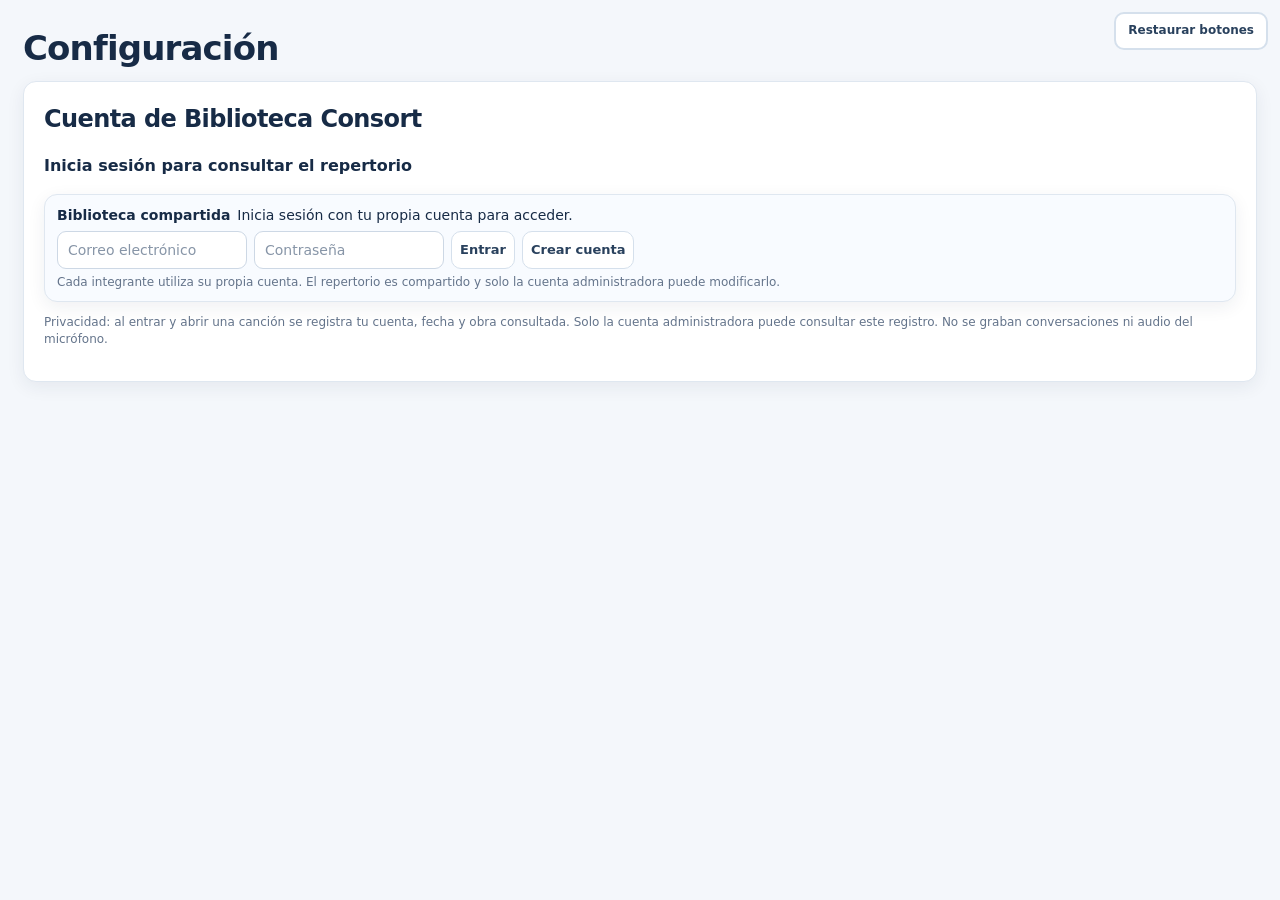
==== index.html @ ac72e490 "Simplify library search and menus, add navigation arrows and remove standalone player" ====
<!DOCTYPE html><html lang="es"><head><meta charset="utf-8"><meta name="viewport" content="width=device-width, initial-scale=1,viewport-fit=cover"><meta name="theme-color" content="#34251f"><title>Biblioteca Consort</title><link rel="manifest" href="./manifest.webmanifest"><link rel="icon" href="./consorte-icon.svg" type="image/svg+xml"><link rel="apple-touch-icon" href="./consorte-icon.svg">
<style>
:root{--dark:#32221e;--accent:#b86b46;--paper:#faf4e9;--bg:#f1e6d6;--ink:#352821;--muted:#78695c;--border:#decbb7;--shadow:0 8px 26px #402b1a13;font-family:system-ui,-apple-system,Segoe UI,Arial,sans-serif}*{box-sizing:border-box}body{background:var(--bg);color:var(--ink);margin:0}button,input,select,textarea{font:inherit}button{cursor:pointer;border:1px solid var(--border);background:var(--paper);color:var(--ink);border-radius:12px;padding:10px 13px;font-weight:650}button:hover{filter:brightness(.97)}button:focus-visible,input:focus-visible,select:focus-visible{outline:3px solid #bd9a61}button.primary{background:var(--accent);color:white;border-color:var(--accent)}button.danger{color:#982d2d}input,select,textarea{background:#fffaf5;color:var(--ink);border:1px solid var(--border);border-radius:10px;padding:10px;min-width:0}textarea{width:100%;min-height:110px}.app{display:grid;grid-template-columns:240px minmax(0,1fr);min-height:100dvh}.sidebar{background:var(--dark);color:#fff6e9;padding:20px 12px;display:flex;flex-direction:column;gap:9px}.logos{display:flex;align-items:center;justify-content:space-evenly;gap:7px;background:#fff8ef;border-radius:12px;padding:8px}.logos img{object-fit:contain;max-width:48%;height:62px}.nav{border:0;background:transparent;text-align:left;color:#fff3e3;padding:13px;border-radius:9px}.nav.active{background:#6d4638}.sidefoot{font-size:12px;opacity:.7;margin-top:auto;padding:12px}.main{min-width:0}.top{background:var(--dark);color:#fff6e9;padding:14px 24px;display:flex;align-items:center;justify-content:space-between;gap:10px}.top strong{font-size:19px}.top img{width:48px;height:48px;object-fit:contain;border-radius:9px;background:#fff7ea}.content{max-width:1250px;margin:auto;padding:23px}.page{display:none}.page.active{display:block}h1{font-family:Georgia,serif;font-size:clamp(25px,3vw,37px);margin:0 0 8px}h2{font-family:Georgia,serif;margin:0 0 12px}.sub{color:var(--muted);margin:0 0 22px}.card{background:var(--paper);border:1px solid var(--border);border-radius:17px;padding:18px;box-shadow:var(--shadow);margin:0 0 16px}.flex{display:flex;gap:9px;align-items:center;flex-wrap:wrap}.fill{flex:1;min-width:170px}.grid{display:grid;grid-template-columns:repeat(2,minmax(0,1fr));gap:16px}.tree{display:flex;flex-wrap:wrap;gap:9px;margin:12px 0}.crumb{padding:8px 12px;border-radius:30px}.items{display:grid;grid-template-columns:repeat(auto-fill,minmax(205px,1fr));gap:12px}.item{border:1px solid var(--border);background:#fffaf3;border-radius:14px;padding:13px;min-width:0}.itemtop{display:flex;align-items:center;gap:11px;cursor:pointer;min-height:66px}.art{width:53px;height:53px;flex-shrink:0;object-fit:contain;background:#fff;border-radius:11px;padding:5px}.folder-circle{width:53px;height:53px;flex-shrink:0;display:grid;place-items:center;border-radius:50%;background:#f7ecdd;border:1px solid var(--border);font-size:28px;box-shadow:inset 0 0 0 2px #fff7ee}.folder-circle::before{content:"";display:block;width:28px;height:24px;background-repeat:no-repeat;background-size:contain;background-position:center;background-image:url("data:image/svg+xml,%3Csvg xmlns='http://www.w3.org/2000/svg' width='28' height='24' viewBox='0 0 28 24'%3E%3Cpath d='M3 6V4.5Q3 3 4.5 3H11l3 3h9.5Q25 6 25 7.5v12Q25 21 23.5 21h-19Q3 21 3 19.5Z' fill='%23d9a66c' stroke='%2376472e' stroke-width='1.8' stroke-linejoin='round'/%3E%3C/svg%3E")}.item.folder-item .art{border-radius:50%;padding:4px;object-fit:cover;background:#fff7ef}.itemname{font-weight:750;word-break:break-word}.small{font-size:12px;color:var(--muted)}.itemactions{display:flex;gap:6px;flex-wrap:wrap;margin-top:12px}.itemactions button{font-size:12px;padding:7px 9px}.pill{border-radius:30px}.tags{font-size:12px;color:var(--accent);font-weight:750;margin:6px 0}.drop{border:2px dashed var(--accent);border-radius:14px;padding:19px;text-align:center;background:#fff9f2;cursor:pointer}.drop.drag{background:#f8dcc6}.status{font-size:13px;color:var(--muted);min-height:20px}.view{display:grid;grid-template-columns:minmax(0,1fr) 330px;gap:17px}.scorepane{min-width:0}.scoreview{height: min(69vh,730px);overflow:auto;background:#e4dacb;border-radius:13px;border:1px solid var(--border);padding:12px;text-align:center}.scoreview canvas,.scoreview img{max-width:100%;height:auto;display:block;margin:0 auto 12px;box-shadow:0 3px 16px #0002;background:white}.scoreview iframe{width:100%;height:100%;border:0;background:white}.scoreview .empty{margin:90px auto;color:#665748}.tools{display:flex;flex-direction:column;gap:12px}.tools audio{width:100%;min-height:48px}.tools label{font-size:13px;font-weight:700;display:block;margin:0 0 6px}.tools input[type=range]{width:100%}.time{font-variant-numeric:tabular-nums;font-size:13px;color:var(--muted)}.notes{max-height:155px;overflow:auto;font-size:13px}.hidden{display:none!important}.notice{background:#fff1d8;border:1px solid #e1c79e;border-radius:12px;padding:12px;font-size:13px;margin:10px 0}.bottomnav{display:none}dialog{border:1px solid var(--border);background:var(--paper);border-radius:18px;padding:22px;max-width:min(94vw,550px);width:100%;color:var(--ink);box-shadow:0 18px 70px #0005}dialog::backdrop{background:#0007}dialog menu{display:flex;justify-content:flex-end;gap:9px;padding:0;margin:18px 0 0}.question{font-size:14px;background:#fff8ee;padding:12px;border-radius:10px}.colorinput{width:65px;height:42px;padding:4px}.mini{font-size:12px;padding:7px 9px}.activeMark{background:var(--accent)!important;color:white!important}#meterLamp{display:inline-block;width:18px;height:18px;border-radius:50%;background:#ac9c8d;vertical-align:middle}#meterLamp.on{background:#d95b34;box-shadow:0 0 0 5px #d95b3444}@media(max-width:850px){.app{grid-template-columns:1fr}.sidebar{display:none}.top{padding:10px 14px}.top strong{font-size:15px}.top img{width:40px;height:40px}.content{padding:13px 12px 85px}.grid,.view{grid-template-columns:1fr}.scoreview{height:55dvh}.bottomnav{position:fixed;bottom:0;left:0;right:0;display:flex;justify-content:space-around;background:var(--dark);padding:7px 4px max(8px,env(safe-area-inset-bottom));z-index:10;box-shadow:0 -2px 15px #0003}.bottomnav button{border:0;border-radius:10px;background:transparent;color:#fff0df;font-size:11px;padding:8px 3px;flex:1}.bottomnav button.active{background:#6d4638}.stickyAudio{position:sticky;bottom:64px;z-index:4;background:var(--paper);border-radius:13px;padding:8px;box-shadow:0 -3px 12px #0002}.items{grid-template-columns:repeat(auto-fill,minmax(155px,1fr))}.itemactions button{font-size:11px}.tools{gap:8px}}@media(max-width:430px){.items{grid-template-columns:1fr 1fr}.art{width:43px;height:43px}.itemtop{gap:7px}.itemname{font-size:13px}.card{padding:13px}}

.tab-actions{margin-top:14px;display:flex;align-items:center;gap:10px;flex-wrap:wrap}.tabview{margin-top:12px;background:white;border:1px solid var(--border);border-radius:12px;padding:10px}.tabview iframe{width:100%;height:55vh;border:0}.tabview img{max-width:100%;height:auto}.editor-decor{position:fixed;z-index:45;touch-action:none;cursor:grab;max-width:min(40vw,330px);max-height:40vh;object-fit:contain}.editor-decor.is-editable{outline:2px dashed var(--accent);cursor:move}#menuOrder{display:grid;gap:5px;margin:10px 0}#menuOrder .flex{justify-content:space-between}#visualEditor{display:grid;gap:12px;margin-top:12px}#visualEditor[hidden],.tabview[hidden]{display:none!important}#visualEditor label{display:block}#visualEditor input,#visualEditor select{max-width:100%}button{border-radius:var(--button-radius,12px);padding:var(--button-pad-y,10px) var(--button-pad-x,13px)}.card{background:var(--paper)}@media(max-width:700px){.tabview iframe{height:55vh}.editor-decor{max-width:55vw}}

.itemactions{align-items:center;flex-wrap:nowrap;gap:8px}
.itemactions>.primary{font-weight:750}
.library-more-menu{position:relative;margin-left:auto;flex-shrink:0}
.library-more-menu>summary{list-style:none;display:grid;place-items:center;cursor:pointer;width:42px;min-height:38px;border:1px solid var(--border);border-radius:12px;background:#fff9f2;font-size:28px;line-height:1;font-weight:800}
.library-more-menu>summary::-webkit-details-marker{display:none}
.library-more-menu[open]>summary{background:#f4e4d2}
.library-more-options{position:absolute;right:0;bottom:calc(100% + 5px);z-index:80;min-width:200px;padding:8px;background:#fffaf3;border:1px solid var(--border);box-shadow:0 5px 22px #0002;border-radius:12px;display:grid;gap:5px}
.library-more-options button{width:100%;text-align:left;white-space:nowrap;padding:9px 12px;font-size:13px}
#items[data-view="list"] .library-more-options,#items[data-view="compact"] .library-more-options{bottom:auto;top:calc(100% + 4px)}

/* El botón de impresión debe ser visible en cuadrícula, lista y modo compacto. */
#items .itemactions{flex-wrap:wrap!important;overflow:visible}
#items .print-visible{display:inline-flex!important;visibility:visible!important;opacity:1!important;align-items:center;justify-content:center;background:#fff;border:2px solid #3e3e3e;color:#222;font-weight:800;white-space:normal;padding:9px 12px}
#printScore{display:inline-flex!important;visibility:visible!important;opacity:1!important;background:#fff;border:2px solid #3e3e3e;color:#222;font-weight:800}

/* Tamaño individual de carpetas en Biblioteca Consort. */
#folderSizeControls[hidden]{display:none!important}
.items>.consort-folder-size-small{padding:7px;align-self:start}
.items>.consort-folder-size-small .itemtop{min-height:42px;gap:7px}
.items>.consort-folder-size-small .folder-circle,.items>.consort-folder-size-small .art{width:35px;height:35px}
.items>.consort-folder-size-small .itemname{font-size:12px}
.items>.consort-folder-size-small .small{font-size:10px}
.items>.consort-folder-size-large{grid-column:span 2;padding:20px}
.items>.consort-folder-size-large .itemtop{min-height:90px;gap:17px}
.items>.consort-folder-size-large .folder-circle,.items>.consort-folder-size-large .art{width:78px;height:78px}
.items>.consort-folder-size-large .itemname{font-size:19px}
.items>.consort-folder-size-extra{grid-column:span 2;padding:26px}
.items>.consort-folder-size-extra .itemtop{min-height:135px;gap:20px}
.items>.consort-folder-size-extra .folder-circle,.items>.consort-folder-size-extra .art{width:110px;height:110px}
.items>.consort-folder-size-extra .itemname{font-size:23px}
@media(max-width:650px){.items>.consort-folder-size-large,.items>.consort-folder-size-extra{grid-column:span 1}}
</style><style>
.content{position:relative}
.editor-decor,.editor-floating{position:absolute!important;z-index:40;touch-action:none;max-width:min(60vw,420px);max-height:60vh;object-fit:contain}
.app.editor-mode [data-editor-id]{outline:1.5px dashed rgba(184,109,60,.28);outline-offset:2px;cursor:move}
.app.editor-mode [data-editor-id].editor-selected{outline:2.5px solid #b86d3c!important;box-shadow:0 0 0 3px rgba(184,109,60,.18)!important}
#visualEditor{display:grid;gap:12px;margin-top:12px;background:#fff9f1;padding:12px;border-radius:16px;border:1px solid var(--border)}
#visualEditor .editor-grid{display:grid;grid-template-columns:repeat(auto-fit,minmax(180px,1fr));gap:10px}
#visualEditor textarea,#visualEditor input,#visualEditor select{width:100%;max-width:100%}
#visualEditor .editor-toolbar{display:flex;flex-wrap:wrap;gap:8px}
#editorStatus{font-size:12px;color:#775746}
#resizeHandle{position:fixed;right:16px;bottom:85px;width:22px;height:22px;border-radius:50%;background:#b86d3c;border:2px solid #fff;box-shadow:0 4px 12px rgba(0,0,0,.2);z-index:9999;display:none;touch-action:none}
#visualEditor[hidden]{display:none!important}
.page-bg-has-image{background-size:cover;background-position:center;background-repeat:no-repeat}
</style><style>
.editor-copy{position:absolute!important;z-index:42;cursor:move;touch-action:none;min-width:36px;min-height:24px;padding:5px 9px;white-space:pre-wrap}
.app.editor-mode [data-editor-id][contenteditable="true"],.app.editor-mode .editor-copy[contenteditable="true"]{cursor:text;outline:2px solid #d58a45!important;user-select:text!important}
</style><style id="dockedEditorStyle">
#consorteEditDock {position:fixed;bottom:0;left:0;right:0;height:258px;z-index:12000;display:none;background:#fff8ef;border-top:2px solid #b66f45;box-shadow:0 -7px 24px #291b1b44;color:#422f26;font-family:Arial,sans-serif}
#consorteEditDock.active{display:flex;flex-direction:column}
#consorteEditDock .dockNav{display:flex;gap:4px;align-items:center;padding:6px 10px;background:#422e27;min-height:44px;overflow-x:auto;flex-shrink:0}
#consorteEditDock .dockNav button{flex:1;min-width:84px;white-space:nowrap;color:#fff4ea;background:#755342;border:1px solid #a17b65;border-radius:9px;padding:7px 7px;font-size:12px;cursor:pointer}
#consorteEditDock .dockNav button.active{background:#c0784c;color:white;border-color:#e6b38f}
#consorteEditDock .dockNav #dockExit{background:#2a1e1a;min-width:100px;flex:0 0 auto}
#consorteEditDock #visualEditor{display:flex!important;flex-direction:column;gap:6px!important;overflow-y:auto;overflow-x:hidden;background:#fff8ef!important;border:none!important;border-radius:0!important;margin:0!important;padding:7px 10px!important;flex:1;min-height:0}
#consorteEditDock #visualEditor .editor-toolbar{display:flex;gap:6px;flex-wrap:nowrap;overflow-x:auto;flex-shrink:0;padding-bottom:3px}
#consorteEditDock #visualEditor .editor-toolbar button{font-size:12px!important;white-space:nowrap;flex:0 0 auto;padding:7px 10px}
#consorteEditDock #visualEditor .editor-grid{display:flex!important;gap:8px!important;overflow-x:auto;overflow-y:hidden;min-height:82px;max-height:95px;flex-shrink:0;align-items:start}
#consorteEditDock #visualEditor .editor-grid label{min-width:118px;max-width:205px;flex:0 0 auto;font-size:11px!important;display:flex;flex-direction:column;gap:3px}
#consorteEditDock #visualEditor .editor-grid label:has(textarea){min-width:200px}
#consorteEditDock #visualEditor .editor-grid input,#consorteEditDock #visualEditor .editor-grid select{height:32px;padding:4px!important;font-size:13px!important;width:100%}
#consorteEditDock #visualEditor .editor-grid textarea{resize:none;height:40px}
#consorteEditDock #editorStatus{font-size:11px;white-space:nowrap;overflow:hidden;text-overflow:ellipsis;flex-shrink:0}
body:has(#consorteEditDock.active) .bottomnav{bottom:258px!important;z-index:100!important;display:none!important}
body:has(#consorteEditDock.active) .main{padding-bottom:300px!important}
body:has(#consorteEditDock.active) .content{padding-bottom:310px!important}
body:has(#consorteEditDock.active) #resizeHandle{z-index:11999!important;bottom:280px!important}
@media(max-width:700px){#consorteEditDock{height:298px}#consorteEditDock .dockNav{gap:3px;padding:5px}#consorteEditDock .dockNav button{min-width:68px;font-size:11px}body:has(#consorteEditDock.active) .main{padding-bottom:315px!important}body:has(#consorteEditDock.active) .content{padding-bottom:330px!important}}
</style><style>
.song-group-title{margin:18px 0 6px;border-bottom:2px solid #b9825e;padding:9px 2px;color:#6f412c;font-weight:700}
#songCategoryPanel[hidden]{display:none!important}
#songFilter,#categoryFilter{max-width:210px}
@media(max-width:700px){#songFilter,#categoryFilter{max-width:100%;flex:1}}
</style><style>
.library-view-toolbar{display:flex;align-items:center;justify-content:space-between;gap:10px;flex-wrap:wrap;margin:12px 0 14px}
.view-label{font-size:13px;font-weight:650;color:var(--muted)}
.view-switch{display:flex;align-items:center;gap:5px;background:#efe1cf;padding:4px;border:1px solid var(--border);border-radius:12px}
.view-switch button{display:flex;align-items:center;gap:5px;border:0;background:transparent;color:var(--ink);font-size:13px;border-radius:9px;padding:8px 12px;cursor:pointer}
.view-switch button[aria-pressed="true"]{background:var(--dark);color:#fff;box-shadow:0 1px 6px #0002}
#items>.song-group-title{grid-column:1/-1;margin:8px 0 2px}
#items[data-view="grid"] .item{display:flex;flex-direction:column;justify-content:space-between}
#items[data-view="list"],#items[data-view="compact"]{display:flex;flex-direction:column;gap:6px}
#items[data-view="list"] .item,#items[data-view="compact"] .item{display:grid;grid-template-columns:minmax(0,1fr) auto;align-items:center;gap:8px;min-height:55px}
#items[data-view="list"] .itemtop,#items[data-view="compact"] .itemtop{min-height:unset;min-width:0}
#items[data-view="list"] .itemactions,#items[data-view="compact"] .itemactions{margin:0;justify-content:flex-end}
#items[data-view="list"] .art{width:40px;height:40px}
#items[data-view="compact"] .item{padding:5px 10px;border-radius:7px;min-height:38px}
#items[data-view="compact"] .itemtop{gap:7px}
#items[data-view="compact"] .art{height:26px;width:26px;padding:2px;border-radius:5px}
#items[data-view="compact"] .itemname{font-size:13px}
#items[data-view="compact"] .itemtop>span{font-size:20px!important}
#items[data-view="compact"] .itemactions button{padding:4px 6px;font-size:11px}
@media(max-width:550px){.view-switch button{padding:8px}.view-switch span{font-size:11px}#items[data-view="list"] .item,#items[data-view="compact"] .item{grid-template-columns:minmax(0,1fr)}#items[data-view="list"] .itemactions,#items[data-view="compact"] .itemactions{justify-content:flex-start}}
</style><link rel="stylesheet" href="./consorte-modern-theme.css?v=3"><style id="mobileEditorDragFix">
@media (pointer:coarse){
 .app.editor-mode .main,.app.editor-mode .content,.app.editor-mode .page.active{overscroll-behavior:contain}
 .app.editor-mode .page.active [data-editor-id],.app.editor-mode .editor-copy,.app.editor-mode .editor-floating,.app.editor-mode .editor-decor,#resizeHandle{touch-action:none!important;-webkit-user-select:none;user-select:none;-webkit-touch-callout:none}
 .app.editor-mode [contenteditable="true"],.app.editor-mode input,.app.editor-mode textarea{touch-action:auto!important;-webkit-user-select:text;user-select:text}
}
</style><!-- El antiguo tema violeta fue sustituido por Paleta 1. --><style id="consort-deep-purple-folders">
.folder-circle{background:#eee6ff!important;border-color:#d5c4f6!important;box-shadow:inset 0 0 0 2px #f8f5ff!important}
.folder-circle::before{background-image:url("data:image/svg+xml,%3Csvg xmlns='http://www.w3.org/2000/svg' width='28' height='24' viewBox='0 0 28 24'%3E%3Cpath d='M3 6V4.5Q3 3 4.5 3H11l3 3h9.5Q25 6 25 7.5v12Q25 21 23.5 21h-19Q3 21 3 19.5Z' fill='%237a3ec2' stroke='%235b2da2' stroke-width='1.8' stroke-linejoin='round'/%3E%3C/svg%3E")!important}
</style>
<link rel="stylesheet" href="./consorte-audio-sincronizado.css?v=20261122c">
<style id="consort-unified-score-tab-viewer">
/* Mismo visor para partituras y tablaturas. */
#tabDisplay.scoreview{height:min(69vh,730px);margin:0;padding:12px;text-align:center}
#tabDisplay.scoreview canvas,#tabDisplay.scoreview img{max-width:100%;height:auto;display:block;margin:0 auto 12px;box-shadow:0 3px 16px #0002;background:white}
#tabDisplay.scoreview iframe{width:100%;height:100%;min-height:50vh;border:0;background:white}
#consort-score-fullscreen-area{min-width:0}
#tabView>.flex{flex-wrap:wrap;gap:8px;align-items:center}
#consort-score-fullscreen-area:fullscreen,
#tabView:fullscreen,
#consort-score-fullscreen-area.consort-fullscreen-fallback,
#tabView.consort-fullscreen-fallback{
 background:var(--paper,#fff);color:var(--ink,#24152e);box-sizing:border-box;
 display:flex;flex-direction:column;width:100vw;height:100vh;height:100dvh;
 padding:12px 16px;overflow:hidden;border:0;border-radius:0;
}
#consort-score-fullscreen-area.consort-fullscreen-fallback,
#tabView.consort-fullscreen-fallback{position:fixed;inset:0;z-index:2147483000;margin:0}
#consort-score-fullscreen-area:fullscreen>.scoreview,
#tabView:fullscreen>.scoreview,
#consort-score-fullscreen-area.consort-fullscreen-fallback>.scoreview,
#tabView.consort-fullscreen-fallback>.scoreview{
 flex:1 1 auto;height:auto!important;min-height:0;max-height:none;overflow:auto;
}
</style><style id="consort-continuous-pdf-score-20261121">
/* Lectura vertical: las páginas consecutivas tienen un espacio pequeño. */
#scoreview .consort-continuous-score-page{
 box-sizing:border-box;display:block;position:relative;
 margin:0 auto 14px;padding:0;
 background:#fff;color:#6b6075;
 text-align:center;font-size:13px;
 box-shadow:0 3px 16px #0002;
}
#scoreview .consort-continuous-score-page canvas{
 display:block;width:100%;max-width:100%;height:auto;margin:0;
 background:#fff;box-shadow:none;
}
#scoreview{overscroll-behavior-y:contain;scroll-behavior:auto}
</style><link rel="stylesheet" href="./consorte-studio-native.css?v=20261123native5">
<link rel="stylesheet" href="./consorte-studio-xml-composer.css?v=20261123xml3">
<link rel="stylesheet" href="./consorte-audio-editor.css?v=2">
<style id="consort-orchestra-access">
html:not([data-consort-role="admin"]) .consort-admin-only,
html:not([data-consort-role="admin"]) :is(#newFolder,#organizeSongs,#pickFiles,#drop,#undoLastLibraryAction,#consort-check-duplicate-folders,#selectLibraryFolders,#selectAllLibraryFolders,#clearSelectedLibraryFolders,#folderSizeControls,#moveSelectedFolders,#deleteSelectedFolders,#cancelFolderSelection,#consort-cloud-folder-info,#cgUpload,#consorteEditDock,#editor,#consort-recover-cloud-folders,#importFolder,#restoreBackup,#importConsorteZip,#export,#saveMixLibrary),
html:not([data-consort-role="admin"]) :is([data-page="consortstudio"],[data-dock-page="consortstudio"]){display:none!important}
html[data-consort-role="guest"] :is(.sidebar,.bottomnav,#consorteEditDock){display:none!important}
html[data-consort-role="guest"] .app{display:block!important}
html[data-consort-role="guest"] .main{margin:0!important;width:100%!important}
html[data-consort-role="guest"] .page:not(#backup){display:none!important}
html[data-consort-role="guest"] #backup{display:block!important}
html[data-consort-role="guest"] #cloud-sync-now{display:none!important}
html:not([data-consort-role="admin"]) :is(#launchEditorAnywhere,#toggleVisualEditor,#visualEditor,#editorApply,#editorOpen,#studioAudioSection){display:none!important}
#orchestraSyncNotice{font-size:13px;padding:7px 0;color:inherit}
#orchestraActivityTable{width:100%;border-collapse:collapse;font-size:13px}
#orchestraActivityTable th,#orchestraActivityTable td{padding:8px;text-align:left;border-bottom:1px solid #9994;overflow-wrap:anywhere}
#orchestraActivityTable td:first-child{white-space:nowrap}
#orchestraActivityPanel{overflow:hidden}
#orchestraAccountRole{font-weight:750}
#orchestraAccountSettings #consorte-cloud-panel{margin:0;max-width:100%;box-shadow:none}
</style>
<script>
const CONSORT_ADMIN_ID='610f8db5-8615-4980-9ba0-09022eb073c9';
function consortSavedAccount(){try{const x=JSON.parse(localStorage.getItem('consorte_cloud_session_v1')||'null');return x?.access_token&&x.user?.id?x:null}catch{return null}}
function consortAccessRole(){const a=consortSavedAccount();return !a?'guest':a.user.id===CONSORT_ADMIN_ID?'admin':'member'}
function consortCanEdit(){return consortAccessRole()==='admin'}
document.documentElement.dataset.consortRole=consortAccessRole();
</script></head><body><div class="app"><aside class="sidebar"><div class="logos"><img id="logA"><img id="logB"></div><button class="nav active" data-page="library">▦ Biblioteca</button><button class="nav" data-page="study">♫ Partitura + audio</button><button class="nav" data-page="consortstudio">♫ Consort Studio</button><button class="nav" data-page="calendar">▣ Calendario</button><button class="nav" data-page="backup">⚙ Configuración</button><div class="sidefoot">Fundación Consorte · Orquesta Juvenil de Guitarras<br>Almacenamiento local en este navegador</div></aside><main class="main"><header class="top"><div class="consort-header-navigation" role="navigation" aria-label="Navegación"><button id="consortNavBack" type="button" title="Carpeta anterior" aria-label="Atrás">←</button><button id="consortNavForward" type="button" title="Adelante" aria-label="Adelante">→</button></div><strong>Biblioteca Consorte · Orquesta Juvenil de Guitarras</strong><img id="headerLogo" alt="Logo Orquesta"></header><div class="content">
<section class="page active" id="library"><h1>Tu biblioteca musical</h1><p id="orchestraSyncNotice" role="status" aria-live="polite">Conectando con el repertorio compartido…</p><div style="display:flex;gap:10px;align-items:center;flex-wrap:wrap;margin:12px 0 16px"><button id="printLibraryScore" type="button" style="background:#fff;color:#202020;border:2px solid #333;font-size:16px;font-weight:800;padding:13px 20px;box-shadow:0 2px 8px #0002">🖨 IMPRIMIR PARTITURA</button><span class="small">Selecciona cualquier partitura PDF o imagen para imprimirla completa.</span></div><p class="sub">Organiza canciones, carpetas, partituras y audios. Toca un archivo para abrirlo.</p><div class="card"><div class="flex" id="consortSearchRow"><input class="fill" id="search" placeholder="Buscar canción o carpeta…" aria-label="Buscar canciones o carpetas"><details id="consortLibraryMenu"><summary aria-label="Opciones de biblioteca" title="Más opciones">⋯</summary><div id="consortLibraryMenuContent"></div></details><select id="instrumentFilter" aria-label="Filtrar guitarra"><option value="">Todas las guitarras</option><option>Soprano</option><option>Alto</option><option>Tenor</option><option>Bajo</option><option>Contrabajo</option><option>General</option></select><select id="typeFilter"><option value="">Todos los archivos</option><option value="audio">Audios</option><option value="score">Partituras</option></select><select id="songFilter" aria-label="Filtrar por canción"><option value="">Todas las canciones</option></select><select id="categoryFilter" aria-label="Filtrar por categoría"><option value="">Todas las categorías</option></select><label class="small" style="display:flex;align-items:center;gap:5px"><input type="checkbox" id="groupBySong"> Agrupar por canción</label></div><div id="folderLocation" role="status" style="font-weight:700;margin:8px 0"></div><div id="consort-folder-duplicate-report" hidden style="margin:8px 0;padding:12px;background:#f7f1ff;border:1px solid #bca4d9;border-radius:12px"></div><div id="consort-cloud-folder-info" style="margin:10px 0;padding:12px 14px;border:1px solid #b9a2db;background:#f7f3ff;color:#3b2862;border-radius:12px;font-size:14px"><strong>Carpetas de la nube</strong> · Se recuperan al iniciar sesión. <button type="button" id="consort-cloud-recovery-shortcut" style="margin-left:8px;background:#6745a1;color:white">Verificar y recuperar carpetas</button><span id="consort-cloud-folder-info-status" style="display:block;font-size:12px;margin-top:5px"></span></div><div class="flex" id="folderNavigation" hidden style="gap:10px;margin:12px 0;flex-wrap:wrap"><button class="primary" id="backToLibraryHome" type="button" style="background:#8b522e;color:white;font-weight:750;font-size:15px;padding:12px 18px">← Volver al inicio</button><button id="backToParentFolder" type="button" style="font-size:14px;padding:11px 16px">↑ Carpeta anterior</button></div><div class="tree" id="breadcrumbs"></div><div class="flex"><button id="undoLastLibraryAction" disabled type="button">↶ Deshacer última acción</button><button id="consort-check-duplicate-folders" type="button">Revisar carpetas duplicadas</button><button id="selectLibraryFolders" type="button">☑ Seleccionar archivos y carpetas</button><button id="selectAllLibraryFolders" type="button" hidden>☑ Seleccionar todos los visibles</button><button id="clearSelectedLibraryFolders" type="button" hidden>Deseleccionar todas</button><label id="folderSizeControls" hidden style="display:flex;align-items:center;gap:7px;flex-wrap:wrap;font-weight:700">Tamaño de carpetas <select id="folderSizeChoice" aria-label="Tamaño de carpetas"><option value="small">Pequeño</option><option value="normal" selected>Normal</option><option value="large">Grande</option><option value="extra">Muy grande</option></select><button id="sizeSelectedFolders" type="button">Aplicar a seleccionadas</button><button id="sizeAllFolders" type="button">Aplicar a todas</button></label><button id="moveSelectedFolders" type="button" class="primary" hidden>Mover seleccionados (0)</button><button id="deleteSelectedFolders" type="button" class="danger" hidden>Eliminar seleccionados (0)</button><button id="cancelFolderSelection" type="button" hidden>Cancelar selección</button><button class="primary" id="newFolder">＋ Nueva carpeta</button><button class="primary" id="organizeSongs" type="button" style="background:#8b522e;color:#fff;font-weight:750">↪ Organizar canciones en carpetas</button><button id="pickFiles">↑ Elegir archivos</button><span class="small">PDF, imágenes, MP3, WAV, MusicXML</span></div><div class="drop" id="drop"> Arrastra archivos aquí o toca para seleccionarlos</div><input class="hidden" type="file" multiple id="fileInput" accept=".pdf,.mp3,.wav,.ogg,.m4a,.aac,.musicxml,.xml,.png,.jpg,.jpeg,.webp,audio/*,image/*,application/pdf"><p id="uploadStatus" class="status" role="status"></p></div><div class="library-view-toolbar" aria-label="Forma de mostrar los archivos">
 <span class="view-label">Ver archivos como:</span>
 <div class="view-switch" role="group" aria-label="Vista de biblioteca">
  <button type="button" data-library-view="grid" aria-pressed="true" title="Cuadrícula con portadas">▦ <span>Cuadrícula</span></button>
  <button type="button" data-library-view="list" aria-pressed="false" title="Lista con información">☷ <span>Lista</span></button>
  <button type="button" data-library-view="compact" aria-pressed="false" title="Lista compacta">≡ <span>Compacta</span></button>
 </div>
</div><div class="items" id="items" data-view="grid"></div><p id="emptyLibrary" class="sub" style="display:none">Esta carpeta todavía está vacía. Crea una carpeta o sube un archivo.</p></section>
<section class="page" id="calendar">
<div class="flex" style="justify-content:space-between;align-items:center;gap:10px;flex-wrap:wrap;margin-bottom:10px">
<div><h1 style="margin:0 0 3px">Calendario Consorte</h1><p class="sub" style="margin:0">Calendario mensual con fondo blanco, feriados y recordatorios.</p></div>
<a href="https://calendario-consorte.onrender.com/?theme=white" target="_blank" rel="noopener noreferrer" class="primary" style="display:inline-block;text-decoration:none;border-radius:9px;padding:9px 14px">Pantalla completa ↗</a></div>
<iframe id="consorte-calendar-frame" title="Calendario Consorte con feriados y recordatorios" src="https://calendario-consorte.onrender.com/?theme=white" loading="eager" style="display:block;width:100%;height:calc(100dvh - 195px);min-height:670px;border:1px solid #dedede;border-radius:12px;background:#ffffff"></iframe>
</section>
<section class="page" id="consortstudio">
<div id="consortStudioMount" class="consort-studio-native-content" aria-label="Consort Studio integrado"><div class="studio-header"><div class="header-inner"><div class="brand-kicker">CONSORT STUDIO</div><div class="build-version">Versión 2026.11.23-14 · Studio integrado y tablaturas corregidas</div><h1>Tu música, a tu manera.</h1><p>Importa tu partitura, ajusta cada instrumento y crea el audio que necesitas.</p></div></div><div class="studio-native-main">
<section class="card project-library" id="cs-library">
<div class="library-head"><div><div class="eyebrow">TU ESPACIO DE TRABAJO</div><h2>Mis proyectos</h2>
<p class="small">Abre tus partituras guardadas para seguir editando instrumentos, volumen y tono.</p></div>
<span id="projectCounter" class="library-counter">0 proyectos</span></div>
<div id="projectsList" class="project-list"><p class="small">Buscando proyectos guardados…</p></div>
<p class="small">Se guardan automáticamente en este navegador, incluyendo el volumen, los instrumentos y los semitonos. En otros dispositivos no aparecerán y, al abrirlos, el audio se debe generar otra vez.</p>
</section>


<section class="card" id="pdfOmrSection" aria-labelledby="pdfOmrHeading" style="scroll-margin-top:14px">
 <div class="eyebrow">PDF A PARTITURA DIGITAL</div>
 <h2 id="pdfOmrHeading">Convertir PDF de partitura a MusicXML</h2>
 <p class="small">Esto es reconocimiento óptico de música (OMR): identifica pentagramas, notas, compases y voces a partir de un PDF o escaneo. No es lo mismo que crear una partitura escribiéndola manualmente.</p>
 <div class="actions" style="margin-top:12px">
  <a class="action primary" href="https://dsalex1.github.io/sheetscan/" target="_blank" rel="noopener noreferrer" style="background:#2563eb;color:white;border-color:#2563eb">Abrir conversor PDF → MusicXML (Sheetscan)</a>
  <button type="button" id="pdfOmrImport" class="primary">Importar MusicXML convertido en Studio</button>
 </div>
 <p class="small">1. Abre el conversor y selecciona allí tu PDF. 2. Revisa las notas y descarga el MusicXML. 3. Vuelve a Studio y pulsa «Importar MusicXML convertido» para generar audio o editar las voces.</p>
 <p class="small"><strong>Estado:</strong> el reconocimiento se ejecuta en el conversor externo, no dentro del motor de Biblioteca. Según su documentación, procesa la partitura en tu dispositivo y descarga aproximadamente 150 MB de modelos la primera vez. Puede confundir notas, silencios, claves y repeticiones; comprueba el resultado antes de usarlo.</p>
</section>

<section class="card" id="xmlComposerSection" aria-labelledby="xmlComposerHeading">
 <div class="eyebrow">COMPOSICIÓN MUSICAL</div>
 <h2 id="xmlComposerHeading">Crear partitura manualmente</h2>
 <p class="small">Escribe notas y silencios por instrumento, organiza compases y genera un documento musical que puedas abrir en MuseScore o convertir a audio aquí mismo.</p>
 <div class="xml-composer-fields">
  <label>Título de la obra<input id="xmlComposerTitle" type="text" maxlength="120" value="Nueva composición" placeholder="Nombre de la composición"></label>
  <label>Compositor o arreglista<input id="xmlComposerAuthor" type="text" maxlength="120" placeholder="Autor"></label>
  <label>Numerador del compás<select id="xmlComposerBeats"><option value="2">2 tiempos</option><option value="3">3 tiempos</option><option value="4" selected>4 tiempos</option><option value="5">5 tiempos</option><option value="6">6 tiempos</option><option value="7">7 tiempos</option><option value="9">9 tiempos</option><option value="12">12 tiempos</option></select></label>
  <label>Unidad de compás<select id="xmlComposerBeatType"><option value="4" selected>Negra (4)</option><option value="8">Corchea (8)</option><option value="2">Blanca (2)</option><option value="16">Semicorchea (16)</option></select></label>
  <label>Tempo (negras/minuto)<input id="xmlComposerTempo" type="number" min="30" max="240" value="100"></label>
 </div>
 <div class="xml-composer-voices">
  <label>Instrumento que estás escribiendo<select id="xmlComposerPart" aria-label="Instrumento a editar"></select></label>
  <button id="xmlComposerAddPart" type="button">+ Añadir instrumento</button>
  <button id="xmlComposerFiveGuitars" type="button">Plantilla de cinco guitarras</button>
  <button id="xmlComposerRemovePart" type="button">Quitar instrumento</button>
 </div>
 <label class="xml-composer-part-name">Nombre del instrumento<input id="xmlComposerPartName" type="text" maxlength="80" placeholder="Guitarra soprano"></label>
 <div class="xml-composer-entry">
  <label>Figura<select id="xmlComposerFigure">
   <option value="quarter" selected>Negra (1 tiempo)</option>
   <option value="half">Blanca (2 tiempos)</option>
   <option value="whole">Redonda (4 tiempos)</option>
   <option value="eighth">Corchea (1/2 tiempo)</option>
   <option value="16th">Semicorchea (1/4 tiempo)</option>
   <option value="32nd">Fusa (1/8 tiempo)</option>
  </select></label>
  <label>Tipo<select id="xmlComposerKind"><option value="note">Nota</option><option value="rest">Silencio</option><option value="chord">Añadir nota al acorde anterior</option></select></label>
  <label>Altura<input id="xmlComposerPitch" type="text" value="Mi4" placeholder="Mi4, Fa#4, Sib3" maxlength="12"></label>
  <label class="xml-composer-dot"><input type="checkbox" id="xmlComposerDot"> Puntillo</label>
  <button id="xmlComposerAddNote" class="primary" type="button">Añadir figura</button>
  <button id="xmlComposerFinishBar" type="button">Completar compás con silencio</button>
 </div>
 <p class="small">Las alturas admiten Do, Re, Mi, Fa, Sol, La, Si o C, D, E, F, G, A, B con octava (ej.: Do4, F#3). Las notas de acorde suenan a la vez y deben caber en el mismo instrumento.</p>
 <div class="xml-composer-preview">
  <div class="xml-composer-preview-head"><strong id="xmlComposerPartTitle">Guitarra soprano</strong><span id="xmlComposerCount" class="small">0 figuras</span></div>
  <div id="xmlComposerEvents" class="xml-composer-events"></div>
 </div>
 <p id="xmlComposerStatus" role="status" aria-live="polite" class="small"></p>
 <div class="xml-composer-footer">
  <label>Formato de archivo<select id="xmlComposerExtension"><option value="musicxml" selected>MusicXML (.musicxml)</option><option value="xml">MusicXML (.xml)</option></select></label>
  <label>Guardar en Biblioteca<select id="xmlComposerFolder"><option value="">Inicio de Biblioteca</option></select></label>
  <button id="xmlComposerSaveLibrary" type="button">Guardar MusicXML en Biblioteca</button>
  <button id="xmlComposerDownload" type="button">Descargar .musicxml</button>
  <button id="xmlComposerUseAudio" type="button" class="primary">Abrir en generador de audio</button>
 </div>
 <p class="small">Los compases se completan con silencios escritos al exportar. El borrador se guarda automáticamente en este navegador; no modifica ninguna partitura original.</p>
</section>

<section class="card"><div class="eyebrow">PROYECTO MUSICAL</div><h2>Importar partitura</h2><div class="drop" id="cs-drop">
<strong>Subir partitura MusicXML (.mxl incluido)</strong><p class="small">Admite .mxl, .musicxml y .xml. También puedes arrastrar el archivo aquí.</p>
<div class="actions" style="justify-content:center;margin-top:12px">
<button type="button" class="primary" id="chooseMxl">Elegir archivo .mxl / MusicXML</button>
<button type="button" id="chooseAny">Ver todos los archivos</button>
</div>
<input id="file" type="file" accept=".mxl,.musicxml,.xml,application/vnd.recordare.musicxml,application/vnd.recordare.musicxml+xml,application/xml,text/xml">
<input id="fileAny" type="file">
<p class="small" style="margin:14px 0 0">Si tu teléfono dice «Ningún archivo coincide», pulsa <strong>Ver todos los archivos</strong> y busca tu partitura en Descargas o Archivos.</p>
</div>
<div class="studio-library-score-import">
<label for="studioLibraryScores">Partitura guardada en Biblioteca Consort (.xml, .musicxml o .mxl)</label>
<div class="studio-library-score-actions">
<select id="studioLibraryScores" aria-label="Elegir partitura MusicXML de Biblioteca">
<option value="">Selecciona una partitura de Biblioteca...</option>
</select>
<button id="studioOpenLibraryScore" type="button" class="primary">Cargar desde Biblioteca</button>
<button id="studioRefreshLibraryScores" type="button">Actualizar lista</button>
</div>
<p id="studioScoreLibraryMessage" class="small" aria-live="polite"></p>
</div>
<p class="small">Admite partituras MusicXML (.xml, .musicxml y .mxl comprimido), tanto desde este dispositivo como desde Biblioteca. Los archivos XML genéricos que no sean partituras se rechazarán. Si tienes un proyecto MuseScore (.mscz o .mscx), expórtalo a MusicXML.</p><div id="info" hidden></div><div id="error" role="alert"></div></section>
<section id="settings" class="card studio-mixer" hidden><div class="mixer-top"><div><div class="eyebrow">MESA DE MEZCLAS</div><h2>Instrumentos y voces</h2><p class="small">Cada instrumento tiene un solo canal y todos siguen los mismos compases. Ajusta tono, volumen y sonido sin alterar tu partitura.</p></div><div class="mixer-summary" id="mixerSummary"></div></div><div id="voices"></div><div class="controls"><label>Velocidad (negras/minuto)<input id="tempo" type="number" value="100" min="30" max="240"></label><label><span class="small">Elige un instrumento diferente en cada voz. Los sonidos son sintetizados.</span></label></div><div class="actions"><button id="reset">Restablecer voces</button><button id="saveProject">Guardar proyecto</button><button id="render" class="primary">Generar audio</button></div><p class="small" id="saveStatus" aria-live="polite"></p><p id="status" aria-live="polite"></p></section>
<section id="result" class="card" hidden><div class="eyebrow">RESULTADO</div><h2>Escuchar y exportar</h2><div id="cs-player" class="multitrack-player" role="group" aria-label="Reproductor de mezcla por instrumentos">
<button type="button" id="playToggle" class="primary" aria-label="Reproducir o pausar la mezcla">Reproducir</button>
<input type="range" id="seek" min="0" max="1000" value="0" step="1" aria-label="Posición de reproducción">
<span id="timeReadout">0:00 / 0:00</span>
</div>
<p class="small mix-instructions">Después de generar el audio, puedes mover los volúmenes mientras escuchas. La descarga WAV incluirá los niveles actuales.</p>
<div class="actions"><button id="download" class="primary">Descargar mezcla WAV actual</button><button id="editCurrentMix" class="primary">Editar audio generado</button><button id="stop">Detener</button></div>
<div class="studio-save-row"><label>Carpeta de Biblioteca <select id="studioSaveFolder"><option value="">Inicio de Biblioteca</option></select></label><button id="saveMixLibrary" class="primary" type="button">Guardar mezcla en Biblioteca</button></div>
<p id="studioSaveMessage" class="small" role="status" aria-live="polite"></p><p class="small">Audio instrumental sintetizado. Para partituras extensas se ajusta la calidad de exportación para proteger la memoria del dispositivo. No contiene los instrumentos reales de MuseScore ni todas las indicaciones de expresión.</p></section>
<section id="scoreTabSection" class="card" hidden>
<div class="eyebrow">PARTITURA Y TABLATURA</div><h2>Crear tablatura</h2>
<p class="small">La tablatura usa las notas escritas en el MusicXML original, una octava más grave (−12 semitonos). No utiliza la transposición del archivo ni los cambios de tono del mezclador. Puedes verla sola o debajo de la partitura.</p>
<div class="tab-toolbar"><label>Instrumento <select id="tabInstrument"></select></label><label>Presentación <select id="tabLayout"><option value="both">Partitura y tablatura debajo</option><option value="tab">Solo tablatura</option></select></label><label>Afinación <select id="tabTuning"><option value="original">Afinación del MusicXML original (preferida)</option><option value="guitar">Guitarra de 6 cuerdas (E A D G B E)</option><option value="bass">Bajo de 4 cuerdas (E A D G)</option><option value="custom">Afinación personalizada</option></select></label><label id="tabCustomLabel" hidden>Notas de las cuerdas, de grave a aguda <input id="tabCustomTuning" type="text" placeholder="E2 A2 D3 G3 B3 E4" aria-label="Afinación manual de cuerdas"></label></div>
<div class="tab-toolbar"><button id="cs-tabPrev" type="button">Página anterior</button><span id="cs-tabPageLabel" class="small">Página 1</span><button id="cs-tabNext" type="button">Página siguiente</button><button id="tabPrint" type="button">Imprimir tablatura</button></div>
<div id="tabScore" class="tab-score" role="region" aria-label="Partitura y tablatura generada"></div>
<p class="small">La vista muestra alturas y trastes básicos. No representa todavía todas las articulaciones ni el grabado musical de MuseScore. No se modifica el MusicXML original.</p>
</section>
<section class="card studio-audio-edit-host" id="studioAudioSection">
<div class="eyebrow">EDITOR DE AUDIO</div><h2>Editar grabación o WAV</h2>
<p class="small">Importa audio del dispositivo, abre un archivo de Biblioteca o edita la mezcla creada. Solo se edita aquí, no en Biblioteca.</p>
<div class="studio-audio-import"><button id="studioChooseAudio" type="button">Importar audio del dispositivo</button><input id="studioAudioFile" type="file" accept="audio/*,.wav,.mp3,.m4a,.ogg" hidden><label>Audio guardado en Biblioteca <select id="studioLibraryAudios"><option value="">Elegir un audio...</option></select></label><button id="studioOpenLibraryAudio" type="button">Abrir audio</button></div>
<p id="studioAudioMessage" class="small" role="status"></p><audio id="studioAudioPlayer" controls preload="metadata"></audio>
</section>
<p class="foot"><a href="./">Volver a Biblioteca Consort</a> · Los originales se conservan hasta confirmar un reemplazo.</p></div></div>
</section>
<section class="page" id="planner">
<h1>Mis notas</h1><p class="sub">Escribe, dibuja y organiza tus canciones, partituras y fotografías.</p>
<div class="card agenda-calendar-card">
<div class="agenda-toolbar"><div class="agenda-toolbar-primary"><button id="agenda-today" type="button">Hoy</button><button id="agenda-prev" type="button" aria-label="Periodo anterior">‹</button><button id="agenda-next" type="button" aria-label="Periodo siguiente">›</button><h2 id="agenda-month"></h2></div><div class="agenda-toolbar-secondary"><label for="agenda-view">Vista</label><select id="agenda-view"><option value="month">Mes</option><option value="week">Semana</option><option value="day">Día</option></select><button id="agenda-new-event" type="button" class="primary">+ Crear evento</button></div></div>
<div class="agenda-week" aria-hidden="true"><span>Lunes</span><span>Martes</span><span>Miércoles</span><span>Jueves</span><span>Viernes</span><span>Sábado</span><span>Domingo</span></div>
<div class="agenda-days" id="agenda-days" aria-label="Calendario de actividades"></div>
<div class="agenda-legend"><span><i class="agenda-dot ensayo"></i> Ensayo</span><span><i class="agenda-dot presentacion"></i> Presentación</span><span><i class="agenda-dot reunion"></i> Reunión</span><span><i class="agenda-dot recordatorio"></i> Recordatorio</span><span><i class="agenda-dot otro"></i> Otro</span></div>
</div>
<dialog id="agenda-event-dialog" aria-hidden="true" aria-labelledby="agenda-event-heading"><div class="agenda-dialog-head"><h2 id="agenda-event-heading">Crear evento</h2><button id="agenda-dialog-close" type="button" aria-label="Cerrar ventana">×</button></div><form id="agenda-event-form" class="agenda-form">
<label>Fecha<input type="date" id="agenda-date" required></label><label>Tipo<select id="agenda-type"><option>Ensayo</option><option>Presentación</option><option>Reunión</option><option>Recordatorio</option><option>Otro</option></select></label><label>Hora<input type="time" id="agenda-time"></label>
<label>Nombre<input id="agenda-name" placeholder="Concierto de Navidad" required maxlength="150"></label><label>Lugar<input id="agenda-place" placeholder="Lugar (opcional)" maxlength="200"></label><label>Obras, partituras y detalles<textarea id="agenda-detail" rows="4" placeholder="Partituras que vamos a tocar, indicaciones del profesor…"></textarea></label>
<div class="flex"><button class="primary" type="submit">Guardar evento</button><button id="agenda-event-cancel" type="button">Cancelar</button></div></form></dialog>
<div class="card" id="legacy-agenda-activities" hidden aria-hidden="true"><div class="flex" style="justify-content:space-between"><h2>Actividades</h2><select id="agenda-filter"><option value="upcoming">Próximas</option><option value="all">Todas</option><option value="day">Día seleccionado</option></select></div><div id="agenda-events" class="agenda-list"></div></div>
<div class="card note-home">
<div class="flex" style="justify-content:space-between"><div><h2>Mis notas</h2><p class="small">Como un cuaderno: texto, listas, fotos, dibujos y canciones.</p></div><button id="agenda-note-new" type="button" class="primary">+ Nueva nota</button></div>
<div class="flex" style="margin:12px 0"><input class="fill" id="agenda-note-search" placeholder="Buscar notas…" aria-label="Buscar notas"><select id="agenda-note-sort"><option value="new">Más recientes</option><option value="old">Más antiguas</option><option value="title">Por título</option></select></div><div id="agenda-notes" class="consorte-note-grid"></div></div>
<dialog id="consorte-note-dialog" aria-label="Editor de notas"><div class="note-editor-top"><span>Mi cuaderno</span><button id="consorte-note-close" type="button">Cerrar</button></div>
<input id="agenda-note-title" class="note-title" placeholder="Título" maxlength="150" aria-label="Título">
<div class="note-tools" role="toolbar" aria-label="Formato de nota"><button type="button" data-note-cmd="bold"><b>B</b></button><button type="button" data-note-cmd="italic"><i>I</i></button><button type="button" data-note-cmd="underline"><u>U</u></button><button type="button" data-note-cmd="insertUnorderedList">• Lista</button><button type="button" data-note-cmd="insertOrderedList">1. Lista</button><button type="button" id="note-checklist">☑ Tareas</button><button type="button" id="note-add-photo">+ Foto</button><button type="button" id="note-draw">Dibujar</button><button type="button" id="note-add-song">+ Canciones</button></div>
<div id="agenda-note-editor" contenteditable="true" role="textbox" aria-multiline="true" aria-label="Contenido de la nota" data-placeholder="Escribe lo que quieras…" class="note-rich-editor"></div>
<input type="file" id="note-photo-file" accept="image/*" multiple hidden><div id="note-song-links" class="note-song-links"></div>
<div class="note-editor-bottom"><span class="small" id="note-status">Se guarda en este dispositivo.</span><button id="agenda-note-save" type="button" class="primary">Guardar nota</button></div></dialog>
<dialog id="note-drawing-dialog" aria-label="Dibujo"><div class="note-editor-top"><strong>Dibujar</strong><button id="note-draw-close" type="button">Cerrar</button></div><div class="flex"><label>Color <input id="note-ink-color" type="color" value="#242424"></label><label>Grosor <input id="note-ink-width" type="range" min="1" max="24" value="4"></label><button type="button" id="note-ink-erase">Borrar trazos</button><button type="button" id="note-ink-clear">Limpiar todo</button></div><canvas id="note-drawing-canvas" width="900" height="450" aria-label="Dibuja con el dedo o mouse"></canvas><button class="primary" id="note-drawing-insert" type="button">Insertar dibujo en nota</button></dialog>
<dialog id="note-song-dialog" aria-label="Elegir canciones"><div class="note-editor-top"><strong>Agregar canciones</strong><button type="button" id="note-song-close">Cerrar</button></div><input id="note-song-search" placeholder="Buscar canción o partitura…" style="width:100%"><div id="note-song-results" class="note-song-results"></div></dialog>
<div class="card"><div class="flex"><button id="agenda-export" type="button">Descargar respaldo de agenda</button><label>Importar respaldo <input id="agenda-import" type="file" accept=".json,application/json"></label></div><p class="small">La agenda y las notas se sincronizan con tu cuenta; si recibes cambios en otro dispositivo, pulsa «Aplicar ajustes» en Documentos sincronizados.</p></div>
</section><section class="page" id="tablaturas">
<h1>Convertir partitura a tablatura</h1>
<p class="sub">Elige un MusicXML guardado en tu biblioteca, incluso dentro de carpetas o subcarpetas, sin salir de Biblioteca Consorte.</p>
<iframe id="consorte-tablature-frame" src="./tablaturas.html?embedded=1" title="Conversor de tablaturas de Biblioteca Consorte" loading="eager" style="width:100%;height:calc(100dvh - 190px);min-height:760px;border:0;border-radius:16px;background:#f1e6d6"></iframe>
</section><section class="page" id="study"><h1>Partitura + audio</h1><h2 id="studyPieceName" aria-live="polite" style="margin:6px 0"></h2><p class="sub">Escucha mientras lees, abre la tablatura asociada y utiliza el metrónomo sin salir de Estudio.</p><div class="view"><div class="card scorepane"><div class="flex" style="justify-content:space-between"><h2>Partitura</h2><span id="scoreName" class="small">Sin seleccionar</span></div><div id="consort-score-fullscreen-area"><div class="flex" style="margin-bottom:12px"><button id="chooseScore"> Seleccionar partitura</button><button id="printScore" type="button" title="Imprimir el PDF completo o la imagen de esta partitura">🖨 Imprimir partitura</button><button id="scorePrev">◀ Página</button><span id="pageLabel" class="time">0 / 0</span><button id="scoreNext">Página ▶</button><button id="scoreFullscreen" type="button" aria-label="Pantalla completa de partitura">⛶ Pantalla completa</button></div><div id="scoreview" class="scoreview"><p class="empty">Selecciona una partitura PDF o imagen.</p></div></div><div class="notice" id="pdfNotice" hidden>Si el PDF no aparece, usa Chrome actualizado y conexión a internet para cargar el visor. </div>
<button id="openPDF" type="button" hidden style="display:none!important">Abrir partitura aparte</button><div class="tab-actions"><button class="primary" id="showTab"> Tablatura</button><span class="small" id="tabName">Sin tablatura asociada</span></div>
<div id="tabView" class="tabview" hidden><div class="flex" style="margin-bottom:12px"><strong>Tablatura de esta pieza</strong><button id="tabBack" type="button">Volver a partitura</button><button id="tabPrev" type="button">◀ Página</button><span id="tabPageLabel" class="time">0 / 0</span><button id="tabNext" type="button">Página ▶</button><button id="tabFullscreen" type="button" aria-label="Pantalla completa de tablatura">⛶ Pantalla completa</button><button id="tabOpen" type="button">Abrir en otra pestaña ↗</button></div><div id="tabDisplay" class="scoreview" aria-label="Visor de tablatura"></div></div></div><div class="tools"><div class="card"><h2>Metrónomo</h2><div class="flex"><label>BPM <input id="bpm" type="number" min="30" max="260" value="100" style="width:90px"></label><label>Compás <select id="beats"><option value="2">2/4</option><option value="3">3/4</option><option value="4" selected>4/4</option><option value="6">6/8</option></select></label><span id="meterLamp"></span><button id="metronome" class="primary">▶ Iniciar</button></div><p class="small">El primer pulso lleva un acento.</p></div><div class="card stickyAudio"><h2>Audio</h2><div class="flex"><button id="chooseAudio"> Seleccionar audio</button><span id="audioName" class="small">Sin seleccionar</span></div><audio id="player" controls preload="metadata"></audio><div class="flex"><label for="speed">Velocidad</label><input class="fill" id="speed" type="range" min="50" max="150" value="100" step="5"><span id="speedText">100%</span></div><div class="small">El tono puede cambiar según el navegador y el formato del audio.</div></div><div class="card"><h2>Seguimiento por página</h2><p class="small">Pulsa «Marcar esta página» mientras suena el audio. La próxima vez la página cambiará automáticamente al llegar a ese segundo.</p><div class="flex"><button class="primary" id="addMark"> Marcar esta página</button><button id="clearMarks">Borrar marcas</button></div><div id="marks" class="notes"></div><p class="small">No es detección automática de notas; es sincronización manual por páginas.</p></div><div class="card"><h2>Archivos de la biblioteca</h2><p class="small">Puedes elegir archivos que ya subiste o seleccionar otros directamente del dispositivo.</p><input id="directScore" type="file" accept=".pdf,image/*" style="width:100%;margin-bottom:8px"><input id="directAudio" type="file" accept="audio/*,.mp3,.wav,.m4a,.ogg" style="width:100%"></div></div></div></section>
<section class="page" id="generalplayer">
 <div class="cg-shell">
  <div class="cg-head"><div><p class="cg-kicker">BIBLIOTECA CONSORT</p><h1>Reproductor de estudio</h1><p>Repertorio general · cinco guitarras</p></div><div class="cg-art" aria-hidden="true">♫</div></div>
  <div class="cg-now"><div id="cgCover" class="cg-cover" aria-hidden="true">♪</div><div class="cg-current"><small>REPRODUCIENDO</small><h2 id="cgTitle">Selecciona una canción</h2><p id="cgStatus" role="status" aria-live="polite">Agrega los audios generales que quieras estudiar.</p></div></div>
  <div class="cg-controls"><button id="cgShuffle" type="button" aria-pressed="false" title="Aleatorio">⤨</button><button id="cgPrev" type="button" title="Anterior" aria-label="Canción anterior">⏮</button><button id="cgPlay" type="button" class="cg-play" aria-label="Reproducir">▶</button><button id="cgNext" type="button" title="Siguiente" aria-label="Canción siguiente">⏭</button><button id="cgRepeat" type="button" aria-pressed="false" title="Repetir canción">↻</button></div>
  <div class="cg-progress"><span id="cgElapsed">0:00</span><input type="range" id="cgSeek" min="0" max="1000" value="0" aria-label="Posición de reproducción"><span id="cgDuration">0:00</span></div>
  <div class="cg-options"><label>Velocidad <select id="cgSpeed"><option value=".5">0,5×</option><option value=".75">0,75×</option><option value="1" selected>1×</option><option value="1.25">1,25×</option></select></label><label>Volumen <input id="cgVolume" type="range" min="0" max="1" step=".05" value="1"></label><button id="cgStudy" type="button" disabled>Ver partitura</button></div>
  <audio id="consortGeneralAudio" controls playsinline preload="metadata" style="display:block;width:100%;margin:12px 0;color-scheme:dark" aria-label="Controles de audio"></audio>
  <div class="cg-listhead"><h2>Tu biblioteca musical</h2><span id="cgCount"></span></div>
<div class="cg-collectionbar"><button id="cgHome" type="button" aria-pressed="true">♫ Canciones</button><button id="cgFavorites" type="button" aria-pressed="false">♡ Favoritas</button><button id="cgQueue" type="button" aria-pressed="false">☰ Cola</button><button id="cgNewPlaylist" type="button">＋ Crear playlist</button></div>
<div id="cgPlaylists" class="cg-playlists" aria-label="Tus playlists"></div>
<div class="cg-viewhead"><h2 id="cgViewTitle">Mi lista de estudio</h2><div class="cg-viewactions"><button id="cgPlayAll" type="button">▶ Reproducir lista</button><button id="cgRenamePlaylist" type="button" hidden>Renombrar</button><button id="cgDeletePlaylist" type="button" hidden>Eliminar playlist</button></div></div>
<dialog id="cgTrackMenu"><h2 id="cgMenuTitle">Opciones de canción</h2><div id="cgMenuActions" class="cg-menu-actions"></div><button id="cgMenuClose" type="button">Cerrar</button></dialog>
<dialog id="cgPlaylistDialog"><h2 id="cgPlaylistDialogTitle">Crear playlist</h2><label>Nombre <input id="cgPlaylistName" maxlength="100" placeholder="Ej.: Ensayo de Navidad"></label><div class="cg-add"><button id="cgPlaylistCancel" type="button">Cancelar</button><button id="cgPlaylistSave" type="button">Guardar</button></div></dialog><div class="cg-add"><button id="cgAddLibrary" type="button">＋ Elegir de biblioteca</button><button id="cgUpload" type="button">＋ Subir audios</button><button id="cgClear" type="button">Vaciar lista</button><input id="cgFiles" type="file" accept="audio/*,.mp3,.wav,.m4a,.ogg,.aac,.flac,.opus" multiple hidden></div><dialog id="cgPicker"><h2>Elegir audios</h2><p>Selecciona solo las mezclas que quieras escuchar.</p><input id="cgPickerSearch" type="search" placeholder="Buscar audio…" aria-label="Buscar audio de biblioteca"><div id="cgPickerList"></div><div class="cg-add"><button id="cgPickerCancel" type="button">Cancelar</button><button id="cgPickerApply" type="button">Agregar seleccionados</button></div></dialog><input id="cgSearch" type="search" placeholder="Buscar en el repertorio…" aria-label="Buscar canción"><div id="cgList" class="cg-list"></div>
  <p class="cg-help">Crea tus propias playlists y guarda tus favoritas. Quitar canciones de una lista no borra los archivos originales.</p>
 </div>
</section>
<section class="page" id="custom"><h1>Personalizar diseño</h1><p class="sub">Tus cambios se guardan en este navegador.</p><div class="grid"><div class="card"><h2>Colores</h2><div class="flex"><label>Fondo<br><input id="bgColor" class="colorinput" type="color" value="#f1e6d6"></label><label>Principal<br><input id="darkColor" class="colorinput" type="color" value="#32221e"></label><label>Botones<br><input id="accentColor" class="colorinput" type="color" value="#b86b46"></label></div><button id="resetTheme" style="margin-top:12px">Restaurar colores originales</button></div><div class="card"><h2>Logos</h2><p class="small">Puedes sustituir los logos para tu versión personal.</p><label>Logo de la orquesta <input type="file" accept="image/*" id="replaceLogo" style="width:100%;margin:9px 0"></label><button id="resetLogo">Restaurar logo original</button></div>
<div class="card"><h2>Editor visual</h2><p class="small">Cambia la forma y el tamaño de los botones, reordena el menú y coloca imágenes libremente. Cerrar el editor guarda el diseño.</p>
<button class="primary" id="toggleVisualEditor">✎ Abrir editor</button><div id="visualEditor" hidden>
<label>Tamaño de botones <input id="buttonSize" type="range" min="7" max="25" value="11"></label>
<label>Forma <select id="buttonShape"><option value="6">Cuadrada</option><option value="12">Redondeada</option><option value="25">Muy redondeada</option><option value="999">Píldora</option></select></label>
<label>Color de las carpetas <input type="color" id="folderColor" value="#7e3fb5"></label>
<label>Color del texto <input type="color" id="textColor" value="#352821"></label>
<label>Color de paneles <input type="color" id="panelColor" value="#faf4e9"></label>
<label>Color de bordes <input type="color" id="borderColor" value="#decbb7"></label>
<div><h3>Orden del menú</h3><div id="menuOrder"></div></div>
<label>Subir imagen decorativa <input type="file" accept="image/*" id="editorImage"></label>
<p class="small">Arrastra la imagen para moverla por la pantalla (también puedes hacerlo con el dedo). Toca dos veces para eliminarla.</p>
<div class="flex"><button id="removeDecorations">Eliminar imágenes añadidas</button><button class="primary" id="closeVisualEditor">Guardar y cerrar editor</button></div>
</div></div></div></section>
<section class="page" id="backup"><h1>Configuración</h1>
<div class="card" id="orchestraAccountSettings"><h2>Cuenta de Biblioteca Consort</h2><p id="orchestraAccountRole" aria-live="polite">Inicia sesión para consultar el repertorio de la orquesta.</p><div id="orchestraAccountMount"></div><p class="small">Privacidad: al entrar y abrir una canción se registra tu cuenta, fecha y obra consultada. Solo la cuenta administradora puede consultar este registro. No se graban conversaciones ni audio del micrófono.</p></div>
<div class="card consort-admin-only" id="orchestraActivityPanel"><h2>Actividad de la orquesta</h2><p class="small">Últimos 90 días de accesos y consultas desde esta versión. No equivale a tiempo de práctica.</p><div class="flex"><button id="orchestraActivityRefresh" type="button">Actualizar actividad</button><input id="orchestraActivitySearch" placeholder="Buscar correo o canción" aria-label="Buscar actividad"></div><p id="orchestraActivityStatus" role="status"></p><div style="overflow:auto;max-height:480px"><table id="orchestraActivityTable"><thead><tr><th>Fecha</th><th>Cuenta</th><th>Acción</th><th>Canción</th></tr></thead><tbody id="orchestraActivityRows"></tbody></table></div></div>
<details class="card consort-admin-only" id="orchestraBackupDetails"><summary style="font-weight:750;cursor:pointer">Respaldo y datos</summary><h2>Protege tu repertorio</h2><p>Los archivos se guardan en este dispositivo y se sincronizan con tu cuenta de Biblioteca Consort al iniciar sesión. Exporta un ZIP para conservar una copia independiente. No borres los datos del navegador si quedan cambios pendientes de subir.</p><button class="primary" id="export" type="button">↓ Exportar biblioteca (ZIP)</button><p id="consorte-export-status" class="small" role="status" aria-live="polite">El ZIP incluye los archivos y carpetas del repertorio; las copias de la nube se descargarán si es necesario.</p><progress id="consorte-export-progress" max="100" value="0" hidden style="width:100%;height:13px;margin:5px 0"></progress><button id="importFolder">Subir carpeta del computador</button><button id="restoreBackup">↥ Restaurar respaldo ZIP</button><button class="primary" id="importConsorteZip" type="button">Importar ZIP de partituras y audios (organizar por canción)</button><input type="file" id="consorteZipFile" class="hidden" accept=".zip,application/zip"><p id="consorteZipStatus" class="small" role="status"></p><input id="backupFile" class="hidden" type="file" accept=".zip,application/zip"><input type="file" id="folderInput" class="hidden" webkitdirectory directory multiple></details></section>
</div></main></div><nav class="bottomnav"><button data-page="library" class="active">▦<br>Biblioteca</button><button data-page="study">♫<br>Estudio</button><button data-page="consortstudio">♫<br>Studio</button><button data-page="calendar">▣<br>Calendario</button><button data-page="backup">⚙<br>Configuración</button></nav>
<div id="consorteEditDock" aria-label="Editor de diseño global">
<div class="dockNav" role="navigation" aria-label="Cambiar sección mientras editas">
<button type="button" data-dock-page="library">▦ Biblioteca</button>
<button type="button" data-dock-page="study">♫ Partitura + audio</button>
<button type="button" data-dock-page="consortstudio">♫ Consort Studio</button>
<button type="button" data-dock-page="calendar">▣ Calendario</button><button type="button" data-dock-page="backup">⚙ Configuración</button>
<label style="display:flex;align-items:center;gap:9px;padding:8px 12px;color:#fff;font-size:13px;white-space:nowrap">Color de carpetas <input id="dockFolderColor" type="color" value="#7e3fb5" style="width:42px;height:34px;border:1px solid #fff8;border-radius:8px;padding:2px;background:#fff"></label><button type="button" id="dockExit">✓ Guardar y cerrar</button>
</div></div>
<dialog id="editor"><h2 id="editorTitle">Editar archivo</h2><label>Nombre<br><input id="editName" style="width:100%"></label><label style="display:block;margin-top:12px">Guitarra<br><select id="editInstrument"><option value="">Sin clasificar</option><option>Soprano</option><option>Alto</option><option>Tenor</option><option>Bajo</option><option>Contrabajo</option><option>General</option></select></label><div id="songCategoryPanel" style="margin-top:12px;display:grid;gap:10px"><label>Canción<br><input id="editSong" list="songSuggestions" placeholder="Ej.: Feliz Navidad" style="width:100%"><datalist id="songSuggestions"></datalist></label><label>Categoría<br><select id="editCategory" style="width:100%"><option value="">Sin categoría</option></select></label><button id="addNewCategory" type="button">＋ Agregar nueva categoría</button></div><label style="display:block;margin-top:12px">Portada personalizada<br><input id="editCover" accept="image/*" type="file"></label><div id="linksEditor" style="margin-top:14px"><p class="small">Vincula los tres documentos para abrirlos directamente desde Estudio.</p><label>Partitura <select id="editScore" style="width:100%"></select></label><label>Tablatura <select id="editTab" style="width:100%"></select></label><label>Audio <select id="editAudio" style="width:100%"></select></label></div><menu><button id="editCancel">Cancelar</button><button class="primary" id="editSave">Guardar</button></menu></dialog>

<script>
'use strict';
const ORIGINAL_A='[data-uri]', ORIGINAL_B='[data-uri]';
const $=id=>document.getElementById(id), q=(s)=>document.querySelector(s);
const state={folder:null,records:[],score:null,audio:null,scoreUrl:null,audioUrl:null,pdf:null,page:1,marks:[],editing:null,help:null};
// Carpeta virtual para contenidos cuyo directorio original ya no está en la nube.
// No se guarda, mueve ni borra ningún registro por mostrarla.
const CONSORT_UNLINKED_FOLDER_ID='__consorte_unlinked_items_virtual__';
const safeName=s=>String(s||'Sin nombre').replace(/[\\/\x00-\x1f]/g,'_');
function notify(t){$('uploadStatus').textContent=t;}
let consorteRestoringHistory=false;
function consorteCurrentPage(){return document.querySelector('.page.active')?.id||'library'}
function consorteSnapshot(page=consorteCurrentPage()){return {consorteNavigation:true,page,folder:state?.folder??null}}
function consortePushNavigation(page=consorteCurrentPage(),folder=state?.folder??null){
 if(consorteRestoringHistory)return;
 const current=history.state;
 if(!current?.consorteNavigation)history.replaceState({...consorteSnapshot(),consorteDepth:0},'',location.href);
 if(current?.consorteNavigation&&current.page===page&&(current.folder??null)===(folder??null))return;
 history.pushState({consorteNavigation:true,page,folder:folder??null,consorteDepth:(history.state?.consorteDepth||0)+1},'',location.href);
}
window.addEventListener('popstate',event=>{
 const target=event.state?.consorteNavigation?event.state:{page:'library',folder:null};
 consorteRestoringHistory=true;
 try{
  if(typeof state!=='undefined'&&state){state.folder=target.folder&&(target.folder===CONSORT_UNLINKED_FOLDER_ID||rec(target.folder))?target.folder:null;renderLibrary()}
  nav(target.page||'library');
 }finally{consorteRestoringHistory=false}
});
window.addEventListener('message',event=>{
 if(event.origin!==location.origin||event.data?.type!=='consorte-studio-library-updated')return;
 refresh().catch(error=>console.warn('No se pudieron actualizar los audios desde Studio',error));
 window.consorteStudioSyncPending?.();
});
function nav(page){
 if(page==='generalplayer')page='study';
 if(consortAccessRole()==='guest')page='backup';
 if(page==='custom'||page==='planner'||page==='tablaturas')page='consortstudio';
 if(page==='consortstudio'&&!consortCanEdit())page='library';
 const before=consorteCurrentPage();
 if(before!==page)consortePushNavigation(page);
 document.querySelectorAll('.page').forEach(e=>e.classList.toggle('active',e.id===page));document.querySelectorAll('[data-page]').forEach(e=>e.classList.toggle('active',e.dataset.page===page));if(page==='tablaturas'){try{$('consorte-tablature-frame')?.contentWindow?.refreshTabLibraryFiles?.()}catch(error){console.warn(error)}}if(page==='generalplayer')window.consortRefreshGeneralPlayer?.();window.scrollTo({top:0,behavior:'instant'});}
document.querySelectorAll('[data-page]').forEach(b=>b.addEventListener('click',()=>nav(b.dataset.page)));
function openDB(){return new Promise((resolve,reject)=>{let r=indexedDB.open(consortCanEdit()?'consorte_library_v2':'consorte_library_readonly_v1_'+(consortSavedAccount()?.user.id||'guest'),1);r.onupgradeneeded=()=>{const db=r.result;const st=db.createObjectStore('files',{keyPath:'id'});st.createIndex('parent','parent')};r.onsuccess=()=>resolve(r.result);r.onerror=()=>reject(r.error)})}
let db;
function tx(mode='readonly'){return db.transaction('files',mode).objectStore('files')}
function allRecords(){return new Promise((resolve,reject)=>{let r=tx().getAll();r.onsuccess=()=>resolve(r.result);r.onerror=()=>reject(r.error)})}
function putRecord(v){return new Promise((resolve,reject)=>{const t=db.transaction('files','readwrite');t.oncomplete=()=>resolve();t.onabort=()=>reject(t.error||Error('No se pudo guardar'));t.onerror=()=>reject(t.error);t.objectStore('files').put(v)})}
function delRecord(id){return new Promise((resolve,reject)=>{const t=db.transaction('files','readwrite');t.oncomplete=()=>resolve();t.onabort=()=>reject(t.error||Error('No se pudo eliminar'));t.onerror=()=>reject(t.error);t.objectStore('files').delete(id)})}
function rec(id){return state.records.find(r=>r.id===id)}
window.consorteFindRecord=rec;
window.consorteAllLibraryRecords=()=>state.records;
window.consorteStudyRecord=r=>openLinkedPiece(r);
async function refresh(){state.records=await allRecords();if(state.folder&&state.folder!==CONSORT_UNLINKED_FOLDER_ID&&!state.records.some(r=>r.id===state.folder&&r.type==='folder'))state.folder=null;rebuildFilters();renderLibrary();window.consortRefreshGeneralPlayer?.();try{$('consorte-tablature-frame')?.contentWindow?.refreshTabLibraryFiles?.()}catch(error){console.warn(error)}}
const uid=()=>crypto.randomUUID?crypto.randomUUID():Date.now()+'_'+Math.random();
function getKind(f){if(f.type?.startsWith('audio/')||/\.(mp3|wav|ogg|m4a|aac)$/i.test(f.name))return 'audio';if(f.type?.startsWith('image/')||/\.(png|jpg|jpeg|webp)$/i.test(f.name))return 'image';if(/\.pdf$/i.test(f.name)||f.type==='application/pdf')return 'pdf';return 'other'}
function inferInstrument(name){const x=name.toLowerCase();return ['Contrabajo','Soprano','Tenor','Alto','Bajo','General'].find(n=>x.includes(n.toLowerCase()))||''}
async function upload(files,parent=state.folder){if(!files.length)return;notify('Guardando '+files.length+' archivo(s)…');let n=0;let failures=[];for(const file of files){try{await putRecord({id:uid(),parent,type:'file',kind:getKind(file),name:safeName(file.name),instrument:inferInstrument(file.name),blob:file,created:Date.now()});n++}catch(e){failures.push(file.name+': '+e.message)}}await refresh();notify(n+' guardado(s). '+(failures.length?'Errores: '+failures.join('; '):''));}
async function chooseSharedDestination(count){
 return new Promise(resolve=>{
  const dlg=document.createElement('dialog');
  dlg.style.cssText='width:min(94vw,520px);max-height:85vh;overflow:auto;border-radius:16px;padding:22px';
  const heading=document.createElement('h2');heading.textContent='¿Dónde quieres guardar '+(count===1?'el archivo?':'los '+count+' archivos?');
  const info=document.createElement('p');info.textContent='Elige Biblioteca o una carpeta. También puedes crear una carpeta nueva.';
  const select=document.createElement('select');select.style.cssText='width:100%;padding:12px;margin:10px 0';
  select.setAttribute('aria-label','Destino de los archivos compartidos');
  select.add(new Option('📚 Biblioteca (inicio)','__root__'));
  const labelFor=folder=>{
   const parts=[folder.name],seen=new Set([folder.id]);let parent=folder.parent;
   while(parent&&!seen.has(parent)){seen.add(parent);const p=rec(parent);if(!p)break;parts.unshift(p.name);parent=p.parent}
   return 'Biblioteca / '+parts.join(' / ');
  };
  state.records.filter(x=>x.type==='folder').sort((a,b)=>labelFor(a).localeCompare(labelFor(b),'es')).forEach(folder=>select.add(new Option(labelFor(folder),folder.id)));
  const newFolder=createButton('＋ Crear carpeta',async()=>{
   const name=prompt('Nombre de la nueva carpeta:');if(!name?.trim())return;
   const parent=select.value==='__root__'?null:select.value;
   const folder={id:uid(),parent,type:'folder',name:safeName(name.trim()),created:Date.now()};
   try{await putRecord(folder);state.records.push(folder);select.add(new Option(labelFor(folder),folder.id));select.value=folder.id}
   catch(error){alert('No se pudo crear la carpeta: '+error.message)}
  });
  const controls=document.createElement('div');controls.className='flex';controls.style.marginTop='16px';
  const cancel=createButton('Ahora no',()=>dlg.close());
  const save=createButton('Guardar aquí',()=>{const value=select.value;dlg.close();resolve(value==='__root__'?null:value)},'primary');
  controls.append(cancel,save);dlg.append(heading,info,select,newFolder,controls);
  document.body.append(dlg);
  dlg.addEventListener('close',()=>{dlg.remove();resolve(undefined)},{once:true});
  dlg.showModal();
 });
}
window.consorteReceiveNativeShare=async function(items){
 if(!Array.isArray(items)||!items.length)return;
 try{
  if(!db){setTimeout(()=>window.consorteReceiveNativeShare(items),500);return}
  const destination=await chooseSharedDestination(items.length);
  if(destination===undefined)return;
  let count=0;
  for(const item of items){
   const response=await fetch(item.url);
   if(!response.ok)throw new Error('No se pudo leer '+item.name);
   const blob=await response.blob();
   const name=safeName(item.name||'Archivo compartido');
   await putRecord({id:uid(),parent:destination,type:'file',kind:getKind({name,type:blob.type}),name,instrument:inferInstrument(name),blob,created:Date.now()});
   count++;
  }
  state.folder=destination;await refresh();
  notify(count+' archivo(s) guardado(s) en '+(destination?rec(destination)?.name||'carpeta':'Biblioteca')+'.');
 }catch(error){console.error('Error al recibir archivo de Android',error);alert('No se pudo guardar el archivo: '+error.message)}
};
async function importSharedFiles(){
 if(!new URLSearchParams(location.search).has('consorte_share'))return;
 try{
  const sharedDb=await new Promise((resolve,reject)=>{const request=indexedDB.open('consorte-share-inbox-v1',1);request.onupgradeneeded=()=>request.result.createObjectStore('files',{keyPath:'id',autoIncrement:true});request.onsuccess=()=>resolve(request.result);request.onerror=()=>reject(request.error)});
  const entries=await new Promise((resolve,reject)=>{const request=sharedDb.transaction('files').objectStore('files').getAll();request.onsuccess=()=>resolve(request.result);request.onerror=()=>reject(request.error)});
  if(!entries.length){sharedDb.close();history.replaceState(null,'',location.pathname);return}
  const destination=await chooseSharedDestination(entries.length);
  if(destination===undefined){sharedDb.close();history.replaceState(null,'',location.pathname);notify('Archivos pendientes. Vuelve a compartirlos para elegir dónde guardarlos.');return}
  let count=0;
  for(const entry of entries){
   const file=entry.file;
   if(!(file instanceof Blob))continue;
   await putRecord({id:uid(),parent:destination,type:'file',kind:getKind(file),name:safeName(file.name||'Archivo compartido'),instrument:inferInstrument(file.name||''),blob:file,created:Date.now()});
   await new Promise((resolve,reject)=>{const request=sharedDb.transaction('files','readwrite').objectStore('files').delete(entry.id);request.onsuccess=resolve;request.onerror=()=>reject(request.error)});
   count++;
  }
  sharedDb.close();state.folder=destination;await refresh();
  notify(count+' archivo(s) guardado(s) en '+(destination?rec(destination)?.name||'carpeta':'Biblioteca')+'.');
 }catch(error){console.error('Error importando archivos compartidos',error);alert('No se pudo importar el archivo compartido: '+error.message)}
 history.replaceState(null,'',location.pathname);
}
if('serviceWorker' in navigator)navigator.serviceWorker.register('/share-worker.js',{scope:'/'}).catch(error=>console.warn('No se pudo registrar Compartir',error));
$('fileInput').addEventListener('change',e=>{upload([...e.target.files]);e.target.value=''});$('pickFiles').onclick=()=>$('fileInput').click();$('drop').onclick=()=>$('fileInput').click();['dragenter','dragover'].forEach(type=>$('drop').addEventListener(type,e=>{e.preventDefault();$('drop').classList.add('drag')}));['dragleave','drop'].forEach(type=>$('drop').addEventListener(type,e=>{e.preventDefault();$('drop').classList.remove('drag')}));$('drop').addEventListener('drop',e=>upload([...e.dataTransfer.files]));
$('newFolder').onclick=async()=>{const name=prompt('Nombre de la nueva carpeta:');if(!name?.trim())return;const clean=safeName(name.trim());const existing=state.records.find(x=>x.type==='folder'&&(x.parent??null)===(state.folder??null)&&x.name.normalize('NFD').toLowerCase()===clean.normalize('NFD').toLowerCase());if(existing){alert('Ya existe una carpeta con ese nombre aquí. Se abrirá la carpeta existente.');state.folder=existing.id;renderLibrary();return}await putRecord({id:uid(),parent:state.folder,type:'folder',name:clean,created:Date.now()});await refresh()};
function iconFor(r){if(r.type==='folder')return r.cover||'';if(r.type==='file'&&(r.kind==='audio'||/\.(mp3|wav|ogg|m4a|aac|pdf|xml|musicxml|mxl)$/i.test(r.name||'')))return '/consorte-icon.svg?v=20261127blue';return r.cover||(localStorage.getItem('consorte_logo')||ORIGINAL_B)}
function createButton(label,handler,cls=''){const b=document.createElement('button');b.textContent=label;if(cls)b.className=cls;b.onclick=handler;return b}
const categoryStorageKey='consorte_custom_categories_v1';
let customCategories=[];try{let raw=JSON.parse(localStorage.getItem(categoryStorageKey)||'[]');if(Array.isArray(raw))customCategories=raw.filter(x=>typeof x==='string'&&x.trim()).slice(0,100)}catch{}
function songs(){return [...new Set(state.records.filter(r=>r.type==='file'&&r.song?.trim()).map(r=>r.song.trim()))].sort((a,b)=>a.localeCompare(b,'es'))}
function categories(){return [...new Set([...customCategories,...state.records.filter(r=>r.category).map(r=>r.category)])].sort((a,b)=>a.localeCompare(b,'es'))}
function rebuildFilters(){const song=$('songFilter'),category=$('categoryFilter');const a=song.value,b=category.value;song.replaceChildren(new Option('Todas las canciones',''));song.replaceChildren(new Option('Todas las canciones',''),...songs().map(x=>new Option(x,x)));category.replaceChildren(new Option('Todas las categorías',''),...categories().map(x=>new Option(x,x)));song.value=a;category.value=b;const sugg=$('songSuggestions');sugg.replaceChildren(...songs().map(x=>new Option(x)))}
function categorySelect(current){const el=$('editCategory');el.replaceChildren(new Option('Sin categoría',''),...categories().map(x=>new Option(x,x)));el.value=current||'';}
$('addNewCategory').onclick=()=>{const name=prompt('Nombre de la nueva categoría (por ejemplo: Conciertos, Navidad o Ensayos):');if(name===null)return;const c=name.trim().slice(0,80);if(!c)return alert('Escribe un nombre');if(!customCategories.some(x=>x.toLocaleLowerCase()===c.toLocaleLowerCase())){customCategories.push(c);localStorage.setItem(categoryStorageKey,JSON.stringify(customCategories))}categorySelect(c);rebuildFilters();$('editCategory').value=c;};
$('songFilter').onchange=renderLibrary;$('categoryFilter').onchange=renderLibrary;$('groupBySong').onchange=renderLibrary;
/* Organización de archivos por carpetas: conserva identificadores y vínculos de estudio. */
async function moveRecordToFolder(r){
  const folders=state.records.filter(x=>x.type==='folder');
  const forbidden=new Set([r.id]);
  if(r.type==='folder'){
    let changed=true;
    while(changed){changed=false;for(const child of state.records){
      if(forbidden.has(child.parent)&&!forbidden.has(child.id)){forbidden.add(child.id);changed=true}
    }}
  }
  const destinations=[{id:null,name:'Inicio (sin carpeta)'},...folders.filter(x=>!forbidden.has(x.id))];
  const labelFor=f=>{
    if(!f.id)return f.name;
    const names=[f.name];let p=f.parent,seen=new Set([f.id]);
    while(p&&!seen.has(p)){seen.add(p);const x=rec(p);if(!x)break;names.unshift(x.name);p=x.parent}
    return 'Inicio / '+names.join(' / ');
  };
  const dlg=document.createElement('dialog');
  dlg.style.cssText='width:min(95vw,520px);max-height:85vh;overflow:auto;border-radius:16px;padding:22px';
  const heading=document.createElement('h2');heading.textContent='Mover a carpeta';
  const info=document.createElement('p');info.textContent='Selecciona la carpeta de destino para «'+r.name+'».';
  const select=document.createElement('select');select.style.cssText='width:100%;padding:11px;margin:10px 0';
  destinations.sort((a,b)=>labelFor(a).localeCompare(labelFor(b),'es')).forEach(f=>select.add(new Option(labelFor(f),f.id||'__root__')));
  select.value=r.parent||'__root__';
  const newFolder=createButton('＋ Crear carpeta nueva',async()=>{
    const name=prompt('Nombre de la carpeta nueva:');
    if(!name?.trim())return;
    const parent=select.value==='__root__'?null:select.value;
    const folder={id:uid(),parent,type:'folder',name:safeName(name.trim()),created:Date.now()};
    if(!folder.name)return;
    try{await putRecord(folder);state.records.push(folder);const opt=new Option(labelFor(folder),folder.id);select.add(opt);select.value=folder.id}
    catch(e){alert('No se pudo crear la carpeta: '+e.message)}
  });
  const moveSong=document.createElement('label');moveSong.style.cssText='display:flex;gap:8px;align-items:center;margin:12px 0';
  const checkbox=document.createElement('input');checkbox.type='checkbox';
  const related=state.records.filter(x=>x.type==='file'&&r.type==='file'&&r.song&&x.song===r.song&&x.parent===r.parent);
  if(related.length>1){moveSong.append(checkbox,document.createTextNode('Mover todos los '+related.length+' archivos de esta canción'));} 
  const controls=document.createElement('div');controls.className='flex';controls.style.marginTop='16px';
  const cancel=createButton('Cancelar',()=>dlg.close());
  const submit=createButton('Mover aquí',async()=>{
    const target=select.value==='__root__'?null:select.value;
    const records=checkbox.checked&&related.length>1?related:[r];
    if(records.every(x=>x.parent===target)){dlg.close();return}
    submit.disabled=true;
    try{beginUndoBatch('Mover archivos');for(const x of records){if(x.parent===target)continue;await putRecord({...x,parent:target})}
      dlg.close();await refresh();
    }catch(e){alert('No se pudieron mover todos los archivos: '+e.message);await refresh()}
    finally{endUndoBatch();submit.disabled=false}
  },'primary');
  controls.append(cancel,submit);
  dlg.append(heading,info,select,newFolder);
  if(related.length>1)dlg.append(moveSong);
  dlg.append(controls);document.body.append(dlg);
  dlg.addEventListener('close',()=>dlg.remove(),{once:true});dlg.showModal();
}
$('organizeSongs').onclick=async()=>{
 const items=state.records.filter(r=>r.type==='file').sort((a,b)=>a.name.localeCompare(b.name,'es'));
 if(!items.length){alert('Primero sube una canción o partitura a la biblioteca.');return}
 const chosen=await selectRecordDialog(items,'Elige el archivo que quieres mover');
 if(chosen)await moveRecordToFolder(chosen);
};
$('backToLibraryHome').onclick=()=>{consortePushNavigation(consorteCurrentPage(),null);state.folder=null;$('search').value='';renderLibrary();};
$('backToParentFolder').onclick=()=>{consortePushNavigation(consorteCurrentPage(),rec(state.folder)?.parent||null);state.folder=rec(state.folder)?.parent||null;renderLibrary();};
// Conteo de archivos por carpeta, incluyendo sus subcarpetas.
function countFolderFiles(folderId, records=state.records){
 const children=new Map();
 for(const item of records){
   const parent=item.parent??null;
   if(!children.has(parent))children.set(parent,[]);
   children.get(parent).push(item);
 }
 let count=0;
 const visited=new Set([folderId]),stack=[folderId];
 while(stack.length){
   const id=stack.pop();
   for(const item of children.get(id)||[]){
     if(item.type==='file')count++;
     else if(item.type==='folder'&&!visited.has(item.id)){
       visited.add(item.id);stack.push(item.id);
     }
   }
 }
 return count;
}
let folderSelectMode=false;
const selectedFolderIds=new Set(); // Carpetas, partituras, audios y otros archivos.
// Los tamaños modifican únicamente la apariencia, no los archivos ni la estructura.
const CONSORT_FOLDER_SIZES_KEY='consort-folder-sizes-v1';
let folderSizeSettings={};
try{
 const saved=JSON.parse(localStorage.getItem(CONSORT_FOLDER_SIZES_KEY)||'{}');
 if(saved&&typeof saved==='object'&&!Array.isArray(saved))folderSizeSettings=saved;
}catch(_){}
const validFolderSizes=new Set(['small','normal','large','extra']);
function folderSizeOf(id){const value=folderSizeSettings[id];return validFolderSizes.has(value)?value:'normal'}
function saveFolderSizes(){try{localStorage.setItem(CONSORT_FOLDER_SIZES_KEY,JSON.stringify(folderSizeSettings))}catch(error){console.warn('No se pudo guardar tamaño de carpetas',error)}}
function applyFolderSizeTo(ids){
 const size=$('folderSizeChoice').value;
 if(!validFolderSizes.has(size))return;
 for(const id of ids){if(size==='normal')delete folderSizeSettings[id];else folderSizeSettings[id]=size}
 saveFolderSizes();renderLibrary();
}
$('sizeSelectedFolders').onclick=()=>{
 const ids=[...selectedFolderIds].filter(id=>state.records.some(r=>r.id===id&&r.type==='folder'));
 if(!ids.length){alert('Selecciona una o varias carpetas para cambiar su tamaño.');return}
 applyFolderSizeTo(ids);
};
$('sizeAllFolders').onclick=()=>{
 const ids=state.records.filter(r=>r.type==='folder').map(r=>r.id);
 if(!ids.length){alert('Todavía no hay carpetas.');return}
 applyFolderSizeTo(ids);
};

function updateFolderSelectButtons(){
 $('selectLibraryFolders').hidden=folderSelectMode;
 $('selectAllLibraryFolders').hidden=!folderSelectMode;
 $('clearSelectedLibraryFolders').hidden=!folderSelectMode;
 $('moveSelectedFolders').hidden=!folderSelectMode;
 $('deleteSelectedFolders').hidden=!folderSelectMode;
 $('cancelFolderSelection').hidden=!folderSelectMode;
 $('folderSizeControls').hidden=!folderSelectMode;
 $('sizeSelectedFolders').disabled=![...selectedFolderIds].some(id=>state.records.some(r=>r.id===id&&r.type==='folder'));
 $('sizeSelectedFolders').textContent='Aplicar a seleccionadas ('+[...selectedFolderIds].filter(id=>state.records.some(r=>r.id===id&&r.type==='folder')).length+')';
 $('moveSelectedFolders').disabled=!selectedFolderIds.size;
 $('moveSelectedFolders').textContent='Mover seleccionados ('+selectedFolderIds.size+')';
 $('deleteSelectedFolders').disabled=!selectedFolderIds.size;
 $('deleteSelectedFolders').textContent='Eliminar seleccionados ('+selectedFolderIds.size+')';
}
$('selectLibraryFolders').onclick=()=>{folderSelectMode=true;selectedFolderIds.clear();updateFolderSelectButtons();renderLibrary()};
$('cancelFolderSelection').onclick=()=>{folderSelectMode=false;selectedFolderIds.clear();updateFolderSelectButtons();renderLibrary()};
function currentlyVisibleLibraryIds(){
 return [...$('items').querySelectorAll('[data-library-record-id]')].map(el=>el.dataset.libraryRecordId).filter(Boolean);
}
$('selectAllLibraryFolders').onclick=()=>{
 for(const id of currentlyVisibleLibraryIds())selectedFolderIds.add(id);
 updateFolderSelectButtons();renderLibrary();
};
$('clearSelectedLibraryFolders').onclick=()=>{selectedFolderIds.clear();updateFolderSelectButtons();renderLibrary()};
/* Mover en bloque carpetas y archivos seleccionados, conservando sus subcarpetas y archivos. */
$('moveSelectedFolders').onclick=async()=>{
 const byId=new Map(state.records.map(x=>[x.id,x]));
 const selected=[...selectedFolderIds].map(id=>byId.get(id)).filter(Boolean);
 if(!selected.length){alert('Selecciona al menos una carpeta o archivo.');return}
 // Si un ancestro también está seleccionado, se mueve únicamente el ancestro.
 const selectedSet=new Set(selected.map(x=>x.id));
 const roots=selected.filter(item=>{
  let parent=item.parent,seen=new Set([item.id]);
  while(parent&&!seen.has(parent)){
   if(selectedSet.has(parent))return false;
   seen.add(parent);
   parent=byId.get(parent)?.parent||null;
  }
  return true;
 });
 const originParent=roots[0]?.parent??null;
 if(roots.some(item=>(item.parent??null)!==originParent)){
  alert('Selecciona elementos que estén dentro de la misma carpeta para moverlos juntos.');
  return;
 }
 const forbidden=new Set();
 const children=new Map();
 for(const item of state.records){
  const parent=item.parent??null;
  if(!children.has(parent))children.set(parent,[]);
  children.get(parent).push(item);
 }
 const stack=roots.filter(x=>x.type==='folder').map(x=>x.id);
 while(stack.length){
  const id=stack.pop();
  if(forbidden.has(id))continue;
  forbidden.add(id);
  for(const child of children.get(id)||[])if(child.type==='folder')stack.push(child.id);
 }
 const labelFor=folder=>{
  if(!folder.id)return 'Inicio (sin carpeta)';
  const names=[folder.name],seen=new Set([folder.id]);
  let parent=folder.parent;
  while(parent&&!seen.has(parent)){
   seen.add(parent);const node=byId.get(parent);
   if(!node)break;
   names.unshift(node.name);parent=node.parent;
  }
  return 'Inicio / '+names.join(' / ');
 };
 // Permitir mover a cualquier carpeta válida de la biblioteca, sin crear ciclos.
 const destinations=state.records.filter(x=>x.type==='folder'&&!forbidden.has(x.id)&&x.id!==originParent);
 if(!destinations.length){
  alert('No hay otra carpeta de destino disponible. Crea una carpeta primero.');
  return;
 }
 destinations.sort((a,b)=>labelFor(a).localeCompare(labelFor(b),'es'));
 const dlg=document.createElement('dialog');
 dlg.style.cssText='width:min(95vw,540px);max-height:85vh;overflow:auto;border-radius:16px;padding:22px';
 const heading=document.createElement('h2');
 heading.textContent='Mover '+roots.length+' elemento(s) a una carpeta';
 const info=document.createElement('p');
 info.textContent='Elige cualquier carpeta de destino. Los archivos y las subcarpetas se conservarán.';
 const select=document.createElement('select');
 select.setAttribute('aria-label','Carpeta de destino');
 select.style.cssText='width:100%;padding:11px;margin:10px 0';
 for(const folder of destinations)select.add(new Option(labelFor(folder),folder.id));
 select.value=destinations[0].id;
 const controls=document.createElement('div');
 controls.className='flex';controls.style.marginTop='16px';
 const cancel=createButton('Cancelar',()=>dlg.close());
 const submit=createButton('Mover aquí',async()=>{
  const target=select.value;
  if(!destinations.some(folder=>folder.id===target)){
   alert('Elige una carpeta de destino.');return;
  }
  if(target&&forbidden.has(target)){
   alert('No puedes mover una carpeta dentro de sí misma ni dentro de una de sus subcarpetas.');return;
  }
  const todo=roots.filter(item=>(item.parent??null)!==target);
  if(!todo.length){dlg.close();return}
  submit.disabled=true;
  beginUndoBatch('Mover '+todo.length+' archivo(s) y carpeta(s)');
  try{
   for(const item of todo)await putRecord({...item,parent:target});
   dlg.close();
   folderSelectMode=false;selectedFolderIds.clear();updateFolderSelectButtons();
   await refresh();
   notify('Movidos '+todo.length+' elemento(s). Puedes deshacer la última acción.');
  }catch(error){
   alert('No se pudieron mover todos los elementos: '+error.message+'. Puedes deshacer la última acción.');
   await refresh();
  }finally{endUndoBatch();submit.disabled=false}
 },'primary');
 controls.append(cancel,submit);
 dlg.append(heading,info,select,controls);
 document.body.append(dlg);
 dlg.addEventListener('close',()=>dlg.remove(),{once:true});
 dlg.showModal();
};
$('deleteSelectedFolders').onclick=async()=>{
 // La selección incluye partituras PDF, imágenes, audios y carpetas.
 const current=await allRecords(),byId=new Map(current.map(x=>[x.id,x]));
 const roots=[...selectedFolderIds].filter(id=>byId.has(id));
 if(!roots.length){alert('Selecciona al menos un archivo o carpeta.');return}
 const children=new Map();
 for(const x of current){const parent=x.parent??null;if(!children.has(parent))children.set(parent,[]);children.get(parent).push(x)}
 const all=new Set(),stack=[...roots];
 while(stack.length){
  const id=stack.pop();if(all.has(id))continue;
  const item=byId.get(id);if(!item)continue;
  all.add(id);
  if(item.type==='folder')for(const child of children.get(id)||[])stack.push(child.id);
 }
 const folderCount=[...all].filter(id=>byId.get(id)?.type==='folder').length;
 const fileCount=all.size-folderCount;
 const label=folderCount+' carpeta(s) y '+fileCount+' archivo(s) (incluye partituras seleccionadas)';
 if(!confirm('¿Eliminar '+label+'? Solo se borrará lo seleccionado y el contenido de las carpetas elegidas. Puedes deshacer la última operación mientras no cierres esta página.'))return;
 const button=$('deleteSelectedFolders');button.disabled=true;
 beginUndoBatch('Eliminar '+label);
 try{
  for(const id of all)await delRecord(id);
  if(all.has(state.folder))state.folder=null;
  folderSelectMode=false;selectedFolderIds.clear();
  await refresh();notify('Eliminados: '+label+'. Puedes usar Deshacer última acción.');
 }catch(e){
  alert('No se completó la eliminación: '+e.message+'. Puedes usar Deshacer última acción.');await refresh();
 }finally{endUndoBatch();updateFolderSelectButtons()}
};
// Diagnóstico de solo lectura. No elimina ni combina carpetas.
$('consort-check-duplicate-folders').onclick=()=>{
 const panel=$('consort-folder-duplicate-report');
 panel.hidden=!panel.hidden;
 if(panel.hidden)return;
 panel.replaceChildren();
 const title=document.createElement('strong');
 title.textContent='Posibles carpetas duplicadas en este dispositivo';
 panel.append(title);
 const folders=state.records.filter(r=>r.type==='folder');
 const byId=new Map(folders.map(r=>[r.id,r]));
 const groups=new Map();
 for(const folder of folders){
  const key=String(folder.parent??'__root__')+'\u0000'+folder.name.normalize('NFD').replace(/[\u0300-\u036f]/g,'').trim().toLocaleLowerCase('es');
  if(!groups.has(key))groups.set(key,[]);
  groups.get(key).push(folder);
 }
 const duplicates=[...groups.values()].filter(g=>g.length>1);
 const count=document.createElement('p');
 count.textContent=duplicates.length
  ?duplicates.length+' grupos con el mismo nombre y la misma carpeta principal. Se mantienen todos sin borrar ninguno.'
  :'No hay carpetas duplicadas por nombre dentro del mismo nivel en este dispositivo.';
 panel.append(count);
 for(const group of duplicates){
  const first=group[0], line=document.createElement('p');
  const parent=first.parent?byId.get(first.parent)?.name||'Carpeta principal no encontrada':'Inicio de Biblioteca';
  line.textContent=first.name+' — ubicación: '+parent+' — '+group.length+' carpetas distintas';
  panel.append(line);
 }
};
function renderLibrary(){
 let term=$('search').value.toLowerCase().trim(),
 instr=$('instrumentFilter').value,kind=$('typeFilter').value,
 song=$('songFilter').value,category=$('categoryFilter').value,
 bySong=$('groupBySong').checked;
 // Mostrar juntos los archivos de subcarpetas duplicadas con el mismo nombre,
 // sin borrar, mover ni alterar los registros almacenados.
 // Mostrar únicamente el contenido de la carpeta actual; las carpetas homónimas
 // de otros lugares no deben mezclarse ni duplicar archivos en pantalla.
 const knownFolders=new Set(state.records.filter(r=>r.type==='folder').map(r=>r.id));
 const orphaned=state.records.filter(r=>r.parent!=null&&!knownFolders.has(r.parent));
 const orphanIds=new Set(orphaned.map(r=>r.id));
 const recoveryView=state.folder===CONSORT_UNLINKED_FOLDER_ID;
 const visibleParents=new Set([state.folder??null]);
 let records=state.records.filter(r=>{
   if(recoveryView){if(!orphanIds.has(r.id))return false}
   else if(!visibleParents.has(r.parent??null))return false;
   if(r.type==='folder'&&visibleParents.has(r.id))return false;
   if(r.type==='folder')return !term||r.name.toLowerCase().includes(term);
   if(term)return false;
   if(song&&r.song!==song)return false;
   if(category&&r.category!==category)return false;
   if(term&&!r.name.toLowerCase().includes(term))return false;
   if(instr&&r.instrument!==instr)return false;
   if(kind&&!(kind==='audio'&&r.kind==='audio'||kind==='score'&&['pdf','image','other'].includes(r.kind)))return false;
   return true;
 });
 if(state.folder==null&&orphaned.length&&(!term||'archivos sin carpeta original'.includes(term))){
   records.push({id:CONSORT_UNLINKED_FOLDER_ID,name:'Archivos sin carpeta original',type:'folder',parent:null,virtual:true});
 }
 records.sort((a,b)=>(Number(Boolean(b.pinned))-Number(Boolean(a.pinned)))||(bySong?(String(a.song||'Sin canción').localeCompare(String(b.song||'Sin canción'),'es')||a.name.localeCompare(b.name,'es')):(a.type!==b.type?a.type==='folder'?-1:1:a.name.localeCompare(b.name,'es'))));$('folderNavigation').hidden=!state.folder;$('folderLocation').textContent=state.folder==='__consorte_unlinked_items_virtual__'?'Archivos recuperables: carpeta original no encontrada':state.folder?'Estás dentro de: '+(rec(state.folder)?.name||'Carpeta'):'Estás en: Inicio de Biblioteca';let crumb=$('breadcrumbs');crumb.replaceChildren();let path=[],id=state.folder,guard=0;if(recoveryView)path=[{id:CONSORT_UNLINKED_FOLDER_ID,name:'Archivos sin carpeta original'}];else while(id&&guard++<100){let r=rec(id);if(!r)break;path.unshift(r);id=r.parent};[null,...path].forEach((r,i)=>{crumb.append(createButton(i===0?'⌂ Inicio':' '+r.name,()=>{state.folder=r?.id||null;renderLibrary()},'crumb'))});const list=$('items');list.replaceChildren();$('emptyLibrary').style.display=records.length?'none':'block';let previousSong=null;for(const r of records){if(bySong){const g=r.song||'Sin canción';if(g!==previousSong){let title=document.createElement('h3');title.className='song-group-title';title.textContent=' '+g;list.append(title);previousSong=g;}}let item=document.createElement('div');item.className='item'+(r.type==='folder'?' folder-item consort-folder-size-'+folderSizeOf(r.id):'');if(r.type==='folder')item.dataset.libraryFolderId=r.id;item.dataset.libraryRecordId=r.id;
 if(folderSelectMode){
  const picker=document.createElement('label');picker.style.cssText='display:flex;gap:8px;align-items:center;font-weight:700;padding-bottom:6px';
  const checkbox=document.createElement('input');checkbox.type='checkbox';checkbox.checked=selectedFolderIds.has(r.id);
  checkbox.onchange=()=>{if(checkbox.checked)selectedFolderIds.add(r.id);else selectedFolderIds.delete(r.id);updateFolderSelectButtons()};
  picker.append(checkbox,document.createTextNode(r.type==='folder'?'Seleccionar carpeta':'Seleccionar archivo'));item.append(picker);
 }let top=document.createElement('div');top.className='itemtop';let art=document.createElement('img');art.className='art';art.alt='';if(r.cover)art.dataset.custom='1';art.src=iconFor(r)||ORIGINAL_B;if(r.type==='folder'&&!r.cover){let symbol=document.createElement('img');symbol.className='art consorte-music-folder-icon';symbol.src='./consorte-folder-music.svg?v=20261127song';symbol.alt='Canción';top.append(symbol)}else top.append(art);let text=document.createElement('div');text.style.minWidth='0';let n=document.createElement('div');n.className='itemname';n.textContent=r.name;let sub=document.createElement('div');sub.className='small';sub.textContent=r.virtual?orphaned.length+' elementos recuperables; no se ha modificado su ubicación':r.type==='folder'?(()=>{const total=countFolderFiles(r.id);return total+' '+(total===1?'archivo':'archivos')+' (incluye subcarpetas)'})():[(r.song?' '+r.song:''),r.instrument||'',r.category||'',r.kind].filter(Boolean).join(' · '); text.append(n,sub);top.append(text);top.onclick=e=>{if(r.type==='folder')return;if(e.target.closest('button,input,label,select,summary,details'))return;
 if(folderSelectMode){if(selectedFolderIds.has(r.id))selectedFolderIds.delete(r.id);else selectedFolderIds.add(r.id);updateFolderSelectButtons();renderLibrary();return}
 openRecord(r)};item.append(top);
 if(r.type==='folder'){
  item.tabIndex=0;item.setAttribute('role','button');item.setAttribute('aria-label','Abrir carpeta '+r.name);
  item.onclick=e=>{
   if(e.target.closest('button,input,label,select,textarea,details,summary,.itemactions'))return;
   if(folderSelectMode){if(selectedFolderIds.has(r.id))selectedFolderIds.delete(r.id);else selectedFolderIds.add(r.id);renderLibrary();return}
   openRecord(r);
  };
  item.onkeydown=e=>{
   if(e.target!==item||(e.key!=='Enter'&&e.key!==' '))return;
   e.preventDefault();item.click();
  };
 }
 if(r.virtual){list.append(item);continue}
 let actions=document.createElement('div');actions.className='itemactions';
 if(r.type==='file')actions.append(createButton('♫ Estudiar',async()=>{try{await openLinkedPiece(r)}catch(error){console.error('No se pudo abrir Estudio',error);nav('study');alert('No se pudo cargar el archivo: '+(error?.message||error))}},'primary'));
 if(consortCanEdit()&&r.type==='file'&&r.kind==='audio')actions.append(createButton('Editar en Studio',async()=>{
  try{
   const selected=await window.consorteEnsureCloudFile?.(r)||r;
   if(!(selected.blob instanceof Blob))throw Error('El audio todavía no está disponible en este dispositivo.');
   nav('consortstudio');
   if(!window.consorteStudioLibrary?.openFromLibrary)throw Error('El editor de audio aún no está disponible.');
   await window.consorteStudioLibrary.openFromLibrary(selected.id);
  }catch(error){alert('No se pudo abrir el audio en Studio: '+(error.message||error))}
 },'primary'));
 if(consortCanEdit()&&r.type==='file'&&/\.(xml|musicxml|mxl)$/i.test(r.name||''))actions.append(createButton('Generar audio en Studio',async()=>{
  try{
   const selected=await window.consorteEnsureCloudFile?.(r)||r;
   if(!(selected.blob instanceof Blob))throw Error('La partitura aún no está descargada en este dispositivo.');
   nav('consortstudio');
   if(!window.consorteStudioOpenScore)throw Error('El generador de audio aún no está disponible.');
   await window.consorteStudioOpenScore(selected.id);
  }catch(error){alert('No se pudo cargar la partitura en Studio: '+(error.message||error))}
 },'primary'));
 if(r.type==='file'&&(['pdf','image'].includes(r.kind)||r.scoreId))actions.append(createButton('🖨 Imprimir partitura',()=>printScoreRecord(r),'print-visible'));
 const menu=document.createElement('details');menu.className='library-more-menu';
 const summary=document.createElement('summary');summary.textContent='⋯';summary.title='Más opciones';summary.setAttribute('aria-label','Más opciones de '+r.name);menu.append(summary);
 const options=document.createElement('div');options.className='library-more-options';
 for(const action of [...actions.children]){action.classList.remove('print-visible');if(!action.textContent.includes('Imprimir')){action.addEventListener('click',()=>{menu.open=false});options.append(action)}else action.remove()}

 function option(label,action,isDanger=false){
   const button=createButton(label,()=>{menu.open=false;action()},isDanger?'danger':'');
   button.type='button';options.append(button);
 }
 if(consortCanEdit()){
 option(r.pinned?'Desfijar':'Fijar al principio',async()=>{try{await putRecord({...r,pinned:!r.pinned});await refresh()}catch(error){alert('No se pudo cambiar la fijación: '+error.message)}});
 option('✎ Editar',()=>editRecord(r));
 option('↪ Mover a carpeta',()=>moveRecordToFolder(r));
 if(r.type==='file'&&r.parent!=null)option('↑ Sacar de carpeta',()=>takeFileOutOfFolder(r));
 }
 if(r.type==='file'&&(['pdf','image'].includes(r.kind)||r.scoreId))option('🖨 Imprimir partitura',()=>printScoreRecord(r));
 if(r.type==='file')option('↓ Descargar',()=>downloadRecord(r));
 if(consortCanEdit())option('Eliminar',()=>removeRecord(r),true);
 menu.append(options);
 let closeFloating=()=>{};
 menu.addEventListener('toggle',()=>{
  if(!menu.open){closeFloating();return}
  document.querySelectorAll('.library-more-menu[open]').forEach(other=>{if(other!==menu)other.open=false});
  document.body.append(options);
  options.style.position='fixed';options.style.zIndex='99999';options.style.bottom='auto';options.style.right='auto';options.style.top='0px';options.style.left='0px';
  options.style.maxHeight='min(75vh, 440px)';options.style.overflowY='auto';
  options.style.width='max-content';options.style.maxWidth='calc(100vw - 16px)';
  const position=()=>{
   if(!menu.open)return;
   const rect=summary.getBoundingClientRect();
   const width=options.offsetWidth,height=options.offsetHeight;
   const left=Math.max(8,Math.min(rect.right-width,innerWidth-width-8));
   const below=innerHeight-rect.bottom-8,above=rect.top-8;
   const top=below>=height||below>=above?Math.min(rect.bottom+5,innerHeight-height-8):Math.max(8,rect.top-height-5);
   options.style.left=left+'px';options.style.top=Math.max(8,top)+'px';
  };
  position();
  const outside=e=>{if(!menu.contains(e.target)&&!options.contains(e.target))menu.open=false};
  const escape=e=>{if(e.key==='Escape')menu.open=false};
  const reposition=()=>position();
  document.addEventListener('pointerdown',outside,true);
  document.addEventListener('keydown',escape,true);
  window.addEventListener('resize',reposition);
  window.addEventListener('scroll',reposition,true);
  closeFloating=()=>{
   document.removeEventListener('pointerdown',outside,true);
   document.removeEventListener('keydown',escape,true);
   window.removeEventListener('resize',reposition);
   window.removeEventListener('scroll',reposition,true);
   options.removeAttribute('style');menu.append(options);
  };
 });
 actions.append(menu);
 item.append(actions);list.append(item)}}
$('search').oninput=renderLibrary;$('instrumentFilter').onchange=renderLibrary;$('typeFilter').onchange=renderLibrary;
async function openRecord(r){if(r?.virtual){consortePushNavigation(consorteCurrentPage(),CONSORT_UNLINKED_FOLDER_ID);state.folder=CONSORT_UNLINKED_FOLDER_ID;$('search').value='';renderLibrary();return}if(r.type==='folder'){consortePushNavigation(consorteCurrentPage(),r.id);state.folder=r.id;$('search').value='';$('instrumentFilter').value='';$('typeFilter').value='';$('songFilter').value='';$('categoryFilter').value='';renderLibrary();return}if(r.scoreId||r.audioId||r.tabId){await openLinkedPiece(r)}else if(r.kind==='audio'||['pdf','image','other'].includes(r.kind)){await openLinkedPiece(r)}else downloadRecord(r)}
function downloadBlob(blob,name){let url=URL.createObjectURL(blob),a=document.createElement('a');a.href=url;a.download=name;document.body.append(a);a.click();a.remove();setTimeout(()=>URL.revokeObjectURL(url),120000)}
async function downloadRecord(r){if(r.type==='folder'){alert('Para descargar carpetas, utiliza «Respaldo» → Exportar biblioteca ZIP.');return}try{const ready=await window.consorteEnsureCloudFile?.(r)||r;if(!(ready.blob instanceof Blob))throw Error('Archivo no disponible');downloadBlob(ready.blob,ready.name)}catch(e){alert('No se pudo descargar el archivo: '+e.message)}}
// Imprimir el archivo original: todas las páginas del PDF, no solo la hoja mostrada en Estudio.
// Abre inmediatamente una ventana propia y llama a la vista previa nativa de impresión.
// Conservar los enlaces Blob originales mientras esté abierta la biblioteca.
const scorePrintObjectUrls=[];
window.addEventListener('pagehide',()=>{for(const u of scorePrintObjectUrls)URL.revokeObjectURL(u)});
async function printScoreRecord(record){
 if(record?.scoreId){
  const linked=rec(record.scoreId);
  if(linked?.type==='file')record=linked;
 }
 const openedWindow=!(record?.blob instanceof Blob)||record?.cloudNeedsDownload
  ?window.open('','_blank'):null;
 try{record=await window.consorteEnsureCloudFile?.(record)||record}
 catch(error){if(openedWindow)openedWindow.close();alert('No se pudo cargar para imprimir: '+error.message);return}
 if(!record||!(record.blob instanceof Blob)){
  if(openedWindow)openedWindow.close();
  alert('No hay una partitura PDF o imagen seleccionada para imprimir.');return;
 }
 const name=String(record.name||'Partitura');
 const mime=record.blob.type||'';
 const kind=/\.pdf$/i.test(name)||mime==='application/pdf'?'pdf':/\.(png|jpe?g|webp|gif)$/i.test(name)||mime.startsWith('image/')?'image':record.kind;
 if(kind!=='pdf'&&kind!=='image'){
  alert('Este archivo no es un PDF o imagen. Selecciona la partitura original.');return;
 }
 // Nunca convertir la partitura a canvas ni a HTML: el original conserva páginas,
 // márgenes, orientación, notas y calidad vectorial tal como se subió.
 const printBlob=kind==='pdf'&&mime!=='application/pdf'
   ?new Blob([record.blob],{type:'application/pdf'})
   :record.blob;
 const url=URL.createObjectURL(printBlob);
 scorePrintObjectUrls.push(url);
 let printWindow=openedWindow;
 try{if(printWindow)printWindow.location.href=url;else printWindow=window.open(url,'_blank')}catch(error){console.error('Impresión bloqueada:',error)}
 if(!printWindow){
  alert('Chrome bloqueó la pestaña con la partitura. Permite las ventanas emergentes y vuelve a pulsar Imprimir.');
  return;
 }
 // El visor PDF integrado en Chrome tiene el icono de impresora, páginas, copias
 // y selección de impresora. Ctrl+P permite abrir ese mismo diálogo nativo.
 try{printWindow.focus()}catch{}
}
$('printLibraryScore').onclick=()=>{
 const options=state.records.filter(r=>r.type==='file'&&(r.blob instanceof Blob||r.cloudObjectPath)&&(
 ['pdf','image'].includes(r.kind)||/\.(pdf|png|jpe?g|webp)$/i.test(r.name||'')
 )).sort((a,b)=>a.name.localeCompare(b.name,'es'));
 if(!options.length){alert('Todavía no hay partituras PDF ni imágenes en tu biblioteca. Primero sube una partitura.');return}
 const input=prompt('¿Qué partitura quieres imprimir? Escribe su número:\\n'+options.slice(0,80).map((r,i)=>(i+1)+'. '+r.name).join('\\n')+(options.length>80?'\\n(Se muestran las primeras 80)':''));
 if(input===null)return;
 const n=Number(input);
 if(!Number.isInteger(n)||n<1||n>Math.min(80,options.length)){alert('Escribe un número de la lista.');return}
 printScoreRecord(options[n-1]);
};
$('printScore').onclick=()=>{
 const record=state.score;
 if(!record){alert('Primero selecciona una partitura en Estudio.');return}
 printScoreRecord(record);
};

async function takeFileOutOfFolder(r){
 if(r.type!=='file'||r.parent==null)return;
 try{
  const parentFolder=rec(r.parent);
  const destination=parentFolder?.parent??null;
  await putRecord({...r,parent:destination});
  await refresh();
  notify('«'+r.name+'» se movió a '+(destination?(rec(destination)?.name||'la carpeta anterior'):'Biblioteca')+'.');
 }catch(e){alert('No se pudo sacar el archivo de la carpeta: '+e.message)}
}
async function removeRecord(r){if(!confirm('¿Eliminar «'+r.name+'»? Los archivos no se podrán recuperar sin respaldo.'))return;let ids=new Set([r.id]);if(r.type==='folder'){let changed=true;while(changed){changed=false;for(const child of state.records){if(ids.has(child.parent)&&!ids.has(child.id)){ids.add(child.id);changed=true}}}}beginUndoBatch('Eliminar archivo o carpeta');try{for(const id of ids)await delRecord(id)}finally{endUndoBatch()}if(ids.has(state.folder))state.folder=null;await refresh()}
// Ordenar documentos vinculables por guitarra/voz: primero la de la pieza.
const LINK_VOICES=['Soprano','Alto','Tenor','Bajo','Contrabajo','General'];
function normalizedVoice(s){return String(s||'').trim().toLocaleLowerCase('es');}
function linkVoice(r){const explicit=LINK_VOICES.find(v=>normalizedVoice(v)===normalizedVoice(r.instrument));if(explicit)return explicit;return inferInstrument(r.name||'')||'Sin clasificar';}
function fillLinkSelector(id,current,accept){
 const el=$(id),voice=$('editInstrument').value||'Sin clasificar';
 const all=state.records.filter(x=>x.type==='file'&&accept(x)).sort((a,b)=>a.name.localeCompare(b.name,'es'));
 el.replaceChildren(new Option('— Sin vincular —',''));
 const addGroup=(title,items)=>{
   if(!items.length)return;
   const group=document.createElement('optgroup');group.label=title;
   for(const x of items){const o=new Option(x.name,x.id);group.append(o)}
   el.append(group);
 };
 const same=all.filter(x=>normalizedVoice(linkVoice(x))===normalizedVoice(voice));
 const other=all.filter(x=>normalizedVoice(linkVoice(x))!==normalizedVoice(voice));
 addGroup('★ Misma guitarra: '+voice,same);
 const groups=[...LINK_VOICES.filter(v=>normalizedVoice(v)!==normalizedVoice(voice)),'Sin clasificar'];
 for(const v of groups){const files=other.filter(x=>normalizedVoice(linkVoice(x))===normalizedVoice(v));addGroup('Otras guitarras · '+v,files)}
 if(current&&all.some(x=>x.id===current))el.value=current;else el.value='';
}
function refreshLinkSelections(){
 const values={editScore:$('editScore').value,editTab:$('editTab').value,editAudio:$('editAudio').value};
 fillLinkSelector('editScore',values.editScore,x=>['pdf','image'].includes(x.kind));
 fillLinkSelector('editTab',values.editTab,x=>['pdf','image','other'].includes(x.kind));
 fillLinkSelector('editAudio',values.editAudio,x=>x.kind==='audio');
}
$('editInstrument').addEventListener('change',refreshLinkSelections);
function editRecord(r){
 state.editing=r;
 $('editorTitle').textContent='Editar '+(r.type==='folder'?'carpeta':'pieza');
 $('editName').value=r.name;
 $('editInstrument').value=r.instrument||'';
 $('editCover').value='';
 $('linksEditor').hidden=r.type==='folder';
 $('songCategoryPanel').hidden=r.type==='folder';
 $('editSong').value=r.song||'';
 categorySelect(r.category);
 // Llenar los tres selectores respetando las vinculaciones ya guardadas.
 fillLinkSelector('editScore',r.scoreId,x=>['pdf','image'].includes(x.kind));
 fillLinkSelector('editTab',r.tabId,x=>['pdf','image','other'].includes(x.kind));
 fillLinkSelector('editAudio',r.audioId,x=>x.kind==='audio');
 $('editor').showModal();
}
$('editCancel').onclick=()=>$('editor').close();$('editSave').onclick=async()=>{let r={...state.editing,name:safeName($('editName').value.trim()),instrument:$('editInstrument').value};if(!r.name)return alert('Indica un nombre');if(r.type==='file'){r.song=$('editSong').value.trim().slice(0,120);r.category=$('editCategory').value;r.scoreId=$('editScore').value||null;r.tabId=$('editTab').value||null;r.audioId=$('editAudio').value||null;}let f=$('editCover').files[0];if(f){if(f.size>1500000)return alert('La portada debe pesar menos de 1,5 MB');r.cover=await fileAsData(f)}await putRecord(r);$('editor').close();await refresh()};
function selectRecordDialog(records,title){return new Promise(resolve=>{let dlg=document.createElement('dialog');let heading=document.createElement('h2');heading.textContent=title;dlg.append(heading);for(const item of records){let b=createButton(item.name,()=>{dlg.close();dlg.remove();resolve(item)});b.style.cssText='display:block;width:100%;margin:6px 0;text-align:left';dlg.append(b)}dlg.append(createButton('Cancelar',()=>{dlg.close();dlg.remove();resolve(null)}));dlg.oncancel=()=>{dlg.remove();resolve(null)};document.body.append(dlg);dlg.showModal()})}
// Abre Estudio desde la propia tarjeta sin solicitar de nuevo los documentos.
let studySelection=0,studyAudioRequest=0,studyScoreRequest=0;
function consortStudyNormalize(value){return String(value||'').normalize('NFD').replace(/[\u0300-\u036f]/g,'').toLowerCase().replace(/[_-]+/g,' ').replace(/\s+/g,' ').trim()}
function consortRecordVoice(record,records=state.records){
 const role=value=>{const v=consortStudyNormalize(value);return /\b(contrabajo|soprano|alto|tenor|bajo)\b/.exec(v)?.[1]||(/\bgeneral\b/.test(v)?'general':'')};
 const own=role(record.name)||role(record.instrument);if(own)return own;
 const seen=new Set();let id=record.parent;
 while(id&&!seen.has(id)){seen.add(id);const folder=records.find(x=>x.id===id&&x.type==='folder');if(!folder)break;const v=role(folder.name);if(v)return v;id=folder.parent}
 return '';
}
function clearStudySelection(){
 ++studyAudioRequest;++studyScoreRequest;
 state.piece=null;state.audio=null;
 const player=$('player');player.pause();player.removeAttribute('src');player.load();
 if(state.audioUrl)URL.revokeObjectURL(state.audioUrl);state.audioUrl=null;
 $('audioName').textContent='Cargando selección…';
 resetScore();state.score=null;state.scoreUrl=null;state.marks=[];renderMarks();
 $('scoreview').hidden=false;$('tabView').hidden=true;
 $('scoreName').textContent='Cargando selección…';$('pageLabel').textContent='0 / 0';
 ++tabRenderGeneration;state.currentTab=null;tabPdfDocument=null;tabPdfLoad=null;
 if(tabObjectUrl)URL.revokeObjectURL(tabObjectUrl);tabObjectUrl=null;
 $('tabDisplay').replaceChildren();updateTabButton();
}
async function openLinkedPiece(r){
 if(!r||r.type!=='file')return;
 const selection=++studySelection;
 r=rec(r.id)||r;
 window.consorteLogSong?.(r);
 clearStudySelection();
 $('consortGeneralAudio')?.pause();
 nav('study');
 $('studyPieceName').textContent=r.song||r.name;
 const valid=x=>x&&x.type==='file'&&(x.blob instanceof Blob||!!x.cloudObjectPath);
 const normalize=consortStudyNormalize;
 const fileStem=x=>normalize(x).replace(/\.(pdf|png|jpe?g|webp|mp3|wav|m4a|aac|ogg|xml|musicxml)$/,'').replace(/\b(soprano|alto|tenor|bajo|contrabajo|partitura|tablatura|audio|guitarra|voz|score|tab)\b/g,'').replace(/[_\-]+/g,' ').replace(/\s+/g,' ').trim();
 const sameSong=x=>r.song&&x.song&&normalize(r.song)===normalize(x.song);
 const sameName=x=>fileStem(r.name)&&fileStem(r.name)===fileStem(x.name);
 const sameFolder=x=>(x.parent??null)===(r.parent??null);
 const own=state.records.filter(x=>x.type==='file'&&x.id!==r.id&&valid(x));
 const voice=x=>consortRecordVoice(x);
 const compatible=x=>voice(x)===voice(r);
 const related=own.filter(x=>compatible(x)&&(sameSong(x)||sameName(x)&&(sameFolder(x)||voice(r)!=='')));
 related.sort((a,b)=>Number(sameFolder(b))-Number(sameFolder(a)));
 // Resolver también vínculos guardados desde la otra tarjeta (partitura, audio o tablatura).
 const fields=['scoreId','audioId','tabId'];
 const linked=own.filter(x=>fields.some(k=>String(x[k]||'')===String(r.id)));
 const direct=fields.map(k=>rec(r[k])).filter(valid);
 const candidates=[...linked,...direct];
 const matches=(x,k)=>valid(x)&&(k==='audioId'?x.kind==='audio':k==='scoreId'?['pdf','image'].includes(x.kind):['pdf','image','other'].includes(x.kind));
 function reciprocal(k){
  const found=new Map();
  for(const x of candidates){
   const target=rec(x[k]);
   if(matches(target,k))found.set(target.id,target);
   const referencesR=fields.some(f=>String(x[f]||'')===String(r.id));
   if(referencesR&&matches(x,k)){
    const isTab=/tablatura|\btab\b/i.test(x.name);
    const isKnownTab=state.records.some(y=>String(y.tabId||'')===String(x.id));
    if(k==='audioId'||(k==='scoreId'&&!isTab&&!isKnownTab)||(k==='tabId'&&(isTab||isKnownTab)))found.set(x.id,x);
   }
  }
  const options=[...found.values()];
  const same=options.filter(x=>voice(x)===voice(r));
  return options.length===1?options[0]:same.length===1?same[0]:null;
 }
 const first=predicate=>related.find(predicate);
 let score=matches(rec(r.scoreId),'scoreId')?rec(r.scoreId):null;
 let audio=matches(rec(r.audioId),'audioId')?rec(r.audioId):null;
 let tablature=matches(rec(r.tabId),'tabId')?rec(r.tabId):null;
 const ownTab=/tablatura|\btab\b/i.test(r.name)||state.records.some(x=>String(x.tabId||'')===String(r.id));
 if(['pdf','image'].includes(r.kind)&&valid(r)&&!ownTab)score=r;
 if(ownTab&&valid(r))tablature=r;
 if(r.kind==='audio'&&valid(r))audio=r;
 if(!score)score=reciprocal('scoreId');
 if(!audio)audio=reciprocal('audioId');
 if(!tablature)tablature=reciprocal('tabId');
 if(!score)score=first(x=>['pdf','image'].includes(x.kind)&&!/tablatura|\btab\b/i.test(x.name))||null;
 if(!audio)audio=first(x=>x.kind==='audio')||null;
 if(!tablature)tablature=first(x=>['pdf','image','other'].includes(x.kind)&&/tablatura|\btab\b/i.test(x.name))||null;
 state.piece={...r,scoreId:score?.id||null,audioId:audio?.id||null,tabId:tablature?.id||null};
 updateTabButton();
 const current=()=>selection===studySelection;
 const audioTask=audio?chooseAudio(audio,selection).catch(error=>{if(current())$('audioName').textContent='No se pudo cargar '+audio.name+': '+error.message}):Promise.resolve().then(()=>{if(current())$('audioName').textContent='Sin audio asociado'});
 const scoreTask=score?chooseScore(score,selection).catch(error=>{if(current()){$('scoreName').textContent='No se pudo cargar '+score.name;$('pdfNotice').hidden=false;$('pdfNotice').textContent=error.message}}):Promise.resolve().then(()=>{if(current()){$('scoreName').textContent='Sin partitura asociada';$('scoreview').textContent='No hay partitura asociada. Puedes vincularla desde Editar.'}});
 await Promise.all([audioTask,scoreTask]);
}

let tabObjectUrl=null,tabPdfDocument=null,tabPdfLoad=null,tabPage=1,tabRenderGeneration=0;
function updateTabButton(){let tab=state.piece&&rec(state.piece.tabId);$('tabName').textContent=tab?tab.name:'Sin tablatura asociada';$('showTab').hidden=!tab;$('showTab').style.display=tab?'':'none';}
// El mismo PDF.js y la misma escala usados en la partitura principal.
async function showTabPage(requestedPage){
 const r=state.currentTab;
 if(!r||!tabObjectUrl)return;
 const view=$('tabDisplay'),generation=++tabRenderGeneration;
 view.replaceChildren();
 const kind=r.kind==='pdf'||r.blob?.type==='application/pdf'?'pdf':r.kind;
 if(kind==='image'){
  const img=document.createElement('img');img.src=tabObjectUrl;img.alt=r.name||'Tablatura';view.append(img);
  tabPage=1;$('tabPageLabel').textContent='1 / 1';return;
 }
 if(kind!=='pdf'){
  const link=document.createElement('a');link.href=tabObjectUrl;link.download=r.name;link.textContent='Descargar tablatura '+r.name;view.append(link);
  $('tabPageLabel').textContent='Archivo';return;
 }
 try{
  if(!tabPdfDocument){
   if(!tabPdfLoad){
    tabPdfLoad=(async()=>{
     const lib=await pdfLib();
     return await lib.getDocument({data:await r.blob.arrayBuffer()}).promise;
    })();
   }
   const loaded=await tabPdfLoad;
   if(generation!==tabRenderGeneration)return;
   tabPdfDocument=loaded;
  }
  const pdf=tabPdfDocument;
  const p=Math.max(1,Math.min(pdf.numPages,requestedPage));
  tabPage=p;
  $('tabPageLabel').textContent=p+' / '+pdf.numPages;
  const page=await pdf.getPage(p);
  if(generation!==tabRenderGeneration)return;
  const viewport=page.getViewport({scale:1.5});
  const canvas=document.createElement('canvas');
  canvas.width=Math.ceil(viewport.width);canvas.height=Math.ceil(viewport.height);
  view.append(canvas);
  await page.render({canvasContext:canvas.getContext('2d'),viewport}).promise;
  if(generation===tabRenderGeneration)view.scrollTop=0;
 }catch(error){
  if(generation!==tabRenderGeneration)return;
  console.warn('Visor de tablatura alternativo:',error);
  view.replaceChildren();
  const frame=document.createElement('iframe');
  frame.src=tabObjectUrl+'#page='+tabPage;
  frame.title='Tablatura PDF (visor alternativo)';
  view.append(frame);
  $('tabPageLabel').textContent='PDF · visor alternativo';
 }
}
async function showLinkedTab(r){
 const selection=studySelection;
 r=await window.consorteEnsureCloudFile?.(r)||r;
 if(selection!==studySelection)return;
 if(!(r.blob instanceof Blob)){alert('Este archivo no está descargado en el dispositivo. Sincroniza primero la biblioteca.');return}
 ++tabRenderGeneration;
 if(tabPdfDocument){try{await tabPdfDocument.destroy()}catch(e){}}
 tabPdfDocument=null;tabPdfLoad=null;tabPage=1;
 if(tabObjectUrl)URL.revokeObjectURL(tabObjectUrl);
 tabObjectUrl=URL.createObjectURL(r.blob);
 state.currentTab=r;
 $('tabView').hidden=false;
 $('scoreview').hidden=true;
 await showTabPage(1);
}
$('showTab').onclick=async()=>{
 let r=state.piece&&rec(state.piece.tabId);
 if(!r){
  let choices=state.records.filter(x=>x.type==='file'&&['pdf','image','other'].includes(x.kind));
  if(!choices.length){alert('Sube primero tu archivo de tablatura a la biblioteca.');return}
  r=await selectRecordDialog(choices,'Seleccionar tablatura');
  if(!r)return;
  if(state.piece?.type==='file'){state.piece.tabId=r.id;await putRecord(state.piece);await refresh()}
 }
 await showLinkedTab(r);
 updateTabButton();
};
$('tabPrev').onclick=()=>showTabPage(tabPage-1);
$('tabNext').onclick=()=>showTabPage(tabPage+1);
$('tabBack').onclick=()=>{
 $('tabView').hidden=true;$('scoreview').hidden=false;
 if(document.fullscreenElement===$('tabView'))document.exitFullscreen().catch(()=>{});
 if($('tabView').classList.contains('consort-fullscreen-fallback'))toggleConsortFullscreen($('tabView'));
};
$('tabOpen').onclick=()=>{if(tabObjectUrl)window.open(tabObjectUrl,'_blank')};

// Los dos visores incluyen controles accesibles al entrar en pantalla completa.
const consortScoreFullscreenArea=$('consort-score-fullscreen-area');
const consortTabFullscreenArea=$('tabView');
function isConsortFullscreen(el){
 return document.fullscreenElement===el||el.classList.contains('consort-fullscreen-fallback');
}
async function toggleConsortFullscreen(el){
 if(document.fullscreenElement===el){
  try{await document.exitFullscreen()}catch(error){console.warn(error)}
  return;
 }
 if(el.classList.contains('consort-fullscreen-fallback')){
  el.classList.remove('consort-fullscreen-fallback');
  document.body.style.overflow=el.dataset.oldBodyOverflow||'';
  delete el.dataset.oldBodyOverflow;
  return;
 }
 if(document.fullscreenElement){
  try{await document.exitFullscreen()}catch(error){console.warn(error)}
 }
 if(typeof el.requestFullscreen==='function'){
  try{await el.requestFullscreen();return}
  catch(error){console.warn('Pantalla completa nativa no disponible',error)}
 }
 // En algunos dispositivos Apple el modo pantalla completa no está disponible
 // para elementos HTML; presentar una vista a pantalla completa dentro de la app.
 el.dataset.oldBodyOverflow=document.body.style.overflow;
 el.classList.add('consort-fullscreen-fallback');
 document.body.style.overflow='hidden';
 updateConsortFullscreenButtons();
}
function updateConsortFullscreenButtons(){
 $('scoreFullscreen').textContent=isConsortFullscreen(consortScoreFullscreenArea)?'⤢ Salir de pantalla completa':'⛶ Pantalla completa';
 $('tabFullscreen').textContent=isConsortFullscreen(consortTabFullscreenArea)?'⤢ Salir de pantalla completa':'⛶ Pantalla completa';
}
$('scoreFullscreen').onclick=()=>toggleConsortFullscreen(consortScoreFullscreenArea);
$('tabFullscreen').onclick=()=>toggleConsortFullscreen(consortTabFullscreenArea);
document.addEventListener('fullscreenchange',updateConsortFullscreenButtons);
document.addEventListener('keydown',event=>{
 if(event.key!=='Escape')return;
 for(const el of [consortScoreFullscreenArea,consortTabFullscreenArea]){
  if(el.classList.contains('consort-fullscreen-fallback'))toggleConsortFullscreen(el);
 }
});
function fileAsData(file){return new Promise((res,rej)=>{const rd=new FileReader();rd.onload=()=>res(rd.result);rd.onerror=()=>rej(rd.error);rd.readAsDataURL(file)})}
let pdfjsPromise;
function loadJS(src){return new Promise((resolve,reject)=>{let s=document.createElement('script');s.src=src;s.onload=resolve;s.onerror=reject;document.head.append(s)})}
async function pdfLib(){if(!pdfjsPromise)pdfjsPromise=(async()=>{await loadJS('https://cdnjs.cloudflare.com/ajax/libs/pdf.js/3.11.174/pdf.min.js');pdfjsLib.GlobalWorkerOptions.workerSrc='https://cdnjs.cloudflare.com/ajax/libs/pdf.js/3.11.174/pdf.worker.min.js';return pdfjsLib})().catch(e=>{pdfjsPromise=null;throw e});return pdfjsPromise}
// Las páginas del PDF se muestran una debajo de la otra. Solo se dibujan
// las cercanas a la zona visible para limitar memoria y consumo en tabletas.
let scoreViewerGeneration=0,scorePageElements=[],scorePageObserver=null;
let scorePagesReady=null,scoreScrollFrame=0,scoreLastTimedMark=null;
function resetScore(){
 scoreViewerGeneration++;
 if(scorePageObserver){scorePageObserver.disconnect();scorePageObserver=null}
 if(scoreScrollFrame){cancelAnimationFrame(scoreScrollFrame);scoreScrollFrame=0}
 scorePageElements=[];scorePagesReady=null;scoreLastTimedMark=null;
 const view=$('scoreview');view.onscroll=null;view.replaceChildren();
 if(state.scoreUrl)URL.revokeObjectURL(state.scoreUrl);
 state.pdf=null;state.page=1;$('pdfNotice').hidden=true;
}
async function chooseScore(r,selection=studySelection){
 const request=++studyScoreRequest;
 r=await window.consorteEnsureCloudFile?.(r)||r;
 if(selection!==studySelection||request!==studyScoreRequest)return;
 window.consorteLogSong?.(r);
 if(!(r.blob instanceof Blob))throw Error('Partitura no disponible');
 $('tabView').hidden=true;$('scoreview').hidden=false;
 resetScore();state.score=r;state.scoreUrl=URL.createObjectURL(r.blob);
 $('scoreName').textContent=r.name;
 state.marks=JSON.parse(localStorage.getItem('consorte_marks_'+r.id)||'[]');
 renderMarks();await showPage(1);
}
function scorePageAtScroll(){
 const view=$('scoreview'),edge=view.getBoundingClientRect().top+Math.min(65,view.clientHeight*.2);
 let page=scorePageElements.length||1;
 for(let i=0;i<scorePageElements.length;i++){
  if(scorePageElements[i].getBoundingClientRect().bottom>edge){page=i+1;break}
 }
 if(page!==state.page)state.page=page;
 if(state.pdf)$('pageLabel').textContent=page+' / '+state.pdf.numPages;
}
async function renderScorePdfPage(number){
 const container=scorePageElements[number-1],pdf=state.pdf;
 if(!container||!pdf||container.dataset.renderState)return;
 const generation=scoreViewerGeneration;
 container.dataset.renderState='loading';
 try{
  const page=await pdf.getPage(number);
  if(generation!==scoreViewerGeneration)return;
  const viewport=page.getViewport({scale:1.5});
  container.style.width='min(100%, '+Math.ceil(viewport.width)+'px)';
  container.style.aspectRatio=viewport.width+' / '+viewport.height;
  const canvas=document.createElement('canvas');
  canvas.width=Math.ceil(viewport.width);canvas.height=Math.ceil(viewport.height);
  container.replaceChildren(canvas);
  await page.render({canvasContext:canvas.getContext('2d'),viewport}).promise;
  if(generation===scoreViewerGeneration)container.dataset.renderState='done';
 }catch(error){
  if(generation!==scoreViewerGeneration)return;
  console.error('Error al dibujar la página '+number,error);
  container.dataset.renderState='error';
  container.textContent='No se pudo mostrar la página '+number+'. Puedes abrir el PDF en otra pestaña.';
 }
}
function renderScorePagesNearView(){
 const view=$('scoreview'),rect=view.getBoundingClientRect();
 for(let i=0;i<scorePageElements.length;i++){
  const box=scorePageElements[i].getBoundingClientRect();
  if(box.bottom>rect.top-700&&box.top<rect.bottom+700)renderScorePdfPage(i+1);
 }
}
function scoreScrolled(){
 if(scoreScrollFrame)return;
 scoreScrollFrame=requestAnimationFrame(()=>{
  scoreScrollFrame=0;
  scorePageAtScroll();
  if(!scorePageObserver)renderScorePagesNearView();
 });
}
async function prepareScorePdfPages(){
 if(scorePageElements.length)return;
 if(scorePagesReady)return scorePagesReady;
 const generation=scoreViewerGeneration;
 scorePagesReady=(async()=>{
  const lib=await pdfLib();
  const pdf=await lib.getDocument({data:await state.score.blob.arrayBuffer()}).promise;
  if(generation!==scoreViewerGeneration)return;
  state.pdf=pdf;
  const first=await pdf.getPage(1);
  if(generation!==scoreViewerGeneration)return;
  const size=first.getViewport({scale:1.5});
  const view=$('scoreview'),fragment=document.createDocumentFragment();
  view.replaceChildren();
  for(let page=1;page<=pdf.numPages;page++){
   const el=document.createElement('section');
   el.className='consort-continuous-score-page';
   el.setAttribute('aria-label','Página '+page+' de '+pdf.numPages);
   el.style.width='min(100%, '+Math.ceil(size.width)+'px)';
   el.style.aspectRatio=size.width+' / '+size.height;
   el.textContent='Cargando página '+page+'…';
   scorePageElements.push(el);fragment.append(el);
  }
  view.append(fragment);
  view.onscroll=scoreScrolled;
  if('IntersectionObserver' in window){
   scorePageObserver=new IntersectionObserver(entries=>{
    for(const entry of entries){
     if(entry.isIntersecting)renderScorePdfPage(scorePageElements.indexOf(entry.target)+1);
    }
   },{root:view,rootMargin:'700px 0px',threshold:0});
   for(const el of scorePageElements)scorePageObserver.observe(el);
  }else renderScorePagesNearView();
  $('pageLabel').textContent='1 / '+pdf.numPages;
  renderScorePdfPage(1);
 })().catch(error=>{if(generation===scoreViewerGeneration)scorePagesReady=null;throw error});
 return scorePagesReady;
}
async function showPage(requested){
 if(!state.score)return;
 const view=$('scoreview'),kind=state.score.kind;
 if(kind==='image'){
  if(!view.querySelector('img')){
   view.replaceChildren();
   const img=document.createElement('img');img.src=state.scoreUrl;
   img.alt=state.score.name;view.append(img);
  }
  state.page=1;$('pageLabel').textContent='1 / 1';return;
 }
 if(kind!=='pdf')return;
 const generation=scoreViewerGeneration;
 try{
  await prepareScorePdfPages();
  if(generation!==scoreViewerGeneration||!state.pdf)return;
  const page=Math.max(1,Math.min(state.pdf.numPages,requested));
  const target=scorePageElements[page-1];
  state.page=page;$('pageLabel').textContent=page+' / '+state.pdf.numPages;
  if(target){
   const top=view.scrollTop+target.getBoundingClientRect().top-view.getBoundingClientRect().top;
   view.scrollTop=Math.max(0,top-8);
   renderScorePdfPage(page);
  }
 }catch(error){
  if(generation!==scoreViewerGeneration)return;
  $('pdfNotice').hidden=false;
  $('pdfNotice').textContent='No se pudo cargar la vista continua. Se abrirá el visor PDF alternativo.';
  console.error('Vista continua no disponible',error);
  view.replaceChildren();scorePageElements=[];
  const frame=document.createElement('iframe');
  frame.src=state.scoreUrl+'#page='+Math.max(1,requested);
  frame.title='Partitura PDF';view.append(frame);
  $('pageLabel').textContent='PDF · visor alternativo';
 }
}
$('scorePrev').onclick=()=>showPage(state.page-1);$('scoreNext').onclick=()=>showPage(state.page+1);$('openPDF').onclick=()=>{if(state.scoreUrl)window.open(state.scoreUrl,'_blank');else alert('Selecciona una partitura')};
async function chooseAudio(r,selection=studySelection){
 const request=++studyAudioRequest;
 r=await window.consorteEnsureCloudFile?.(r)||r;
 if(selection!==studySelection||request!==studyAudioRequest)return;
 window.consorteLogSong?.(r);
 if(!(r.blob instanceof Blob))throw Error('Audio no disponible');
 $('player').pause();if(state.audioUrl)URL.revokeObjectURL(state.audioUrl);
 state.audio=r;state.audioUrl=URL.createObjectURL(r.blob);$('player').src=state.audioUrl;$('audioName').textContent=r.name;$('player').load();
}

// Audio editor integration: expose only controlled library operations.
window.consorteAudioEditorBridge={
 current:()=>state.audio,
 async saveCopy(blob,name){
   const original=state.audio;
   const record={id:uid(),parent:original?.parent??state.folder??null,type:'file',kind:'audio',name:safeName(name),blob,created:Date.now(),song:original?.song||'',instrument:original?.instrument||'',category:original?.category||''};
   await putRecord(record);await refresh();return record;
 },
 async replace(blob,name){
   const original=state.audio;
   if(!original||String(original.id).startsWith('direct_'))throw new Error('El audio no está guardado en la biblioteca. Guarda una copia primero.');
   const record={...original,blob,name:safeName(name),kind:'audio',modified:Date.now()};
   await putRecord(record);await refresh();
   await chooseAudio(record);return record;
 },
 async load(record){await chooseAudio(record)}
};

$('chooseScore').onclick=()=>pickExisting('score');$('chooseAudio').onclick=()=>pickExisting('audio');
function pickExisting(kind){let rs=state.records.filter(r=>r.type==='file'&&(kind==='audio'?r.kind==='audio':['pdf','image'].includes(r.kind)));if(!rs.length){alert('No hay archivos de este tipo en la biblioteca. Usa el selector de abajo para elegir uno del dispositivo.');return}let names=rs.map((r,i)=>`${i+1}. ${r.name}`).join('\n');let v=prompt('Escribe el número del archivo:\n'+names);let n=Number(v);if(!Number.isInteger(n)||n<1||n>rs.length)return;kind==='audio'?chooseAudio(rs[n-1]):chooseScore(rs[n-1])}
$('directScore').onchange=e=>{let f=e.target.files[0];if(f)chooseScore({id:'direct_'+f.name,name:f.name,blob:f,kind:getKind(f)});e.target.value=''};$('directAudio').onchange=e=>{let f=e.target.files[0];if(f)chooseAudio({id:'direct_'+f.name,name:f.name,blob:f,kind:'audio'});e.target.value=''};
function renderMarks(){const el=$('marks');el.replaceChildren();state.marks.sort((a,b)=>a.time-b.time);state.marks.forEach((m,i)=>{const line=document.createElement('div');line.className='flex';line.style.marginTop='6px';line.append(createButton(`${formatTime(m.time)} → página ${m.page}`,()=>{$('player').currentTime=m.time;showPage(m.page)}),createButton('×',()=>{state.marks.splice(i,1);storeMarks()},'mini danger'));el.append(line)})}
const formatTime=n=>Math.floor(n/60)+':'+String(Math.floor(n%60)).padStart(2,'0');
function storeMarks(){if(!state.score)return;localStorage.setItem('consorte_marks_'+state.score.id,JSON.stringify(state.marks));renderMarks()}
$('addMark').onclick=()=>{if(!state.score||!state.audio)return alert('Selecciona una partitura y un audio.');state.marks=state.marks.filter(m=>m.page!==state.page);state.marks.push({time:$('player').currentTime,page:state.page});storeMarks()};$('clearMarks').onclick=()=>{if(confirm('¿Borrar todas las marcas de esta partitura?')){state.marks=[];storeMarks()}};
$('player').ontimeupdate=()=>{if(!state.marks.length||!state.score)return;const t=$('player').currentTime;let mark=state.marks.filter(m=>m.time<=t+.15).at(-1);if(!mark){scoreLastTimedMark=null;return}if(mark.time!==scoreLastTimedMark){scoreLastTimedMark=mark.time;if(mark.page!==state.page)showPage(mark.page)}};
$('speed').oninput=()=>{$('speedText').textContent=$('speed').value+'%';$('player').playbackRate=Number($('speed').value)/100;try{$('player').preservesPitch=true}catch{}};
let audioContext=null,meterTimer=null,meterCount=0;
function tick(){if(!audioContext)return;let beats=Math.max(2,Number($('beats').value)),first=meterCount%beats===0;meterCount++;let osc=audioContext.createOscillator(),gain=audioContext.createGain();osc.type='sine';osc.frequency.value=first?1100:760;gain.gain.setValueAtTime(.14,audioContext.currentTime);gain.gain.exponentialRampToValueAtTime(.001,audioContext.currentTime+.065);osc.connect(gain).connect(audioContext.destination);osc.start();osc.stop(audioContext.currentTime+.07);$('meterLamp').classList.toggle('on',first)}
$('metronome').onclick=async()=>{if(meterTimer){clearInterval(meterTimer);meterTimer=null;$('metronome').textContent='▶ Iniciar';$('meterLamp').classList.remove('on');return}let bpm=Math.min(260,Math.max(30,Number($('bpm').value)||100));$('bpm').value=bpm;audioContext=audioContext||new(window.AudioContext||window.webkitAudioContext)();await audioContext.resume();meterCount=0;tick();meterTimer=setInterval(tick,60000/bpm);$('metronome').textContent='■ Detener'};
function setLogo(s){$('logA').src=ORIGINAL_A;$('logB').src=s;$('headerLogo').src=s;document.querySelectorAll('.art').forEach(e=>{if(!e.dataset.custom)e.src=s})}function applyDesign(){const set=JSON.parse(localStorage.getItem('consorte_theme')||'{}');for(const [k,v] of Object.entries(set))document.documentElement.style.setProperty('--'+k,v);$('bgColor').value=set.bg||'#f1e6d6';$('darkColor').value=set.dark||'#32221e';$('accentColor').value=set.accent||'#b86b46';setLogo(localStorage.getItem('consorte_logo')||ORIGINAL_B)}[['bgColor','bg'],['darkColor','dark'],['accentColor','accent']].forEach(([id,key])=>{$(id).oninput=()=>{const d=JSON.parse(localStorage.getItem('consorte_theme')||'{}');d[key]=$(id).value;localStorage.setItem('consorte_theme',JSON.stringify(d));applyDesign()}});$('resetTheme').onclick=()=>{localStorage.removeItem('consorte_theme');['bg','dark','accent'].forEach(k=>document.documentElement.style.removeProperty('--'+k));applyDesign()};$('replaceLogo').onchange=async e=>{let f=e.target.files[0];if(!f)return;if(f.size>700000)return alert('El logo debe pesar menos de 700 KB.');localStorage.setItem('consorte_logo',await fileAsData(f));applyDesign();renderLibrary()};$('resetLogo').onclick=()=>{localStorage.removeItem('consorte_logo');applyDesign();renderLibrary()};

// Editor visual local y persistente
const designKey='consorte_visual_design_v2';let editorActive=false;
let designData={};try{designData=JSON.parse(localStorage.getItem(designKey)||'{}')}catch{};
function saveVisual(){localStorage.setItem(designKey,JSON.stringify(designData))}
function navButtons(){return [...document.querySelectorAll('.sidebar .nav')]}
function applyVisual(){const d=designData;document.documentElement.style.setProperty('--button-radius',(d.radius||12)+'px');document.documentElement.style.setProperty('--button-pad-y',(d.pad||10)+'px');document.documentElement.style.setProperty('--button-pad-x',Math.round((d.pad||10)*1.3)+'px');if(d.ink)document.documentElement.style.setProperty('--ink',d.ink);if(d.paper)document.documentElement.style.setProperty('--paper',d.paper);if(d.border)document.documentElement.style.setProperty('--border',d.border);if(d.navOrder){let nav=document.querySelector('.sidebar');d.navOrder.forEach(page=>{let b=nav.querySelector('.nav[data-page="'+page+'"]');if(b)nav.insertBefore(b,nav.querySelector('.sidefoot'))});let mobile=document.querySelector('.bottomnav');d.navOrder.forEach(page=>{let b=mobile.querySelector('[data-page="'+page+'"]');if(b)mobile.append(b)})}document.querySelectorAll('.editor-decor').forEach(x=>x.remove());(d.images||[]).forEach((im,i)=>{let el=document.createElement('img');el.className='editor-decor'+(editorActive?' is-editable':'');el.src=im.src;el.alt='Decoración';el.style.left=im.x+'%';el.style.top=im.y+'%';el.style.width=im.w+'px';el.dataset.index=i;el.addEventListener('dblclick',()=>{if(!editorActive)return;if(confirm('¿Eliminar esta imagen?')){designData.images.splice(i,1);saveVisual();applyVisual()}});let begin=null;el.addEventListener('pointerdown',e=>{if(!editorActive)return;begin={id:e.pointerId,x:e.clientX,y:e.clientY,origX:im.x,origY:im.y};el.setPointerCapture(e.pointerId)});el.addEventListener('pointermove',e=>{if(!begin||!editorActive)return;im.x=Math.max(0,Math.min(90,begin.origX+(e.clientX-begin.x)/innerWidth*100));im.y=Math.max(0,Math.min(92,begin.origY+(e.clientY-begin.y)/innerHeight*100));el.style.left=im.x+'%';el.style.top=im.y+'%'});el.addEventListener('pointerup',()=>{if(begin){begin=null;saveVisual()}});document.body.append(el)})}
function renderMenuOrder(){const el=$('menuOrder');el.replaceChildren();navButtons().forEach((b,i,arr)=>{let row=document.createElement('div');row.className='flex';let name=document.createElement('span');name.textContent=b.textContent.trim();row.append(name,createButton('↑',()=>moveNav(i,-1)),createButton('↓',()=>moveNav(i,1)));el.append(row)})}
function moveNav(i,diff){let a=navButtons().map(b=>b.dataset.page);let j=i+diff;if(j<0||j>=a.length)return;[a[i],a[j]]=[a[j],a[i]];designData.navOrder=a;saveVisual();applyVisual();renderMenuOrder()}
$('toggleVisualEditor').onclick=()=>{editorActive=!editorActive;$('visualEditor').hidden=!editorActive;$('toggleVisualEditor').textContent=editorActive?'✓ Guardar y cerrar':'✎ Abrir editor';renderMenuOrder();applyVisual();saveVisual()};$('closeVisualEditor').onclick=()=>{editorActive=false;$('visualEditor').hidden=true;$('toggleVisualEditor').textContent='✎ Abrir editor';applyVisual();saveVisual()};
$('buttonSize').value=designData.pad||10;$('buttonSize').oninput=()=>{designData.pad=Number($('buttonSize').value);saveVisual();applyVisual()};$('buttonShape').value=String(designData.radius||12);$('buttonShape').onchange=()=>{designData.radius=Number($('buttonShape').value);saveVisual();applyVisual()};
for(const [id,key,def] of [['textColor','ink','#352821'],['panelColor','paper','#faf4e9'],['borderColor','border','#decbb7']]){$(id).value=designData[key]||def;$(id).oninput=()=>{designData[key]=$(id).value;saveVisual();applyVisual()}}
$('editorImage').onchange=async e=>{let f=e.target.files[0];if(!f)return;if(f.size>1200000){alert('La imagen debe pesar menos de 1,2 MB');return}let src=await fileAsData(f);designData.images=designData.images||[];designData.images.push({src,x:35,y:35,w:Math.min(180,innerWidth*.4)});saveVisual();applyVisual();e.target.value=''};
$('removeDecorations').onclick=()=>{if(confirm('¿Eliminar todas las imágenes decorativas?')){designData.images=[];saveVisual();applyVisual()}};
applyVisual();
$('importFolder').onclick=()=>$('folderInput').click();$('folderInput').onchange=async e=>{let files=[...e.target.files];for(const f of files){let parts=(f.webkitRelativePath||f.name).split('/');let parent=null;for(const segment of parts.slice(0,-1)){let existing=state.records.find(r=>r.type==='folder'&&r.parent===parent&&r.name===segment);if(!existing){existing={id:uid(),type:'folder',parent,name:segment,created:Date.now()};await putRecord(existing);state.records.push(existing)}parent=existing.id}await upload([f],parent)}await refresh();e.target.value=''};
// El exportador ZIP completo se registra después de cargar JSZip (consorte-patches).
(async()=>{try{db=await openDB();applyDesign();await refresh();if(consortCanEdit())await importSharedFiles();notify(consortCanEdit()?'Listo para subir archivos.':'Biblioteca de consulta');if(consortSavedAccount())window.consorteOrchestraSync?.()}catch(e){notify('Error al iniciar el almacenamiento: '+e.message);alert('No se pudo iniciar la biblioteca en este navegador. Intenta abrirla desde un servidor HTTPS o Chrome actualizado.')}})();
</script><script>/*!

JSZip v3.10.1 - A JavaScript class for generating and reading zip files
<http://stuartk.com/jszip>

(c) 2009-2016 Stuart Knightley <stuart [at] stuartk.com>
Dual licenced under the MIT license or GPLv3. See https://raw.github.com/Stuk/jszip/main/LICENSE.markdown.

JSZip uses the library pako released under the MIT license :
https://github.com/nodeca/pako/blob/main/LICENSE
*/

!function(e){if("object"==typeof exports&&"undefined"!=typeof module)module.exports=e();else if("function"==typeof define&&define.amd)define([],e);else{("undefined"!=typeof window?window:"undefined"!=typeof global?global:"undefined"!=typeof self?self:this).JSZip=e()}}(function(){return function s(a,o,h){function u(r,e){if(!o[r]){if(!a[r]){var t="function"==typeof require&&require;if(!e&&t)return t(r,!0);if(l)return l(r,!0);var n=new Error("Cannot find module '"+r+"'");throw n.code="MODULE_NOT_FOUND",n}var i=o[r]={exports:{}};a[r][0].call(i.exports,function(e){var t=a[r][1][e];return u(t||e)},i,i.exports,s,a,o,h)}return o[r].exports}for(var l="function"==typeof require&&require,e=0;e<h.length;e++)u(h[e]);return u}({1:[function(e,t,r){"use strict";var d=e("./utils"),c=e("./support"),p="ABCDEFGHIJKLMNOPQRSTUVWXYZabcdefghijklmnopqrstuvwxyz0123456789+/=";r.encode=function(e){for(var t,r,n,i,s,a,o,h=[],u=0,l=e.length,f=l,c="string"!==d.getTypeOf(e);u<e.length;)f=l-u,n=c?(t=e[u++],r=u<l?e[u++]:0,u<l?e[u++]:0):(t=e.charCodeAt(u++),r=u<l?e.charCodeAt(u++):0,u<l?e.charCodeAt(u++):0),i=t>>2,s=(3&t)<<4|r>>4,a=1<f?(15&r)<<2|n>>6:64,o=2<f?63&n:64,h.push(p.charAt(i)+p.charAt(s)+p.charAt(a)+p.charAt(o));return h.join("")},r.decode=function(e){var t,r,n,i,s,a,o=0,h=0,u="data:";if(e.substr(0,u.length)===u)throw new Error("Invalid base64 input, it looks like a data url.");var l,f=3*(e=e.replace(/[^A-Za-z0-9+/=]/g,"")).length/4;if(e.charAt(e.length-1)===p.charAt(64)&&f--,e.charAt(e.length-2)===p.charAt(64)&&f--,f%1!=0)throw new Error("Invalid base64 input, bad content length.");for(l=c.uint8array?new Uint8Array(0|f):new Array(0|f);o<e.length;)t=p.indexOf(e.charAt(o++))<<2|(i=p.indexOf(e.charAt(o++)))>>4,r=(15&i)<<4|(s=p.indexOf(e.charAt(o++)))>>2,n=(3&s)<<6|(a=p.indexOf(e.charAt(o++))),l[h++]=t,64!==s&&(l[h++]=r),64!==a&&(l[h++]=n);return l}},{"./support":30,"./utils":32}],2:[function(e,t,r){"use strict";var n=e("./external"),i=e("./stream/DataWorker"),s=e("./stream/Crc32Probe"),a=e("./stream/DataLengthProbe");function o(e,t,r,n,i){this.compressedSize=e,this.uncompressedSize=t,this.crc32=r,this.compression=n,this.compressedContent=i}o.prototype={getContentWorker:function(){var e=new i(n.Promise.resolve(this.compressedContent)).pipe(this.compression.uncompressWorker()).pipe(new a("data_length")),t=this;return e.on("end",function(){if(this.streamInfo.data_length!==t.uncompressedSize)throw new Error("Bug : uncompressed data size mismatch")}),e},getCompressedWorker:function(){return new i(n.Promise.resolve(this.compressedContent)).withStreamInfo("compressedSize",this.compressedSize).withStreamInfo("uncompressedSize",this.uncompressedSize).withStreamInfo("crc32",this.crc32).withStreamInfo("compression",this.compression)}},o.createWorkerFrom=function(e,t,r){return e.pipe(new s).pipe(new a("uncompressedSize")).pipe(t.compressWorker(r)).pipe(new a("compressedSize")).withStreamInfo("compression",t)},t.exports=o},{"./external":6,"./stream/Crc32Probe":25,"./stream/DataLengthProbe":26,"./stream/DataWorker":27}],3:[function(e,t,r){"use strict";var n=e("./stream/GenericWorker");r.STORE={magic:"\0\0",compressWorker:function(){return new n("STORE compression")},uncompressWorker:function(){return new n("STORE decompression")}},r.DEFLATE=e("./flate")},{"./flate":7,"./stream/GenericWorker":28}],4:[function(e,t,r){"use strict";var n=e("./utils");var o=function(){for(var e,t=[],r=0;r<256;r++){e=r;for(var n=0;n<8;n++)e=1&e?3988292384^e>>>1:e>>>1;t[r]=e}return t}();t.exports=function(e,t){return void 0!==e&&e.length?"string"!==n.getTypeOf(e)?function(e,t,r,n){var i=o,s=n+r;e^=-1;for(var a=n;a<s;a++)e=e>>>8^i[255&(e^t[a])];return-1^e}(0|t,e,e.length,0):function(e,t,r,n){var i=o,s=n+r;e^=-1;for(var a=n;a<s;a++)e=e>>>8^i[255&(e^t.charCodeAt(a))];return-1^e}(0|t,e,e.length,0):0}},{"./utils":32}],5:[function(e,t,r){"use strict";r.base64=!1,r.binary=!1,r.dir=!1,r.createFolders=!0,r.date=null,r.compression=null,r.compressionOptions=null,r.comment=null,r.unixPermissions=null,r.dosPermissions=null},{}],6:[function(e,t,r){"use strict";var n=null;n="undefined"!=typeof Promise?Promise:e("lie"),t.exports={Promise:n}},{lie:37}],7:[function(e,t,r){"use strict";var n="undefined"!=typeof Uint8Array&&"undefined"!=typeof Uint16Array&&"undefined"!=typeof Uint32Array,i=e("pako"),s=e("./utils"),a=e("./stream/GenericWorker"),o=n?"uint8array":"array";function h(e,t){a.call(this,"FlateWorker/"+e),this._pako=null,this._pakoAction=e,this._pakoOptions=t,this.meta={}}r.magic="\b\0",s.inherits(h,a),h.prototype.processChunk=function(e){this.meta=e.meta,null===this._pako&&this._createPako(),this._pako.push(s.transformTo(o,e.data),!1)},h.prototype.flush=function(){a.prototype.flush.call(this),null===this._pako&&this._createPako(),this._pako.push([],!0)},h.prototype.cleanUp=function(){a.prototype.cleanUp.call(this),this._pako=null},h.prototype._createPako=function(){this._pako=new i[this._pakoAction]({raw:!0,level:this._pakoOptions.level||-1});var t=this;this._pako.onData=function(e){t.push({data:e,meta:t.meta})}},r.compressWorker=function(e){return new h("Deflate",e)},r.uncompressWorker=function(){return new h("Inflate",{})}},{"./stream/GenericWorker":28,"./utils":32,pako:38}],8:[function(e,t,r){"use strict";function A(e,t){var r,n="";for(r=0;r<t;r++)n+=String.fromCharCode(255&e),e>>>=8;return n}function n(e,t,r,n,i,s){var a,o,h=e.file,u=e.compression,l=s!==O.utf8encode,f=I.transformTo("string",s(h.name)),c=I.transformTo("string",O.utf8encode(h.name)),d=h.comment,p=I.transformTo("string",s(d)),m=I.transformTo("string",O.utf8encode(d)),_=c.length!==h.name.length,g=m.length!==d.length,b="",v="",y="",w=h.dir,k=h.date,x={crc32:0,compressedSize:0,uncompressedSize:0};t&&!r||(x.crc32=e.crc32,x.compressedSize=e.compressedSize,x.uncompressedSize=e.uncompressedSize);var S=0;t&&(S|=8),l||!_&&!g||(S|=2048);var z=0,C=0;w&&(z|=16),"UNIX"===i?(C=798,z|=function(e,t){var r=e;return e||(r=t?16893:33204),(65535&r)<<16}(h.unixPermissions,w)):(C=20,z|=function(e){return 63&(e||0)}(h.dosPermissions)),a=k.getUTCHours(),a<<=6,a|=k.getUTCMinutes(),a<<=5,a|=k.getUTCSeconds()/2,o=k.getUTCFullYear()-1980,o<<=4,o|=k.getUTCMonth()+1,o<<=5,o|=k.getUTCDate(),_&&(v=A(1,1)+A(B(f),4)+c,b+="up"+A(v.length,2)+v),g&&(y=A(1,1)+A(B(p),4)+m,b+="uc"+A(y.length,2)+y);var E="";return E+="\n\0",E+=A(S,2),E+=u.magic,E+=A(a,2),E+=A(o,2),E+=A(x.crc32,4),E+=A(x.compressedSize,4),E+=A(x.uncompressedSize,4),E+=A(f.length,2),E+=A(b.length,2),{fileRecord:R.LOCAL_FILE_HEADER+E+f+b,dirRecord:R.CENTRAL_FILE_HEADER+A(C,2)+E+A(p.length,2)+"\0\0\0\0"+A(z,4)+A(n,4)+f+b+p}}var I=e("../utils"),i=e("../stream/GenericWorker"),O=e("../utf8"),B=e("../crc32"),R=e("../signature");function s(e,t,r,n){i.call(this,"ZipFileWorker"),this.bytesWritten=0,this.zipComment=t,this.zipPlatform=r,this.encodeFileName=n,this.streamFiles=e,this.accumulate=!1,this.contentBuffer=[],this.dirRecords=[],this.currentSourceOffset=0,this.entriesCount=0,this.currentFile=null,this._sources=[]}I.inherits(s,i),s.prototype.push=function(e){var t=e.meta.percent||0,r=this.entriesCount,n=this._sources.length;this.accumulate?this.contentBuffer.push(e):(this.bytesWritten+=e.data.length,i.prototype.push.call(this,{data:e.data,meta:{currentFile:this.currentFile,percent:r?(t+100*(r-n-1))/r:100}}))},s.prototype.openedSource=function(e){this.currentSourceOffset=this.bytesWritten,this.currentFile=e.file.name;var t=this.streamFiles&&!e.file.dir;if(t){var r=n(e,t,!1,this.currentSourceOffset,this.zipPlatform,this.encodeFileName);this.push({data:r.fileRecord,meta:{percent:0}})}else this.accumulate=!0},s.prototype.closedSource=function(e){this.accumulate=!1;var t=this.streamFiles&&!e.file.dir,r=n(e,t,!0,this.currentSourceOffset,this.zipPlatform,this.encodeFileName);if(this.dirRecords.push(r.dirRecord),t)this.push({data:function(e){return R.DATA_DESCRIPTOR+A(e.crc32,4)+A(e.compressedSize,4)+A(e.uncompressedSize,4)}(e),meta:{percent:100}});else for(this.push({data:r.fileRecord,meta:{percent:0}});this.contentBuffer.length;)this.push(this.contentBuffer.shift());this.currentFile=null},s.prototype.flush=function(){for(var e=this.bytesWritten,t=0;t<this.dirRecords.length;t++)this.push({data:this.dirRecords[t],meta:{percent:100}});var r=this.bytesWritten-e,n=function(e,t,r,n,i){var s=I.transformTo("string",i(n));return R.CENTRAL_DIRECTORY_END+"\0\0\0\0"+A(e,2)+A(e,2)+A(t,4)+A(r,4)+A(s.length,2)+s}(this.dirRecords.length,r,e,this.zipComment,this.encodeFileName);this.push({data:n,meta:{percent:100}})},s.prototype.prepareNextSource=function(){this.previous=this._sources.shift(),this.openedSource(this.previous.streamInfo),this.isPaused?this.previous.pause():this.previous.resume()},s.prototype.registerPrevious=function(e){this._sources.push(e);var t=this;return e.on("data",function(e){t.processChunk(e)}),e.on("end",function(){t.closedSource(t.previous.streamInfo),t._sources.length?t.prepareNextSource():t.end()}),e.on("error",function(e){t.error(e)}),this},s.prototype.resume=function(){return!!i.prototype.resume.call(this)&&(!this.previous&&this._sources.length?(this.prepareNextSource(),!0):this.previous||this._sources.length||this.generatedError?void 0:(this.end(),!0))},s.prototype.error=function(e){var t=this._sources;if(!i.prototype.error.call(this,e))return!1;for(var r=0;r<t.length;r++)try{t[r].error(e)}catch(e){}return!0},s.prototype.lock=function(){i.prototype.lock.call(this);for(var e=this._sources,t=0;t<e.length;t++)e[t].lock()},t.exports=s},{"../crc32":4,"../signature":23,"../stream/GenericWorker":28,"../utf8":31,"../utils":32}],9:[function(e,t,r){"use strict";var u=e("../compressions"),n=e("./ZipFileWorker");r.generateWorker=function(e,a,t){var o=new n(a.streamFiles,t,a.platform,a.encodeFileName),h=0;try{e.forEach(function(e,t){h++;var r=function(e,t){var r=e||t,n=u[r];if(!n)throw new Error(r+" is not a valid compression method !");return n}(t.options.compression,a.compression),n=t.options.compressionOptions||a.compressionOptions||{},i=t.dir,s=t.date;t._compressWorker(r,n).withStreamInfo("file",{name:e,dir:i,date:s,comment:t.comment||"",unixPermissions:t.unixPermissions,dosPermissions:t.dosPermissions}).pipe(o)}),o.entriesCount=h}catch(e){o.error(e)}return o}},{"../compressions":3,"./ZipFileWorker":8}],10:[function(e,t,r){"use strict";function n(){if(!(this instanceof n))return new n;if(arguments.length)throw new Error("The constructor with parameters has been removed in JSZip 3.0, please check the upgrade guide.");this.files=Object.create(null),this.comment=null,this.root="",this.clone=function(){var e=new n;for(var t in this)"function"!=typeof this[t]&&(e[t]=this[t]);return e}}(n.prototype=e("./object")).loadAsync=e("./load"),n.support=e("./support"),n.defaults=e("./defaults"),n.version="3.10.1",n.loadAsync=function(e,t){return(new n).loadAsync(e,t)},n.external=e("./external"),t.exports=n},{"./defaults":5,"./external":6,"./load":11,"./object":15,"./support":30}],11:[function(e,t,r){"use strict";var u=e("./utils"),i=e("./external"),n=e("./utf8"),s=e("./zipEntries"),a=e("./stream/Crc32Probe"),l=e("./nodejsUtils");function f(n){return new i.Promise(function(e,t){var r=n.decompressed.getContentWorker().pipe(new a);r.on("error",function(e){t(e)}).on("end",function(){r.streamInfo.crc32!==n.decompressed.crc32?t(new Error("Corrupted zip : CRC32 mismatch")):e()}).resume()})}t.exports=function(e,o){var h=this;return o=u.extend(o||{},{base64:!1,checkCRC32:!1,optimizedBinaryString:!1,createFolders:!1,decodeFileName:n.utf8decode}),l.isNode&&l.isStream(e)?i.Promise.reject(new Error("JSZip can't accept a stream when loading a zip file.")):u.prepareContent("the loaded zip file",e,!0,o.optimizedBinaryString,o.base64).then(function(e){var t=new s(o);return t.load(e),t}).then(function(e){var t=[i.Promise.resolve(e)],r=e.files;if(o.checkCRC32)for(var n=0;n<r.length;n++)t.push(f(r[n]));return i.Promise.all(t)}).then(function(e){for(var t=e.shift(),r=t.files,n=0;n<r.length;n++){var i=r[n],s=i.fileNameStr,a=u.resolve(i.fileNameStr);h.file(a,i.decompressed,{binary:!0,optimizedBinaryString:!0,date:i.date,dir:i.dir,comment:i.fileCommentStr.length?i.fileCommentStr:null,unixPermissions:i.unixPermissions,dosPermissions:i.dosPermissions,createFolders:o.createFolders}),i.dir||(h.file(a).unsafeOriginalName=s)}return t.zipComment.length&&(h.comment=t.zipComment),h})}},{"./external":6,"./nodejsUtils":14,"./stream/Crc32Probe":25,"./utf8":31,"./utils":32,"./zipEntries":33}],12:[function(e,t,r){"use strict";var n=e("../utils"),i=e("../stream/GenericWorker");function s(e,t){i.call(this,"Nodejs stream input adapter for "+e),this._upstreamEnded=!1,this._bindStream(t)}n.inherits(s,i),s.prototype._bindStream=function(e){var t=this;(this._stream=e).pause(),e.on("data",function(e){t.push({data:e,meta:{percent:0}})}).on("error",function(e){t.isPaused?this.generatedError=e:t.error(e)}).on("end",function(){t.isPaused?t._upstreamEnded=!0:t.end()})},s.prototype.pause=function(){return!!i.prototype.pause.call(this)&&(this._stream.pause(),!0)},s.prototype.resume=function(){return!!i.prototype.resume.call(this)&&(this._upstreamEnded?this.end():this._stream.resume(),!0)},t.exports=s},{"../stream/GenericWorker":28,"../utils":32}],13:[function(e,t,r){"use strict";var i=e("readable-stream").Readable;function n(e,t,r){i.call(this,t),this._helper=e;var n=this;e.on("data",function(e,t){n.push(e)||n._helper.pause(),r&&r(t)}).on("error",function(e){n.emit("error",e)}).on("end",function(){n.push(null)})}e("../utils").inherits(n,i),n.prototype._read=function(){this._helper.resume()},t.exports=n},{"../utils":32,"readable-stream":16}],14:[function(e,t,r){"use strict";t.exports={isNode:"undefined"!=typeof Buffer,newBufferFrom:function(e,t){if(Buffer.from&&Buffer.from!==Uint8Array.from)return Buffer.from(e,t);if("number"==typeof e)throw new Error('The "data" argument must not be a number');return new Buffer(e,t)},allocBuffer:function(e){if(Buffer.alloc)return Buffer.alloc(e);var t=new Buffer(e);return t.fill(0),t},isBuffer:function(e){return Buffer.isBuffer(e)},isStream:function(e){return e&&"function"==typeof e.on&&"function"==typeof e.pause&&"function"==typeof e.resume}}},{}],15:[function(e,t,r){"use strict";function s(e,t,r){var n,i=u.getTypeOf(t),s=u.extend(r||{},f);s.date=s.date||new Date,null!==s.compression&&(s.compression=s.compression.toUpperCase()),"string"==typeof s.unixPermissions&&(s.unixPermissions=parseInt(s.unixPermissions,8)),s.unixPermissions&&16384&s.unixPermissions&&(s.dir=!0),s.dosPermissions&&16&s.dosPermissions&&(s.dir=!0),s.dir&&(e=g(e)),s.createFolders&&(n=_(e))&&b.call(this,n,!0);var a="string"===i&&!1===s.binary&&!1===s.base64;r&&void 0!==r.binary||(s.binary=!a),(t instanceof c&&0===t.uncompressedSize||s.dir||!t||0===t.length)&&(s.base64=!1,s.binary=!0,t="",s.compression="STORE",i="string");var o=null;o=t instanceof c||t instanceof l?t:p.isNode&&p.isStream(t)?new m(e,t):u.prepareContent(e,t,s.binary,s.optimizedBinaryString,s.base64);var h=new d(e,o,s);this.files[e]=h}var i=e("./utf8"),u=e("./utils"),l=e("./stream/GenericWorker"),a=e("./stream/StreamHelper"),f=e("./defaults"),c=e("./compressedObject"),d=e("./zipObject"),o=e("./generate"),p=e("./nodejsUtils"),m=e("./nodejs/NodejsStreamInputAdapter"),_=function(e){"/"===e.slice(-1)&&(e=e.substring(0,e.length-1));var t=e.lastIndexOf("/");return 0<t?e.substring(0,t):""},g=function(e){return"/"!==e.slice(-1)&&(e+="/"),e},b=function(e,t){return t=void 0!==t?t:f.createFolders,e=g(e),this.files[e]||s.call(this,e,null,{dir:!0,createFolders:t}),this.files[e]};function h(e){return"[object RegExp]"===Object.prototype.toString.call(e)}var n={load:function(){throw new Error("This method has been removed in JSZip 3.0, please check the upgrade guide.")},forEach:function(e){var t,r,n;for(t in this.files)n=this.files[t],(r=t.slice(this.root.length,t.length))&&t.slice(0,this.root.length)===this.root&&e(r,n)},filter:function(r){var n=[];return this.forEach(function(e,t){r(e,t)&&n.push(t)}),n},file:function(e,t,r){if(1!==arguments.length)return e=this.root+e,s.call(this,e,t,r),this;if(h(e)){var n=e;return this.filter(function(e,t){return!t.dir&&n.test(e)})}var i=this.files[this.root+e];return i&&!i.dir?i:null},folder:function(r){if(!r)return this;if(h(r))return this.filter(function(e,t){return t.dir&&r.test(e)});var e=this.root+r,t=b.call(this,e),n=this.clone();return n.root=t.name,n},remove:function(r){r=this.root+r;var e=this.files[r];if(e||("/"!==r.slice(-1)&&(r+="/"),e=this.files[r]),e&&!e.dir)delete this.files[r];else for(var t=this.filter(function(e,t){return t.name.slice(0,r.length)===r}),n=0;n<t.length;n++)delete this.files[t[n].name];return this},generate:function(){throw new Error("This method has been removed in JSZip 3.0, please check the upgrade guide.")},generateInternalStream:function(e){var t,r={};try{if((r=u.extend(e||{},{streamFiles:!1,compression:"STORE",compressionOptions:null,type:"",platform:"DOS",comment:null,mimeType:"application/zip",encodeFileName:i.utf8encode})).type=r.type.toLowerCase(),r.compression=r.compression.toUpperCase(),"binarystring"===r.type&&(r.type="string"),!r.type)throw new Error("No output type specified.");u.checkSupport(r.type),"darwin"!==r.platform&&"freebsd"!==r.platform&&"linux"!==r.platform&&"sunos"!==r.platform||(r.platform="UNIX"),"win32"===r.platform&&(r.platform="DOS");var n=r.comment||this.comment||"";t=o.generateWorker(this,r,n)}catch(e){(t=new l("error")).error(e)}return new a(t,r.type||"string",r.mimeType)},generateAsync:function(e,t){return this.generateInternalStream(e).accumulate(t)},generateNodeStream:function(e,t){return(e=e||{}).type||(e.type="nodebuffer"),this.generateInternalStream(e).toNodejsStream(t)}};t.exports=n},{"./compressedObject":2,"./defaults":5,"./generate":9,"./nodejs/NodejsStreamInputAdapter":12,"./nodejsUtils":14,"./stream/GenericWorker":28,"./stream/StreamHelper":29,"./utf8":31,"./utils":32,"./zipObject":35}],16:[function(e,t,r){"use strict";t.exports=e("stream")},{stream:void 0}],17:[function(e,t,r){"use strict";var n=e("./DataReader");function i(e){n.call(this,e);for(var t=0;t<this.data.length;t++)e[t]=255&e[t]}e("../utils").inherits(i,n),i.prototype.byteAt=function(e){return this.data[this.zero+e]},i.prototype.lastIndexOfSignature=function(e){for(var t=e.charCodeAt(0),r=e.charCodeAt(1),n=e.charCodeAt(2),i=e.charCodeAt(3),s=this.length-4;0<=s;--s)if(this.data[s]===t&&this.data[s+1]===r&&this.data[s+2]===n&&this.data[s+3]===i)return s-this.zero;return-1},i.prototype.readAndCheckSignature=function(e){var t=e.charCodeAt(0),r=e.charCodeAt(1),n=e.charCodeAt(2),i=e.charCodeAt(3),s=this.readData(4);return t===s[0]&&r===s[1]&&n===s[2]&&i===s[3]},i.prototype.readData=function(e){if(this.checkOffset(e),0===e)return[];var t=this.data.slice(this.zero+this.index,this.zero+this.index+e);return this.index+=e,t},t.exports=i},{"../utils":32,"./DataReader":18}],18:[function(e,t,r){"use strict";var n=e("../utils");function i(e){this.data=e,this.length=e.length,this.index=0,this.zero=0}i.prototype={checkOffset:function(e){this.checkIndex(this.index+e)},checkIndex:function(e){if(this.length<this.zero+e||e<0)throw new Error("End of data reached (data length = "+this.length+", asked index = "+e+"). Corrupted zip ?")},setIndex:function(e){this.checkIndex(e),this.index=e},skip:function(e){this.setIndex(this.index+e)},byteAt:function(){},readInt:function(e){var t,r=0;for(this.checkOffset(e),t=this.index+e-1;t>=this.index;t--)r=(r<<8)+this.byteAt(t);return this.index+=e,r},readString:function(e){return n.transformTo("string",this.readData(e))},readData:function(){},lastIndexOfSignature:function(){},readAndCheckSignature:function(){},readDate:function(){var e=this.readInt(4);return new Date(Date.UTC(1980+(e>>25&127),(e>>21&15)-1,e>>16&31,e>>11&31,e>>5&63,(31&e)<<1))}},t.exports=i},{"../utils":32}],19:[function(e,t,r){"use strict";var n=e("./Uint8ArrayReader");function i(e){n.call(this,e)}e("../utils").inherits(i,n),i.prototype.readData=function(e){this.checkOffset(e);var t=this.data.slice(this.zero+this.index,this.zero+this.index+e);return this.index+=e,t},t.exports=i},{"../utils":32,"./Uint8ArrayReader":21}],20:[function(e,t,r){"use strict";var n=e("./DataReader");function i(e){n.call(this,e)}e("../utils").inherits(i,n),i.prototype.byteAt=function(e){return this.data.charCodeAt(this.zero+e)},i.prototype.lastIndexOfSignature=function(e){return this.data.lastIndexOf(e)-this.zero},i.prototype.readAndCheckSignature=function(e){return e===this.readData(4)},i.prototype.readData=function(e){this.checkOffset(e);var t=this.data.slice(this.zero+this.index,this.zero+this.index+e);return this.index+=e,t},t.exports=i},{"../utils":32,"./DataReader":18}],21:[function(e,t,r){"use strict";var n=e("./ArrayReader");function i(e){n.call(this,e)}e("../utils").inherits(i,n),i.prototype.readData=function(e){if(this.checkOffset(e),0===e)return new Uint8Array(0);var t=this.data.subarray(this.zero+this.index,this.zero+this.index+e);return this.index+=e,t},t.exports=i},{"../utils":32,"./ArrayReader":17}],22:[function(e,t,r){"use strict";var n=e("../utils"),i=e("../support"),s=e("./ArrayReader"),a=e("./StringReader"),o=e("./NodeBufferReader"),h=e("./Uint8ArrayReader");t.exports=function(e){var t=n.getTypeOf(e);return n.checkSupport(t),"string"!==t||i.uint8array?"nodebuffer"===t?new o(e):i.uint8array?new h(n.transformTo("uint8array",e)):new s(n.transformTo("array",e)):new a(e)}},{"../support":30,"../utils":32,"./ArrayReader":17,"./NodeBufferReader":19,"./StringReader":20,"./Uint8ArrayReader":21}],23:[function(e,t,r){"use strict";r.LOCAL_FILE_HEADER="PK",r.CENTRAL_FILE_HEADER="PK",r.CENTRAL_DIRECTORY_END="PK",r.ZIP64_CENTRAL_DIRECTORY_LOCATOR="PK",r.ZIP64_CENTRAL_DIRECTORY_END="PK",r.DATA_DESCRIPTOR="PK\b"},{}],24:[function(e,t,r){"use strict";var n=e("./GenericWorker"),i=e("../utils");function s(e){n.call(this,"ConvertWorker to "+e),this.destType=e}i.inherits(s,n),s.prototype.processChunk=function(e){this.push({data:i.transformTo(this.destType,e.data),meta:e.meta})},t.exports=s},{"../utils":32,"./GenericWorker":28}],25:[function(e,t,r){"use strict";var n=e("./GenericWorker"),i=e("../crc32");function s(){n.call(this,"Crc32Probe"),this.withStreamInfo("crc32",0)}e("../utils").inherits(s,n),s.prototype.processChunk=function(e){this.streamInfo.crc32=i(e.data,this.streamInfo.crc32||0),this.push(e)},t.exports=s},{"../crc32":4,"../utils":32,"./GenericWorker":28}],26:[function(e,t,r){"use strict";var n=e("../utils"),i=e("./GenericWorker");function s(e){i.call(this,"DataLengthProbe for "+e),this.propName=e,this.withStreamInfo(e,0)}n.inherits(s,i),s.prototype.processChunk=function(e){if(e){var t=this.streamInfo[this.propName]||0;this.streamInfo[this.propName]=t+e.data.length}i.prototype.processChunk.call(this,e)},t.exports=s},{"../utils":32,"./GenericWorker":28}],27:[function(e,t,r){"use strict";var n=e("../utils"),i=e("./GenericWorker");function s(e){i.call(this,"DataWorker");var t=this;this.dataIsReady=!1,this.index=0,this.max=0,this.data=null,this.type="",this._tickScheduled=!1,e.then(function(e){t.dataIsReady=!0,t.data=e,t.max=e&&e.length||0,t.type=n.getTypeOf(e),t.isPaused||t._tickAndRepeat()},function(e){t.error(e)})}n.inherits(s,i),s.prototype.cleanUp=function(){i.prototype.cleanUp.call(this),this.data=null},s.prototype.resume=function(){return!!i.prototype.resume.call(this)&&(!this._tickScheduled&&this.dataIsReady&&(this._tickScheduled=!0,n.delay(this._tickAndRepeat,[],this)),!0)},s.prototype._tickAndRepeat=function(){this._tickScheduled=!1,this.isPaused||this.isFinished||(this._tick(),this.isFinished||(n.delay(this._tickAndRepeat,[],this),this._tickScheduled=!0))},s.prototype._tick=function(){if(this.isPaused||this.isFinished)return!1;var e=null,t=Math.min(this.max,this.index+16384);if(this.index>=this.max)return this.end();switch(this.type){case"string":e=this.data.substring(this.index,t);break;case"uint8array":e=this.data.subarray(this.index,t);break;case"array":case"nodebuffer":e=this.data.slice(this.index,t)}return this.index=t,this.push({data:e,meta:{percent:this.max?this.index/this.max*100:0}})},t.exports=s},{"../utils":32,"./GenericWorker":28}],28:[function(e,t,r){"use strict";function n(e){this.name=e||"default",this.streamInfo={},this.generatedError=null,this.extraStreamInfo={},this.isPaused=!0,this.isFinished=!1,this.isLocked=!1,this._listeners={data:[],end:[],error:[]},this.previous=null}n.prototype={push:function(e){this.emit("data",e)},end:function(){if(this.isFinished)return!1;this.flush();try{this.emit("end"),this.cleanUp(),this.isFinished=!0}catch(e){this.emit("error",e)}return!0},error:function(e){return!this.isFinished&&(this.isPaused?this.generatedError=e:(this.isFinished=!0,this.emit("error",e),this.previous&&this.previous.error(e),this.cleanUp()),!0)},on:function(e,t){return this._listeners[e].push(t),this},cleanUp:function(){this.streamInfo=this.generatedError=this.extraStreamInfo=null,this._listeners=[]},emit:function(e,t){if(this._listeners[e])for(var r=0;r<this._listeners[e].length;r++)this._listeners[e][r].call(this,t)},pipe:function(e){return e.registerPrevious(this)},registerPrevious:function(e){if(this.isLocked)throw new Error("The stream '"+this+"' has already been used.");this.streamInfo=e.streamInfo,this.mergeStreamInfo(),this.previous=e;var t=this;return e.on("data",function(e){t.processChunk(e)}),e.on("end",function(){t.end()}),e.on("error",function(e){t.error(e)}),this},pause:function(){return!this.isPaused&&!this.isFinished&&(this.isPaused=!0,this.previous&&this.previous.pause(),!0)},resume:function(){if(!this.isPaused||this.isFinished)return!1;var e=this.isPaused=!1;return this.generatedError&&(this.error(this.generatedError),e=!0),this.previous&&this.previous.resume(),!e},flush:function(){},processChunk:function(e){this.push(e)},withStreamInfo:function(e,t){return this.extraStreamInfo[e]=t,this.mergeStreamInfo(),this},mergeStreamInfo:function(){for(var e in this.extraStreamInfo)Object.prototype.hasOwnProperty.call(this.extraStreamInfo,e)&&(this.streamInfo[e]=this.extraStreamInfo[e])},lock:function(){if(this.isLocked)throw new Error("The stream '"+this+"' has already been used.");this.isLocked=!0,this.previous&&this.previous.lock()},toString:function(){var e="Worker "+this.name;return this.previous?this.previous+" -> "+e:e}},t.exports=n},{}],29:[function(e,t,r){"use strict";var h=e("../utils"),i=e("./ConvertWorker"),s=e("./GenericWorker"),u=e("../base64"),n=e("../support"),a=e("../external"),o=null;if(n.nodestream)try{o=e("../nodejs/NodejsStreamOutputAdapter")}catch(e){}function l(e,o){return new a.Promise(function(t,r){var n=[],i=e._internalType,s=e._outputType,a=e._mimeType;e.on("data",function(e,t){n.push(e),o&&o(t)}).on("error",function(e){n=[],r(e)}).on("end",function(){try{var e=function(e,t,r){switch(e){case"blob":return h.newBlob(h.transformTo("arraybuffer",t),r);case"base64":return u.encode(t);default:return h.transformTo(e,t)}}(s,function(e,t){var r,n=0,i=null,s=0;for(r=0;r<t.length;r++)s+=t[r].length;switch(e){case"string":return t.join("");case"array":return Array.prototype.concat.apply([],t);case"uint8array":for(i=new Uint8Array(s),r=0;r<t.length;r++)i.set(t[r],n),n+=t[r].length;return i;case"nodebuffer":return Buffer.concat(t);default:throw new Error("concat : unsupported type '"+e+"'")}}(i,n),a);t(e)}catch(e){r(e)}n=[]}).resume()})}function f(e,t,r){var n=t;switch(t){case"blob":case"arraybuffer":n="uint8array";break;case"base64":n="string"}try{this._internalType=n,this._outputType=t,this._mimeType=r,h.checkSupport(n),this._worker=e.pipe(new i(n)),e.lock()}catch(e){this._worker=new s("error"),this._worker.error(e)}}f.prototype={accumulate:function(e){return l(this,e)},on:function(e,t){var r=this;return"data"===e?this._worker.on(e,function(e){t.call(r,e.data,e.meta)}):this._worker.on(e,function(){h.delay(t,arguments,r)}),this},resume:function(){return h.delay(this._worker.resume,[],this._worker),this},pause:function(){return this._worker.pause(),this},toNodejsStream:function(e){if(h.checkSupport("nodestream"),"nodebuffer"!==this._outputType)throw new Error(this._outputType+" is not supported by this method");return new o(this,{objectMode:"nodebuffer"!==this._outputType},e)}},t.exports=f},{"../base64":1,"../external":6,"../nodejs/NodejsStreamOutputAdapter":13,"../support":30,"../utils":32,"./ConvertWorker":24,"./GenericWorker":28}],30:[function(e,t,r){"use strict";if(r.base64=!0,r.array=!0,r.string=!0,r.arraybuffer="undefined"!=typeof ArrayBuffer&&"undefined"!=typeof Uint8Array,r.nodebuffer="undefined"!=typeof Buffer,r.uint8array="undefined"!=typeof Uint8Array,"undefined"==typeof ArrayBuffer)r.blob=!1;else{var n=new ArrayBuffer(0);try{r.blob=0===new Blob([n],{type:"application/zip"}).size}catch(e){try{var i=new(self.BlobBuilder||self.WebKitBlobBuilder||self.MozBlobBuilder||self.MSBlobBuilder);i.append(n),r.blob=0===i.getBlob("application/zip").size}catch(e){r.blob=!1}}}try{r.nodestream=!!e("readable-stream").Readable}catch(e){r.nodestream=!1}},{"readable-stream":16}],31:[function(e,t,s){"use strict";for(var o=e("./utils"),h=e("./support"),r=e("./nodejsUtils"),n=e("./stream/GenericWorker"),u=new Array(256),i=0;i<256;i++)u[i]=252<=i?6:248<=i?5:240<=i?4:224<=i?3:192<=i?2:1;u[254]=u[254]=1;function a(){n.call(this,"utf-8 decode"),this.leftOver=null}function l(){n.call(this,"utf-8 encode")}s.utf8encode=function(e){return h.nodebuffer?r.newBufferFrom(e,"utf-8"):function(e){var t,r,n,i,s,a=e.length,o=0;for(i=0;i<a;i++)55296==(64512&(r=e.charCodeAt(i)))&&i+1<a&&56320==(64512&(n=e.charCodeAt(i+1)))&&(r=65536+(r-55296<<10)+(n-56320),i++),o+=r<128?1:r<2048?2:r<65536?3:4;for(t=h.uint8array?new Uint8Array(o):new Array(o),i=s=0;s<o;i++)55296==(64512&(r=e.charCodeAt(i)))&&i+1<a&&56320==(64512&(n=e.charCodeAt(i+1)))&&(r=65536+(r-55296<<10)+(n-56320),i++),r<128?t[s++]=r:(r<2048?t[s++]=192|r>>>6:(r<65536?t[s++]=224|r>>>12:(t[s++]=240|r>>>18,t[s++]=128|r>>>12&63),t[s++]=128|r>>>6&63),t[s++]=128|63&r);return t}(e)},s.utf8decode=function(e){return h.nodebuffer?o.transformTo("nodebuffer",e).toString("utf-8"):function(e){var t,r,n,i,s=e.length,a=new Array(2*s);for(t=r=0;t<s;)if((n=e[t++])<128)a[r++]=n;else if(4<(i=u[n]))a[r++]=65533,t+=i-1;else{for(n&=2===i?31:3===i?15:7;1<i&&t<s;)n=n<<6|63&e[t++],i--;1<i?a[r++]=65533:n<65536?a[r++]=n:(n-=65536,a[r++]=55296|n>>10&1023,a[r++]=56320|1023&n)}return a.length!==r&&(a.subarray?a=a.subarray(0,r):a.length=r),o.applyFromCharCode(a)}(e=o.transformTo(h.uint8array?"uint8array":"array",e))},o.inherits(a,n),a.prototype.processChunk=function(e){var t=o.transformTo(h.uint8array?"uint8array":"array",e.data);if(this.leftOver&&this.leftOver.length){if(h.uint8array){var r=t;(t=new Uint8Array(r.length+this.leftOver.length)).set(this.leftOver,0),t.set(r,this.leftOver.length)}else t=this.leftOver.concat(t);this.leftOver=null}var n=function(e,t){var r;for((t=t||e.length)>e.length&&(t=e.length),r=t-1;0<=r&&128==(192&e[r]);)r--;return r<0?t:0===r?t:r+u[e[r]]>t?r:t}(t),i=t;n!==t.length&&(h.uint8array?(i=t.subarray(0,n),this.leftOver=t.subarray(n,t.length)):(i=t.slice(0,n),this.leftOver=t.slice(n,t.length))),this.push({data:s.utf8decode(i),meta:e.meta})},a.prototype.flush=function(){this.leftOver&&this.leftOver.length&&(this.push({data:s.utf8decode(this.leftOver),meta:{}}),this.leftOver=null)},s.Utf8DecodeWorker=a,o.inherits(l,n),l.prototype.processChunk=function(e){this.push({data:s.utf8encode(e.data),meta:e.meta})},s.Utf8EncodeWorker=l},{"./nodejsUtils":14,"./stream/GenericWorker":28,"./support":30,"./utils":32}],32:[function(e,t,a){"use strict";var o=e("./support"),h=e("./base64"),r=e("./nodejsUtils"),u=e("./external");function n(e){return e}function l(e,t){for(var r=0;r<e.length;++r)t[r]=255&e.charCodeAt(r);return t}e("setimmediate"),a.newBlob=function(t,r){a.checkSupport("blob");try{return new Blob([t],{type:r})}catch(e){try{var n=new(self.BlobBuilder||self.WebKitBlobBuilder||self.MozBlobBuilder||self.MSBlobBuilder);return n.append(t),n.getBlob(r)}catch(e){throw new Error("Bug : can't construct the Blob.")}}};var i={stringifyByChunk:function(e,t,r){var n=[],i=0,s=e.length;if(s<=r)return String.fromCharCode.apply(null,e);for(;i<s;)"array"===t||"nodebuffer"===t?n.push(String.fromCharCode.apply(null,e.slice(i,Math.min(i+r,s)))):n.push(String.fromCharCode.apply(null,e.subarray(i,Math.min(i+r,s)))),i+=r;return n.join("")},stringifyByChar:function(e){for(var t="",r=0;r<e.length;r++)t+=String.fromCharCode(e[r]);return t},applyCanBeUsed:{uint8array:function(){try{return o.uint8array&&1===String.fromCharCode.apply(null,new Uint8Array(1)).length}catch(e){return!1}}(),nodebuffer:function(){try{return o.nodebuffer&&1===String.fromCharCode.apply(null,r.allocBuffer(1)).length}catch(e){return!1}}()}};function s(e){var t=65536,r=a.getTypeOf(e),n=!0;if("uint8array"===r?n=i.applyCanBeUsed.uint8array:"nodebuffer"===r&&(n=i.applyCanBeUsed.nodebuffer),n)for(;1<t;)try{return i.stringifyByChunk(e,r,t)}catch(e){t=Math.floor(t/2)}return i.stringifyByChar(e)}function f(e,t){for(var r=0;r<e.length;r++)t[r]=e[r];return t}a.applyFromCharCode=s;var c={};c.string={string:n,array:function(e){return l(e,new Array(e.length))},arraybuffer:function(e){return c.string.uint8array(e).buffer},uint8array:function(e){return l(e,new Uint8Array(e.length))},nodebuffer:function(e){return l(e,r.allocBuffer(e.length))}},c.array={string:s,array:n,arraybuffer:function(e){return new Uint8Array(e).buffer},uint8array:function(e){return new Uint8Array(e)},nodebuffer:function(e){return r.newBufferFrom(e)}},c.arraybuffer={string:function(e){return s(new Uint8Array(e))},array:function(e){return f(new Uint8Array(e),new Array(e.byteLength))},arraybuffer:n,uint8array:function(e){return new Uint8Array(e)},nodebuffer:function(e){return r.newBufferFrom(new Uint8Array(e))}},c.uint8array={string:s,array:function(e){return f(e,new Array(e.length))},arraybuffer:function(e){return e.buffer},uint8array:n,nodebuffer:function(e){return r.newBufferFrom(e)}},c.nodebuffer={string:s,array:function(e){return f(e,new Array(e.length))},arraybuffer:function(e){return c.nodebuffer.uint8array(e).buffer},uint8array:function(e){return f(e,new Uint8Array(e.length))},nodebuffer:n},a.transformTo=function(e,t){if(t=t||"",!e)return t;a.checkSupport(e);var r=a.getTypeOf(t);return c[r][e](t)},a.resolve=function(e){for(var t=e.split("/"),r=[],n=0;n<t.length;n++){var i=t[n];"."===i||""===i&&0!==n&&n!==t.length-1||(".."===i?r.pop():r.push(i))}return r.join("/")},a.getTypeOf=function(e){return"string"==typeof e?"string":"[object Array]"===Object.prototype.toString.call(e)?"array":o.nodebuffer&&r.isBuffer(e)?"nodebuffer":o.uint8array&&e instanceof Uint8Array?"uint8array":o.arraybuffer&&e instanceof ArrayBuffer?"arraybuffer":void 0},a.checkSupport=function(e){if(!o[e.toLowerCase()])throw new Error(e+" is not supported by this platform")},a.MAX_VALUE_16BITS=65535,a.MAX_VALUE_32BITS=-1,a.pretty=function(e){var t,r,n="";for(r=0;r<(e||"").length;r++)n+="\\x"+((t=e.charCodeAt(r))<16?"0":"")+t.toString(16).toUpperCase();return n},a.delay=function(e,t,r){setImmediate(function(){e.apply(r||null,t||[])})},a.inherits=function(e,t){function r(){}r.prototype=t.prototype,e.prototype=new r},a.extend=function(){var e,t,r={};for(e=0;e<arguments.length;e++)for(t in arguments[e])Object.prototype.hasOwnProperty.call(arguments[e],t)&&void 0===r[t]&&(r[t]=arguments[e][t]);return r},a.prepareContent=function(r,e,n,i,s){return u.Promise.resolve(e).then(function(n){return o.blob&&(n instanceof Blob||-1!==["[object File]","[object Blob]"].indexOf(Object.prototype.toString.call(n)))&&"undefined"!=typeof FileReader?new u.Promise(function(t,r){var e=new FileReader;e.onload=function(e){t(e.target.result)},e.onerror=function(e){r(e.target.error)},e.readAsArrayBuffer(n)}):n}).then(function(e){var t=a.getTypeOf(e);return t?("arraybuffer"===t?e=a.transformTo("uint8array",e):"string"===t&&(s?e=h.decode(e):n&&!0!==i&&(e=function(e){return l(e,o.uint8array?new Uint8Array(e.length):new Array(e.length))}(e))),e):u.Promise.reject(new Error("Can't read the data of '"+r+"'. Is it in a supported JavaScript type (String, Blob, ArrayBuffer, etc) ?"))})}},{"./base64":1,"./external":6,"./nodejsUtils":14,"./support":30,setimmediate:54}],33:[function(e,t,r){"use strict";var n=e("./reader/readerFor"),i=e("./utils"),s=e("./signature"),a=e("./zipEntry"),o=e("./support");function h(e){this.files=[],this.loadOptions=e}h.prototype={checkSignature:function(e){if(!this.reader.readAndCheckSignature(e)){this.reader.index-=4;var t=this.reader.readString(4);throw new Error("Corrupted zip or bug: unexpected signature ("+i.pretty(t)+", expected "+i.pretty(e)+")")}},isSignature:function(e,t){var r=this.reader.index;this.reader.setIndex(e);var n=this.reader.readString(4)===t;return this.reader.setIndex(r),n},readBlockEndOfCentral:function(){this.diskNumber=this.reader.readInt(2),this.diskWithCentralDirStart=this.reader.readInt(2),this.centralDirRecordsOnThisDisk=this.reader.readInt(2),this.centralDirRecords=this.reader.readInt(2),this.centralDirSize=this.reader.readInt(4),this.centralDirOffset=this.reader.readInt(4),this.zipCommentLength=this.reader.readInt(2);var e=this.reader.readData(this.zipCommentLength),t=o.uint8array?"uint8array":"array",r=i.transformTo(t,e);this.zipComment=this.loadOptions.decodeFileName(r)},readBlockZip64EndOfCentral:function(){this.zip64EndOfCentralSize=this.reader.readInt(8),this.reader.skip(4),this.diskNumber=this.reader.readInt(4),this.diskWithCentralDirStart=this.reader.readInt(4),this.centralDirRecordsOnThisDisk=this.reader.readInt(8),this.centralDirRecords=this.reader.readInt(8),this.centralDirSize=this.reader.readInt(8),this.centralDirOffset=this.reader.readInt(8),this.zip64ExtensibleData={};for(var e,t,r,n=this.zip64EndOfCentralSize-44;0<n;)e=this.reader.readInt(2),t=this.reader.readInt(4),r=this.reader.readData(t),this.zip64ExtensibleData[e]={id:e,length:t,value:r}},readBlockZip64EndOfCentralLocator:function(){if(this.diskWithZip64CentralDirStart=this.reader.readInt(4),this.relativeOffsetEndOfZip64CentralDir=this.reader.readInt(8),this.disksCount=this.reader.readInt(4),1<this.disksCount)throw new Error("Multi-volumes zip are not supported")},readLocalFiles:function(){var e,t;for(e=0;e<this.files.length;e++)t=this.files[e],this.reader.setIndex(t.localHeaderOffset),this.checkSignature(s.LOCAL_FILE_HEADER),t.readLocalPart(this.reader),t.handleUTF8(),t.processAttributes()},readCentralDir:function(){var e;for(this.reader.setIndex(this.centralDirOffset);this.reader.readAndCheckSignature(s.CENTRAL_FILE_HEADER);)(e=new a({zip64:this.zip64},this.loadOptions)).readCentralPart(this.reader),this.files.push(e);if(this.centralDirRecords!==this.files.length&&0!==this.centralDirRecords&&0===this.files.length)throw new Error("Corrupted zip or bug: expected "+this.centralDirRecords+" records in central dir, got "+this.files.length)},readEndOfCentral:function(){var e=this.reader.lastIndexOfSignature(s.CENTRAL_DIRECTORY_END);if(e<0)throw!this.isSignature(0,s.LOCAL_FILE_HEADER)?new Error("Can't find end of central directory : is this a zip file ? If it is, see https://stuk.github.io/jszip/documentation/howto/read_zip.html"):new Error("Corrupted zip: can't find end of central directory");this.reader.setIndex(e);var t=e;if(this.checkSignature(s.CENTRAL_DIRECTORY_END),this.readBlockEndOfCentral(),this.diskNumber===i.MAX_VALUE_16BITS||this.diskWithCentralDirStart===i.MAX_VALUE_16BITS||this.centralDirRecordsOnThisDisk===i.MAX_VALUE_16BITS||this.centralDirRecords===i.MAX_VALUE_16BITS||this.centralDirSize===i.MAX_VALUE_32BITS||this.centralDirOffset===i.MAX_VALUE_32BITS){if(this.zip64=!0,(e=this.reader.lastIndexOfSignature(s.ZIP64_CENTRAL_DIRECTORY_LOCATOR))<0)throw new Error("Corrupted zip: can't find the ZIP64 end of central directory locator");if(this.reader.setIndex(e),this.checkSignature(s.ZIP64_CENTRAL_DIRECTORY_LOCATOR),this.readBlockZip64EndOfCentralLocator(),!this.isSignature(this.relativeOffsetEndOfZip64CentralDir,s.ZIP64_CENTRAL_DIRECTORY_END)&&(this.relativeOffsetEndOfZip64CentralDir=this.reader.lastIndexOfSignature(s.ZIP64_CENTRAL_DIRECTORY_END),this.relativeOffsetEndOfZip64CentralDir<0))throw new Error("Corrupted zip: can't find the ZIP64 end of central directory");this.reader.setIndex(this.relativeOffsetEndOfZip64CentralDir),this.checkSignature(s.ZIP64_CENTRAL_DIRECTORY_END),this.readBlockZip64EndOfCentral()}var r=this.centralDirOffset+this.centralDirSize;this.zip64&&(r+=20,r+=12+this.zip64EndOfCentralSize);var n=t-r;if(0<n)this.isSignature(t,s.CENTRAL_FILE_HEADER)||(this.reader.zero=n);else if(n<0)throw new Error("Corrupted zip: missing "+Math.abs(n)+" bytes.")},prepareReader:function(e){this.reader=n(e)},load:function(e){this.prepareReader(e),this.readEndOfCentral(),this.readCentralDir(),this.readLocalFiles()}},t.exports=h},{"./reader/readerFor":22,"./signature":23,"./support":30,"./utils":32,"./zipEntry":34}],34:[function(e,t,r){"use strict";var n=e("./reader/readerFor"),s=e("./utils"),i=e("./compressedObject"),a=e("./crc32"),o=e("./utf8"),h=e("./compressions"),u=e("./support");function l(e,t){this.options=e,this.loadOptions=t}l.prototype={isEncrypted:function(){return 1==(1&this.bitFlag)},useUTF8:function(){return 2048==(2048&this.bitFlag)},readLocalPart:function(e){var t,r;if(e.skip(22),this.fileNameLength=e.readInt(2),r=e.readInt(2),this.fileName=e.readData(this.fileNameLength),e.skip(r),-1===this.compressedSize||-1===this.uncompressedSize)throw new Error("Bug or corrupted zip : didn't get enough information from the central directory (compressedSize === -1 || uncompressedSize === -1)");if(null===(t=function(e){for(var t in h)if(Object.prototype.hasOwnProperty.call(h,t)&&h[t].magic===e)return h[t];return null}(this.compressionMethod)))throw new Error("Corrupted zip : compression "+s.pretty(this.compressionMethod)+" unknown (inner file : "+s.transformTo("string",this.fileName)+")");this.decompressed=new i(this.compressedSize,this.uncompressedSize,this.crc32,t,e.readData(this.compressedSize))},readCentralPart:function(e){this.versionMadeBy=e.readInt(2),e.skip(2),this.bitFlag=e.readInt(2),this.compressionMethod=e.readString(2),this.date=e.readDate(),this.crc32=e.readInt(4),this.compressedSize=e.readInt(4),this.uncompressedSize=e.readInt(4);var t=e.readInt(2);if(this.extraFieldsLength=e.readInt(2),this.fileCommentLength=e.readInt(2),this.diskNumberStart=e.readInt(2),this.internalFileAttributes=e.readInt(2),this.externalFileAttributes=e.readInt(4),this.localHeaderOffset=e.readInt(4),this.isEncrypted())throw new Error("Encrypted zip are not supported");e.skip(t),this.readExtraFields(e),this.parseZIP64ExtraField(e),this.fileComment=e.readData(this.fileCommentLength)},processAttributes:function(){this.unixPermissions=null,this.dosPermissions=null;var e=this.versionMadeBy>>8;this.dir=!!(16&this.externalFileAttributes),0==e&&(this.dosPermissions=63&this.externalFileAttributes),3==e&&(this.unixPermissions=this.externalFileAttributes>>16&65535),this.dir||"/"!==this.fileNameStr.slice(-1)||(this.dir=!0)},parseZIP64ExtraField:function(){if(this.extraFields[1]){var e=n(this.extraFields[1].value);this.uncompressedSize===s.MAX_VALUE_32BITS&&(this.uncompressedSize=e.readInt(8)),this.compressedSize===s.MAX_VALUE_32BITS&&(this.compressedSize=e.readInt(8)),this.localHeaderOffset===s.MAX_VALUE_32BITS&&(this.localHeaderOffset=e.readInt(8)),this.diskNumberStart===s.MAX_VALUE_32BITS&&(this.diskNumberStart=e.readInt(4))}},readExtraFields:function(e){var t,r,n,i=e.index+this.extraFieldsLength;for(this.extraFields||(this.extraFields={});e.index+4<i;)t=e.readInt(2),r=e.readInt(2),n=e.readData(r),this.extraFields[t]={id:t,length:r,value:n};e.setIndex(i)},handleUTF8:function(){var e=u.uint8array?"uint8array":"array";if(this.useUTF8())this.fileNameStr=o.utf8decode(this.fileName),this.fileCommentStr=o.utf8decode(this.fileComment);else{var t=this.findExtraFieldUnicodePath();if(null!==t)this.fileNameStr=t;else{var r=s.transformTo(e,this.fileName);this.fileNameStr=this.loadOptions.decodeFileName(r)}var n=this.findExtraFieldUnicodeComment();if(null!==n)this.fileCommentStr=n;else{var i=s.transformTo(e,this.fileComment);this.fileCommentStr=this.loadOptions.decodeFileName(i)}}},findExtraFieldUnicodePath:function(){var e=this.extraFields[28789];if(e){var t=n(e.value);return 1!==t.readInt(1)?null:a(this.fileName)!==t.readInt(4)?null:o.utf8decode(t.readData(e.length-5))}return null},findExtraFieldUnicodeComment:function(){var e=this.extraFields[25461];if(e){var t=n(e.value);return 1!==t.readInt(1)?null:a(this.fileComment)!==t.readInt(4)?null:o.utf8decode(t.readData(e.length-5))}return null}},t.exports=l},{"./compressedObject":2,"./compressions":3,"./crc32":4,"./reader/readerFor":22,"./support":30,"./utf8":31,"./utils":32}],35:[function(e,t,r){"use strict";function n(e,t,r){this.name=e,this.dir=r.dir,this.date=r.date,this.comment=r.comment,this.unixPermissions=r.unixPermissions,this.dosPermissions=r.dosPermissions,this._data=t,this._dataBinary=r.binary,this.options={compression:r.compression,compressionOptions:r.compressionOptions}}var s=e("./stream/StreamHelper"),i=e("./stream/DataWorker"),a=e("./utf8"),o=e("./compressedObject"),h=e("./stream/GenericWorker");n.prototype={internalStream:function(e){var t=null,r="string";try{if(!e)throw new Error("No output type specified.");var n="string"===(r=e.toLowerCase())||"text"===r;"binarystring"!==r&&"text"!==r||(r="string"),t=this._decompressWorker();var i=!this._dataBinary;i&&!n&&(t=t.pipe(new a.Utf8EncodeWorker)),!i&&n&&(t=t.pipe(new a.Utf8DecodeWorker))}catch(e){(t=new h("error")).error(e)}return new s(t,r,"")},async:function(e,t){return this.internalStream(e).accumulate(t)},nodeStream:function(e,t){return this.internalStream(e||"nodebuffer").toNodejsStream(t)},_compressWorker:function(e,t){if(this._data instanceof o&&this._data.compression.magic===e.magic)return this._data.getCompressedWorker();var r=this._decompressWorker();return this._dataBinary||(r=r.pipe(new a.Utf8EncodeWorker)),o.createWorkerFrom(r,e,t)},_decompressWorker:function(){return this._data instanceof o?this._data.getContentWorker():this._data instanceof h?this._data:new i(this._data)}};for(var u=["asText","asBinary","asNodeBuffer","asUint8Array","asArrayBuffer"],l=function(){throw new Error("This method has been removed in JSZip 3.0, please check the upgrade guide.")},f=0;f<u.length;f++)n.prototype[u[f]]=l;t.exports=n},{"./compressedObject":2,"./stream/DataWorker":27,"./stream/GenericWorker":28,"./stream/StreamHelper":29,"./utf8":31}],36:[function(e,l,t){(function(t){"use strict";var r,n,e=t.MutationObserver||t.WebKitMutationObserver;if(e){var i=0,s=new e(u),a=t.document.createTextNode("");s.observe(a,{characterData:!0}),r=function(){a.data=i=++i%2}}else if(t.setImmediate||void 0===t.MessageChannel)r="document"in t&&"onreadystatechange"in t.document.createElement("script")?function(){var e=t.document.createElement("script");e.onreadystatechange=function(){u(),e.onreadystatechange=null,e.parentNode.removeChild(e),e=null},t.document.documentElement.appendChild(e)}:function(){setTimeout(u,0)};else{var o=new t.MessageChannel;o.port1.onmessage=u,r=function(){o.port2.postMessage(0)}}var h=[];function u(){var e,t;n=!0;for(var r=h.length;r;){for(t=h,h=[],e=-1;++e<r;)t[e]();r=h.length}n=!1}l.exports=function(e){1!==h.push(e)||n||r()}}).call(this,"undefined"!=typeof global?global:"undefined"!=typeof self?self:"undefined"!=typeof window?window:{})},{}],37:[function(e,t,r){"use strict";var i=e("immediate");function u(){}var l={},s=["REJECTED"],a=["FULFILLED"],n=["PENDING"];function o(e){if("function"!=typeof e)throw new TypeError("resolver must be a function");this.state=n,this.queue=[],this.outcome=void 0,e!==u&&d(this,e)}function h(e,t,r){this.promise=e,"function"==typeof t&&(this.onFulfilled=t,this.callFulfilled=this.otherCallFulfilled),"function"==typeof r&&(this.onRejected=r,this.callRejected=this.otherCallRejected)}function f(t,r,n){i(function(){var e;try{e=r(n)}catch(e){return l.reject(t,e)}e===t?l.reject(t,new TypeError("Cannot resolve promise with itself")):l.resolve(t,e)})}function c(e){var t=e&&e.then;if(e&&("object"==typeof e||"function"==typeof e)&&"function"==typeof t)return function(){t.apply(e,arguments)}}function d(t,e){var r=!1;function n(e){r||(r=!0,l.reject(t,e))}function i(e){r||(r=!0,l.resolve(t,e))}var s=p(function(){e(i,n)});"error"===s.status&&n(s.value)}function p(e,t){var r={};try{r.value=e(t),r.status="success"}catch(e){r.status="error",r.value=e}return r}(t.exports=o).prototype.finally=function(t){if("function"!=typeof t)return this;var r=this.constructor;return this.then(function(e){return r.resolve(t()).then(function(){return e})},function(e){return r.resolve(t()).then(function(){throw e})})},o.prototype.catch=function(e){return this.then(null,e)},o.prototype.then=function(e,t){if("function"!=typeof e&&this.state===a||"function"!=typeof t&&this.state===s)return this;var r=new this.constructor(u);this.state!==n?f(r,this.state===a?e:t,this.outcome):this.queue.push(new h(r,e,t));return r},h.prototype.callFulfilled=function(e){l.resolve(this.promise,e)},h.prototype.otherCallFulfilled=function(e){f(this.promise,this.onFulfilled,e)},h.prototype.callRejected=function(e){l.reject(this.promise,e)},h.prototype.otherCallRejected=function(e){f(this.promise,this.onRejected,e)},l.resolve=function(e,t){var r=p(c,t);if("error"===r.status)return l.reject(e,r.value);var n=r.value;if(n)d(e,n);else{e.state=a,e.outcome=t;for(var i=-1,s=e.queue.length;++i<s;)e.queue[i].callFulfilled(t)}return e},l.reject=function(e,t){e.state=s,e.outcome=t;for(var r=-1,n=e.queue.length;++r<n;)e.queue[r].callRejected(t);return e},o.resolve=function(e){if(e instanceof this)return e;return l.resolve(new this(u),e)},o.reject=function(e){var t=new this(u);return l.reject(t,e)},o.all=function(e){var r=this;if("[object Array]"!==Object.prototype.toString.call(e))return this.reject(new TypeError("must be an array"));var n=e.length,i=!1;if(!n)return this.resolve([]);var s=new Array(n),a=0,t=-1,o=new this(u);for(;++t<n;)h(e[t],t);return o;function h(e,t){r.resolve(e).then(function(e){s[t]=e,++a!==n||i||(i=!0,l.resolve(o,s))},function(e){i||(i=!0,l.reject(o,e))})}},o.race=function(e){var t=this;if("[object Array]"!==Object.prototype.toString.call(e))return this.reject(new TypeError("must be an array"));var r=e.length,n=!1;if(!r)return this.resolve([]);var i=-1,s=new this(u);for(;++i<r;)a=e[i],t.resolve(a).then(function(e){n||(n=!0,l.resolve(s,e))},function(e){n||(n=!0,l.reject(s,e))});var a;return s}},{immediate:36}],38:[function(e,t,r){"use strict";var n={};(0,e("./lib/utils/common").assign)(n,e("./lib/deflate"),e("./lib/inflate"),e("./lib/zlib/constants")),t.exports=n},{"./lib/deflate":39,"./lib/inflate":40,"./lib/utils/common":41,"./lib/zlib/constants":44}],39:[function(e,t,r){"use strict";var a=e("./zlib/deflate"),o=e("./utils/common"),h=e("./utils/strings"),i=e("./zlib/messages"),s=e("./zlib/zstream"),u=Object.prototype.toString,l=0,f=-1,c=0,d=8;function p(e){if(!(this instanceof p))return new p(e);this.options=o.assign({level:f,method:d,chunkSize:16384,windowBits:15,memLevel:8,strategy:c,to:""},e||{});var t=this.options;t.raw&&0<t.windowBits?t.windowBits=-t.windowBits:t.gzip&&0<t.windowBits&&t.windowBits<16&&(t.windowBits+=16),this.err=0,this.msg="",this.ended=!1,this.chunks=[],this.strm=new s,this.strm.avail_out=0;var r=a.deflateInit2(this.strm,t.level,t.method,t.windowBits,t.memLevel,t.strategy);if(r!==l)throw new Error(i[r]);if(t.header&&a.deflateSetHeader(this.strm,t.header),t.dictionary){var n;if(n="string"==typeof t.dictionary?h.string2buf(t.dictionary):"[object ArrayBuffer]"===u.call(t.dictionary)?new Uint8Array(t.dictionary):t.dictionary,(r=a.deflateSetDictionary(this.strm,n))!==l)throw new Error(i[r]);this._dict_set=!0}}function n(e,t){var r=new p(t);if(r.push(e,!0),r.err)throw r.msg||i[r.err];return r.result}p.prototype.push=function(e,t){var r,n,i=this.strm,s=this.options.chunkSize;if(this.ended)return!1;n=t===~~t?t:!0===t?4:0,"string"==typeof e?i.input=h.string2buf(e):"[object ArrayBuffer]"===u.call(e)?i.input=new Uint8Array(e):i.input=e,i.next_in=0,i.avail_in=i.input.length;do{if(0===i.avail_out&&(i.output=new o.Buf8(s),i.next_out=0,i.avail_out=s),1!==(r=a.deflate(i,n))&&r!==l)return this.onEnd(r),!(this.ended=!0);0!==i.avail_out&&(0!==i.avail_in||4!==n&&2!==n)||("string"===this.options.to?this.onData(h.buf2binstring(o.shrinkBuf(i.output,i.next_out))):this.onData(o.shrinkBuf(i.output,i.next_out)))}while((0<i.avail_in||0===i.avail_out)&&1!==r);return 4===n?(r=a.deflateEnd(this.strm),this.onEnd(r),this.ended=!0,r===l):2!==n||(this.onEnd(l),!(i.avail_out=0))},p.prototype.onData=function(e){this.chunks.push(e)},p.prototype.onEnd=function(e){e===l&&("string"===this.options.to?this.result=this.chunks.join(""):this.result=o.flattenChunks(this.chunks)),this.chunks=[],this.err=e,this.msg=this.strm.msg},r.Deflate=p,r.deflate=n,r.deflateRaw=function(e,t){return(t=t||{}).raw=!0,n(e,t)},r.gzip=function(e,t){return(t=t||{}).gzip=!0,n(e,t)}},{"./utils/common":41,"./utils/strings":42,"./zlib/deflate":46,"./zlib/messages":51,"./zlib/zstream":53}],40:[function(e,t,r){"use strict";var c=e("./zlib/inflate"),d=e("./utils/common"),p=e("./utils/strings"),m=e("./zlib/constants"),n=e("./zlib/messages"),i=e("./zlib/zstream"),s=e("./zlib/gzheader"),_=Object.prototype.toString;function a(e){if(!(this instanceof a))return new a(e);this.options=d.assign({chunkSize:16384,windowBits:0,to:""},e||{});var t=this.options;t.raw&&0<=t.windowBits&&t.windowBits<16&&(t.windowBits=-t.windowBits,0===t.windowBits&&(t.windowBits=-15)),!(0<=t.windowBits&&t.windowBits<16)||e&&e.windowBits||(t.windowBits+=32),15<t.windowBits&&t.windowBits<48&&0==(15&t.windowBits)&&(t.windowBits|=15),this.err=0,this.msg="",this.ended=!1,this.chunks=[],this.strm=new i,this.strm.avail_out=0;var r=c.inflateInit2(this.strm,t.windowBits);if(r!==m.Z_OK)throw new Error(n[r]);this.header=new s,c.inflateGetHeader(this.strm,this.header)}function o(e,t){var r=new a(t);if(r.push(e,!0),r.err)throw r.msg||n[r.err];return r.result}a.prototype.push=function(e,t){var r,n,i,s,a,o,h=this.strm,u=this.options.chunkSize,l=this.options.dictionary,f=!1;if(this.ended)return!1;n=t===~~t?t:!0===t?m.Z_FINISH:m.Z_NO_FLUSH,"string"==typeof e?h.input=p.binstring2buf(e):"[object ArrayBuffer]"===_.call(e)?h.input=new Uint8Array(e):h.input=e,h.next_in=0,h.avail_in=h.input.length;do{if(0===h.avail_out&&(h.output=new d.Buf8(u),h.next_out=0,h.avail_out=u),(r=c.inflate(h,m.Z_NO_FLUSH))===m.Z_NEED_DICT&&l&&(o="string"==typeof l?p.string2buf(l):"[object ArrayBuffer]"===_.call(l)?new Uint8Array(l):l,r=c.inflateSetDictionary(this.strm,o)),r===m.Z_BUF_ERROR&&!0===f&&(r=m.Z_OK,f=!1),r!==m.Z_STREAM_END&&r!==m.Z_OK)return this.onEnd(r),!(this.ended=!0);h.next_out&&(0!==h.avail_out&&r!==m.Z_STREAM_END&&(0!==h.avail_in||n!==m.Z_FINISH&&n!==m.Z_SYNC_FLUSH)||("string"===this.options.to?(i=p.utf8border(h.output,h.next_out),s=h.next_out-i,a=p.buf2string(h.output,i),h.next_out=s,h.avail_out=u-s,s&&d.arraySet(h.output,h.output,i,s,0),this.onData(a)):this.onData(d.shrinkBuf(h.output,h.next_out)))),0===h.avail_in&&0===h.avail_out&&(f=!0)}while((0<h.avail_in||0===h.avail_out)&&r!==m.Z_STREAM_END);return r===m.Z_STREAM_END&&(n=m.Z_FINISH),n===m.Z_FINISH?(r=c.inflateEnd(this.strm),this.onEnd(r),this.ended=!0,r===m.Z_OK):n!==m.Z_SYNC_FLUSH||(this.onEnd(m.Z_OK),!(h.avail_out=0))},a.prototype.onData=function(e){this.chunks.push(e)},a.prototype.onEnd=function(e){e===m.Z_OK&&("string"===this.options.to?this.result=this.chunks.join(""):this.result=d.flattenChunks(this.chunks)),this.chunks=[],this.err=e,this.msg=this.strm.msg},r.Inflate=a,r.inflate=o,r.inflateRaw=function(e,t){return(t=t||{}).raw=!0,o(e,t)},r.ungzip=o},{"./utils/common":41,"./utils/strings":42,"./zlib/constants":44,"./zlib/gzheader":47,"./zlib/inflate":49,"./zlib/messages":51,"./zlib/zstream":53}],41:[function(e,t,r){"use strict";var n="undefined"!=typeof Uint8Array&&"undefined"!=typeof Uint16Array&&"undefined"!=typeof Int32Array;r.assign=function(e){for(var t=Array.prototype.slice.call(arguments,1);t.length;){var r=t.shift();if(r){if("object"!=typeof r)throw new TypeError(r+"must be non-object");for(var n in r)r.hasOwnProperty(n)&&(e[n]=r[n])}}return e},r.shrinkBuf=function(e,t){return e.length===t?e:e.subarray?e.subarray(0,t):(e.length=t,e)};var i={arraySet:function(e,t,r,n,i){if(t.subarray&&e.subarray)e.set(t.subarray(r,r+n),i);else for(var s=0;s<n;s++)e[i+s]=t[r+s]},flattenChunks:function(e){var t,r,n,i,s,a;for(t=n=0,r=e.length;t<r;t++)n+=e[t].length;for(a=new Uint8Array(n),t=i=0,r=e.length;t<r;t++)s=e[t],a.set(s,i),i+=s.length;return a}},s={arraySet:function(e,t,r,n,i){for(var s=0;s<n;s++)e[i+s]=t[r+s]},flattenChunks:function(e){return[].concat.apply([],e)}};r.setTyped=function(e){e?(r.Buf8=Uint8Array,r.Buf16=Uint16Array,r.Buf32=Int32Array,r.assign(r,i)):(r.Buf8=Array,r.Buf16=Array,r.Buf32=Array,r.assign(r,s))},r.setTyped(n)},{}],42:[function(e,t,r){"use strict";var h=e("./common"),i=!0,s=!0;try{String.fromCharCode.apply(null,[0])}catch(e){i=!1}try{String.fromCharCode.apply(null,new Uint8Array(1))}catch(e){s=!1}for(var u=new h.Buf8(256),n=0;n<256;n++)u[n]=252<=n?6:248<=n?5:240<=n?4:224<=n?3:192<=n?2:1;function l(e,t){if(t<65537&&(e.subarray&&s||!e.subarray&&i))return String.fromCharCode.apply(null,h.shrinkBuf(e,t));for(var r="",n=0;n<t;n++)r+=String.fromCharCode(e[n]);return r}u[254]=u[254]=1,r.string2buf=function(e){var t,r,n,i,s,a=e.length,o=0;for(i=0;i<a;i++)55296==(64512&(r=e.charCodeAt(i)))&&i+1<a&&56320==(64512&(n=e.charCodeAt(i+1)))&&(r=65536+(r-55296<<10)+(n-56320),i++),o+=r<128?1:r<2048?2:r<65536?3:4;for(t=new h.Buf8(o),i=s=0;s<o;i++)55296==(64512&(r=e.charCodeAt(i)))&&i+1<a&&56320==(64512&(n=e.charCodeAt(i+1)))&&(r=65536+(r-55296<<10)+(n-56320),i++),r<128?t[s++]=r:(r<2048?t[s++]=192|r>>>6:(r<65536?t[s++]=224|r>>>12:(t[s++]=240|r>>>18,t[s++]=128|r>>>12&63),t[s++]=128|r>>>6&63),t[s++]=128|63&r);return t},r.buf2binstring=function(e){return l(e,e.length)},r.binstring2buf=function(e){for(var t=new h.Buf8(e.length),r=0,n=t.length;r<n;r++)t[r]=e.charCodeAt(r);return t},r.buf2string=function(e,t){var r,n,i,s,a=t||e.length,o=new Array(2*a);for(r=n=0;r<a;)if((i=e[r++])<128)o[n++]=i;else if(4<(s=u[i]))o[n++]=65533,r+=s-1;else{for(i&=2===s?31:3===s?15:7;1<s&&r<a;)i=i<<6|63&e[r++],s--;1<s?o[n++]=65533:i<65536?o[n++]=i:(i-=65536,o[n++]=55296|i>>10&1023,o[n++]=56320|1023&i)}return l(o,n)},r.utf8border=function(e,t){var r;for((t=t||e.length)>e.length&&(t=e.length),r=t-1;0<=r&&128==(192&e[r]);)r--;return r<0?t:0===r?t:r+u[e[r]]>t?r:t}},{"./common":41}],43:[function(e,t,r){"use strict";t.exports=function(e,t,r,n){for(var i=65535&e|0,s=e>>>16&65535|0,a=0;0!==r;){for(r-=a=2e3<r?2e3:r;s=s+(i=i+t[n++]|0)|0,--a;);i%=65521,s%=65521}return i|s<<16|0}},{}],44:[function(e,t,r){"use strict";t.exports={Z_NO_FLUSH:0,Z_PARTIAL_FLUSH:1,Z_SYNC_FLUSH:2,Z_FULL_FLUSH:3,Z_FINISH:4,Z_BLOCK:5,Z_TREES:6,Z_OK:0,Z_STREAM_END:1,Z_NEED_DICT:2,Z_ERRNO:-1,Z_STREAM_ERROR:-2,Z_DATA_ERROR:-3,Z_BUF_ERROR:-5,Z_NO_COMPRESSION:0,Z_BEST_SPEED:1,Z_BEST_COMPRESSION:9,Z_DEFAULT_COMPRESSION:-1,Z_FILTERED:1,Z_HUFFMAN_ONLY:2,Z_RLE:3,Z_FIXED:4,Z_DEFAULT_STRATEGY:0,Z_BINARY:0,Z_TEXT:1,Z_UNKNOWN:2,Z_DEFLATED:8}},{}],45:[function(e,t,r){"use strict";var o=function(){for(var e,t=[],r=0;r<256;r++){e=r;for(var n=0;n<8;n++)e=1&e?3988292384^e>>>1:e>>>1;t[r]=e}return t}();t.exports=function(e,t,r,n){var i=o,s=n+r;e^=-1;for(var a=n;a<s;a++)e=e>>>8^i[255&(e^t[a])];return-1^e}},{}],46:[function(e,t,r){"use strict";var h,c=e("../utils/common"),u=e("./trees"),d=e("./adler32"),p=e("./crc32"),n=e("./messages"),l=0,f=4,m=0,_=-2,g=-1,b=4,i=2,v=8,y=9,s=286,a=30,o=19,w=2*s+1,k=15,x=3,S=258,z=S+x+1,C=42,E=113,A=1,I=2,O=3,B=4;function R(e,t){return e.msg=n[t],t}function T(e){return(e<<1)-(4<e?9:0)}function D(e){for(var t=e.length;0<=--t;)e[t]=0}function F(e){var t=e.state,r=t.pending;r>e.avail_out&&(r=e.avail_out),0!==r&&(c.arraySet(e.output,t.pending_buf,t.pending_out,r,e.next_out),e.next_out+=r,t.pending_out+=r,e.total_out+=r,e.avail_out-=r,t.pending-=r,0===t.pending&&(t.pending_out=0))}function N(e,t){u._tr_flush_block(e,0<=e.block_start?e.block_start:-1,e.strstart-e.block_start,t),e.block_start=e.strstart,F(e.strm)}function U(e,t){e.pending_buf[e.pending++]=t}function P(e,t){e.pending_buf[e.pending++]=t>>>8&255,e.pending_buf[e.pending++]=255&t}function L(e,t){var r,n,i=e.max_chain_length,s=e.strstart,a=e.prev_length,o=e.nice_match,h=e.strstart>e.w_size-z?e.strstart-(e.w_size-z):0,u=e.window,l=e.w_mask,f=e.prev,c=e.strstart+S,d=u[s+a-1],p=u[s+a];e.prev_length>=e.good_match&&(i>>=2),o>e.lookahead&&(o=e.lookahead);do{if(u[(r=t)+a]===p&&u[r+a-1]===d&&u[r]===u[s]&&u[++r]===u[s+1]){s+=2,r++;do{}while(u[++s]===u[++r]&&u[++s]===u[++r]&&u[++s]===u[++r]&&u[++s]===u[++r]&&u[++s]===u[++r]&&u[++s]===u[++r]&&u[++s]===u[++r]&&u[++s]===u[++r]&&s<c);if(n=S-(c-s),s=c-S,a<n){if(e.match_start=t,o<=(a=n))break;d=u[s+a-1],p=u[s+a]}}}while((t=f[t&l])>h&&0!=--i);return a<=e.lookahead?a:e.lookahead}function j(e){var t,r,n,i,s,a,o,h,u,l,f=e.w_size;do{if(i=e.window_size-e.lookahead-e.strstart,e.strstart>=f+(f-z)){for(c.arraySet(e.window,e.window,f,f,0),e.match_start-=f,e.strstart-=f,e.block_start-=f,t=r=e.hash_size;n=e.head[--t],e.head[t]=f<=n?n-f:0,--r;);for(t=r=f;n=e.prev[--t],e.prev[t]=f<=n?n-f:0,--r;);i+=f}if(0===e.strm.avail_in)break;if(a=e.strm,o=e.window,h=e.strstart+e.lookahead,u=i,l=void 0,l=a.avail_in,u<l&&(l=u),r=0===l?0:(a.avail_in-=l,c.arraySet(o,a.input,a.next_in,l,h),1===a.state.wrap?a.adler=d(a.adler,o,l,h):2===a.state.wrap&&(a.adler=p(a.adler,o,l,h)),a.next_in+=l,a.total_in+=l,l),e.lookahead+=r,e.lookahead+e.insert>=x)for(s=e.strstart-e.insert,e.ins_h=e.window[s],e.ins_h=(e.ins_h<<e.hash_shift^e.window[s+1])&e.hash_mask;e.insert&&(e.ins_h=(e.ins_h<<e.hash_shift^e.window[s+x-1])&e.hash_mask,e.prev[s&e.w_mask]=e.head[e.ins_h],e.head[e.ins_h]=s,s++,e.insert--,!(e.lookahead+e.insert<x)););}while(e.lookahead<z&&0!==e.strm.avail_in)}function Z(e,t){for(var r,n;;){if(e.lookahead<z){if(j(e),e.lookahead<z&&t===l)return A;if(0===e.lookahead)break}if(r=0,e.lookahead>=x&&(e.ins_h=(e.ins_h<<e.hash_shift^e.window[e.strstart+x-1])&e.hash_mask,r=e.prev[e.strstart&e.w_mask]=e.head[e.ins_h],e.head[e.ins_h]=e.strstart),0!==r&&e.strstart-r<=e.w_size-z&&(e.match_length=L(e,r)),e.match_length>=x)if(n=u._tr_tally(e,e.strstart-e.match_start,e.match_length-x),e.lookahead-=e.match_length,e.match_length<=e.max_lazy_match&&e.lookahead>=x){for(e.match_length--;e.strstart++,e.ins_h=(e.ins_h<<e.hash_shift^e.window[e.strstart+x-1])&e.hash_mask,r=e.prev[e.strstart&e.w_mask]=e.head[e.ins_h],e.head[e.ins_h]=e.strstart,0!=--e.match_length;);e.strstart++}else e.strstart+=e.match_length,e.match_length=0,e.ins_h=e.window[e.strstart],e.ins_h=(e.ins_h<<e.hash_shift^e.window[e.strstart+1])&e.hash_mask;else n=u._tr_tally(e,0,e.window[e.strstart]),e.lookahead--,e.strstart++;if(n&&(N(e,!1),0===e.strm.avail_out))return A}return e.insert=e.strstart<x-1?e.strstart:x-1,t===f?(N(e,!0),0===e.strm.avail_out?O:B):e.last_lit&&(N(e,!1),0===e.strm.avail_out)?A:I}function W(e,t){for(var r,n,i;;){if(e.lookahead<z){if(j(e),e.lookahead<z&&t===l)return A;if(0===e.lookahead)break}if(r=0,e.lookahead>=x&&(e.ins_h=(e.ins_h<<e.hash_shift^e.window[e.strstart+x-1])&e.hash_mask,r=e.prev[e.strstart&e.w_mask]=e.head[e.ins_h],e.head[e.ins_h]=e.strstart),e.prev_length=e.match_length,e.prev_match=e.match_start,e.match_length=x-1,0!==r&&e.prev_length<e.max_lazy_match&&e.strstart-r<=e.w_size-z&&(e.match_length=L(e,r),e.match_length<=5&&(1===e.strategy||e.match_length===x&&4096<e.strstart-e.match_start)&&(e.match_length=x-1)),e.prev_length>=x&&e.match_length<=e.prev_length){for(i=e.strstart+e.lookahead-x,n=u._tr_tally(e,e.strstart-1-e.prev_match,e.prev_length-x),e.lookahead-=e.prev_length-1,e.prev_length-=2;++e.strstart<=i&&(e.ins_h=(e.ins_h<<e.hash_shift^e.window[e.strstart+x-1])&e.hash_mask,r=e.prev[e.strstart&e.w_mask]=e.head[e.ins_h],e.head[e.ins_h]=e.strstart),0!=--e.prev_length;);if(e.match_available=0,e.match_length=x-1,e.strstart++,n&&(N(e,!1),0===e.strm.avail_out))return A}else if(e.match_available){if((n=u._tr_tally(e,0,e.window[e.strstart-1]))&&N(e,!1),e.strstart++,e.lookahead--,0===e.strm.avail_out)return A}else e.match_available=1,e.strstart++,e.lookahead--}return e.match_available&&(n=u._tr_tally(e,0,e.window[e.strstart-1]),e.match_available=0),e.insert=e.strstart<x-1?e.strstart:x-1,t===f?(N(e,!0),0===e.strm.avail_out?O:B):e.last_lit&&(N(e,!1),0===e.strm.avail_out)?A:I}function M(e,t,r,n,i){this.good_length=e,this.max_lazy=t,this.nice_length=r,this.max_chain=n,this.func=i}function H(){this.strm=null,this.status=0,this.pending_buf=null,this.pending_buf_size=0,this.pending_out=0,this.pending=0,this.wrap=0,this.gzhead=null,this.gzindex=0,this.method=v,this.last_flush=-1,this.w_size=0,this.w_bits=0,this.w_mask=0,this.window=null,this.window_size=0,this.prev=null,this.head=null,this.ins_h=0,this.hash_size=0,this.hash_bits=0,this.hash_mask=0,this.hash_shift=0,this.block_start=0,this.match_length=0,this.prev_match=0,this.match_available=0,this.strstart=0,this.match_start=0,this.lookahead=0,this.prev_length=0,this.max_chain_length=0,this.max_lazy_match=0,this.level=0,this.strategy=0,this.good_match=0,this.nice_match=0,this.dyn_ltree=new c.Buf16(2*w),this.dyn_dtree=new c.Buf16(2*(2*a+1)),this.bl_tree=new c.Buf16(2*(2*o+1)),D(this.dyn_ltree),D(this.dyn_dtree),D(this.bl_tree),this.l_desc=null,this.d_desc=null,this.bl_desc=null,this.bl_count=new c.Buf16(k+1),this.heap=new c.Buf16(2*s+1),D(this.heap),this.heap_len=0,this.heap_max=0,this.depth=new c.Buf16(2*s+1),D(this.depth),this.l_buf=0,this.lit_bufsize=0,this.last_lit=0,this.d_buf=0,this.opt_len=0,this.static_len=0,this.matches=0,this.insert=0,this.bi_buf=0,this.bi_valid=0}function G(e){var t;return e&&e.state?(e.total_in=e.total_out=0,e.data_type=i,(t=e.state).pending=0,t.pending_out=0,t.wrap<0&&(t.wrap=-t.wrap),t.status=t.wrap?C:E,e.adler=2===t.wrap?0:1,t.last_flush=l,u._tr_init(t),m):R(e,_)}function K(e){var t=G(e);return t===m&&function(e){e.window_size=2*e.w_size,D(e.head),e.max_lazy_match=h[e.level].max_lazy,e.good_match=h[e.level].good_length,e.nice_match=h[e.level].nice_length,e.max_chain_length=h[e.level].max_chain,e.strstart=0,e.block_start=0,e.lookahead=0,e.insert=0,e.match_length=e.prev_length=x-1,e.match_available=0,e.ins_h=0}(e.state),t}function Y(e,t,r,n,i,s){if(!e)return _;var a=1;if(t===g&&(t=6),n<0?(a=0,n=-n):15<n&&(a=2,n-=16),i<1||y<i||r!==v||n<8||15<n||t<0||9<t||s<0||b<s)return R(e,_);8===n&&(n=9);var o=new H;return(e.state=o).strm=e,o.wrap=a,o.gzhead=null,o.w_bits=n,o.w_size=1<<o.w_bits,o.w_mask=o.w_size-1,o.hash_bits=i+7,o.hash_size=1<<o.hash_bits,o.hash_mask=o.hash_size-1,o.hash_shift=~~((o.hash_bits+x-1)/x),o.window=new c.Buf8(2*o.w_size),o.head=new c.Buf16(o.hash_size),o.prev=new c.Buf16(o.w_size),o.lit_bufsize=1<<i+6,o.pending_buf_size=4*o.lit_bufsize,o.pending_buf=new c.Buf8(o.pending_buf_size),o.d_buf=1*o.lit_bufsize,o.l_buf=3*o.lit_bufsize,o.level=t,o.strategy=s,o.method=r,K(e)}h=[new M(0,0,0,0,function(e,t){var r=65535;for(r>e.pending_buf_size-5&&(r=e.pending_buf_size-5);;){if(e.lookahead<=1){if(j(e),0===e.lookahead&&t===l)return A;if(0===e.lookahead)break}e.strstart+=e.lookahead,e.lookahead=0;var n=e.block_start+r;if((0===e.strstart||e.strstart>=n)&&(e.lookahead=e.strstart-n,e.strstart=n,N(e,!1),0===e.strm.avail_out))return A;if(e.strstart-e.block_start>=e.w_size-z&&(N(e,!1),0===e.strm.avail_out))return A}return e.insert=0,t===f?(N(e,!0),0===e.strm.avail_out?O:B):(e.strstart>e.block_start&&(N(e,!1),e.strm.avail_out),A)}),new M(4,4,8,4,Z),new M(4,5,16,8,Z),new M(4,6,32,32,Z),new M(4,4,16,16,W),new M(8,16,32,32,W),new M(8,16,128,128,W),new M(8,32,128,256,W),new M(32,128,258,1024,W),new M(32,258,258,4096,W)],r.deflateInit=function(e,t){return Y(e,t,v,15,8,0)},r.deflateInit2=Y,r.deflateReset=K,r.deflateResetKeep=G,r.deflateSetHeader=function(e,t){return e&&e.state?2!==e.state.wrap?_:(e.state.gzhead=t,m):_},r.deflate=function(e,t){var r,n,i,s;if(!e||!e.state||5<t||t<0)return e?R(e,_):_;if(n=e.state,!e.output||!e.input&&0!==e.avail_in||666===n.status&&t!==f)return R(e,0===e.avail_out?-5:_);if(n.strm=e,r=n.last_flush,n.last_flush=t,n.status===C)if(2===n.wrap)e.adler=0,U(n,31),U(n,139),U(n,8),n.gzhead?(U(n,(n.gzhead.text?1:0)+(n.gzhead.hcrc?2:0)+(n.gzhead.extra?4:0)+(n.gzhead.name?8:0)+(n.gzhead.comment?16:0)),U(n,255&n.gzhead.time),U(n,n.gzhead.time>>8&255),U(n,n.gzhead.time>>16&255),U(n,n.gzhead.time>>24&255),U(n,9===n.level?2:2<=n.strategy||n.level<2?4:0),U(n,255&n.gzhead.os),n.gzhead.extra&&n.gzhead.extra.length&&(U(n,255&n.gzhead.extra.length),U(n,n.gzhead.extra.length>>8&255)),n.gzhead.hcrc&&(e.adler=p(e.adler,n.pending_buf,n.pending,0)),n.gzindex=0,n.status=69):(U(n,0),U(n,0),U(n,0),U(n,0),U(n,0),U(n,9===n.level?2:2<=n.strategy||n.level<2?4:0),U(n,3),n.status=E);else{var a=v+(n.w_bits-8<<4)<<8;a|=(2<=n.strategy||n.level<2?0:n.level<6?1:6===n.level?2:3)<<6,0!==n.strstart&&(a|=32),a+=31-a%31,n.status=E,P(n,a),0!==n.strstart&&(P(n,e.adler>>>16),P(n,65535&e.adler)),e.adler=1}if(69===n.status)if(n.gzhead.extra){for(i=n.pending;n.gzindex<(65535&n.gzhead.extra.length)&&(n.pending!==n.pending_buf_size||(n.gzhead.hcrc&&n.pending>i&&(e.adler=p(e.adler,n.pending_buf,n.pending-i,i)),F(e),i=n.pending,n.pending!==n.pending_buf_size));)U(n,255&n.gzhead.extra[n.gzindex]),n.gzindex++;n.gzhead.hcrc&&n.pending>i&&(e.adler=p(e.adler,n.pending_buf,n.pending-i,i)),n.gzindex===n.gzhead.extra.length&&(n.gzindex=0,n.status=73)}else n.status=73;if(73===n.status)if(n.gzhead.name){i=n.pending;do{if(n.pending===n.pending_buf_size&&(n.gzhead.hcrc&&n.pending>i&&(e.adler=p(e.adler,n.pending_buf,n.pending-i,i)),F(e),i=n.pending,n.pending===n.pending_buf_size)){s=1;break}s=n.gzindex<n.gzhead.name.length?255&n.gzhead.name.charCodeAt(n.gzindex++):0,U(n,s)}while(0!==s);n.gzhead.hcrc&&n.pending>i&&(e.adler=p(e.adler,n.pending_buf,n.pending-i,i)),0===s&&(n.gzindex=0,n.status=91)}else n.status=91;if(91===n.status)if(n.gzhead.comment){i=n.pending;do{if(n.pending===n.pending_buf_size&&(n.gzhead.hcrc&&n.pending>i&&(e.adler=p(e.adler,n.pending_buf,n.pending-i,i)),F(e),i=n.pending,n.pending===n.pending_buf_size)){s=1;break}s=n.gzindex<n.gzhead.comment.length?255&n.gzhead.comment.charCodeAt(n.gzindex++):0,U(n,s)}while(0!==s);n.gzhead.hcrc&&n.pending>i&&(e.adler=p(e.adler,n.pending_buf,n.pending-i,i)),0===s&&(n.status=103)}else n.status=103;if(103===n.status&&(n.gzhead.hcrc?(n.pending+2>n.pending_buf_size&&F(e),n.pending+2<=n.pending_buf_size&&(U(n,255&e.adler),U(n,e.adler>>8&255),e.adler=0,n.status=E)):n.status=E),0!==n.pending){if(F(e),0===e.avail_out)return n.last_flush=-1,m}else if(0===e.avail_in&&T(t)<=T(r)&&t!==f)return R(e,-5);if(666===n.status&&0!==e.avail_in)return R(e,-5);if(0!==e.avail_in||0!==n.lookahead||t!==l&&666!==n.status){var o=2===n.strategy?function(e,t){for(var r;;){if(0===e.lookahead&&(j(e),0===e.lookahead)){if(t===l)return A;break}if(e.match_length=0,r=u._tr_tally(e,0,e.window[e.strstart]),e.lookahead--,e.strstart++,r&&(N(e,!1),0===e.strm.avail_out))return A}return e.insert=0,t===f?(N(e,!0),0===e.strm.avail_out?O:B):e.last_lit&&(N(e,!1),0===e.strm.avail_out)?A:I}(n,t):3===n.strategy?function(e,t){for(var r,n,i,s,a=e.window;;){if(e.lookahead<=S){if(j(e),e.lookahead<=S&&t===l)return A;if(0===e.lookahead)break}if(e.match_length=0,e.lookahead>=x&&0<e.strstart&&(n=a[i=e.strstart-1])===a[++i]&&n===a[++i]&&n===a[++i]){s=e.strstart+S;do{}while(n===a[++i]&&n===a[++i]&&n===a[++i]&&n===a[++i]&&n===a[++i]&&n===a[++i]&&n===a[++i]&&n===a[++i]&&i<s);e.match_length=S-(s-i),e.match_length>e.lookahead&&(e.match_length=e.lookahead)}if(e.match_length>=x?(r=u._tr_tally(e,1,e.match_length-x),e.lookahead-=e.match_length,e.strstart+=e.match_length,e.match_length=0):(r=u._tr_tally(e,0,e.window[e.strstart]),e.lookahead--,e.strstart++),r&&(N(e,!1),0===e.strm.avail_out))return A}return e.insert=0,t===f?(N(e,!0),0===e.strm.avail_out?O:B):e.last_lit&&(N(e,!1),0===e.strm.avail_out)?A:I}(n,t):h[n.level].func(n,t);if(o!==O&&o!==B||(n.status=666),o===A||o===O)return 0===e.avail_out&&(n.last_flush=-1),m;if(o===I&&(1===t?u._tr_align(n):5!==t&&(u._tr_stored_block(n,0,0,!1),3===t&&(D(n.head),0===n.lookahead&&(n.strstart=0,n.block_start=0,n.insert=0))),F(e),0===e.avail_out))return n.last_flush=-1,m}return t!==f?m:n.wrap<=0?1:(2===n.wrap?(U(n,255&e.adler),U(n,e.adler>>8&255),U(n,e.adler>>16&255),U(n,e.adler>>24&255),U(n,255&e.total_in),U(n,e.total_in>>8&255),U(n,e.total_in>>16&255),U(n,e.total_in>>24&255)):(P(n,e.adler>>>16),P(n,65535&e.adler)),F(e),0<n.wrap&&(n.wrap=-n.wrap),0!==n.pending?m:1)},r.deflateEnd=function(e){var t;return e&&e.state?(t=e.state.status)!==C&&69!==t&&73!==t&&91!==t&&103!==t&&t!==E&&666!==t?R(e,_):(e.state=null,t===E?R(e,-3):m):_},r.deflateSetDictionary=function(e,t){var r,n,i,s,a,o,h,u,l=t.length;if(!e||!e.state)return _;if(2===(s=(r=e.state).wrap)||1===s&&r.status!==C||r.lookahead)return _;for(1===s&&(e.adler=d(e.adler,t,l,0)),r.wrap=0,l>=r.w_size&&(0===s&&(D(r.head),r.strstart=0,r.block_start=0,r.insert=0),u=new c.Buf8(r.w_size),c.arraySet(u,t,l-r.w_size,r.w_size,0),t=u,l=r.w_size),a=e.avail_in,o=e.next_in,h=e.input,e.avail_in=l,e.next_in=0,e.input=t,j(r);r.lookahead>=x;){for(n=r.strstart,i=r.lookahead-(x-1);r.ins_h=(r.ins_h<<r.hash_shift^r.window[n+x-1])&r.hash_mask,r.prev[n&r.w_mask]=r.head[r.ins_h],r.head[r.ins_h]=n,n++,--i;);r.strstart=n,r.lookahead=x-1,j(r)}return r.strstart+=r.lookahead,r.block_start=r.strstart,r.insert=r.lookahead,r.lookahead=0,r.match_length=r.prev_length=x-1,r.match_available=0,e.next_in=o,e.input=h,e.avail_in=a,r.wrap=s,m},r.deflateInfo="pako deflate (from Nodeca project)"},{"../utils/common":41,"./adler32":43,"./crc32":45,"./messages":51,"./trees":52}],47:[function(e,t,r){"use strict";t.exports=function(){this.text=0,this.time=0,this.xflags=0,this.os=0,this.extra=null,this.extra_len=0,this.name="",this.comment="",this.hcrc=0,this.done=!1}},{}],48:[function(e,t,r){"use strict";t.exports=function(e,t){var r,n,i,s,a,o,h,u,l,f,c,d,p,m,_,g,b,v,y,w,k,x,S,z,C;r=e.state,n=e.next_in,z=e.input,i=n+(e.avail_in-5),s=e.next_out,C=e.output,a=s-(t-e.avail_out),o=s+(e.avail_out-257),h=r.dmax,u=r.wsize,l=r.whave,f=r.wnext,c=r.window,d=r.hold,p=r.bits,m=r.lencode,_=r.distcode,g=(1<<r.lenbits)-1,b=(1<<r.distbits)-1;e:do{p<15&&(d+=z[n++]<<p,p+=8,d+=z[n++]<<p,p+=8),v=m[d&g];t:for(;;){if(d>>>=y=v>>>24,p-=y,0===(y=v>>>16&255))C[s++]=65535&v;else{if(!(16&y)){if(0==(64&y)){v=m[(65535&v)+(d&(1<<y)-1)];continue t}if(32&y){r.mode=12;break e}e.msg="invalid literal/length code",r.mode=30;break e}w=65535&v,(y&=15)&&(p<y&&(d+=z[n++]<<p,p+=8),w+=d&(1<<y)-1,d>>>=y,p-=y),p<15&&(d+=z[n++]<<p,p+=8,d+=z[n++]<<p,p+=8),v=_[d&b];r:for(;;){if(d>>>=y=v>>>24,p-=y,!(16&(y=v>>>16&255))){if(0==(64&y)){v=_[(65535&v)+(d&(1<<y)-1)];continue r}e.msg="invalid distance code",r.mode=30;break e}if(k=65535&v,p<(y&=15)&&(d+=z[n++]<<p,(p+=8)<y&&(d+=z[n++]<<p,p+=8)),h<(k+=d&(1<<y)-1)){e.msg="invalid distance too far back",r.mode=30;break e}if(d>>>=y,p-=y,(y=s-a)<k){if(l<(y=k-y)&&r.sane){e.msg="invalid distance too far back",r.mode=30;break e}if(S=c,(x=0)===f){if(x+=u-y,y<w){for(w-=y;C[s++]=c[x++],--y;);x=s-k,S=C}}else if(f<y){if(x+=u+f-y,(y-=f)<w){for(w-=y;C[s++]=c[x++],--y;);if(x=0,f<w){for(w-=y=f;C[s++]=c[x++],--y;);x=s-k,S=C}}}else if(x+=f-y,y<w){for(w-=y;C[s++]=c[x++],--y;);x=s-k,S=C}for(;2<w;)C[s++]=S[x++],C[s++]=S[x++],C[s++]=S[x++],w-=3;w&&(C[s++]=S[x++],1<w&&(C[s++]=S[x++]))}else{for(x=s-k;C[s++]=C[x++],C[s++]=C[x++],C[s++]=C[x++],2<(w-=3););w&&(C[s++]=C[x++],1<w&&(C[s++]=C[x++]))}break}}break}}while(n<i&&s<o);n-=w=p>>3,d&=(1<<(p-=w<<3))-1,e.next_in=n,e.next_out=s,e.avail_in=n<i?i-n+5:5-(n-i),e.avail_out=s<o?o-s+257:257-(s-o),r.hold=d,r.bits=p}},{}],49:[function(e,t,r){"use strict";var I=e("../utils/common"),O=e("./adler32"),B=e("./crc32"),R=e("./inffast"),T=e("./inftrees"),D=1,F=2,N=0,U=-2,P=1,n=852,i=592;function L(e){return(e>>>24&255)+(e>>>8&65280)+((65280&e)<<8)+((255&e)<<24)}function s(){this.mode=0,this.last=!1,this.wrap=0,this.havedict=!1,this.flags=0,this.dmax=0,this.check=0,this.total=0,this.head=null,this.wbits=0,this.wsize=0,this.whave=0,this.wnext=0,this.window=null,this.hold=0,this.bits=0,this.length=0,this.offset=0,this.extra=0,this.lencode=null,this.distcode=null,this.lenbits=0,this.distbits=0,this.ncode=0,this.nlen=0,this.ndist=0,this.have=0,this.next=null,this.lens=new I.Buf16(320),this.work=new I.Buf16(288),this.lendyn=null,this.distdyn=null,this.sane=0,this.back=0,this.was=0}function a(e){var t;return e&&e.state?(t=e.state,e.total_in=e.total_out=t.total=0,e.msg="",t.wrap&&(e.adler=1&t.wrap),t.mode=P,t.last=0,t.havedict=0,t.dmax=32768,t.head=null,t.hold=0,t.bits=0,t.lencode=t.lendyn=new I.Buf32(n),t.distcode=t.distdyn=new I.Buf32(i),t.sane=1,t.back=-1,N):U}function o(e){var t;return e&&e.state?((t=e.state).wsize=0,t.whave=0,t.wnext=0,a(e)):U}function h(e,t){var r,n;return e&&e.state?(n=e.state,t<0?(r=0,t=-t):(r=1+(t>>4),t<48&&(t&=15)),t&&(t<8||15<t)?U:(null!==n.window&&n.wbits!==t&&(n.window=null),n.wrap=r,n.wbits=t,o(e))):U}function u(e,t){var r,n;return e?(n=new s,(e.state=n).window=null,(r=h(e,t))!==N&&(e.state=null),r):U}var l,f,c=!0;function j(e){if(c){var t;for(l=new I.Buf32(512),f=new I.Buf32(32),t=0;t<144;)e.lens[t++]=8;for(;t<256;)e.lens[t++]=9;for(;t<280;)e.lens[t++]=7;for(;t<288;)e.lens[t++]=8;for(T(D,e.lens,0,288,l,0,e.work,{bits:9}),t=0;t<32;)e.lens[t++]=5;T(F,e.lens,0,32,f,0,e.work,{bits:5}),c=!1}e.lencode=l,e.lenbits=9,e.distcode=f,e.distbits=5}function Z(e,t,r,n){var i,s=e.state;return null===s.window&&(s.wsize=1<<s.wbits,s.wnext=0,s.whave=0,s.window=new I.Buf8(s.wsize)),n>=s.wsize?(I.arraySet(s.window,t,r-s.wsize,s.wsize,0),s.wnext=0,s.whave=s.wsize):(n<(i=s.wsize-s.wnext)&&(i=n),I.arraySet(s.window,t,r-n,i,s.wnext),(n-=i)?(I.arraySet(s.window,t,r-n,n,0),s.wnext=n,s.whave=s.wsize):(s.wnext+=i,s.wnext===s.wsize&&(s.wnext=0),s.whave<s.wsize&&(s.whave+=i))),0}r.inflateReset=o,r.inflateReset2=h,r.inflateResetKeep=a,r.inflateInit=function(e){return u(e,15)},r.inflateInit2=u,r.inflate=function(e,t){var r,n,i,s,a,o,h,u,l,f,c,d,p,m,_,g,b,v,y,w,k,x,S,z,C=0,E=new I.Buf8(4),A=[16,17,18,0,8,7,9,6,10,5,11,4,12,3,13,2,14,1,15];if(!e||!e.state||!e.output||!e.input&&0!==e.avail_in)return U;12===(r=e.state).mode&&(r.mode=13),a=e.next_out,i=e.output,h=e.avail_out,s=e.next_in,n=e.input,o=e.avail_in,u=r.hold,l=r.bits,f=o,c=h,x=N;e:for(;;)switch(r.mode){case P:if(0===r.wrap){r.mode=13;break}for(;l<16;){if(0===o)break e;o--,u+=n[s++]<<l,l+=8}if(2&r.wrap&&35615===u){E[r.check=0]=255&u,E[1]=u>>>8&255,r.check=B(r.check,E,2,0),l=u=0,r.mode=2;break}if(r.flags=0,r.head&&(r.head.done=!1),!(1&r.wrap)||(((255&u)<<8)+(u>>8))%31){e.msg="incorrect header check",r.mode=30;break}if(8!=(15&u)){e.msg="unknown compression method",r.mode=30;break}if(l-=4,k=8+(15&(u>>>=4)),0===r.wbits)r.wbits=k;else if(k>r.wbits){e.msg="invalid window size",r.mode=30;break}r.dmax=1<<k,e.adler=r.check=1,r.mode=512&u?10:12,l=u=0;break;case 2:for(;l<16;){if(0===o)break e;o--,u+=n[s++]<<l,l+=8}if(r.flags=u,8!=(255&r.flags)){e.msg="unknown compression method",r.mode=30;break}if(57344&r.flags){e.msg="unknown header flags set",r.mode=30;break}r.head&&(r.head.text=u>>8&1),512&r.flags&&(E[0]=255&u,E[1]=u>>>8&255,r.check=B(r.check,E,2,0)),l=u=0,r.mode=3;case 3:for(;l<32;){if(0===o)break e;o--,u+=n[s++]<<l,l+=8}r.head&&(r.head.time=u),512&r.flags&&(E[0]=255&u,E[1]=u>>>8&255,E[2]=u>>>16&255,E[3]=u>>>24&255,r.check=B(r.check,E,4,0)),l=u=0,r.mode=4;case 4:for(;l<16;){if(0===o)break e;o--,u+=n[s++]<<l,l+=8}r.head&&(r.head.xflags=255&u,r.head.os=u>>8),512&r.flags&&(E[0]=255&u,E[1]=u>>>8&255,r.check=B(r.check,E,2,0)),l=u=0,r.mode=5;case 5:if(1024&r.flags){for(;l<16;){if(0===o)break e;o--,u+=n[s++]<<l,l+=8}r.length=u,r.head&&(r.head.extra_len=u),512&r.flags&&(E[0]=255&u,E[1]=u>>>8&255,r.check=B(r.check,E,2,0)),l=u=0}else r.head&&(r.head.extra=null);r.mode=6;case 6:if(1024&r.flags&&(o<(d=r.length)&&(d=o),d&&(r.head&&(k=r.head.extra_len-r.length,r.head.extra||(r.head.extra=new Array(r.head.extra_len)),I.arraySet(r.head.extra,n,s,d,k)),512&r.flags&&(r.check=B(r.check,n,d,s)),o-=d,s+=d,r.length-=d),r.length))break e;r.length=0,r.mode=7;case 7:if(2048&r.flags){if(0===o)break e;for(d=0;k=n[s+d++],r.head&&k&&r.length<65536&&(r.head.name+=String.fromCharCode(k)),k&&d<o;);if(512&r.flags&&(r.check=B(r.check,n,d,s)),o-=d,s+=d,k)break e}else r.head&&(r.head.name=null);r.length=0,r.mode=8;case 8:if(4096&r.flags){if(0===o)break e;for(d=0;k=n[s+d++],r.head&&k&&r.length<65536&&(r.head.comment+=String.fromCharCode(k)),k&&d<o;);if(512&r.flags&&(r.check=B(r.check,n,d,s)),o-=d,s+=d,k)break e}else r.head&&(r.head.comment=null);r.mode=9;case 9:if(512&r.flags){for(;l<16;){if(0===o)break e;o--,u+=n[s++]<<l,l+=8}if(u!==(65535&r.check)){e.msg="header crc mismatch",r.mode=30;break}l=u=0}r.head&&(r.head.hcrc=r.flags>>9&1,r.head.done=!0),e.adler=r.check=0,r.mode=12;break;case 10:for(;l<32;){if(0===o)break e;o--,u+=n[s++]<<l,l+=8}e.adler=r.check=L(u),l=u=0,r.mode=11;case 11:if(0===r.havedict)return e.next_out=a,e.avail_out=h,e.next_in=s,e.avail_in=o,r.hold=u,r.bits=l,2;e.adler=r.check=1,r.mode=12;case 12:if(5===t||6===t)break e;case 13:if(r.last){u>>>=7&l,l-=7&l,r.mode=27;break}for(;l<3;){if(0===o)break e;o--,u+=n[s++]<<l,l+=8}switch(r.last=1&u,l-=1,3&(u>>>=1)){case 0:r.mode=14;break;case 1:if(j(r),r.mode=20,6!==t)break;u>>>=2,l-=2;break e;case 2:r.mode=17;break;case 3:e.msg="invalid block type",r.mode=30}u>>>=2,l-=2;break;case 14:for(u>>>=7&l,l-=7&l;l<32;){if(0===o)break e;o--,u+=n[s++]<<l,l+=8}if((65535&u)!=(u>>>16^65535)){e.msg="invalid stored block lengths",r.mode=30;break}if(r.length=65535&u,l=u=0,r.mode=15,6===t)break e;case 15:r.mode=16;case 16:if(d=r.length){if(o<d&&(d=o),h<d&&(d=h),0===d)break e;I.arraySet(i,n,s,d,a),o-=d,s+=d,h-=d,a+=d,r.length-=d;break}r.mode=12;break;case 17:for(;l<14;){if(0===o)break e;o--,u+=n[s++]<<l,l+=8}if(r.nlen=257+(31&u),u>>>=5,l-=5,r.ndist=1+(31&u),u>>>=5,l-=5,r.ncode=4+(15&u),u>>>=4,l-=4,286<r.nlen||30<r.ndist){e.msg="too many length or distance symbols",r.mode=30;break}r.have=0,r.mode=18;case 18:for(;r.have<r.ncode;){for(;l<3;){if(0===o)break e;o--,u+=n[s++]<<l,l+=8}r.lens[A[r.have++]]=7&u,u>>>=3,l-=3}for(;r.have<19;)r.lens[A[r.have++]]=0;if(r.lencode=r.lendyn,r.lenbits=7,S={bits:r.lenbits},x=T(0,r.lens,0,19,r.lencode,0,r.work,S),r.lenbits=S.bits,x){e.msg="invalid code lengths set",r.mode=30;break}r.have=0,r.mode=19;case 19:for(;r.have<r.nlen+r.ndist;){for(;g=(C=r.lencode[u&(1<<r.lenbits)-1])>>>16&255,b=65535&C,!((_=C>>>24)<=l);){if(0===o)break e;o--,u+=n[s++]<<l,l+=8}if(b<16)u>>>=_,l-=_,r.lens[r.have++]=b;else{if(16===b){for(z=_+2;l<z;){if(0===o)break e;o--,u+=n[s++]<<l,l+=8}if(u>>>=_,l-=_,0===r.have){e.msg="invalid bit length repeat",r.mode=30;break}k=r.lens[r.have-1],d=3+(3&u),u>>>=2,l-=2}else if(17===b){for(z=_+3;l<z;){if(0===o)break e;o--,u+=n[s++]<<l,l+=8}l-=_,k=0,d=3+(7&(u>>>=_)),u>>>=3,l-=3}else{for(z=_+7;l<z;){if(0===o)break e;o--,u+=n[s++]<<l,l+=8}l-=_,k=0,d=11+(127&(u>>>=_)),u>>>=7,l-=7}if(r.have+d>r.nlen+r.ndist){e.msg="invalid bit length repeat",r.mode=30;break}for(;d--;)r.lens[r.have++]=k}}if(30===r.mode)break;if(0===r.lens[256]){e.msg="invalid code -- missing end-of-block",r.mode=30;break}if(r.lenbits=9,S={bits:r.lenbits},x=T(D,r.lens,0,r.nlen,r.lencode,0,r.work,S),r.lenbits=S.bits,x){e.msg="invalid literal/lengths set",r.mode=30;break}if(r.distbits=6,r.distcode=r.distdyn,S={bits:r.distbits},x=T(F,r.lens,r.nlen,r.ndist,r.distcode,0,r.work,S),r.distbits=S.bits,x){e.msg="invalid distances set",r.mode=30;break}if(r.mode=20,6===t)break e;case 20:r.mode=21;case 21:if(6<=o&&258<=h){e.next_out=a,e.avail_out=h,e.next_in=s,e.avail_in=o,r.hold=u,r.bits=l,R(e,c),a=e.next_out,i=e.output,h=e.avail_out,s=e.next_in,n=e.input,o=e.avail_in,u=r.hold,l=r.bits,12===r.mode&&(r.back=-1);break}for(r.back=0;g=(C=r.lencode[u&(1<<r.lenbits)-1])>>>16&255,b=65535&C,!((_=C>>>24)<=l);){if(0===o)break e;o--,u+=n[s++]<<l,l+=8}if(g&&0==(240&g)){for(v=_,y=g,w=b;g=(C=r.lencode[w+((u&(1<<v+y)-1)>>v)])>>>16&255,b=65535&C,!(v+(_=C>>>24)<=l);){if(0===o)break e;o--,u+=n[s++]<<l,l+=8}u>>>=v,l-=v,r.back+=v}if(u>>>=_,l-=_,r.back+=_,r.length=b,0===g){r.mode=26;break}if(32&g){r.back=-1,r.mode=12;break}if(64&g){e.msg="invalid literal/length code",r.mode=30;break}r.extra=15&g,r.mode=22;case 22:if(r.extra){for(z=r.extra;l<z;){if(0===o)break e;o--,u+=n[s++]<<l,l+=8}r.length+=u&(1<<r.extra)-1,u>>>=r.extra,l-=r.extra,r.back+=r.extra}r.was=r.length,r.mode=23;case 23:for(;g=(C=r.distcode[u&(1<<r.distbits)-1])>>>16&255,b=65535&C,!((_=C>>>24)<=l);){if(0===o)break e;o--,u+=n[s++]<<l,l+=8}if(0==(240&g)){for(v=_,y=g,w=b;g=(C=r.distcode[w+((u&(1<<v+y)-1)>>v)])>>>16&255,b=65535&C,!(v+(_=C>>>24)<=l);){if(0===o)break e;o--,u+=n[s++]<<l,l+=8}u>>>=v,l-=v,r.back+=v}if(u>>>=_,l-=_,r.back+=_,64&g){e.msg="invalid distance code",r.mode=30;break}r.offset=b,r.extra=15&g,r.mode=24;case 24:if(r.extra){for(z=r.extra;l<z;){if(0===o)break e;o--,u+=n[s++]<<l,l+=8}r.offset+=u&(1<<r.extra)-1,u>>>=r.extra,l-=r.extra,r.back+=r.extra}if(r.offset>r.dmax){e.msg="invalid distance too far back",r.mode=30;break}r.mode=25;case 25:if(0===h)break e;if(d=c-h,r.offset>d){if((d=r.offset-d)>r.whave&&r.sane){e.msg="invalid distance too far back",r.mode=30;break}p=d>r.wnext?(d-=r.wnext,r.wsize-d):r.wnext-d,d>r.length&&(d=r.length),m=r.window}else m=i,p=a-r.offset,d=r.length;for(h<d&&(d=h),h-=d,r.length-=d;i[a++]=m[p++],--d;);0===r.length&&(r.mode=21);break;case 26:if(0===h)break e;i[a++]=r.length,h--,r.mode=21;break;case 27:if(r.wrap){for(;l<32;){if(0===o)break e;o--,u|=n[s++]<<l,l+=8}if(c-=h,e.total_out+=c,r.total+=c,c&&(e.adler=r.check=r.flags?B(r.check,i,c,a-c):O(r.check,i,c,a-c)),c=h,(r.flags?u:L(u))!==r.check){e.msg="incorrect data check",r.mode=30;break}l=u=0}r.mode=28;case 28:if(r.wrap&&r.flags){for(;l<32;){if(0===o)break e;o--,u+=n[s++]<<l,l+=8}if(u!==(4294967295&r.total)){e.msg="incorrect length check",r.mode=30;break}l=u=0}r.mode=29;case 29:x=1;break e;case 30:x=-3;break e;case 31:return-4;case 32:default:return U}return e.next_out=a,e.avail_out=h,e.next_in=s,e.avail_in=o,r.hold=u,r.bits=l,(r.wsize||c!==e.avail_out&&r.mode<30&&(r.mode<27||4!==t))&&Z(e,e.output,e.next_out,c-e.avail_out)?(r.mode=31,-4):(f-=e.avail_in,c-=e.avail_out,e.total_in+=f,e.total_out+=c,r.total+=c,r.wrap&&c&&(e.adler=r.check=r.flags?B(r.check,i,c,e.next_out-c):O(r.check,i,c,e.next_out-c)),e.data_type=r.bits+(r.last?64:0)+(12===r.mode?128:0)+(20===r.mode||15===r.mode?256:0),(0==f&&0===c||4===t)&&x===N&&(x=-5),x)},r.inflateEnd=function(e){if(!e||!e.state)return U;var t=e.state;return t.window&&(t.window=null),e.state=null,N},r.inflateGetHeader=function(e,t){var r;return e&&e.state?0==(2&(r=e.state).wrap)?U:((r.head=t).done=!1,N):U},r.inflateSetDictionary=function(e,t){var r,n=t.length;return e&&e.state?0!==(r=e.state).wrap&&11!==r.mode?U:11===r.mode&&O(1,t,n,0)!==r.check?-3:Z(e,t,n,n)?(r.mode=31,-4):(r.havedict=1,N):U},r.inflateInfo="pako inflate (from Nodeca project)"},{"../utils/common":41,"./adler32":43,"./crc32":45,"./inffast":48,"./inftrees":50}],50:[function(e,t,r){"use strict";var D=e("../utils/common"),F=[3,4,5,6,7,8,9,10,11,13,15,17,19,23,27,31,35,43,51,59,67,83,99,115,131,163,195,227,258,0,0],N=[16,16,16,16,16,16,16,16,17,17,17,17,18,18,18,18,19,19,19,19,20,20,20,20,21,21,21,21,16,72,78],U=[1,2,3,4,5,7,9,13,17,25,33,49,65,97,129,193,257,385,513,769,1025,1537,2049,3073,4097,6145,8193,12289,16385,24577,0,0],P=[16,16,16,16,17,17,18,18,19,19,20,20,21,21,22,22,23,23,24,24,25,25,26,26,27,27,28,28,29,29,64,64];t.exports=function(e,t,r,n,i,s,a,o){var h,u,l,f,c,d,p,m,_,g=o.bits,b=0,v=0,y=0,w=0,k=0,x=0,S=0,z=0,C=0,E=0,A=null,I=0,O=new D.Buf16(16),B=new D.Buf16(16),R=null,T=0;for(b=0;b<=15;b++)O[b]=0;for(v=0;v<n;v++)O[t[r+v]]++;for(k=g,w=15;1<=w&&0===O[w];w--);if(w<k&&(k=w),0===w)return i[s++]=20971520,i[s++]=20971520,o.bits=1,0;for(y=1;y<w&&0===O[y];y++);for(k<y&&(k=y),b=z=1;b<=15;b++)if(z<<=1,(z-=O[b])<0)return-1;if(0<z&&(0===e||1!==w))return-1;for(B[1]=0,b=1;b<15;b++)B[b+1]=B[b]+O[b];for(v=0;v<n;v++)0!==t[r+v]&&(a[B[t[r+v]]++]=v);if(d=0===e?(A=R=a,19):1===e?(A=F,I-=257,R=N,T-=257,256):(A=U,R=P,-1),b=y,c=s,S=v=E=0,l=-1,f=(C=1<<(x=k))-1,1===e&&852<C||2===e&&592<C)return 1;for(;;){for(p=b-S,_=a[v]<d?(m=0,a[v]):a[v]>d?(m=R[T+a[v]],A[I+a[v]]):(m=96,0),h=1<<b-S,y=u=1<<x;i[c+(E>>S)+(u-=h)]=p<<24|m<<16|_|0,0!==u;);for(h=1<<b-1;E&h;)h>>=1;if(0!==h?(E&=h-1,E+=h):E=0,v++,0==--O[b]){if(b===w)break;b=t[r+a[v]]}if(k<b&&(E&f)!==l){for(0===S&&(S=k),c+=y,z=1<<(x=b-S);x+S<w&&!((z-=O[x+S])<=0);)x++,z<<=1;if(C+=1<<x,1===e&&852<C||2===e&&592<C)return 1;i[l=E&f]=k<<24|x<<16|c-s|0}}return 0!==E&&(i[c+E]=b-S<<24|64<<16|0),o.bits=k,0}},{"../utils/common":41}],51:[function(e,t,r){"use strict";t.exports={2:"need dictionary",1:"stream end",0:"","-1":"file error","-2":"stream error","-3":"data error","-4":"insufficient memory","-5":"buffer error","-6":"incompatible version"}},{}],52:[function(e,t,r){"use strict";var i=e("../utils/common"),o=0,h=1;function n(e){for(var t=e.length;0<=--t;)e[t]=0}var s=0,a=29,u=256,l=u+1+a,f=30,c=19,_=2*l+1,g=15,d=16,p=7,m=256,b=16,v=17,y=18,w=[0,0,0,0,0,0,0,0,1,1,1,1,2,2,2,2,3,3,3,3,4,4,4,4,5,5,5,5,0],k=[0,0,0,0,1,1,2,2,3,3,4,4,5,5,6,6,7,7,8,8,9,9,10,10,11,11,12,12,13,13],x=[0,0,0,0,0,0,0,0,0,0,0,0,0,0,0,0,2,3,7],S=[16,17,18,0,8,7,9,6,10,5,11,4,12,3,13,2,14,1,15],z=new Array(2*(l+2));n(z);var C=new Array(2*f);n(C);var E=new Array(512);n(E);var A=new Array(256);n(A);var I=new Array(a);n(I);var O,B,R,T=new Array(f);function D(e,t,r,n,i){this.static_tree=e,this.extra_bits=t,this.extra_base=r,this.elems=n,this.max_length=i,this.has_stree=e&&e.length}function F(e,t){this.dyn_tree=e,this.max_code=0,this.stat_desc=t}function N(e){return e<256?E[e]:E[256+(e>>>7)]}function U(e,t){e.pending_buf[e.pending++]=255&t,e.pending_buf[e.pending++]=t>>>8&255}function P(e,t,r){e.bi_valid>d-r?(e.bi_buf|=t<<e.bi_valid&65535,U(e,e.bi_buf),e.bi_buf=t>>d-e.bi_valid,e.bi_valid+=r-d):(e.bi_buf|=t<<e.bi_valid&65535,e.bi_valid+=r)}function L(e,t,r){P(e,r[2*t],r[2*t+1])}function j(e,t){for(var r=0;r|=1&e,e>>>=1,r<<=1,0<--t;);return r>>>1}function Z(e,t,r){var n,i,s=new Array(g+1),a=0;for(n=1;n<=g;n++)s[n]=a=a+r[n-1]<<1;for(i=0;i<=t;i++){var o=e[2*i+1];0!==o&&(e[2*i]=j(s[o]++,o))}}function W(e){var t;for(t=0;t<l;t++)e.dyn_ltree[2*t]=0;for(t=0;t<f;t++)e.dyn_dtree[2*t]=0;for(t=0;t<c;t++)e.bl_tree[2*t]=0;e.dyn_ltree[2*m]=1,e.opt_len=e.static_len=0,e.last_lit=e.matches=0}function M(e){8<e.bi_valid?U(e,e.bi_buf):0<e.bi_valid&&(e.pending_buf[e.pending++]=e.bi_buf),e.bi_buf=0,e.bi_valid=0}function H(e,t,r,n){var i=2*t,s=2*r;return e[i]<e[s]||e[i]===e[s]&&n[t]<=n[r]}function G(e,t,r){for(var n=e.heap[r],i=r<<1;i<=e.heap_len&&(i<e.heap_len&&H(t,e.heap[i+1],e.heap[i],e.depth)&&i++,!H(t,n,e.heap[i],e.depth));)e.heap[r]=e.heap[i],r=i,i<<=1;e.heap[r]=n}function K(e,t,r){var n,i,s,a,o=0;if(0!==e.last_lit)for(;n=e.pending_buf[e.d_buf+2*o]<<8|e.pending_buf[e.d_buf+2*o+1],i=e.pending_buf[e.l_buf+o],o++,0===n?L(e,i,t):(L(e,(s=A[i])+u+1,t),0!==(a=w[s])&&P(e,i-=I[s],a),L(e,s=N(--n),r),0!==(a=k[s])&&P(e,n-=T[s],a)),o<e.last_lit;);L(e,m,t)}function Y(e,t){var r,n,i,s=t.dyn_tree,a=t.stat_desc.static_tree,o=t.stat_desc.has_stree,h=t.stat_desc.elems,u=-1;for(e.heap_len=0,e.heap_max=_,r=0;r<h;r++)0!==s[2*r]?(e.heap[++e.heap_len]=u=r,e.depth[r]=0):s[2*r+1]=0;for(;e.heap_len<2;)s[2*(i=e.heap[++e.heap_len]=u<2?++u:0)]=1,e.depth[i]=0,e.opt_len--,o&&(e.static_len-=a[2*i+1]);for(t.max_code=u,r=e.heap_len>>1;1<=r;r--)G(e,s,r);for(i=h;r=e.heap[1],e.heap[1]=e.heap[e.heap_len--],G(e,s,1),n=e.heap[1],e.heap[--e.heap_max]=r,e.heap[--e.heap_max]=n,s[2*i]=s[2*r]+s[2*n],e.depth[i]=(e.depth[r]>=e.depth[n]?e.depth[r]:e.depth[n])+1,s[2*r+1]=s[2*n+1]=i,e.heap[1]=i++,G(e,s,1),2<=e.heap_len;);e.heap[--e.heap_max]=e.heap[1],function(e,t){var r,n,i,s,a,o,h=t.dyn_tree,u=t.max_code,l=t.stat_desc.static_tree,f=t.stat_desc.has_stree,c=t.stat_desc.extra_bits,d=t.stat_desc.extra_base,p=t.stat_desc.max_length,m=0;for(s=0;s<=g;s++)e.bl_count[s]=0;for(h[2*e.heap[e.heap_max]+1]=0,r=e.heap_max+1;r<_;r++)p<(s=h[2*h[2*(n=e.heap[r])+1]+1]+1)&&(s=p,m++),h[2*n+1]=s,u<n||(e.bl_count[s]++,a=0,d<=n&&(a=c[n-d]),o=h[2*n],e.opt_len+=o*(s+a),f&&(e.static_len+=o*(l[2*n+1]+a)));if(0!==m){do{for(s=p-1;0===e.bl_count[s];)s--;e.bl_count[s]--,e.bl_count[s+1]+=2,e.bl_count[p]--,m-=2}while(0<m);for(s=p;0!==s;s--)for(n=e.bl_count[s];0!==n;)u<(i=e.heap[--r])||(h[2*i+1]!==s&&(e.opt_len+=(s-h[2*i+1])*h[2*i],h[2*i+1]=s),n--)}}(e,t),Z(s,u,e.bl_count)}function X(e,t,r){var n,i,s=-1,a=t[1],o=0,h=7,u=4;for(0===a&&(h=138,u=3),t[2*(r+1)+1]=65535,n=0;n<=r;n++)i=a,a=t[2*(n+1)+1],++o<h&&i===a||(o<u?e.bl_tree[2*i]+=o:0!==i?(i!==s&&e.bl_tree[2*i]++,e.bl_tree[2*b]++):o<=10?e.bl_tree[2*v]++:e.bl_tree[2*y]++,s=i,u=(o=0)===a?(h=138,3):i===a?(h=6,3):(h=7,4))}function V(e,t,r){var n,i,s=-1,a=t[1],o=0,h=7,u=4;for(0===a&&(h=138,u=3),n=0;n<=r;n++)if(i=a,a=t[2*(n+1)+1],!(++o<h&&i===a)){if(o<u)for(;L(e,i,e.bl_tree),0!=--o;);else 0!==i?(i!==s&&(L(e,i,e.bl_tree),o--),L(e,b,e.bl_tree),P(e,o-3,2)):o<=10?(L(e,v,e.bl_tree),P(e,o-3,3)):(L(e,y,e.bl_tree),P(e,o-11,7));s=i,u=(o=0)===a?(h=138,3):i===a?(h=6,3):(h=7,4)}}n(T);var q=!1;function J(e,t,r,n){P(e,(s<<1)+(n?1:0),3),function(e,t,r,n){M(e),n&&(U(e,r),U(e,~r)),i.arraySet(e.pending_buf,e.window,t,r,e.pending),e.pending+=r}(e,t,r,!0)}r._tr_init=function(e){q||(function(){var e,t,r,n,i,s=new Array(g+1);for(n=r=0;n<a-1;n++)for(I[n]=r,e=0;e<1<<w[n];e++)A[r++]=n;for(A[r-1]=n,n=i=0;n<16;n++)for(T[n]=i,e=0;e<1<<k[n];e++)E[i++]=n;for(i>>=7;n<f;n++)for(T[n]=i<<7,e=0;e<1<<k[n]-7;e++)E[256+i++]=n;for(t=0;t<=g;t++)s[t]=0;for(e=0;e<=143;)z[2*e+1]=8,e++,s[8]++;for(;e<=255;)z[2*e+1]=9,e++,s[9]++;for(;e<=279;)z[2*e+1]=7,e++,s[7]++;for(;e<=287;)z[2*e+1]=8,e++,s[8]++;for(Z(z,l+1,s),e=0;e<f;e++)C[2*e+1]=5,C[2*e]=j(e,5);O=new D(z,w,u+1,l,g),B=new D(C,k,0,f,g),R=new D(new Array(0),x,0,c,p)}(),q=!0),e.l_desc=new F(e.dyn_ltree,O),e.d_desc=new F(e.dyn_dtree,B),e.bl_desc=new F(e.bl_tree,R),e.bi_buf=0,e.bi_valid=0,W(e)},r._tr_stored_block=J,r._tr_flush_block=function(e,t,r,n){var i,s,a=0;0<e.level?(2===e.strm.data_type&&(e.strm.data_type=function(e){var t,r=4093624447;for(t=0;t<=31;t++,r>>>=1)if(1&r&&0!==e.dyn_ltree[2*t])return o;if(0!==e.dyn_ltree[18]||0!==e.dyn_ltree[20]||0!==e.dyn_ltree[26])return h;for(t=32;t<u;t++)if(0!==e.dyn_ltree[2*t])return h;return o}(e)),Y(e,e.l_desc),Y(e,e.d_desc),a=function(e){var t;for(X(e,e.dyn_ltree,e.l_desc.max_code),X(e,e.dyn_dtree,e.d_desc.max_code),Y(e,e.bl_desc),t=c-1;3<=t&&0===e.bl_tree[2*S[t]+1];t--);return e.opt_len+=3*(t+1)+5+5+4,t}(e),i=e.opt_len+3+7>>>3,(s=e.static_len+3+7>>>3)<=i&&(i=s)):i=s=r+5,r+4<=i&&-1!==t?J(e,t,r,n):4===e.strategy||s===i?(P(e,2+(n?1:0),3),K(e,z,C)):(P(e,4+(n?1:0),3),function(e,t,r,n){var i;for(P(e,t-257,5),P(e,r-1,5),P(e,n-4,4),i=0;i<n;i++)P(e,e.bl_tree[2*S[i]+1],3);V(e,e.dyn_ltree,t-1),V(e,e.dyn_dtree,r-1)}(e,e.l_desc.max_code+1,e.d_desc.max_code+1,a+1),K(e,e.dyn_ltree,e.dyn_dtree)),W(e),n&&M(e)},r._tr_tally=function(e,t,r){return e.pending_buf[e.d_buf+2*e.last_lit]=t>>>8&255,e.pending_buf[e.d_buf+2*e.last_lit+1]=255&t,e.pending_buf[e.l_buf+e.last_lit]=255&r,e.last_lit++,0===t?e.dyn_ltree[2*r]++:(e.matches++,t--,e.dyn_ltree[2*(A[r]+u+1)]++,e.dyn_dtree[2*N(t)]++),e.last_lit===e.lit_bufsize-1},r._tr_align=function(e){P(e,2,3),L(e,m,z),function(e){16===e.bi_valid?(U(e,e.bi_buf),e.bi_buf=0,e.bi_valid=0):8<=e.bi_valid&&(e.pending_buf[e.pending++]=255&e.bi_buf,e.bi_buf>>=8,e.bi_valid-=8)}(e)}},{"../utils/common":41}],53:[function(e,t,r){"use strict";t.exports=function(){this.input=null,this.next_in=0,this.avail_in=0,this.total_in=0,this.output=null,this.next_out=0,this.avail_out=0,this.total_out=0,this.msg="",this.state=null,this.data_type=2,this.adler=0}},{}],54:[function(e,t,r){(function(e){!function(r,n){"use strict";if(!r.setImmediate){var i,s,t,a,o=1,h={},u=!1,l=r.document,e=Object.getPrototypeOf&&Object.getPrototypeOf(r);e=e&&e.setTimeout?e:r,i="[object process]"==={}.toString.call(r.process)?function(e){process.nextTick(function(){c(e)})}:function(){if(r.postMessage&&!r.importScripts){var e=!0,t=r.onmessage;return r.onmessage=function(){e=!1},r.postMessage("","*"),r.onmessage=t,e}}()?(a="setImmediate$"+Math.random()+"$",r.addEventListener?r.addEventListener("message",d,!1):r.attachEvent("onmessage",d),function(e){r.postMessage(a+e,"*")}):r.MessageChannel?((t=new MessageChannel).port1.onmessage=function(e){c(e.data)},function(e){t.port2.postMessage(e)}):l&&"onreadystatechange"in l.createElement("script")?(s=l.documentElement,function(e){var t=l.createElement("script");t.onreadystatechange=function(){c(e),t.onreadystatechange=null,s.removeChild(t),t=null},s.appendChild(t)}):function(e){setTimeout(c,0,e)},e.setImmediate=function(e){"function"!=typeof e&&(e=new Function(""+e));for(var t=new Array(arguments.length-1),r=0;r<t.length;r++)t[r]=arguments[r+1];var n={callback:e,args:t};return h[o]=n,i(o),o++},e.clearImmediate=f}function f(e){delete h[e]}function c(e){if(u)setTimeout(c,0,e);else{var t=h[e];if(t){u=!0;try{!function(e){var t=e.callback,r=e.args;switch(r.length){case 0:t();break;case 1:t(r[0]);break;case 2:t(r[0],r[1]);break;case 3:t(r[0],r[1],r[2]);break;default:t.apply(n,r)}}(t)}finally{f(e),u=!1}}}}function d(e){e.source===r&&"string"==typeof e.data&&0===e.data.indexOf(a)&&c(+e.data.slice(a.length))}}("undefined"==typeof self?void 0===e?this:e:self)}).call(this,"undefined"!=typeof global?global:"undefined"!=typeof self?self:"undefined"!=typeof window?window:{})},{}]},{},[10])(10)});</script><dialog id="fileChooser" class="dialog"><div class="card" style="min-width:min(88vw,420px);max-height:75vh;overflow:auto"><h2 id="chooserTitle">Seleccionar archivo</h2><input id="chooserSearch" placeholder="Buscar archivo..." style="width:100%;margin:8px 0"/><div id="chooserList" style="display:grid;gap:8px;margin:12px 0"></div><div class="flex"><button id="chooserDevice">Elegir desde mi dispositivo</button><button id="chooserCancel">Cancelar</button></div></div></dialog><script id="consorte-patches">
// Mejoras de controles y selección: se activan al terminar de cargar el código principal.
(function(){
const $x=id=>document.getElementById(id);
const dialog=$x('fileChooser');
let targetType='score';
function chooserRender(){
  const text=$x('chooserSearch').value.trim().toLowerCase(),list=$x('chooserList');list.replaceChildren();
  const matches=state.records.filter(r=>r.type==='file'&&(targetType==='audio'?r.kind==='audio':['pdf','image'].includes(r.kind))&&r.name.toLowerCase().includes(text));
  for(const r of matches){
    const b=document.createElement('button');b.style.textAlign='left';b.style.padding='14px';b.textContent=(targetType==='audio'?'♫ ':'▤ ')+r.name+(r.instrument?' · '+r.instrument:'');
    b.onclick=async()=>{dialog.close();if(targetType==='audio')await chooseAudio(r);else await chooseScore(r)};
    list.appendChild(b);
  }
  if(!matches.length){const p=document.createElement('p');p.className='small';p.textContent='No hay archivos. Elige uno del dispositivo para empezar.';list.append(p)}
}
window.pickExisting=function(kind){targetType=kind;$x('chooserTitle').textContent=kind==='audio'?'Seleccionar audio':'Seleccionar partitura';$x('chooserSearch').value='';chooserRender();dialog.showModal()};
$x('chooserSearch').oninput=chooserRender;
$x('chooserCancel').onclick=()=>dialog.close();
$x('chooserDevice').onclick=()=>{dialog.close();$x(targetType==='audio'?'directAudio':'directScore').click()};
// Mostrar mensajes reales si una operación genera errores
window.addEventListener('error',e=>{const t=$x('uploadStatus');if(t)t.textContent='Ocurrió un error: '+e.message});
function selectedPath(r,lookup){let names=[r.name],cur=r,count=0;while(cur.parent&&count++<80){cur=lookup.get(cur.parent);if(!cur)break;names.unshift(cur.name)}return names.join('/')}
async function getZip(){if(window.JSZip)return window.JSZip;throw Error('El compresor ZIP no está disponible')}
window.downloadRecord=async function(r){
 if(r.type==='file'){
  try{
   const ready=await window.consorteEnsureCloudFile?.(r)||r;
   if(!(ready.blob instanceof Blob))throw Error('Archivo no disponible');
   downloadBlob(ready.blob,ready.name);
  }catch(error){alert('No se pudo descargar '+r.name+': '+error.message)}
  return;
 }
 try{
  let zip=new (await getZip())(),all=state.records,allowed=new Set([r.id]);let changed=true;
  while(changed){changed=false;for(const c of all)if(allowed.has(c.parent)&&!allowed.has(c.id)){allowed.add(c.id);changed=true}}
  const lookup=new Map(all.map(x=>[x.id,x]));
  for(const v of all.filter(v=>allowed.has(v.id))){
   const path=selectedPath(v,lookup);
   if(v.type==='folder'){zip.folder(path);continue}
   const ready=await window.consorteEnsureCloudFile?.(v)||v;
   if(!(ready.blob instanceof Blob))throw Error('No se encontró en la nube: '+v.name);
   zip.file(path,ready.blob);
  }
  const data=await zip.generateAsync({type:'blob',compression:'DEFLATE'});
  downloadBlob(data,r.name+'.zip');
 }catch(e){alert('No fue posible descargar la carpeta: '+e.message)}
};

let consorteBackupPlan=null;
const CONSORTE_EXPORT_LABEL='↓ Exportar biblioteca (ZIP)';
async function streamZipToSelectedFile(zip,handle,onProgress){
 const writable=await handle.createWritable();
 try{
  await new Promise((resolve,reject)=>{
   let failed=false;
   const stream=zip.generateInternalStream({type:'uint8array',compression:'STORE',streamFiles:true});
   const fail=e=>{if(failed)return;failed=true;reject(e)};
   stream.on('data',(chunk,meta)=>{
    if(failed)return;
    stream.pause();
    Promise.resolve(writable.write(chunk)).then(()=>{
     if(!failed){onProgress?.(meta.percent||0);stream.resume()}
    },fail);
   });
   stream.on('error',fail);
   stream.on('end',()=>{if(!failed)resolve()});
   stream.resume();
  });
  await writable.close();
 }catch(error){
  try{await writable.abort()}catch{}
  throw error;
 }
}
function consorteBackupMeta(r){
 const {id,parent,type,kind,name,instrument,cover,created,song,category,scoreId,tabId,audioId,pinned,size}=r;
 return {id,parent,type,kind,name,instrument,cover,created,song,category,scoreId,tabId,audioId,pinned,size};
}
function consorteBuildBackupPaths(all){
 const byId=new Map(all.map(r=>[r.id,r])),siblings=new Map();
 for(const item of all){
  const key=item.parent??'__raiz__';
  if(!siblings.has(key))siblings.set(key,[]);
  siblings.get(key).push(item);
 }
 const segments=new Map();
 const safeSegment=name=>String(name||'Sin nombre')
  .replace(/[/\\\u0000-\u001f\u007f]/g,'_').replace(/^\.+$/,'_').trim().slice(0,180)||'Sin nombre';
 const uniqueName=(name,n,folder)=>{
  const dot=!folder?name.lastIndexOf('.'):-1;
  return dot>0?name.slice(0,dot)+' ('+n+')'+name.slice(dot):name+' ('+n+')';
 };
 for(const group of siblings.values()){
  const used=new Set();
  group.sort((a,b)=>String(a.id).localeCompare(String(b.id)));
  for(const item of group){
   const base=safeSegment(item.name);let chosen=base,n=2;
   while(used.has(chosen.toLocaleLowerCase('es')))chosen=uniqueName(base,n++,item.type==='folder');
   used.add(chosen.toLocaleLowerCase('es'));segments.set(item.id,chosen);
  }
 }
 const cached=new Map(),usedPaths=new Set();
 const pathOf=(r,seen=new Set())=>{
  if(cached.has(r.id))return cached.get(r.id);
  const name=segments.get(r.id)||safeSegment(r.name);
  if(seen.has(r.id))return 'Archivos sin carpeta original/'+name;
  seen.add(r.id);
  const parent=r.parent&&byId.get(r.parent);
  const raw=parent?.type==='folder'?pathOf(parent,seen)+'/'+name:
   r.parent?'Archivos sin carpeta original/'+name:name;
  let unique=raw,n=2;
  while(usedPaths.has(unique.toLocaleLowerCase('es'))){
   const x=raw.lastIndexOf('/'),prefix=x<0?'':raw.slice(0,x+1),base=raw.slice(x+1);
   unique=prefix+uniqueName(base,n++,r.type==='folder');
  }
  usedPaths.add(unique.toLocaleLowerCase('es'));cached.set(r.id,unique);
  return unique;
 };
 // Generar primero todas las rutas de carpeta para que las de sus hijos sean estables.
 for(const folder of all.filter(x=>x.type==='folder'))pathOf(folder);
 for(const item of all.filter(x=>x.type==='file'))pathOf(item);
 return cached;
}
function consorteBackupParts(files,maxBytes){
 const parts=[];let current=[],size=0;
 for(const item of files){
  const known=Number(item.blob?.size||item.size||0),expected=known>0?known:2*1024*1024;
  if(current.length&&size+expected>maxBytes){parts.push(current);current=[];size=0}
  current.push(item);size+=expected;
 }
 if(current.length||!parts.length)parts.push(current);
 return parts;
}
$x('export').onclick=async()=>{
 const button=$x('export'),display=$x('consorte-export-status'),progress=$x('consorte-export-progress');
 if(button.disabled)return;
 const status=(message,value)=>{
  display.textContent=message;
  if(Number.isFinite(value)){progress.hidden=false;progress.value=Math.max(0,Math.min(100,value))}
 };
 // Abrir el selector antes de la primera espera asíncrona para preservar el gesto del usuario.
 // En Chrome de escritorio, una escritura en streaming permite exportar un ZIP grande.
 let pickerTask=null;
 if(!consorteBackupPlan&&typeof window.showSaveFilePicker==='function'){
  try{
   pickerTask=Promise.resolve(window.showSaveFilePicker({
    suggestedName:'Biblioteca_Consorte_Respaldo.zip',
    types:[{description:'Respaldo ZIP',accept:{'application/zip':['.zip']}}]
   })).then(handle=>({handle}),error=>({error}));
  }catch(error){pickerTask=Promise.resolve({error})}
 }
 button.disabled=true;progress.hidden=false;progress.value=0;
 const originalLabel=button.textContent;
 button.textContent='Preparando respaldo…';
 try{
  const JSZipClass=await getZip();
  if(!JSZipClass.support.blob)throw Error('El navegador no puede crear ZIPs; actualízalo o utiliza Chrome/Firefox.');
  if(!consorteBackupPlan){
   status('Comprobando archivos y sincronización…',1);
   const sync=await window.consortePrepareCloudBackup?.();
   const all=await allRecords();
   if(!all.length)throw Error('La biblioteca está vacía.');
   const files=all.filter(r=>r.type==='file');
   const folders=all.filter(r=>r.type==='folder');
   const filePaths=consorteBuildBackupPaths(all);
   let handle=null;
   if(pickerTask){
    const selected=await pickerTask;
    if(selected.error?.name==='AbortError'){status('Exportación cancelada.',0);return}
    handle=selected.handle||null;
   }
   const bytes=files.reduce((n,r)=>n+Math.max(Number(r.blob?.size||r.size||2*1024*1024),0),0);
   // Los móviles no suelen admitir guardar ZIPs de cientos de MB sin quedarse sin memoria.
   const threshold=65*1024*1024;
   const parts=handle?[files]:bytes>threshold?consorteBackupParts(files,45*1024*1024):[files];
   if(!handle){
    const notice=parts.length>1
      ?'La biblioteca tiene aproximadamente '+Math.round(bytes/1048576)+' MB. Se descargará en '+
       parts.length+' archivos ZIP. Debes pulsar el botón una vez por cada parte para evitar bloqueos del navegador.'
      :'Se preparará un ZIP con '+files.length+' archivos y '+folders.length+' carpetas.';
    if(!confirm(notice+'\n¿Comenzar la exportación?')){status('Exportación cancelada.',0);return}
   }
   consorteBackupPlan={all,files,folders,paths:filePaths,parts,part:0,handle,sync,
    completedFiles:0,failedFiles:0,partialParts:0,
    backupId:crypto.randomUUID?crypto.randomUUID():String(Date.now())+'-'+Math.random()};
  }
  const plan=consorteBackupPlan,partNumber=plan.part+1,partsCount=plan.parts.length;
  const current=plan.parts[plan.part];
  const zip=new JSZipClass(),manifestFiles=[],unavailable=[];
  const label=partsCount>1?'Parte '+partNumber+' de '+partsCount+' · ':'';
  for(const folder of plan.folders){
   const archivePath=plan.paths.get(folder.id);
   zip.folder('Biblioteca/'+archivePath);
   manifestFiles.push({...consorteBackupMeta(folder),archivePath});
  }
  let included=0;
  for(let index=0;index<current.length;index++){
   const file=current[index],archivePath=plan.paths.get(file.id);
   status(label+'Preparando '+(index+1)+' de '+current.length+': '+file.name,
    5+Math.floor(index/Math.max(1,current.length)*65));
   try{
    const blob=await (window.consorteReadFileForBackup?.(file)||Promise.resolve(file.blob));
    if(!(blob instanceof Blob))throw Error('Archivo no disponible');
    zip.file('Biblioteca/'+archivePath,blob,{binary:true,compression:'STORE'});
    manifestFiles.push({...consorteBackupMeta(file),archivePath});included++;
   }catch(error){unavailable.push(file.name+' · '+(error?.message||String(error)))}
  }
  if(unavailable.length){
   if(!included&&current.length)throw Error('No se pudo leer ningún archivo de esta parte: '+unavailable[0]);
   if(!confirm(label+unavailable.length+' archivos no se pudieron incluir. ¿Crear ZIP PARCIAL de esta parte con informe de errores?')){
    status('Exportación parcial cancelada; no se han borrado archivos.',0);return;
   }
   zip.file('ARCHIVOS_NO_INCLUIDOS.txt',
    'RESPALDO PARCIAL\nParte '+partNumber+' de '+partsCount+'\n\n'+unavailable.join('\n')+'\n');
  }
  zip.file('consorte_manifest.json',JSON.stringify({
   version:3,backupId:plan.backupId,part:partNumber,partCount:partsCount,
   exportedAt:new Date().toISOString(),complete:unavailable.length===0,
   fileCount:included,folderCount:plan.folders.length,
   index:plan.all.map(r=>r.id),files:manifestFiles
  },null,2));
  status(label+'Creando ZIP con '+included+' archivos…',70);
  const onPercent=percent=>{
   progress.value=70+Math.max(0,Math.min(100,percent))*.30;
   display.textContent=label+'Escribiendo ZIP… '+Math.round(percent)+' %';
  };
  if(plan.handle){
   await streamZipToSelectedFile(zip,plan.handle,onPercent);
  }else{
   const generated=await zip.generateAsync({type:'blob',compression:'STORE',streamFiles:true},
    meta=>onPercent(meta.percent||0));
   if(!generated.size)throw Error('El ZIP generado está vacío');
   const suffix=partsCount>1?'_Parte_'+String(partNumber).padStart(2,'0')+'_de_'+String(partsCount).padStart(2,'0'):'';
   downloadBlob(generated,'Biblioteca_Consorte_Respaldo'+suffix+'.zip');
  }
  plan.completedFiles+=included;
  plan.failedFiles+=unavailable.length;
  if(unavailable.length)plan.partialParts++;
  plan.part++;
  if(plan.part===partsCount){
   status('Respaldo terminado: '+plan.completedFiles+' de '+plan.files.length+' archivos en '+partsCount+
    ' ZIP'+(partsCount>1?'s':'')+
    (plan.sync?.push?.pending?' · '+plan.sync.push.pending+' cambios sin subir a la nube':'')+
    '. Comprueba la carpeta de descargas.'+
    (plan.failedFiles?' ATENCIÓN: '+plan.failedFiles+' archivos no incluidos; revisa los informes de cada parte.':''),100);
   consorteBackupPlan=null;button.textContent=CONSORTE_EXPORT_LABEL;
  }else{
   status('Descargada parte '+partNumber+' de '+partsCount+'. Pulsa «Descargar parte '+
    (partNumber+1)+'» para continuar.',100);
   button.textContent='↓ Descargar parte '+(partNumber+1)+' de '+partsCount;
  }
 }catch(error){
  status('Error de respaldo: '+(error?.message||String(error)),0);
  alert('No se pudo exportar la biblioteca: '+(error?.message||String(error))+
   (consorteBackupPlan?' Puedes pulsar de nuevo para reintentar esta parte.':''));
 }finally{
  button.disabled=false;
  if(!consorteBackupPlan)button.textContent=CONSORTE_EXPORT_LABEL;
 }
};

const zipStatus=msg=>{$x('consorteZipStatus').textContent=msg;};
$x('importConsorteZip').onclick=()=>$x('consorteZipFile').click();
$x('consorteZipFile').onchange=async event=>{
 const file=event.target.files?.[0];event.target.value='';if(!file)return;
 const button=$x('importConsorteZip');button.disabled=true;
 try{
  zipStatus('Leyendo el ZIP: '+file.name);
  const archive=await (await getZip()).loadAsync(file);
  const list=Object.values(archive.files).filter(x=>!x.dir&&!x.name.startsWith('__MACOSX/')&&!/(^|\/)\.DS_Store$/i.test(x.name)&&!/(^|\/)consorte_manifest\.json$/i.test(x.name));
  if(list.length>12000)throw Error('El ZIP tiene demasiados archivos (máximo 12.000).');
  const allowed=/\.(pdf|png|jpe?g|webp|mp3|wav|ogg|m4a|aac|musicxml|xml|txt)$/i;
  const entries=list.filter(x=>allowed.test(x.name));
  if(!entries.length)throw Error('No se encontraron partituras ni audios compatibles.');
  if(!confirm('Se encontraron '+entries.length+' archivos. ¿Importarlos juntos en una carpeta por canción, sin separar audios y partituras?'))return;
  beginUndoBatch('Importar ZIP');
  const normalize=s=>String(s||'').normalize('NFD').replace(/[\u0300-\u036f]/g,'').toLowerCase().replace(/[^a-z0-9]+/g,' ').trim();
  const voices=['Contrabajo','Soprano','Tenor','Alto','Bajo','General'];
  function voiceOf(name){
   const p=normalize(name);
   const found=voices.find(v=>new RegExp('(?:^| )'+normalize(v)+'(?: |$)').test(p));
   if(found)return found;
   const match=p.match(/(?:^| )(?:guitarra|gtr|voz)\s*([1-5])(?: |$)/);
   return match?({1:'Soprano',2:'Alto',3:'Tenor',4:'Bajo',5:'Contrabajo'}[match[1]]):'';
  }
  function songOf(parts,filename){
   // Tomar la PRIMERA carpeta de canción del ZIP original.
   // Ignorar solamente carpetas contenedoras y de formato o voz,
   // sin crear carpetas separadas para audio, PDF o partitura.
   const generic=/^(?:partituras?|audios?|tablaturas?|pdfs?|mp3s?|wav|archivos?|documentos?|descargas?|drive|consort(?:e)?|musica|musical|guitarras?|voces?|soprano|alto|tenor|bajo|contrabajo|general|guitarra\s*[1-5]|voz\s*[1-5])$/i;
   const dirs=parts.slice(0,-1).map(x=>x.trim()).filter(Boolean);
   // Estas tres carpetas son categorías finales: no crear subcarpetas por canción.
   const protectedCategory=dirs.find(x=>/^(?:partituras?|audios?|general)$/i.test(normalize(x)));
   if(protectedCategory)return /partituras?/i.test(normalize(protectedCategory))?'Partituras':/audios?/i.test(normalize(protectedCategory))?'Audios':'General';
   const meaningful=dirs.filter(x=>{
     const v=normalize(x);
     return v&&!generic.test(v)&&!/^partituras?\s+y\s+audios?(?:\s+consort(?:e)?)?/i.test(v);
   });
   if(meaningful.length)return meaningful[0];
   // Solo para ZIPs sin carpetas: deducir canción del nombre de archivo.
   let name=filename.replace(/\.[^.]+$/,'').replace(/[_-]+/g,' ');
   name=name.replace(/\b(?:contrabajo|soprano|tenor|alto|bajo|general|guitarra\s*[1-5]|voz\s*[1-5]|audio|partitura|tablatura|score|tab)\b/gi,' ');
   name=name.replace(/\s+/g,' ').trim();
   return name||'Sin clasificar';
  }
  let existing=await allRecords();
  const folderMap=new Map(existing.filter(r=>r.type==='folder'&&(r.parent??null)===null).map(r=>[normalize(r.name),r]));
  // Duplicates are identified within the target song folder using name and file size.
  let added=0,skipped=0,errors=[];
  for(let i=0;i<entries.length;i++){
   const zfile=entries[i],parts=zfile.name.split('/').filter(Boolean),name=parts.at(-1);
   const song=songOf(parts,name),key=normalize(song);
   try{
    let folder=folderMap.get(key);
    if(!folder){
     folder={id:uid(),parent:null,type:'folder',name:safeName(song),created:Date.now()};
     await putRecord(folder);existing.push(folder);folderMap.set(key,folder);
    }
    const bytes=zfile._data?.uncompressedSize||0;
    const duplicate=existing.some(r=>r.type==='file'&&r.parent===folder.id&&normalize(r.name)===normalize(name)&&(!bytes||!r.blob||r.blob.size===bytes));
    if(duplicate){skipped++;continue}
    const blob=new Blob([await zfile.async('arraybuffer')]);
    const kind=getKind({name,type:blob.type});
    const entry={id:uid(),parent:folder.id,type:'file',kind,name:safeName(name),instrument:voiceOf(name)||voiceOf(parts.join(' ')),song,blob,created:Date.now()};
    await putRecord(entry);existing.push(entry);added++;
   }catch(err){errors.push(name+': '+err.message)}
   if(i%8===0)zipStatus('Procesando '+(i+1)+' de '+entries.length+' · agregados '+added+' · omitidos '+skipped);
  }
  await refresh();
  zipStatus('Importación terminada: '+added+' archivos añadidos, '+skipped+' duplicados omitidos, '+errors.length+' errores.');
  alert('Importación terminada. Añadidos: '+added+'; duplicados omitidos: '+skipped+'; errores: '+errors.length+(errors.length?'\n'+errors.slice(0,5).join('\n'):''));
 }catch(e){zipStatus('Error al importar: '+e.message);alert('No se pudo importar el ZIP: '+e.message)}
 finally{endUndoBatch();button.disabled=false}
};

$x('restoreBackup').onclick=()=>$x('backupFile').click();
$x('backupFile').onchange=async e=>{
 const file=e.target.files[0];e.target.value='';if(!file)return;
 try{const z=await (await getZip()).loadAsync(file),meta=z.file('consorte_manifest.json');if(!meta)throw Error('Este ZIP no tiene un manifiesto de respaldo válido');
  const obj=JSON.parse(await meta.async('string'));
  if(!Array.isArray(obj.files)||obj.files.length>20000)throw Error('Listado inválido');
  if(!confirm('¿Importar '+obj.files.length+' elementos a tu biblioteca? Se agregarán sin borrar los existentes.'))return;
  // Las partes del mismo ZIP comparten un mapa de identificadores persistente:
  // restaurarlas en distinto orden no duplica carpetas ni rompe vínculos.
  const mapKey=obj.version>=3&&obj.backupId?
   'consorte_zip_restore_mapping_v3_'+String(obj.backupId).replace(/[^a-zA-Z0-9_-]/g,'') :null;
  let stored={};
  if(mapKey){try{stored=JSON.parse(localStorage.getItem(mapKey)||'{}')}catch{stored={}}}
  const remap=new Map(Object.entries(stored));
  const sourceIds=Array.isArray(obj.index)?obj.index:obj.files.map(r=>r.id);
  if(sourceIds.length>20000)throw Error('Índice del respaldo demasiado grande');
  for(const id of sourceIds)if(typeof id==='string'&&!remap.has(id))remap.set(id,uid());
  for(const row of obj.files)if(row?.id&&!remap.has(row.id))remap.set(row.id,uid());
  if(mapKey)localStorage.setItem(mapKey,JSON.stringify(Object.fromEntries(remap)));
  const existing=new Set((await allRecords()).map(r=>r.id));
  let imported=0,skipped=0,missing=0;
  for(const r of obj.files){if(!r||!r.id||!['file','folder'].includes(r.type))continue;
   if(existing.has(remap.get(r.id))){skipped++;continue}
   const parent=r.parent?remap.get(r.parent)||null:null;
   const entry={id:remap.get(r.id),parent,type:r.type,kind:r.kind||'other',name:safeName(r.name||'Sin nombre'),instrument:r.instrument||'',song:r.song||'',category:r.category||'',scoreId:r.scoreId?remap.get(r.scoreId)||null:null,tabId:r.tabId?remap.get(r.tabId)||null:null,audioId:r.audioId?remap.get(r.audioId)||null:null,cover:r.cover||'',pinned:!!r.pinned,size:r.size||null,created:r.created||Date.now()};
   if(r.type==='file'){
    const segments=[],lookup=new Map(obj.files.map(x=>[x.id,x]));let cursor=r,k=0;segments.unshift(r.name);
    while(cursor.parent&&k++<80){cursor=lookup.get(cursor.parent);if(!cursor)break;segments.unshift(cursor.name)}
    const f=z.file('Biblioteca/'+(r.archivePath||segments.join('/')));if(!f){missing++;continue}entry.blob=new Blob([await f.async('arraybuffer')]);
   }
   await putRecord(entry);existing.add(entry.id);imported++;
  }
  await refresh();
  const suffix=obj.version>=3?' · parte '+(obj.part||1)+' de '+(obj.partCount||1):'';
  const summary='Respaldo importado'+suffix+': '+imported+' elementos nuevos'+
    (skipped?' · '+skipped+' ya existentes':'')+(missing?' · '+missing+' archivos no encontrados dentro del ZIP':'')+'.';
  notify(summary);alert(summary);
 }catch(ex){alert('No se pudo restaurar el respaldo: '+ex.message)}
};
// Los botones de marcas se habilitan con el estado cargado. Se mantienen las limitaciones reales.
})();
</script><script>
(()=>{
 const removeBtn=document.getElementById('openPDF'); if(removeBtn) removeBtn.style.display='none';
 const key='consorte_freestyle_editor_v1';
 let cfg={styles:{},hidden:{},images:[],background:null,extras:[]};
 try{cfg=Object.assign(cfg,JSON.parse(localStorage.getItem(key)||'{}')||{})}catch{}
 const app=document.querySelector('.app');
 const content=document.querySelector('.content');
 const visualEditor=document.getElementById('visualEditor');
 const toggle=document.getElementById('toggleVisualEditor');
 const closeBtn=document.getElementById('closeVisualEditor');
 if(!visualEditor||!toggle) return;
 const dock=document.getElementById('consorteEditDock');
 if(dock) dock.appendChild(visualEditor);
 const dockButtons=[...document.querySelectorAll('[data-dock-page]')];
 function activeDockPage(page){dockButtons.forEach(b=>b.classList.toggle('active',b.dataset.dockPage===page));}
 dockButtons.forEach(b=>b.addEventListener('click',()=>{ const page=b.dataset.dockPage;
   const source=document.querySelector('.sidebar [data-page="'+page+'"]');
   if(source)source.click();
   else {document.querySelectorAll('.page').forEach(el=>el.classList.toggle('active',el.id===page));}
   activeDockPage(page);
   if(selected){selected.classList.remove('editor-selected');selected=null;resizeHandle.style.display='none';}
   setStatus('Editando '+b.textContent.trim()+'. Toca cualquier elemento para modificarlo.');
 }));
 document.getElementById('dockExit').onclick=()=>toggleEditor(false);

 const oldClose=closeBtn;
 visualEditor.innerHTML=`
  <div class="editor-toolbar">
    <button type="button" id="editorUndo" title="Deshacer último cambio (Ctrl+Z)">↶ Deshacer</button><button type="button" id="editorRedo" title="Rehacer cambio (Ctrl+Y o Ctrl+Mayús+Z)">↷ Rehacer</button><button type="button" id="editorPickMode" class="primary">Seleccionar y mover elementos</button>
    <button type="button" id="editorDeleteSel">Eliminar elemento</button>
    <button type="button" id="editorBringFront">Traer adelante</button>
    <button type="button" id="editorSendBack">Enviar atrás</button>
    <button type="button" id="editorDuplicateSel">Duplicar texto/botón</button>
  </div>
  <div id="editorStatus">Toca un elemento para seleccionarlo. Doble clic para escribir · Ctrl+C / Ctrl+V para duplicar · Supr o Retroceso para eliminar · Flechas para mover (Mayús + flechas: 10 px).</div>
  <div class="editor-grid">
    <label>Texto del elemento<textarea id="edText" rows="3" placeholder="Editar o borrar el texto"></textarea></label>
    <label>Fuente<select id="edFont"><option value="">Fuente actual</option><option>Arial</option><option>Georgia</option><option>Trebuchet MS</option><option>Verdana</option><option>Times New Roman</option><option>Courier New</option><option>Montserrat</option><option>Tahoma</option></select></label>
    <label>Tamaño de letra<input id="edFontSize" type="number" min="8" max="80" placeholder="px"></label>
    <label>Color del texto<input id="edColor" type="color" value="#352821"></label>
    <label>Color de fondo<input id="edBg" type="color" value="#faf4e9"></label>
    <label>Color del borde<input id="edBorderColor" type="color" value="#decbb7"></label>
    <label>Grosor del borde<input id="edBorderWidth" type="number" min="0" max="20" placeholder="px"></label>
    <label>Forma / radio<input id="edRadius" type="number" min="0" max="100" placeholder="px"></label>
    <label>Ancho<input id="edWidth" type="number" min="20" max="1600" placeholder="px"></label>
    <label>Alto<input id="edHeight" type="number" min="20" max="1600" placeholder="px"></label>
    <label>Posición X<input id="edX" type="number" step="1" placeholder="px"></label>
    <label>Posición Y<input id="edY" type="number" step="1" placeholder="px"></label>
    <label>Marco / sombra<select id="edFrame"><option value="none">Sin marco</option><option value="soft">Suave</option><option value="line">Línea</option><option value="shadow">Sombra</option></select></label>
    <label>Recorte imagen: Ajuste<select id="edFit"><option value="">Sin cambio</option><option value="contain">Mostrar completa</option><option value="cover">Recortar para llenar</option></select></label>
    <label>Recorte imagen: posición X<input id="edPosX" type="range" min="0" max="100" value="50"></label>
    <label>Recorte imagen: posición Y<input id="edPosY" type="range" min="0" max="100" value="50"></label>
    <label>Reemplazar imagen / icono<input id="edReplaceImage" type="file" accept="image/*"></label>
    <label>Subir imagen libre al diseño<input id="editorImage2" type="file" accept="image/*"></label>
    <label>Imagen de fondo del diseño<input id="editorBgImage" type="file" accept="image/*"></label>
  </div>
  <div class="editor-toolbar">
    <button type="button" id="editorApply">Aplicar cambios</button>
    <button type="button" id="editorClearBg">Quitar fondo</button>
    <button type="button" id="removeDecorations2">Eliminar imágenes añadidas</button>
    <button type="button" class="primary" id="closeVisualEditor2">Guardar y cerrar editor</button>
  </div>`;
 if(oldClose) oldClose.remove();
 cfg.extras ||= []; let copiedItem=null; let editingText=false; const resizeHandle=document.createElement('div'); resizeHandle.id='resizeHandle'; document.body.appendChild(resizeHandle);
 let editorActive=false, selected=null, drag=null, resizing=false;
 // Historial en memoria de la sesión: guarda cada estado confirmado del diseño.
 let history=[JSON.stringify(cfg)], historyPos=0;
 const initialDOM=new Map();
 function rememberInitial(el){
   const id=el.dataset.editorId;
   if(!id||initialDOM.has(id))return;
   initialDOM.set(id,{style:el.style.cssText,text:el.children.length===0&&!['IMG','INPUT','TEXTAREA','SELECT'].includes(el.tagName)?el.textContent:null,src:el.tagName==='IMG'?el.getAttribute('src'):null});
 }
 function updateHistoryButtons(){
   const u=document.getElementById('editorUndo'),r=document.getElementById('editorRedo');
   if(u)u.disabled=historyPos===0;
   if(r)r.disabled=historyPos===history.length-1;
 }
 function save(){
   const json=JSON.stringify(cfg);
   localStorage.setItem(key,json);
   if(json!==history[historyPos]){
     history=history.slice(0,historyPos+1);
     history.push(json);
     if(history.length>60)history.shift();
     historyPos=history.length-1;
   }
   updateHistoryButtons();
 }
 function restoreHistory(direction){
   const next=historyPos+direction;
   if(next<0||next>=history.length)return;
   historyPos=next;
   cfg=JSON.parse(history[historyPos]);
   localStorage.setItem(key,history[historyPos]);
   if(selected)selected.classList.remove('editor-selected');
   selected=null;drag=null;resizing=false;resizeHandle.style.display='none';
   // Recupera el aspecto anterior incluso cuando se deshace el PRIMER cambio.
   document.querySelectorAll('[data-editor-id]').forEach(el=>{
     const before=initialDOM.get(el.dataset.editorId);
     if(!before)return;
     el.style.cssText=before.style;
     if(before.text!==null&&el.children.length===0)el.textContent=before.text;
     if(before.src!==null&&el.tagName==='IMG')el.setAttribute('src',before.src);
   });
   renderExtras();applyAll();updateHistoryButtons();
   setStatus(direction<0?'Se deshizo el último cambio.':'Se rehizo el cambio.');
 }
 document.getElementById('editorUndo').onclick=()=>restoreHistory(-1);
 document.getElementById('editorRedo').onclick=()=>restoreHistory(1);
 window.addEventListener('keydown',e=>{
   if(!editorActive)return;
   const field=e.target.closest?.('input,textarea,select,[contenteditable="true"]');
   if(field||editingText)return;
   const ctrl=e.ctrlKey||e.metaKey;
   if(!ctrl)return;
   const k=e.key.toLowerCase();
   if(k==='z'&&!e.shiftKey){e.preventDefault();e.stopImmediatePropagation();restoreHistory(-1);}
   else if(k==='y'||(k==='z'&&e.shiftKey)){e.preventDefault();e.stopImmediatePropagation();restoreHistory(1);}
 },true);
 updateHistoryButtons();
 function isInsideEditor(el){return !!el.closest('#visualEditor, #consorteEditDock')||el.id==='toggleVisualEditor' || el.closest('dialog');}
 function editorId(el){ if(!el) return ''; let path=[]; let cur=el; while(cur && !cur.classList.contains('app')){ let idx=cur.parentElement ? [...cur.parentElement.children].filter(n=>n.nodeType===1).indexOf(cur)+1 : 1; let name=cur.tagName.toLowerCase()+':'+idx; if(cur.id) name+='#'+cur.id; path.unshift(name); cur=cur.parentElement; } return path.join('/'); }
 function allTargets(){ return [...document.querySelectorAll('.app *')].filter(el=>{
   if(['SCRIPT','STYLE','DIALOG','AUDIO','OPTION'].includes(el.tagName)) return false;
   if(el.closest('.editor-copy')) return false;
   if(isInsideEditor(el)) return false;
   if(el.classList.contains('bottomnav')) return false;
   if(el.closest('#tabView') && el.tagName==='IFRAME') return false;
   return el.offsetParent!==null;
 });}
 function ensureIds(){ allTargets().forEach(el=>{ el.dataset.editorId=editorId(el); rememberInitial(el); }); }
 function ensureStyleBucket(id){ cfg.styles[id] ||= {}; return cfg.styles[id]; }
 function applyStyle(el, st){ if(!el || !st) return;
   const css=el.style;
   if(st.text !== undefined && el.children.length===0 && !['IMG','INPUT','TEXTAREA','SELECT'].includes(el.tagName)) el.textContent=st.text;
   if(st.color) css.color=st.color;
   if(st.backgroundColor) css.backgroundColor=st.backgroundColor;
   if(st.borderColor) { css.borderColor=st.borderColor; css.borderStyle='solid'; }
   if(st.borderWidth!==undefined) css.borderWidth=st.borderWidth+'px';
   if(st.borderRadius!==undefined) css.borderRadius=st.borderRadius+'px';
   if(st.fontFamily) css.fontFamily=st.fontFamily;
   if(st.fontSize!==undefined) css.fontSize=st.fontSize+'px';
   if(st.width!==undefined) css.width=st.width+'px';
   if(st.height!==undefined) css.height=st.height+'px';
   if(st.positionType){ css.position=st.positionType; }
   if(st.left!==undefined){ css.left=st.left+'px'; css.position=st.positionType||'relative'; }
   if(st.top!==undefined){ css.top=st.top+'px'; css.position=st.positionType||'relative'; }
   if(st.zIndex!==undefined){ css.zIndex=st.zIndex; }
   if(st.hidden){ css.display='none'; }
   if(st.frame==='soft'){ css.boxShadow='0 0 0 8px rgba(255,255,255,.55)'; }
   else if(st.frame==='line'){ css.boxShadow='0 0 0 3px '+(st.borderColor||'#b86d3c'); }
   else if(st.frame==='shadow'){ css.boxShadow='0 10px 22px rgba(0,0,0,.22)'; }
   else if(st.frame==='none'){ css.boxShadow=''; }
   if(st.src && el.tagName==='IMG') el.src=st.src;
   if(st.objectFit && el.tagName==='IMG') el.style.objectFit=st.objectFit;
   if(st.objectPosX!==undefined && el.tagName==='IMG') el.style.objectPosition=`${st.objectPosX}% ${st.objectPosY??50}%`;
 }
 function applyAll(){ ensureIds(); allTargets().forEach(el=>{ const st=cfg.styles[el.dataset.editorId]; if(st) applyStyle(el,st); if(cfg.hidden[el.dataset.editorId]) el.style.display='none'; });
   content.classList.toggle('page-bg-has-image',!!cfg.background);
   content.style.backgroundImage=cfg.background?`url(${cfg.background})`:'';
   renderFloatingImages();
 }
 function renderFloatingImages(){ content.querySelectorAll('.editor-floating').forEach(n=>n.remove());
   (cfg.images||[]).forEach((im, idx)=>{
     const img=document.createElement('img'); img.className='editor-floating'; img.src=im.src; img.dataset.floatIndex=idx;
     img.style.left=(im.left||0)+'px'; img.style.top=(im.top||0)+'px'; img.style.width=(im.width||180)+'px'; img.style.height=(im.height||120)+'px'; img.style.objectFit=im.objectFit||'cover'; img.style.objectPosition=`${im.posX||50}% ${im.posY||50}%`;
     img.style.borderRadius=(im.radius||0)+'px'; img.style.border=`${im.borderWidth||0}px solid ${im.borderColor||'transparent'}`; if(im.frame==='shadow') img.style.boxShadow='0 10px 22px rgba(0,0,0,.22)'; else if(im.frame==='soft') img.style.boxShadow='0 0 0 8px rgba(255,255,255,.55)';
     img.addEventListener('pointerdown', startSelectAndDrag); content.appendChild(img);
   });
 }
 function setStatus(msg){ const s=document.getElementById('editorStatus'); if(s) s.textContent=msg; }
 function selectElement(el){ if(selected) selected.classList.remove('editor-selected'); selected=el; if(!selected) return; ensureIds(); selected.classList.add('editor-selected'); updateInspector(); positionResizeHandle(); setStatus('Elemento seleccionado: '+selected.tagName.toLowerCase()+(selected.id?(' · #'+selected.id):'')); }
 function styleOfSelected(){ if(!selected) return null; if(selected.classList.contains('editor-copy')) return cfg.extras[Number(selected.dataset.extraIndex)]; const id = selected.classList.contains('editor-floating')?('float:'+selected.dataset.floatIndex):selected.dataset.editorId; return ensureStyleBucket(id); }
 function updateInspector(){ if(!selected) return; let st=styleOfSelected()||{}; const cs=getComputedStyle(selected);
   const text=(selected.tagName==='IMG')?'':selected.textContent;
   document.getElementById('edText').value=text||'';
   document.getElementById('edFont').value=st.fontFamily||'';
   document.getElementById('edFontSize').value=parseInt(st.fontSize||cs.fontSize)||'';
   document.getElementById('edColor').value=toHex(st.color||cs.color||'#352821');
   document.getElementById('edBg').value=toHex(st.backgroundColor||cs.backgroundColor||'#faf4e9');
   document.getElementById('edBorderColor').value=toHex(st.borderColor||cs.borderColor||'#decbb7');
   document.getElementById('edBorderWidth').value=parseInt(st.borderWidth ?? cs.borderWidth)||0;
   document.getElementById('edRadius').value=parseInt(st.borderRadius ?? cs.borderRadius)||0;
   document.getElementById('edWidth').value=Math.round(selected.getBoundingClientRect().width);
   document.getElementById('edHeight').value=Math.round(selected.getBoundingClientRect().height);
   document.getElementById('edX').value=parseInt(st.left||selected.style.left||0)||0;
   document.getElementById('edY').value=parseInt(st.top||selected.style.top||0)||0;
   document.getElementById('edFrame').value=st.frame||'none';
   document.getElementById('edFit').value=st.objectFit||'';
   document.getElementById('edPosX').value=st.objectPosX ?? 50;
   document.getElementById('edPosY').value=st.objectPosY ?? 50;
 }
 function toHex(color){ if(!color) return '#000000'; if(color.startsWith('#')) return color.length===4 ? '#'+[1,2,3].map(i=>color[i]+color[i]).join('') : color; const m=color.match(/rgba?\((\d+),\s*(\d+),\s*(\d+)/i); if(!m) return '#000000'; return '#'+[m[1],m[2],m[3]].map(v=>('0'+parseInt(v).toString(16)).slice(-2)).join(''); }
 function applyFromInspector(){ if(!selected) return; let st=styleOfSelected();
   if(selected.children.length===0 && !['IMG','INPUT','TEXTAREA','SELECT'].includes(selected.tagName)) st.text=document.getElementById('edText').value;
   st.fontFamily=document.getElementById('edFont').value;
   st.fontSize=parseInt(document.getElementById('edFontSize').value)||undefined;
   st.color=document.getElementById('edColor').value;
   st.backgroundColor=document.getElementById('edBg').value;
   st.borderColor=document.getElementById('edBorderColor').value;
   st.borderWidth=parseInt(document.getElementById('edBorderWidth').value)||0;
   st.borderRadius=parseInt(document.getElementById('edRadius').value)||0;
   st.width=parseInt(document.getElementById('edWidth').value)||undefined;
   st.height=parseInt(document.getElementById('edHeight').value)||undefined;
   st.left=parseInt(document.getElementById('edX').value)||0;
   st.top=parseInt(document.getElementById('edY').value)||0;
   st.positionType = selected.classList.contains('editor-floating') ? 'absolute' : 'relative';
   st.frame=document.getElementById('edFrame').value;
   st.objectFit=document.getElementById('edFit').value||undefined;
   st.objectPosX=parseInt(document.getElementById('edPosX').value)||50;
   st.objectPosY=parseInt(document.getElementById('edPosY').value)||50;
   applyStyle(selected,st); save(); positionResizeHandle();
 }
 function removeSelected(){ if(!selected) return; if(selected.classList.contains('editor-copy')){const i=Number(selected.dataset.extraIndex);cfg.extras.splice(i,1);selected=null;save();renderExtras();resizeHandle.style.display='none';return;} if(selected.classList.contains('editor-floating')){ const idx=parseInt(selected.dataset.floatIndex); cfg.images.splice(idx,1); selected.remove(); save(); renderFloatingImages(); selected=null; return; }
   cfg.hidden[selected.dataset.editorId]=true; selected.style.display='none'; save(); selected.classList.remove('editor-selected'); selected=null; resizeHandle.style.display='none'; }
 function duplicateSelected(){ if(!selected) return; copiedItem=selectedSnapshot();pasteCopy();return; if(['BUTTON','P','H1','H2','H3','DIV','SPAN','STRONG'].includes(selected.tagName)){
   const clone=selected.cloneNode(true); selected.after(clone); const rect=selected.getBoundingClientRect(); clone.style.position='relative'; clone.style.left='16px'; clone.style.top='16px'; ensureIds(); setStatus('Elemento duplicado.');
  }
 }
 function readFileAsData(file){ return new Promise((res,rej)=>{ const fr=new FileReader(); fr.onload=()=>res(fr.result); fr.onerror=()=>rej(fr.error); fr.readAsDataURL(file); }); }
 document.getElementById('editorApply').onclick=applyFromInspector;
 document.getElementById('editorDeleteSel').onclick=removeSelected;
 document.getElementById('editorDuplicateSel').onclick=duplicateSelected;
 document.getElementById('editorBringFront').onclick=()=>{ if(!selected) return; let st=styleOfSelected(); st.zIndex=(parseInt(st.zIndex)||2)+1; applyStyle(selected,st); save(); };
 document.getElementById('editorSendBack').onclick=()=>{ if(!selected) return; let st=styleOfSelected(); st.zIndex=Math.max(0,(parseInt(st.zIndex)||2)-1); applyStyle(selected,st); save(); };
 document.getElementById('edReplaceImage').onchange=async e=>{ const f=e.target.files[0]; e.target.value=''; if(!selected || !f) return; const src=await readFileAsData(f); let st=styleOfSelected(); if(selected.tagName==='IMG'){ st.src=src; applyStyle(selected,st); } else { st.backgroundImage=src; selected.style.backgroundImage=`url(${src})`; selected.style.backgroundSize='cover'; selected.style.backgroundPosition='center'; } save(); };
 document.getElementById('editorImage2').onchange=async e=>{ const f=e.target.files[0]; e.target.value=''; if(!f) return; const src=await readFileAsData(f); cfg.images.push({src,left:30,top:30,width:180,height:130,objectFit:'cover',posX:50,posY:50,radius:12,borderWidth:0,borderColor:'#decbb7',frame:'none'}); save(); renderFloatingImages(); setStatus('Imagen añadida. Selecciónala para moverla, cambiar tamaño o poner marco.'); };
 document.getElementById('editorBgImage').onchange=async e=>{ const f=e.target.files[0]; e.target.value=''; if(!f) return; cfg.background=await readFileAsData(f); save(); applyAll(); setStatus('Fondo actualizado.'); };
 document.getElementById('editorClearBg').onclick=()=>{ cfg.background=null; save(); applyAll(); };
 document.getElementById('removeDecorations2').onclick=()=>{ if(confirm('¿Eliminar todas las imágenes añadidas?')){ cfg.images=[]; save(); renderFloatingImages(); } };
 document.getElementById('closeVisualEditor2').onclick=()=> toggleEditor(false);
 toggle.onclick=(e)=>{ e.preventDefault(); toggleEditor(!editorActive); };
 function toggleEditor(force){ editorActive = force; visualEditor.hidden=!editorActive;
   if(dock) dock.classList.toggle('active',editorActive);
   if(editorActive){const active=document.querySelector('.page.active');activeDockPage(active?.id||'library');}
   app.classList.toggle('editor-mode',editorActive); toggle.textContent=editorActive?'✓ Guardar y cerrar editor':'✎ Abrir editor';
   if(!editorActive){ if(selected) selected.classList.remove('editor-selected'); selected=null; resizeHandle.style.display='none'; save(); }
   else { ensureIds(); applyAll(); setStatus('Editor activo: mueve objetos con un dedo y desplaza la pantalla con dos.'); }
 }
 function startSelectAndDrag(e){ if(!editorActive || editingText || editorTwoFingerPan || (e.pointerType==='touch' && editorTouchCount>=2)) return; if(isInsideEditor(e.target)) return; const el=e.target.closest('button, .nav, .editor-copy, .editor-floating, [data-editor-id]') || e.target; if(!el || !app.contains(el)) return; if(['INPUT','SELECT','TEXTAREA','AUDIO'].includes(e.target.tagName)) return; e.preventDefault(); e.stopPropagation(); selectElement(el);
   const style=styleOfSelected(); const isFloat=el.classList.contains('editor-floating') || el.classList.contains('editor-copy'); drag={pointer:e.pointerId, startX:e.clientX, startY:e.clientY, origX:parseInt(style.left||el.style.left||0)||0, origY:parseInt(style.top||el.style.top||0)||0, isFloat}; el.setPointerCapture?.(e.pointerId); if(e.pointerType==='touch') document.body.style.overscrollBehavior='none';
 }
 function onMove(e){ if(!editorActive || editorTwoFingerPan) return; if((drag||resizing) && e.cancelable) e.preventDefault(); if(resizing && selected){ let st=styleOfSelected(); st.width=Math.max(30, resizing.origW + (e.clientX-resizing.x)); st.height=Math.max(20, resizing.origH + (e.clientY-resizing.y)); applyStyle(selected,st); document.getElementById('edWidth').value=st.width; document.getElementById('edHeight').value=st.height; positionResizeHandle(); return; }
   if(!drag || !selected) return; let st=styleOfSelected(); st.positionType = drag.isFloat ? 'absolute' : 'relative'; st.left = drag.origX + (e.clientX-drag.startX); st.top = drag.origY + (e.clientY-drag.startY); applyStyle(selected,st); document.getElementById('edX').value=st.left; document.getElementById('edY').value=st.top; positionResizeHandle(); }
 function onUp(){ if(drag||resizing){ save(); drag=null; resizing=false; document.body.style.overscrollBehavior=''; } }
 function positionResizeHandle(){ if(!editorActive || !selected){ resizeHandle.style.display='none'; return;} const r=selected.getBoundingClientRect(); resizeHandle.style.display='block'; resizeHandle.style.left=(Math.max(8, r.right-12))+'px'; resizeHandle.style.top=(Math.max(8, r.bottom-12))+'px'; }
 resizeHandle.addEventListener('pointerdown', e=>{ if(!selected) return; e.preventDefault(); const r=selected.getBoundingClientRect(); resizing={x:e.clientX,y:e.clientY,origW:r.width,origH:r.height}; resizeHandle.setPointerCapture?.(e.pointerId); });

 function renderExtras(){
   content.querySelectorAll('.editor-copy').forEach(e=>e.remove());
   cfg.extras.forEach((item,i)=>{
     let el=document.createElement(item.tag==='BUTTON'?'button':'div');
     el.className='editor-copy'; el.dataset.extraIndex=i;
     el.textContent=item.text||'';
     el.style.left=(item.left??24)+'px'; el.style.top=(item.top??24)+'px';
     el.style.width=(item.width??160)+'px';el.style.height=(item.height??48)+'px';
     el.style.fontSize=(item.fontSize??16)+'px';el.style.fontFamily=item.fontFamily||'Arial';
     el.style.backgroundColor=item.backgroundColor||'#fff9ef';
     el.style.color=item.color||'#34251f';
     el.style.borderRadius=(item.borderRadius??10)+'px';
     if(item.tag==='BUTTON'){el.type='button';el.title='Botón de diseño sin acción asignada';}
     content.append(el);
   });
 }
 function canTypeDirectly(el){
   return el && !el.classList.contains('editor-floating') &&
     !['INPUT','TEXTAREA','SELECT','IMG','SVG','AUDIO','IFRAME'].includes(el.tagName) &&
     (el.classList.contains('editor-copy') || (!el.children.length && ['BUTTON','SPAN','P','H1','H2','H3','H4','STRONG','LABEL','SMALL','DIV'].includes(el.tagName)));
 }
 function editTextInline(el){
   if(!editorActive || !canTypeDirectly(el))return;
   selectElement(el); editingText=true;drag=null;
   el.contentEditable='true';el.focus();
   const range=document.createRange();range.selectNodeContents(el);const sel=window.getSelection();sel.removeAllRanges();sel.addRange(range);
   setStatus('Escribe directamente. Pulsa Ctrl+Enter o haz clic fuera para guardar.');
   function finish(){
     const st=styleOfSelected();if(st)st.text=el.textContent;
     el.removeAttribute('contenteditable');editingText=false;save();
     el.removeEventListener('blur',finish);el.removeEventListener('keydown',enterHandler);
     document.getElementById('edText').value=el.textContent;
   }
   function enterHandler(e){if(e.key==='Enter'&&(e.ctrlKey||e.metaKey)){e.preventDefault();el.blur();}}
   el.addEventListener('blur',finish);el.addEventListener('keydown',enterHandler);
 }
 app.addEventListener('dblclick',e=>{
   if(!editorActive || isInsideEditor(e.target))return;
   let target=e.target.closest('button,.editor-copy,[data-editor-id]');
   if(target){e.preventDefault();e.stopPropagation();editTextInline(target);}
 },true);
 function selectedSnapshot(){
   if(!selected)return null;
   let rect=selected.getBoundingClientRect(), parent=content.getBoundingClientRect(), st=styleOfSelected()||{};
   return {tag:selected.tagName==='BUTTON'?'BUTTON':'DIV',text:selected.textContent||'',
      left:Math.max(0,rect.left-parent.left+content.scrollLeft+20),
      top:Math.max(0,rect.top-parent.top+content.scrollTop+20),
      width:Math.max(38,rect.width),height:Math.max(24,rect.height),
      color:st.color||getComputedStyle(selected).color,
      backgroundColor:st.backgroundColor||getComputedStyle(selected).backgroundColor,
      fontSize:parseInt(st.fontSize||getComputedStyle(selected).fontSize)||16,
      fontFamily:st.fontFamily||getComputedStyle(selected).fontFamily,
      borderRadius:parseInt(st.borderRadius??getComputedStyle(selected).borderRadius)||10};
 }
 function pasteCopy(){
   if(!copiedItem)return;
   let item={...copiedItem,left:(copiedItem.left||0)+18,top:(copiedItem.top||0)+18};
   cfg.extras.push(item);save();renderExtras();
   const el=content.querySelector('.editor-copy[data-extra-index="'+(cfg.extras.length-1)+'"]');
   if(el)selectElement(el);
   copiedItem={...item};setStatus('Copia pegada. Puedes moverla o editarla.');
 }
 // Keyboard shortcuts apply only inside the editor and outside text fields.
 window.addEventListener('keydown',e=>{
   if(!editorActive)return;
   const field=e.target.closest('input,textarea,select,[contenteditable="true"]');
   if(field || editingText)return;
   const key=e.key.toLowerCase();
   const ctrl=e.ctrlKey||e.metaKey;
   if(ctrl && key==='c' && selected){e.preventDefault();copiedItem=selectedSnapshot();setStatus('Elemento copiado. Pulsa Ctrl+V para pegarlo.');return;}
   if(ctrl && key==='v' && copiedItem){e.preventDefault();pasteCopy();return;}
   if(!selected)return;
   if(key==='delete'||key==='backspace'){e.preventDefault();removeSelected();return;}
   const directions={arrowleft:[-1,0],arrowright:[1,0],arrowup:[0,-1],arrowdown:[0,1]};
   if(directions[key]){
     e.preventDefault();let st=styleOfSelected();if(!st)return;
     const step=e.shiftKey?10:1;
     const [dx,dy]=directions[key];
     st.left=(Number(st.left)||0)+dx*step;
     st.top=(Number(st.top)||0)+dy*step;
     st.positionType=selected.classList.contains('editor-floating')||selected.classList.contains('editor-copy')?'absolute':'relative';
     applyStyle(selected,st);save();positionResizeHandle();
     document.getElementById('edX').value=st.left;
     document.getElementById('edY').value=st.top;
   }
 },true);
 renderExtras();
 // Gestos táctiles exclusivos del editor: un dedo mueve objetos; dos dedos desplazan la página.
 let editorTouchCount=0, editorTwoFingerPan=false, editorPanLast=null;
 const editorPanCenter=t=>({x:(t[0].clientX+t[1].clientX)/2,y:(t[0].clientY+t[1].clientY)/2});
 document.addEventListener('touchstart',e=>{
   if(!editorActive || !e.target.closest('.main'))return;
   editorTouchCount=e.touches.length;
   if(editorTouchCount>=2){
     if(drag||resizing){save();drag=null;resizing=false;}
     document.body.style.overscrollBehavior='';
     editorTwoFingerPan=true;editorPanLast=editorPanCenter(e.touches);
     if(e.cancelable)e.preventDefault();
   }
 },{capture:true,passive:false});
 document.addEventListener('touchmove',e=>{
   if(!editorActive || !e.target.closest('.main'))return;
   editorTouchCount=e.touches.length;
   if(editorTwoFingerPan && editorTouchCount>=2){
     const next=editorPanCenter(e.touches);
     if(editorPanLast)window.scrollBy(editorPanLast.x-next.x,editorPanLast.y-next.y);
     editorPanLast=next;
     if(e.cancelable)e.preventDefault();
   }else if(editorTouchCount===1 && !editingText && !isInsideEditor(e.target)){
     if(e.cancelable)e.preventDefault();
   }
 },{capture:true,passive:false});
 const endEditorTouch=e=>{
   editorTouchCount=e.touches.length;
   if(editorTwoFingerPan && editorTouchCount<2){editorTwoFingerPan=false;editorPanLast=null;}
   if(!editorTouchCount)document.body.style.overscrollBehavior='';
 };
 document.addEventListener('touchend',endEditorTouch,{capture:true,passive:true});
 document.addEventListener('touchcancel',endEditorTouch,{capture:true,passive:true});
 app.addEventListener('pointerdown',startSelectAndDrag,true); window.addEventListener('pointermove',onMove,{capture:true,passive:false}); window.addEventListener('pointerup',onUp,true); window.addEventListener('resize',positionResizeHandle);
 document.getElementById('editorPickMode').onclick=()=>setStatus('Toca un elemento para seleccionarlo. Arrástralo para moverlo. Usa el círculo flotante para cambiar su tamaño.');
 /* No mutation observer: avoids infinite re-render loop when inserting images. */
 applyAll();
})();
</script><button type="button" id="launchEditorAnywhere" aria-label="Abrir editor de diseño">✎ Editor</button>
<style>
#launchEditorAnywhere{position:fixed;z-index:5000;right:16px;bottom:75px;background:#b86d3c;color:#fff;border:1px solid #f2d2bd;border-radius:18px;padding:11px 16px;box-shadow:0 4px 16px #0003;font-weight:700}
body:has(#consorteEditDock.active) #launchEditorAnywhere{display:none}
@media(min-width:701px){#launchEditorAnywhere{bottom:18px}}
</style>
<script>
(()=>{const b=document.getElementById('launchEditorAnywhere');if(b)b.addEventListener('click',()=>document.getElementById('toggleVisualEditor')?.click());})();
</script><script>
(()=>{
 const container=document.getElementById('items');
 const controls=[...document.querySelectorAll('[data-library-view]')];
 if(!container||!controls.length)return;
 const storageKey='consorte_biblioteca_tipo_vista';
 const allowed=new Set(['grid','list','compact']);
 function setView(value){
   const view=allowed.has(value)?value:'grid';
   container.dataset.view=view;
   controls.forEach(btn=>btn.setAttribute('aria-pressed',String(btn.dataset.libraryView===view)));
   try{localStorage.setItem(storageKey,view)}catch{}
 }
 controls.forEach(btn=>btn.addEventListener('click',()=>setView(btn.dataset.libraryView)));
 let saved='grid';try{saved=localStorage.getItem(storageKey)||'grid'}catch{}
 setView(saved);
})();
</script><style>
#consorte-cloud-panel{position:relative;z-index:40;margin:10px 14px 10px 0;border:1px solid #d4b99e;border-radius:14px;background:#fff9ef;color:#372820;padding:12px;font:14px system-ui;max-width:100%;box-shadow:0 3px 12px #0001}
#consorte-cloud-panel .cloud-line{display:flex;gap:7px;flex-wrap:wrap;align-items:center}
#consorte-cloud-panel input{width:190px;max-width:100%;font-size:14px}
#consorte-cloud-panel button{font-size:13px;padding:8px}
#consorte-cloud-panel .cloud-note{font-size:12px;margin:6px 0 0;color:#76513f}
</style>
<section id="consorte-cloud-panel" aria-label="Acceso al repertorio compartido">
 <div class="cloud-line"><strong>Biblioteca compartida</strong><span id="cloud-status">Inicia sesión con tu propia cuenta para acceder.</span></div>
 <div class="cloud-line" style="margin-top:8px">
 <input type="email" id="cloud-email" placeholder="Correo electrónico" autocomplete="email" aria-label="Correo">
 <input type="password" id="cloud-password" placeholder="Contraseña" autocomplete="current-password" aria-label="Contraseña">
 <button id="cloud-login" type="button">Entrar</button><button id="cloud-signup" type="button">Crear cuenta</button>
 
 <button id="consort-recover-cloud-folders" type="button">☁ Recuperar carpetas</button><button id="cloud-sync-now" type="button" style="display:none">↻ Sincronizar ahora</button><button id="cloud-logout" type="button" style="display:none">Cerrar sesión</button>
 </div>
 <p class="cloud-note">Cada integrante utiliza su propia cuenta. El repertorio es compartido y solo la cuenta administradora puede modificarlo.</p>
</section>
<script id="consorte-cloud-sync">
(()=>{
'use strict';
const SUPABASE_URL='https://oidaukieclpkttpsbofc.supabase.co';
const PUB_KEY='sb_publishable_wxtZdtLNG1KkyigYn4jdWA_nxNgmR2t';
const BUCKET='consorte-private';
const STORAGE_KEY='consorte_cloud_session_v1';
const $c=id=>document.getElementById(id);
const panel=$c('consorte-cloud-panel');
$c('orchestraAccountMount').append(panel);
const status=t=>{$c('cloud-status').textContent=t;const n=$c('orchestraSyncNotice');if(n&&/sincroniz|pendient|repertorio|conexión|archivos y|cuenta/i.test(t))n.textContent=t;};
let session=null, busy=false, syncing=false, manualSync=false;
const syncButton=$c('cloud-sync-now');
const folderRecoverButton=$c('consort-recover-cloud-folders');
const cloudShortcut=$c('consort-cloud-recovery-shortcut');
const cloudShortcutStatus=$c('consort-cloud-folder-info-status');
cloudShortcut.onclick=()=>folderRecoverButton.click();
folderRecoverButton.onclick=async()=>{
 if(!session){
  cloudShortcutStatus.textContent='Inicia sesión en Documentos sincronizados con tu cuenta habitual.';
  status('Inicia sesión con la misma cuenta de la nube para recuperar las carpetas.');
  panel?.scrollIntoView({behavior:'smooth',block:'center'});
  return;
 }
 if(!db){status('El almacenamiento local todavía no está disponible.');return}
 if(syncing||busy){status('Hay una sincronización en curso. Revisa su estado.');return}
 folderRecoverButton.disabled=true;
 try{
  const rows=await remoteList();
  const folders=rows.filter(row=>row.metadata?.type==='folder'&&!row.metadata?.deleted);
  cloudShortcutStatus.textContent='Encontradas '+folders.length+' carpetas en la nube.';
  const existing=await allRecords();
  const byId=new Map(existing.map(row=>[row.id,row]));
  let recovered=0;
  for(const row of folders){
   if(byId.has(row.id))continue;
   const data={...row.metadata,id:row.id,type:'folder',parent:row.metadata.parent??null};
   await localPut(data);
   byId.set(row.id,data);
   recovered++;
  }
  state.folder=null;
  $c('search').value='';
  $c('instrumentFilter').value='';
  $c('typeFilter').value='';
  $c('songFilter').value='';
  $c('categoryFilter').value='';
  await refresh();
  status('Carpetas en la nube: '+folders.length+'. Recuperadas en este dispositivo: '+recovered+'. Ningún archivo fue eliminado.');
  cloudShortcutStatus.textContent='Carpetas de nube: '+folders.length+' · nuevas en dispositivo: '+recovered+'.';
 }catch(e){status('Error al recuperar carpetas: '+e.message)}
 finally{folderRecoverButton.disabled=false}
};
const initialStatus=$c('cloud-status');
if(syncButton){syncButton.title='Comprueba y sincroniza archivos con la nube';syncButton.setAttribute('aria-live','polite')}
if(initialStatus)initialStatus.setAttribute('role','status');
const localPut=putRecord, localDelete=delRecord;
const markKey=()=>session?.user?.id?'consorte_synced_'+session.user.id:null;
const revisionKey=()=>session?.user?.id?'consorte_remote_versions_'+session.user.id:null;
const dirtyKey=()=>session?.user?.id?'consorte_pending_uploads_'+session.user.id:null;
function readSet(key){try{return new Set(JSON.parse(localStorage.getItem(key)||'[]'))}catch{return new Set()}}
function writeSet(key,set){try{if(key)localStorage.setItem(key,JSON.stringify([...set]))}catch{}}
function readRevisions(){try{return JSON.parse(localStorage.getItem(revisionKey())||'{}')}catch{return {}}}
const revisionTokenKey=()=>session?.user?.id?'consorte_remote_tokens_v3_'+session.user.id:null;
function readRevisionTokens(){try{return JSON.parse(localStorage.getItem(revisionTokenKey())||'{}')}catch{return {}}}
function saveRevision(id,stamp,revision){
 if(!revisionKey())return;
 const versions=readRevisions();versions[id]=stamp;
 const tokens=readRevisionTokens();
 if(revision)tokens[id]=revision;else delete tokens[id];
 try{localStorage.setItem(revisionKey(),JSON.stringify(versions));
  localStorage.setItem(revisionTokenKey(),JSON.stringify(tokens))}catch{}
}
function dirtyAdd(id){const xs=readSet(dirtyKey());xs.add(id);writeSet(dirtyKey(),xs)}

function dirtyRemove(id){const xs=readSet(dirtyKey());xs.delete(id);writeSet(dirtyKey(),xs)}
const UNBOUND_QUEUE='consorte_unbound_changes_v3';
const operationKey=()=>session?.user?.id?'consorte_operations_v3_'+session.user.id:UNBOUND_QUEUE;
function readOperations(key=operationKey()){
 try{const x=JSON.parse(localStorage.getItem(key)||'{}');return x&&typeof x==='object'&&!Array.isArray(x)?x:{}}catch{return {}}
}
function saveOperations(rows,key=operationKey()){
 try{localStorage.setItem(key,JSON.stringify(rows))}
 catch(error){status('No se pudo registrar un cambio pendiente: '+error.message);throw error}
}
function pendingOperations(){
 const ops=readOperations();
 if(session)for(const id of readSet(dirtyKey()))if(!ops[id])ops[id]={kind:'put',base:readRevisions()[id]||null,baseRev:readRevisionTokens()[id]||null,token:'anterior-'+id};
 return ops;
}
function adoptUnboundOperations(){
 if(!session?.user?.id)return;
 const unbound=readOperations(UNBOUND_QUEUE);
 if(!Object.keys(unbound).length)return;
 const current=readOperations();
 for(const [id,item] of Object.entries(unbound))if(!current[id])current[id]={...item,base:item.base||readRevisions()[id]||null,baseRev:item.baseRev||readRevisionTokens()[id]||null};
 saveOperations(current);localStorage.removeItem(UNBOUND_QUEUE);
}
let queuedSyncTimer=null,needsResync=false;
function queueCloudSync(){
 if(!session?.access_token||!navigator.onLine)return;
 if(syncSequence){needsResync=true;return}
 clearTimeout(queuedSyncTimer);
 queuedSyncTimer=setTimeout(()=>synchronizeAll().catch(e=>status('Sincronización pendiente: '+e.message)),700);
}
window.consorteStudioSyncPending=()=>queueCloudSync();
function queueOperation(id,kind,previous){
 const ops=readOperations(),initial=ops[id];
 const base=initial?.base??(session?readRevisions()[id]||null:null);
 const baseRev=initial?.baseRev??(session?readRevisionTokens()[id]||null:null);
 const token=crypto.randomUUID?crypto.randomUUID():String(Date.now())+'-'+Math.random();
 ops[id]={kind,base,baseRev,token,at:Date.now(),...(kind==='delete'?{meta:previous?{
  id,name:previous.name||'',type:previous.type||'file',parent:previous.parent??null}:null}:{})};
 saveOperations(ops);
 if(session)dirtyAdd(id);
 queueCloudSync();
 return ops[id];
}
function completedOperation(id,token,stamp,revision){
 const ops=readOperations(),current=ops[id];
 // El usuario pudo realizar otro cambio mientras el anterior estaba subiendo.
 // La operación nueva debe conservarse y partir de la versión recién confirmada.
 if(current&&current.token!==token){
  if(stamp){current.base=stamp;current.baseRev=revision||null;ops[id]=current;saveOperations(ops);saveRevision(id,stamp,revision)}
  return false;
 }
 delete ops[id];saveOperations(ops);
 if(session){dirtyRemove(id);mark(id);if(stamp)saveRevision(id,stamp,revision)}
 return true;
}

const norm=x=>String(x||'').normalize('NFD').replace(/[\u0300-\u036f]/g,'').trim().toLowerCase();
function pathKey(item,byId,seen=new Set()){if(!item||seen.has(item.id))return '';seen.add(item.id);const parent=item.parent&&byId.get(item.parent);return(parent?pathKey(parent,byId,seen)+'/':'')+norm(item.name)}

function marked(){try{return new Set(JSON.parse(localStorage.getItem(markKey())||'[]'))}catch{return new Set()}}
function mark(id){if(!markKey())return;const xs=marked();xs.add(id);localStorage.setItem(markKey(),JSON.stringify([...xs]))}
let suppress=false;
function loadSession(){try{return JSON.parse(localStorage.getItem(STORAGE_KEY)||'null')}catch{return null}}
function saveSession(value){
 if(value?.access_token){value={...value};if(!value.expires_at&&value.expires_in)value.expires_at=Math.floor(Date.now()/1000)+Number(value.expires_in);
 if(!value.expires_at){try{value.expires_at=JSON.parse(atob(value.access_token.split('.')[1].replace(/-/g,'+').replace(/_/g,'/'))).exp||0}catch{}}}
 session=value;try{if(value)localStorage.setItem(STORAGE_KEY,JSON.stringify(value));else localStorage.removeItem(STORAGE_KEY)}catch{};if(value?.access_token&&value.user?.id===CONSORT_ADMIN_ID)adoptUnboundOperations();showSession()
}
function showSession(){const on=!!session?.access_token,admin=on&&session.user?.id===CONSORT_ADMIN_ID;
 document.documentElement.dataset.consortRole=on?(admin?'admin':'member'):'guest';
 $c('cloud-login').style.display=on?'none':'';$c('cloud-signup').style.display=on?'none':'';$c('cloud-email').style.display=on?'none':'';$c('cloud-password').style.display=on?'none':'';$c('cloud-logout').style.display=on?'':'none';$c('cloud-sync-now').style.display=on?'':'none';
 $c('orchestraAccountRole').textContent=on?(admin?'Cuenta administradora · Desarrollador':'Integrante · Solo consulta'):'Inicia sesión para consultar el repertorio';
 if(on)status('Conectado: '+(session.user?.email||'cuenta activa'));
 else nav('backup');
}
async function authFetch(path,payload){const res=await fetch(SUPABASE_URL+'/auth/v1/'+path,{method:'POST',headers:{'apikey':PUB_KEY,'Content-Type':'application/json'},body:JSON.stringify(payload)});const data=await res.json().catch(()=>({}));if(!res.ok){const e=Error(data.msg||data.error_description||data.message||data.error||('Error '+res.status));e.status=res.status;e.code=data.error_code||data.code||data.error;throw e}return data;}
let refreshPromise=null;
async function validateSession(force=false){
 if(!session)return false;
 if(!force&&(session.expires_at||0)>Math.floor(Date.now()/1000)+90)return true;
 if(refreshPromise)return refreshPromise;
 const work=async()=>{
  const saved=loadSession();if(!saved||saved.user?.id!==session?.user?.id)return false;
  if(saved.refresh_token!==session.refresh_token&&saved.expires_at>Math.floor(Date.now()/1000)+90){session=saved;return true}
  if(!session.refresh_token){status('La sesión necesita renovarse. Cierra sesión y vuelve a entrar.');return false}
  try{const v=await authFetch('token?grant_type=refresh_token',{refresh_token:session.refresh_token});if(loadSession()?.user?.id!==v.user?.id)return false;saveSession(v);return true}
  catch(e){status('No se pudo renovar la sesión. '+((e.status===400||e.status===401)?'Si el problema continúa, cierra sesión y vuelve a entrar.':'Se reintentará al recuperar conexión.'));return false}
 };
 refreshPromise=(navigator.locks?.request?navigator.locks.request('consorte-session-refresh',work):work()).finally(()=>{refreshPromise=null});
 return refreshPromise;
}
async function api(path,options={}){
 if(!await validateSession())throw Error('No se pudo renovar la conexión de la cuenta');
 const request=()=>fetch(SUPABASE_URL+path,{...options,headers:{'apikey':PUB_KEY,'Authorization':'Bearer '+session.access_token,...(options.headers||{})}});
 let res=await request();if(res.status===401&&await validateSession(true))res=await request();
 if(!res.ok){const body=await res.text();throw Error('Nube '+res.status+': '+body.slice(0,200))}return res;
}
let visitLogged=false,activityRows=[],activityNames=new Map(),lastViewed=new Map();
async function logActivity(event,record_id=null){
 if(!session||session.user?.id===CONSORT_ADMIN_ID||!navigator.onLine)return false;
 try{await api('/rest/v1/consorte_orchestra_activity',{method:'POST',headers:{'Content-Type':'application/json','Prefer':'return=minimal'},body:JSON.stringify({event,record_id})});return true}catch(e){console.warn('No se registró la actividad',e.message);return false}
}
window.consorteLogSong=r=>{
 if(!r||r.type!=='file'||!session||session.user?.id===CONSORT_ADMIN_ID)return;
 const key=r.song||r.id,now=Date.now();if(now-(lastViewed.get(key)||0)<30000)return;lastViewed.set(key,now);
 logActivity('song',r.id).then(ok=>{if(!ok)lastViewed.delete(key)});
};
function drawActivity(){
 const q=$c('orchestraActivitySearch').value.toLocaleLowerCase('es'),body=$c('orchestraActivityRows');body.replaceChildren();
 const rows=activityRows.filter(r=>(r.email+' '+(activityNames.get(r.record_id)||'')+' '+r.event).toLocaleLowerCase('es').includes(q));
 for(const r of rows){const tr=document.createElement('tr');for(const value of [new Date(r.created_at).toLocaleString('es-CL'),r.email,r.event==='visit'?'Acceso':'Consulta',r.record_id?(activityNames.get(r.record_id)||'Archivo retirado'):'—']){const td=document.createElement('td');td.textContent=value;tr.append(td)}body.append(tr)}
 $c('orchestraActivityStatus').textContent=rows.length+' registros mostrados · '+new Set(rows.map(r=>r.user_id)).size+' cuentas';
}
async function loadActivity(){
 if(session?.user?.id!==CONSORT_ADMIN_ID)return;
 $c('orchestraActivityStatus').textContent='Cargando actividad…';
 try{const since=new Date(Date.now()-90*86400000).toISOString();
 const [rows,items]=await Promise.all([api('/rest/v1/consorte_orchestra_activity?select=user_id,email,event,record_id,created_at&created_at=gte.'+encodeURIComponent(since)+'&order=created_at.desc&limit=1000').then(r=>r.json()),remoteList()]);
 activityRows=rows;activityNames=new Map(items.map(r=>[r.id,r.metadata?.song||r.metadata?.name||r.id]));drawActivity();
 }catch(e){$c('orchestraActivityStatus').textContent='No se pudo consultar: '+e.message}
}
$c('orchestraActivityRefresh').onclick=loadActivity;
$c('orchestraActivitySearch').oninput=drawActivity;
document.querySelectorAll('[data-page="backup"]').forEach(b=>b.addEventListener('click',()=>{if(consortCanEdit())loadActivity()}));
function pathFor(rec){
 const id=String(rec.id).replace(/[^A-Za-z0-9_-]/g,'_');
 const extension=String(rec.name||'').match(/\.([A-Za-z0-9]{1,12})$/);
 const unique=crypto.randomUUID?crypto.randomUUID():Date.now()+'-'+Math.random().toString(36).slice(2);
 return session.user.id+'/'+id+'/archivo-'+unique+(extension?'.'+extension[1].toLowerCase():'.bin');
}
function mimeFor(r){return r.blob?.type||({'pdf':'application/pdf','audio':'audio/mpeg','image':'image/png'})[r.kind]||'application/octet-stream'}
async function cloudSave(r,operation=pendingOperations()[r.id]){
 if(!session||session.user?.id!==CONSORT_ADMIN_ID||suppress||!r)return;
 const token=operation?.token||null;
 const res=await api('/rest/v1/consorte_sync_items?select=id,updated_at,object_path,metadata&id=eq.'+encodeURIComponent(r.id)+'&limit=1',
  {headers:{Accept:'application/json'}});
 const existing=(await res.json())[0]||null;
 const base=operation?.base??readRevisions()[r.id]??null;
 const baseRev=operation?.baseRev??readRevisionTokens()[r.id]??null;
 if(existing&&(!base||Date.parse(base)!==Date.parse(existing.updated_at)||
    (baseRev&&baseRev!==existing.metadata?.sync_rev))){
  const e=new Error('Otra versión cambió en otro dispositivo: '+(r.name||r.id)+'. Se conserva tu copia local.');
  e.code='SYNC_CONFLICT';throw e;
 }
 const newRev=crypto.randomUUID?crypto.randomUUID():String(Date.now())+'-'+Math.random();
 const meta={id:r.id,sync_rev:newRev,parent:r.parent??null,type:r.type,kind:r.kind||'',name:r.name||'',
  instrument:r.instrument||'',song:r.song||'',category:r.category||'',cover:r.cover||'',
  pinned:!!r.pinned,scoreId:r.scoreId||null,tabId:r.tabId||null,audioId:r.audioId||null,
  created:r.created||Date.now(),size:r.type==='file'?(r.cloudNeedsDownload?(existing?.metadata?.size??r.size??null):(r.blob?.size??r.size??null)):null};
 let object_path=existing?.object_path||r.cloudObjectPath||null;
 if(r.type==='file'){
  // Files can change without changing byte length.
  const hasLocalContent=r.blob instanceof Blob&&!r.cloudNeedsDownload;
  if(hasLocalContent){
   const digest=await crypto.subtle.digest('SHA-256',await r.blob.arrayBuffer());
   meta.content_sha256=Array.from(new Uint8Array(digest),b=>b.toString(16).padStart(2,'0')).join('');
  }else if(existing?.metadata?.content_sha256)meta.content_sha256=existing.metadata.content_sha256;
  if(hasLocalContent&&(!existing||!object_path||
    existing.metadata?.content_sha256!==meta.content_sha256)){
   // Subir solo contenido nuevo; cambios de nombre y carpeta no reenvían MP3/PDF.
   const newPath=pathFor(r);
   await api('/storage/v1/object/'+BUCKET+'/'+newPath,{
    method:'POST',headers:{'Content-Type':mimeFor(r)},body:r.blob
   });
   object_path=newPath;
  }else if(!object_path){
   throw Error('No hay contenido descargado para '+r.name+'. Cambio pendiente.');
  }
 }
 const updated_at=new Date().toISOString();
 const body={metadata:meta,object_path,updated_at};
 let write;
 if(existing){
  const url='/rest/v1/consorte_sync_items?id=eq.'+encodeURIComponent(r.id)+
   '&updated_at=eq.'+encodeURIComponent(existing.updated_at)+
   '&metadata->>sync_rev='+(existing.metadata?.sync_rev?'eq.'+encodeURIComponent(existing.metadata.sync_rev):'is.null');
  write=await api(url,{method:'PATCH',headers:{'Content-Type':'application/json','Prefer':'return=representation'},
   body:JSON.stringify(body)});
 }else{
  write=await api('/rest/v1/consorte_sync_items?on_conflict=owner_id,id',{
   method:'POST',headers:{'Content-Type':'application/json','Prefer':'resolution=ignore-duplicates,return=representation'},
   body:JSON.stringify({id:r.id,owner_id:session.user.id,...body})
  });
 }
 const saved=await write.json();
 if(!Array.isArray(saved)||saved.length!==1){
  const e=new Error('El archivo cambió durante la subida: '+r.name+'. La copia externa no fue sobrescrita.');
  e.code='SYNC_CONFLICT';throw e;
 }
 completedOperation(r.id,token,saved[0].updated_at||updated_at,saved[0].metadata?.sync_rev||newRev);
}
putRecord=async function(r){
 if(!consortCanEdit())throw Error('Solo la cuenta administradora puede modificar la biblioteca');
 await localPut(r);
 queueOperation(r.id,'put');
 status(session?'Cambio guardado · sincronización pendiente: '+(r.name||'documento'):
  'Guardado local. Inicia sesión para compartir: '+(r.name||'documento'));
};
delRecord=async function(id){
 if(!consortCanEdit())throw Error('Solo la cuenta administradora puede eliminar archivos');
 const previous=(await allRecords()).find(r=>r.id===id);
 await localDelete(id);
 queueOperation(id,'delete',previous);
 status(session?'Eliminación pendiente de sincronizar.':'Eliminado localmente; se sincronizará al iniciar sesión.');
};
async function cloudDelete(id,operation){
 const token=operation?.token||null;
 const res=await api('/rest/v1/consorte_sync_items?select=id,updated_at,metadata,object_path&id=eq.'+encodeURIComponent(id)+'&limit=1');
 const remote=(await res.json())[0]||null;
 if(!remote){completedOperation(id,token);return}
 if(remote.metadata?.deleted){completedOperation(id,token,remote.updated_at,remote.metadata?.sync_rev);return}
 const base=operation?.base??readRevisions()[id]??null;
 const baseRev=operation?.baseRev??readRevisionTokens()[id]??null;
 if(!base||Date.parse(base)!==Date.parse(remote.updated_at)||
   (baseRev&&baseRev!==remote.metadata?.sync_rev)){
  const e=new Error('La eliminación de '+(operation?.meta?.name||id)+' entró en conflicto con cambios de otro dispositivo.');
  e.code='SYNC_CONFLICT';throw e;
 }
 const newStamp=new Date().toISOString(),newRev=crypto.randomUUID?crypto.randomUUID():String(Date.now())+'-'+Math.random();
 const patch=await api('/rest/v1/consorte_sync_items?id=eq.'+encodeURIComponent(id)+
  '&updated_at=eq.'+encodeURIComponent(remote.updated_at)+
  '&metadata->>sync_rev='+(remote.metadata?.sync_rev?'eq.'+encodeURIComponent(remote.metadata.sync_rev):'is.null'),{
  method:'PATCH',headers:{'Content-Type':'application/json','Prefer':'return=representation'},
  body:JSON.stringify({metadata:{...(remote.metadata||{}),sync_rev:newRev,deleted:true,deleted_at:newStamp},updated_at:newStamp})
 });
 const rows=await patch.json();
 if(!Array.isArray(rows)||rows.length!==1)throw Error('Eliminación en conflicto; se conserva la copia remota');
 completedOperation(id,token,rows[0].updated_at||newStamp,rows[0].metadata?.sync_rev||newRev);
 // No se borra Storage; los datos sobreviven a posibles errores.
}
async function remoteList(){
 // No dejar fuera archivos si la biblioteca supera 1000 registros.
 const items=[];
 for(let offset=0;offset<100000;offset+=1000){
   const res=await api('/rest/v1/consorte_sync_items?owner_id=eq.'+CONSORT_ADMIN_ID+'&select=id,metadata,object_path,updated_at&order=id.asc&limit=1000&offset='+offset,{headers:{Accept:'application/json'}});
   const page=await res.json();
   if(!Array.isArray(page))throw Error('Respuesta inesperada de la nube');
   items.push(...page);
   if(page.length<1000)return items;
 }
 throw Error('Límite de lectura de la biblioteca alcanzado; no se han borrado registros.');
}
const cloudFetchInFlight=new Map();
async function ensureCloudFile(record){
 if(!record||record.type!=='file')return record;
 const mostRecent=state.records.find(x=>x.id===record.id)||record;
 if(mostRecent.blob instanceof Blob&&!mostRecent.cloudNeedsDownload)return mostRecent;
 if(!session){if(mostRecent.blob instanceof Blob)return mostRecent;throw Error('Inicia sesión en Documentos sincronizados para abrir '+mostRecent.name)}
 const cacheKey=mostRecent.id+'|'+(mostRecent.cloudObjectPath||'');
 const existingPromise=cloudFetchInFlight.get(cacheKey);
 if(existingPromise)return existingPromise;
 const task=(async()=>{
  try{
   let path=mostRecent.cloudObjectPath;
   if(!path){
    const res=await api('/rest/v1/consorte_sync_items?select=object_path,updated_at&id=eq.'+encodeURIComponent(mostRecent.id)+'&limit=1');
    const rows=await res.json();path=rows[0]?.object_path;
   }
   if(!path)throw Error('Este archivo no tiene una copia identificable en la nube');
   status('Abriendo desde la nube: '+mostRecent.name);
   const response=await api('/storage/v1/object/'+BUCKET+'/'+path);
   const blob=await response.blob();
   if(blob.size===0&&Number(mostRecent.size)>0)throw Error('La descarga llegó vacía');
   const latest=(await allRecords()).find(r=>r.id===mostRecent.id);
   if(!latest)throw Error('El archivo fue retirado de la biblioteca durante la descarga');
   if(readSet(dirtyKey()).has(latest.id)&&latest.blob instanceof Blob)return latest;
   if(latest.cloudObjectPath&&latest.cloudObjectPath!==path)return ensureCloudFile(latest);
   const loaded={...latest,blob,cloudObjectPath:path,cloudNeedsDownload:false};
   await localPut(loaded); // Es caché: nunca registrar como cambio ni subir otra copia.
   const index=state.records.findIndex(r=>r.id===loaded.id);
   if(index>=0)state.records[index]=loaded;
   status('Archivo disponible: '+loaded.name);
   return loaded;
  }catch(error){
   status('No se pudo abrir '+mostRecent.name+': '+error.message);
   if(mostRecent.blob instanceof Blob&&!navigator.onLine&&!mostRecent.cloudNeedsDownload){return mostRecent}
   throw error;
  }
 })();
 cloudFetchInFlight.set(cacheKey,task);
 try{return await task}finally{cloudFetchInFlight.delete(cacheKey)}
}
window.consorteEnsureCloudFile=ensureCloudFile;
// Lectura temporal para respaldos: evita agotar IndexedDB guardando cientos de
// archivos descargados solo para construir un ZIP en un teléfono.
window.consorteReadFileForBackup=async function(record){
 if(!record||record.type!=='file')throw Error('No es un archivo');
 const fresh=state.records.find(x=>x.id===record.id)||record;
 if(fresh.blob instanceof Blob&&!fresh.cloudNeedsDownload)return fresh.blob;
 if(!session){
  if(fresh.blob instanceof Blob)return fresh.blob;
  throw Error('Debes iniciar sesión para descargar '+fresh.name+' desde la nube');
 }
 let objectPath=fresh.cloudObjectPath;
 if(!objectPath){
  const r=await api('/rest/v1/consorte_sync_items?select=object_path&id=eq.'+encodeURIComponent(fresh.id)+'&limit=1');
  objectPath=(await r.json())[0]?.object_path;
 }
 if(!objectPath){
  if(fresh.blob instanceof Blob)return fresh.blob;
  throw Error('No existe una ruta de descarga para '+fresh.name);
 }
 const answer=await api('/storage/v1/object/'+BUCKET+'/'+objectPath);
 const blob=await answer.blob();
 if(blob.size===0&&Number(fresh.size)>0)throw Error('La nube devolvió un archivo vacío: '+fresh.name);
 return blob;
};
window.consortePrepareCloudBackup=async function(){
 if(session?.access_token&&navigator.onLine)return synchronizeAll();
 return {offline:!navigator.onLine,notSignedIn:!session};
};

// Ajustes de la cuenta compartidos entre computador, celular y tablet.
// No contienen contraseñas ni tokens; cada fila está protegida con RLS.
const CONSORT_SHARED_SETTINGS=[
 'consorte_theme','consorte_logo','consorte_visual_design_v2',
 'consorte_freestyle_editor_v1','consorte_biblioteca_tipo_vista',
 'consorte_custom_categories_v1','consort-folder-sizes-v1',
 'consorte_agenda_v1','consorte-folder-icon-color'
];
let preferenceSyncInProgress=false,preferenceSeededThisSession=false;
function sharedPrefKeys(remoteRows){
 const keys=new Set(CONSORT_SHARED_SETTINGS);
 for(let i=0;i<localStorage.length;i++){
  const key=localStorage.key(i);
  if(key?.startsWith('consorte_marks_'))keys.add(key);
 }
 for(const row of remoteRows||[]){
  if(row.pref_key?.startsWith('consorte_marks_'))keys.add(row.pref_key);
 }
 return [...keys];
}
function prefFingerprint(raw){
 if(raw===null||raw===undefined)return '_nulo_';
 let n=2166136261;
 for(let i=0;i<raw.length;i++)n=Math.imul(n^raw.charCodeAt(i),16777619);
 return raw.length+':'+(n>>>0).toString(16);
}
function sharedPrefBaseKey(){return 'consorte_settings_base_'+session.user.id}
function sharedPrefBase(){
 try{return JSON.parse(localStorage.getItem(sharedPrefBaseKey())||'{}')}catch{return {}}
}
function rememberSharedPrefBase(base){
 try{localStorage.setItem(sharedPrefBaseKey(),JSON.stringify(base))}catch(error){console.warn('No se pudo guardar el registro de preferencias',error)}
}
function preserveConflictingPref(key,localRaw){
 if(localRaw===null)return;
 try{
  const backupKey='consorte_settings_saved_'+session.user.id;
  const backup=JSON.parse(localStorage.getItem(backupKey)||'{}');
  backup[key]={value:localRaw,savedAt:new Date().toISOString()};
  localStorage.setItem(backupKey,JSON.stringify(backup));
 }catch(error){console.warn('No se pudo respaldar un ajuste anterior',key,error)}
}
function notifySharedSettingsApplied(changed){
 if(!changed)return;
 let box=$c('consorte-settings-reload-alert');
 if(!box){
  box=document.createElement('div');box.id='consorte-settings-reload-alert';
  box.style.cssText='margin-top:9px;font-size:13px;padding:9px;border:1px solid #d1af83;border-radius:8px';
  const label=document.createElement('span');label.className='consorte-settings-message';
  const button=document.createElement('button');button.type='button';button.textContent='Aplicar ajustes';
  button.style.marginLeft='8px';button.onclick=()=>location.reload();
  box.append(label,button);panel?.append(box);
 }
 box.querySelector('.consorte-settings-message').textContent=
  'Se recibieron '+changed+' ajustes de tu cuenta. Pulsa «Aplicar ajustes» para actualizar diseño, agenda y preferencias.';
}
async function syncAccountPreferences(){
 if(!session||session.user?.id!==CONSORT_ADMIN_ID||preferenceSyncInProgress)return {skipped:true};
 preferenceSyncInProgress=true;
 try{
  const response=await api('/rest/v1/consorte_sync_preferences?select=pref_key,pref_value,updated_at&order=pref_key.asc&limit=1000');
  const remoteRows=await response.json();
  if(!Array.isArray(remoteRows))throw Error('Respuesta de ajustes no válida');
  const remoteMap=new Map(remoteRows.map(r=>[r.pref_key,r]));
  const base=sharedPrefBase(),keys=sharedPrefKeys(remoteRows);
  let received=0,uploaded=0,conflicts=0;
  for(const key of keys){
   const localRaw=localStorage.getItem(key),remote=remoteMap.get(key);
   const remoteRaw=remote?typeof remote.pref_value==='string'||remote.pref_value===null
     ?remote.pref_value:JSON.stringify(remote.pref_value):undefined;
   const localHash=prefFingerprint(localRaw),remoteHash=prefFingerprint(remoteRaw);
   const before=base[key];
   if(!remote){
    if(localRaw===null)continue;
    // Primera cuenta/dispositivo que configura este ajuste conserva el valor.
    await api('/rest/v1/consorte_sync_preferences?on_conflict=owner_id,pref_key',{
     method:'POST',headers:{'Content-Type':'application/json','Prefer':'resolution=merge-duplicates,return=minimal'},
     body:JSON.stringify({owner_id:session.user.id,pref_key:key,pref_value:localRaw,updated_at:new Date().toISOString()})
    });
    base[key]=localHash;uploaded++;continue;
   }
   if(localHash===remoteHash){base[key]=remoteHash;continue}
   if(before!==undefined&&localHash!==before&&remoteHash===before){
    // Solo cambió este dispositivo: publicar su nueva versión.
    await api('/rest/v1/consorte_sync_preferences?on_conflict=owner_id,pref_key',{
     method:'POST',headers:{'Content-Type':'application/json','Prefer':'resolution=merge-duplicates,return=minimal'},
     body:JSON.stringify({owner_id:session.user.id,pref_key:key,pref_value:localRaw,updated_at:new Date().toISOString()})
    });
    base[key]=localHash;uploaded++;continue;
   }
   // La nube es la fuente de verdad en un dispositivo recién conectado.
   // Si ambos dispositivos cambiaron un valor se guarda copia local.
   if(localHash!==remoteHash&&localRaw!==null){preserveConflictingPref(key,localRaw);if(before!==undefined)conflicts++}
   if(remoteRaw===null)localStorage.removeItem(key);
   else localStorage.setItem(key,remoteRaw);
   base[key]=remoteHash;received++;
  }
  rememberSharedPrefBase(base);
  if(received)notifySharedSettingsApplied(received);
  return {received,uploaded,conflicts};
 }catch(error){
  console.warn('Sincronización de ajustes pendiente',error);
  return {error:'Ajustes: '+error.message};
 }finally{preferenceSyncInProgress=false}
}

async function pull(){
 if(!session||!db)return {error:'Inicia sesión y abre Biblioteca para sincronizar'};
 if(syncing)return {busy:true};
 syncing=true;
 try{
  status('Comparando carpetas y archivos con la cuenta…');
  const remote=await remoteList();
  const current=await allRecords();
  const byLocal=new Map(current.map(item=>[item.id,item]));
  const versions=readRevisions(),revisionTokens=readRevisionTokens();
  const folderRows=remote.filter(row=>row.metadata?.type==='folder');
  const fileRows=remote.filter(row=>row.metadata?.type!=='folder').sort(
   (a,b)=>Date.parse(b.updated_at||0)-Date.parse(a.updated_at||0)
  );
  const ordered=[...folderRows,...fileRows];
  let added=0,updated=0,removed=0,skippedPending=0,failed=0,firstError='';
  for(const row of ordered){
   const original=byLocal.get(row.id);
   if(session.user.id===CONSORT_ADMIN_ID&&pendingOperations()[row.id]){skippedPending++;continue}
   const remoteStamp=row.updated_at;
   if(row.metadata?.deleted){
    if(original){try{await localDelete(row.id);byLocal.delete(row.id);removed++}
     catch(error){failed++;if(!firstError)firstError='Eliminación: '+error.message}}
    saveRevision(row.id,remoteStamp,row.metadata?.sync_rev);mark(row.id);continue;
   }
   const stampKnown=Boolean(versions[row.id]&&Date.parse(versions[row.id])===Date.parse(remoteStamp)&&
    (!row.metadata?.sync_rev||revisionTokens[row.id]===row.metadata.sync_rev));
   if(original&&stampKnown&&(row.metadata?.type==='folder'||original.blob instanceof Blob||original.cloudObjectPath)){
    // La metadata y la copia local ya corresponden a esta versión.
    continue;
   }
   const meta=row.metadata||{};
   const copy={...(original||{}),...meta,id:row.id,parent:meta.parent??null,type:meta.type||'file'};
   if(copy.type==='file'){
    copy.cloudObjectPath=row.object_path||original?.cloudObjectPath||null;
    if(original?.blob instanceof Blob)copy.blob=original.blob;
    // Conservar los archivos antiguos descargados; obtener una nueva versión
    // al abrirla si cambió en otro dispositivo.
    copy.cloudNeedsDownload=!(original?.blob instanceof Blob)||
     Boolean(original?.cloudNeedsDownload)||
     Boolean(original?.blob instanceof Blob&&
       (!versions[row.id]||Date.parse(versions[row.id])!==Date.parse(remoteStamp)||
         Boolean(row.metadata?.sync_rev&&revisionTokens[row.id]!==row.metadata.sync_rev)));
    if(!copy.cloudObjectPath&&!(copy.blob instanceof Blob)){
     failed++;if(!firstError)firstError=copy.name+': falta la ruta en la nube';
    }
   }
   try{
    await localPut(copy);
    byLocal.set(copy.id,copy);
    saveRevision(copy.id,remoteStamp,row.metadata?.sync_rev);
    if(original)updated++;else added++;
   }catch(error){
    failed++;if(!firstError)firstError=(copy.name||row.id)+': '+error.message;
   }
  }
  if(session.user.id!==CONSORT_ADMIN_ID){const active=new Set(remote.filter(r=>!r.metadata?.deleted).map(r=>r.id));for(const item of current){if(!active.has(item.id)){await localDelete(item.id);byLocal.delete(item.id);removed++}}}
  if(added||updated||removed)await refresh();
  const files=remote.filter(row=>row.metadata?.type==='file'&&!row.metadata?.deleted);
  const cloudOnly=files.filter(row=>!(byLocal.get(row.id)?.blob instanceof Blob)).length;
  const orphan=remote.filter(row=>!row.metadata?.deleted&&row.metadata?.parent&&!remote.some(p=>p.id===row.metadata.parent&&!p.metadata?.deleted)).length;
  status('Cuenta: '+files.length+' archivos y '+folderRows.filter(x=>!x.metadata?.deleted).length+' carpetas · '+added+
   ' nuevos en este dispositivo'+(updated?' · '+updated+' actualizados':'')+(removed?' · '+removed+' eliminaciones recibidas':'')+
   (cloudOnly?' · '+cloudOnly+' archivos se descargarán al abrirlos':'')+
   (orphan?' · '+orphan+' elementos sin carpeta original':'')+
   (failed?' · '+failed+' errores: '+firstError:''));
  return {added,updated,removed,failed,cloudOnly,orphans:orphan,remoteCount:remote.filter(row=>!row.metadata?.deleted).length,remoteFiles:files.length,remoteFolders:folderRows.filter(x=>!x.metadata?.deleted).length,firstError,skippedPending};
 }catch(error){status('Error al recibir cambios: '+error.message);return {error:'Descarga: '+error.message}}
 finally{syncing=false}
}
async function preserveConflictingFile(item,operation){
 if(item.type!=='file'||(!(item.blob instanceof Blob)&&!item.cloudObjectPath))return false;
 const current=pendingOperations()[item.id];
 if(current&&current.token!==operation?.token)return false;
 const newId=crypto.randomUUID?crypto.randomUUID():String(Date.now())+'_'+Math.random();
 const name=String(item.name||'Archivo'),dot=name.lastIndexOf('.');
 const suffix=' (copia local recuperada)';
 const recoveredName=dot>0?name.slice(0,dot)+suffix+name.slice(dot):name+suffix;
 const copy={...item,id:newId,name:recoveredName,created:Date.now(),
  cloudNeedsDownload:!(item.blob instanceof Blob),cloudObjectPath:
   item.blob instanceof Blob?null:item.cloudObjectPath};
 await localPut(copy);
 queueOperation(newId,'put');
 completedOperation(item.id,operation?.token||null);
 await refresh();
 return true;
}
async function pushExisting(){
 if(session?.user?.id!==CONSORT_ADMIN_ID)return {skipped:true,saved:0};
 if(!session||!db||!navigator.onLine)return {error:'No hay sesión, conexión o biblioteca local'};
 if(busy)return {error:'Ya existe una subida activa'};
 busy=true;
 try{
  const local=await allRecords(),remote=await remoteList();
  const remoteMap=new Map(remote.map(row=>[row.id,row]));
  const pending=pendingOperations(),uploaded=marked();
  let saved=0,deleted=0,recovered=0,failed=0,firstError='';
  for(const [id,operation] of Object.entries(pending)){
   if(operation.kind!=='delete')continue;
   try{await cloudDelete(id,operation);deleted++}
   catch(error){failed++;if(!firstError)firstError=error.message}
  }
  // Publish real folders before files, including Audios, Partituras and General.
  const orderedLocal=local.slice().sort((a,b)=>Number(b.type==='folder')-Number(a.type==='folder'));
  for(const item of orderedLocal){
   if(item.virtual||item.id===CONSORT_UNLINKED_FOLDER_ID)continue;
   const operation=pending[item.id];
   if(operation?.kind==='delete')continue;
   if(remoteMap.has(item.id)&&!operation)continue;
   if(!remoteMap.has(item.id)&&uploaded.has(item.id)&&!operation)continue;
   try{await cloudSave(item,operation);saved++}
   catch(error){
    if(error.code==='SYNC_CONFLICT'&&operation?.kind==='put'){
     try{if(await preserveConflictingFile(item,operation)){recovered++;continue}}
     catch(recoveryError){console.error('No se pudo proteger la versión local',recoveryError)}
    }
    failed++;dirtyAdd(item.id);if(!firstError)firstError=error.message
   }
  }
  const remaining=Object.keys(pendingOperations()).length;
  status('Sincronización: '+saved+' subidos · '+deleted+' eliminaciones transmitidas'+
   (recovered?' · '+recovered+' copias locales rescatadas por conflicto':'')+
   (remaining?' · '+remaining+' cambios pendientes':'')+
   (failed?' · '+failed+' errores: '+firstError:''));
  return {saved,deleted,recovered,failed,pending:remaining,firstError};
 }catch(error){status('Error al subir documentos: '+error.message);return {error:'Subida: '+error.message}}
 finally{busy=false}
}
async function login(signup){const email=$c('cloud-email').value.trim(),password=$c('cloud-password').value;if(!email||!password){status('Escribe tu correo y contraseña.');return}
try{status('Conectando…');const v=await authFetch(signup?'signup':'token?grant_type=password',{email,password});if(!v.access_token){status('Revisa tu correo para confirmar la cuenta, luego pulsa Entrar.');return}saveSession(v);$c('cloud-password').value='';location.reload()}catch(e){status('No se pudo iniciar sesión: '+e.message)}}
$c('cloud-login').onclick=()=>login(false);
$c('cloud-signup').onclick=()=>login(true);

$c('cloud-sync-now').onclick=async()=>{
 const button=$c('cloud-sync-now');
 if(manualSync){status('La sincronización ya está en marcha.');return}
 manualSync=true;button.disabled=true;
 const previous=button.textContent;button.textContent='Sincronizando…';
 status('Sincronización solicitada. Comprobando la conexión…');
 try{
  if(!session){status('Inicia sesión con tu propia cuenta.');return}
  if(!navigator.onLine){status('No hay conexión a internet. Los archivos locales están conservados.');return}
  status('Sincronizando carpetas, partituras y audios sin ejecutar procesos superpuestos…');
  const result=await synchronizeAll();
  const local=await allRecords();
  const localCount=local.filter(x=>x.type==='file'&&x.blob).length;
  const localFolders=local.filter(x=>x.type==='folder').length;
  const incomplete=result.pull?.error||result.push?.error||result.settings?.error||result.pull?.failed||result.push?.failed||result.push?.pending;
  status((incomplete?'Sincronización incompleta':'Biblioteca de la cuenta actualizada')+
    ' · '+(result.pull?.remoteFiles??localCount)+' archivos y '+(result.pull?.remoteFolders??localFolders)+' carpetas visibles en la cuenta'+
    ' · '+localCount+' archivos guardados en este dispositivo'+
    (result.pull?.cloudOnly?' · '+result.pull.cloudOnly+' archivos en nube, se descargarán al abrir':'')+
    (result.pull?.orphans?' · '+result.pull.orphans+' elementos sin carpeta original; revisa el computador':'')+
    (result.pull?.failed?' · errores al descargar '+result.pull.failed:'')+
    (result.push?.failed?' · errores al subir '+result.push.failed:'')+(result.push?.pending?' · pendientes '+result.push.pending:'')+
    (result.pull?.error?' · '+result.pull.error:'')+
    (result.push?.error?' · '+result.push.error:'')+
    (result.settings?.error?' · '+result.settings.error:'')+
    (result.settings?.received?' · '+result.settings.received+' ajustes desde la cuenta':'')+
    (result.settings?.uploaded?' · '+result.settings.uploaded+' ajustes subidos':'')+
    (result.pull?.firstError?' · '+result.pull.firstError:'')+
    (result.push?.firstError?' · '+result.push.firstError:''));
 }catch(error){
  status('Error de sincronización: '+(error?.message||String(error)));
 }finally{
  manualSync=false;button.disabled=false;button.textContent=previous;
 }
};
$c('cloud-logout').onclick=async()=>{
 const button=$c('cloud-logout');button.disabled=true;
 try{if(session&&navigator.onLine)await api('/auth/v1/logout?scope=local',{method:'POST'})}catch(e){console.warn('Cierre remoto no disponible',e.message)}
 finally{saveSession(null);location.reload()}
};
window.addEventListener('storage',e=>{if(e.key!==STORAGE_KEY)return;const next=loadSession();if(next?.user?.id!==session?.user?.id){location.reload();return}session=next;showSession()});
saveSession(loadSession());
// Una sola sincronización a la vez, para no mezclar escrituras de dispositivos.
let syncSequence=null;
async function synchronizeAll(){
 if(syncSequence)return syncSequence;
 syncSequence=(async()=>{
   // Primero publicar cambios locales; después recuperar el estado definitivo.
   // Así los totales mostrados incluyen las subidas y eliminaciones recién confirmadas.
   if(!navigator.onLine){status('Sin conexión. El repertorio se actualizará automáticamente al reconectar.');return {pull:{error:'Sin conexión'},push:{},settings:{}}}
   if(!db)return {pull:{error:'Inicializando biblioteca'},push:{},settings:{}};
   const uploaded=await pushExisting();
   const received=await pull();
   const settings=await syncAccountPreferences();
   if(!visitLogged&&session?.user?.id!==CONSORT_ADMIN_ID&&!received?.error){visitLogged=await logActivity('visit');}
   const result={pull:received||{},push:uploaded||{},settings:settings||{}};
   const incomplete=result.pull.error||result.push.error||result.settings.error||result.pull.failed||result.push.failed||result.push.pending;
   if(incomplete){
    status('Sincronización incompleta'+
      (result.pull.cloudOnly?' · '+result.pull.cloudOnly+' en nube para abrir cuando se necesiten':'')+
      (result.pull.failed?' · errores de descarga: '+result.pull.failed:'')+
      (result.push.failed?' · errores de subida: '+result.push.failed:'')+(result.push.pending?' · pendientes: '+result.push.pending:'')+(result.push.recovered?' · versiones recuperadas: '+result.push.recovered:'')+
      (result.pull.error?' · '+result.pull.error:'')+
      (result.push.error?' · '+result.push.error:'')+
      (result.settings.error?' · '+result.settings.error:'')+
      (result.pull.firstError?' · '+result.pull.firstError:'')+
      (result.push.firstError?' · '+result.push.firstError:''));
   }else{
    status('Cuenta sincronizada · '+(result.pull.remoteCount??0)+' elementos verificados'+
      ' · '+(result.pull.added??0)+' agregados a este dispositivo · '+(result.push.saved??0)+' subidos'+
      (result.pull.cloudOnly?' · '+result.pull.cloudOnly+' disponibles desde la nube':'')+
      (result.pull.orphans?' · '+result.pull.orphans+' sin carpeta original':'')+
      (result.settings.received?' · '+result.settings.received+' ajustes recibidos':'')+
      (result.settings.uploaded?' · '+result.settings.uploaded+' ajustes guardados':''));
   }
   return result;
 })();
 try{return await syncSequence}
 finally{syncSequence=null;if(needsResync){needsResync=false;queueCloudSync()}}
}
window.consorteOrchestraSync=()=>synchronizeAll();
setTimeout(()=>{if(session)synchronizeAll().catch(e=>status('Error al sincronizar: '+e.message))},500);
setInterval(()=>{if(session)synchronizeAll().catch(e=>status('Error al sincronizar: '+e.message))},15000);
window.addEventListener('focus',()=>{if(session)queueCloudSync()});
document.addEventListener('visibilitychange',()=>{if(!document.hidden&&session)queueCloudSync()});
window.addEventListener('online',()=>{if(session)synchronizeAll().catch(e=>status('Error al sincronizar: '+e.message))});
})();
</script>
<script>
/* Última acción reversible. Una importación o borrado múltiple se revierte en conjunto.
   El historial dura hasta recargar la página. */
let consorteUndoAction=null,consorteUndoBatch=null,consorteUndoBusy=false;
const consorteSavedPut=putRecord,consorteSavedDelete=delRecord;
function updateConsorteUndoButton(){
 const button=document.getElementById('undoLastLibraryAction');
 if(button){button.disabled=!consorteUndoAction||consorteUndoBusy||!!consorteUndoBatch;
 button.title=consorteUndoAction?'Deshacer: '+consorteUndoAction.label:'Sin acciones para deshacer';}
}
function beginUndoBatch(label){if(consorteUndoBatch)return;consorteUndoBatch={label,changes:[]};updateConsorteUndoButton()}
function endUndoBatch(){if(!consorteUndoBatch)return;if(consorteUndoBatch.changes.length)consorteUndoAction=consorteUndoBatch;consorteUndoBatch=null;updateConsorteUndoButton()}
function recordConsorteChange(change,label){
 if(consorteUndoBusy)return;
 if(consorteUndoBatch)consorteUndoBatch.changes.push(change);
 else{consorteUndoAction={label,changes:[change]};updateConsorteUndoButton()}
}
function consorteReadRecord(id){return new Promise((resolve,reject)=>{const request=tx().get(id);request.onsuccess=()=>resolve(request.result||null);request.onerror=()=>reject(request.error)})}
putRecord=async function(item){
 const before=await consorteReadRecord(item.id);
 await consorteSavedPut(item);
 recordConsorteChange({id:item.id,before},before?'Editar o mover archivo':'Crear archivo o carpeta');
};
delRecord=async function(id){
 const before=await consorteReadRecord(id);
 await consorteSavedDelete(id);
 if(before)recordConsorteChange({id,before},'Eliminar archivo o carpeta');
};
async function consorteUndoLast(){
 if(!consorteUndoAction||consorteUndoBusy||consorteUndoBatch)return;
 const action=consorteUndoAction;
 if(!confirm('¿Deshacer '+action.label+'?'))return;
 consorteUndoBusy=true;updateConsorteUndoButton();
 try{
  for(let i=action.changes.length-1;i>=0;i--){
   const change=action.changes[i];
   if(change.before)await consorteSavedPut(change.before);
   else await consorteSavedDelete(change.id);
  }
  consorteUndoAction=null;
  if(typeof folderSelectMode!=='undefined'){folderSelectMode=false;selectedFolderIds.clear();updateFolderSelectButtons()}
  await refresh();
 }catch(error){alert('No se pudo deshacer completamente: '+error.message)}
 finally{consorteUndoBusy=false;updateConsorteUndoButton()}
}
document.getElementById('undoLastLibraryAction').onclick=consorteUndoLast;
updateConsorteUndoButton();
</script><style id="agenda-style">
.agenda-calendar-card{padding:14px;margin-bottom:18px}.agenda-toolbar{display:flex;align-items:center;justify-content:space-between;flex-wrap:wrap;gap:12px;margin-bottom:15px}
.agenda-toolbar-primary,.agenda-toolbar-secondary{display:flex;align-items:center;gap:9px;flex-wrap:wrap}
.agenda-toolbar h2{margin:0 0 0 5px;font-size:clamp(19px,2.7vw,28px);text-transform:capitalize}
.agenda-toolbar-primary>button:nth-child(2),.agenda-toolbar-primary>button:nth-child(3){font-size:24px;padding:2px 13px;border:0;background:transparent}
.agenda-toolbar-secondary label{font-size:13px;font-weight:700}
.agenda-cols{display:grid;grid-template-columns:1fr 1fr;gap:16px}
.agenda-week,.agenda-days{display:grid;grid-template-columns:repeat(7,minmax(0,1fr));gap:0}
.agenda-week{font-size:12px;font-weight:700;text-align:center;color:var(--muted)}
.agenda-week span{padding:8px 3px;border-bottom:1px solid #dadce0}
.agenda-days{border-left:1px solid #dadce0;border-top:1px solid #dadce0;background:#fff;overflow:hidden}
.agenda-day{position:relative;display:flex;flex-direction:column;align-items:stretch;justify-content:flex-start;gap:4px;min-height:115px;text-align:left;padding:5px;border:0;border-bottom:1px solid #dadce0;border-right:1px solid #dadce0;border-radius:0;background:#fff;overflow:hidden;font-size:13px;font-weight:400}
.agenda-day:hover{background:#f6f8fc}.agenda-day.sel{background:#f0f5ff;box-shadow:inset 0 0 0 2px #8ab4f8}.agenda-day.othermonth{background:#f7f7f7;color:#888}.agenda-day.now .agenda-day-number{border-radius:50%;background:#1967d2;color:white}
.agenda-day-number{width:27px;height:27px;display:flex;align-items:center;justify-content:center;align-self:flex-end;font-size:13px}
.agenda-event-pill{display:block;min-width:0;max-width:100%;overflow:hidden;text-overflow:ellipsis;white-space:nowrap;padding:4px 6px;border-radius:5px;color:#fff;background:#627d9b;text-align:left;font-size:11px;font-weight:650}
.agenda-event-pill.ensayo,.agenda-dot.ensayo{background:#1976d2}.agenda-event-pill.presentacion,.agenda-dot.presentacion{background:#0b8043}.agenda-event-pill.reunion,.agenda-dot.reunion{background:#9334e6}.agenda-event-pill.otro,.agenda-dot.otro{background:#b06020}
.agenda-more{font-size:11px;color:#4c5666}
.agenda-legend{display:flex;gap:16px;flex-wrap:wrap;padding:13px 6px 2px;font-size:12px;color:#555}.agenda-legend span{display:flex;align-items:center;gap:5px}.agenda-dot{width:9px;height:9px;border-radius:50%;display:inline-block}
.agenda-form{display:grid;gap:10px}.agenda-form label{display:grid;gap:4px;font-weight:650;font-size:14px}.agenda-form input,.agenda-form select,.agenda-form textarea{width:100%}
.agenda-list{display:grid;gap:9px;margin:12px 0}.agenda-entry{padding:12px;border:1px solid var(--border);border-radius:12px;background:#fffaf4;overflow-wrap:anywhere}.agenda-entry p{white-space:pre-wrap}.agenda-entry-actions{display:flex;gap:5px;flex-wrap:wrap}.agenda-entry-actions button{padding:6px 9px;font-size:12px}
@media(max-width:900px){.agenda-cols{grid-template-columns:1fr}}
@media(max-width:600px){.agenda-toolbar-secondary{width:100%}.agenda-day{min-height:88px;padding:3px;gap:2px}.agenda-day-number{font-size:11px;width:23px;height:23px}.agenda-event-pill{font-size:9px;padding:3px 2px}.agenda-week span{font-size:10px}.agenda-calendar-card{padding:8px}.agenda-legend{gap:8px}}

/* Calendario mensual: casillas visibles incluso cuando aún no hay eventos. */
.agenda-days{width:100%;min-height:460px;align-content:stretch;grid-auto-rows:minmax(98px,auto)}
.agenda-day{width:100%;height:100%;min-height:98px;outline-offset:-2px}
.agenda-calendar-card{width:100%}
.agenda-event-pill.recordatorio,.agenda-dot.recordatorio{background:#b77900}
@media(max-width:600px){.agenda-days{min-height:350px;grid-auto-rows:minmax(70px,auto)}.agenda-day{min-height:70px}}

#agenda-event-dialog{width:min(94vw,550px);max-height:88dvh;overflow-y:auto;border-radius:18px;border:1px solid var(--border);padding:20px 23px;background:var(--paper)}
#agenda-event-dialog::backdrop{background:#17212b88;backdrop-filter:blur(2px)}
.agenda-dialog-head{display:flex;align-items:center;justify-content:space-between;margin-bottom:12px;gap:15px}
.agenda-dialog-head h2{margin:0}.agenda-dialog-head button{font-size:24px;border:0;background:transparent;padding:1px 9px}
.agenda-day{cursor:pointer}.agenda-day:hover{background:#eaf2fc}

/* Notas libres estilo cuaderno; no altera notas existentes */
.consorte-note-grid{display:grid;grid-template-columns:repeat(auto-fill,minmax(210px,1fr));gap:13px;margin:12px 0}
.consorte-note-card{text-align:left;min-height:125px;padding:15px;border:1px solid #e0d1bb;border-radius:17px;background:#fffdf5;box-shadow:0 3px 9px #0000000a;overflow:hidden;cursor:pointer}
.consorte-note-card:hover{box-shadow:0 5px 18px #0002}.consorte-note-card strong{display:block;font-size:16px;margin-bottom:9px}.consorte-note-preview{max-height:130px;overflow:hidden;font-size:13px;color:#68584d;white-space:pre-wrap;overflow-wrap:anywhere}
#consorte-note-dialog{width:min(96vw,760px);max-height:92dvh;overflow-y:auto;background:#fffdf9;padding:22px;border-radius:18px}
.note-editor-top{display:flex;justify-content:space-between;align-items:center;gap:12px;padding-bottom:12px}.note-editor-top button{font-size:13px}
.note-title{font-size:27px;font-weight:650;width:100%;border:0;background:transparent;padding:8px 2px;margin-bottom:10px}
.note-tools{display:flex;gap:6px;flex-wrap:wrap;border-top:1px solid #eadfcb;border-bottom:1px solid #eadfcb;padding:9px 0;margin-bottom:15px}.note-tools button{padding:7px 10px;font-size:13px}
.note-rich-editor{min-height:280px;max-height:55vh;overflow-y:auto;outline:none;font:16px/1.65 system-ui;word-break:break-word;padding:10px;border:1px solid transparent;border-radius:12px}
.note-rich-editor:focus{border-color:#d9cbb7}.note-rich-editor:empty:before{content:attr(data-placeholder);color:#999}.note-rich-editor img{max-width:100%;height:auto;border-radius:10px;display:block;margin:12px auto}
.note-editor-bottom{display:flex;justify-content:space-between;align-items:center;gap:10px;flex-wrap:wrap;border-top:1px solid #eadfcb;padding-top:14px}
.note-song-links{display:flex;flex-wrap:wrap;gap:7px;padding:8px 0}.note-song-link{border-radius:20px;background:#e8f1ff;border:1px solid #a8cafa;padding:7px 12px;font-size:13px}
#note-drawing-dialog{width:min(97vw,975px);max-height:92vh;overflow:auto}#note-drawing-canvas{width:100%;height:auto;border:1px solid #ccc;border-radius:9px;background:#fff;touch-action:none;cursor:crosshair;margin:10px 0}
.note-song-results{max-height:45vh;overflow:auto;display:grid;gap:5px;margin-top:12px}.note-song-results button{text-align:left}
@media(max-width:600px){#consorte-note-dialog{padding:13px}.note-title{font-size:23px}.note-rich-editor{min-height:210px}}

/* Calendario de notas y eventos visible en Mis notas. */
#planner .agenda-calendar-card{display:block!important}
#planner #legacy-agenda-activities{display:none!important}
</style><script id="agenda-script">
(()=>{
'use strict';
const $=id=>document.getElementById(id),KEY='consorte_agenda_v1';
const dayString=d=>d.getFullYear()+'-'+String(d.getMonth()+1).padStart(2,'0')+'-'+String(d.getDate()).padStart(2,'0');
const today=dayString(new Date());let selected=today,month=new Date();month.setDate(1),editEvent=null,editNote=null;
let data;try{data=JSON.parse(localStorage.getItem(KEY)||'null')}catch{};if(!data||!Array.isArray(data.events)||!Array.isArray(data.notes))data={events:[],notes:[]};
const node=(tag,text,cls)=>{const n=document.createElement(tag);if(text!=null)n.textContent=text;if(cls)n.className=cls;return n};
const save=()=>{try{localStorage.setItem(KEY,JSON.stringify(data))}catch(e){alert('No se pudo guardar la agenda: '+e.message)}render()};
let calendarView='month';
function calendar(){
 const root=$('agenda-days');root.replaceChildren();
 const base=new Date(month.getFullYear(),month.getMonth(),1),mode=calendarView;
 const displayDate=mode==='month'?base:new Date(selected+'T12:00:00');
 const start=new Date(displayDate);
 if(mode==='month'){start.setDate(1-((start.getDay()+6)%7));}
 else if(mode==='week'){start.setDate(start.getDate()-((start.getDay()+6)%7));}
 const cells=mode==='month'?42:mode==='week'?7:1;
 let label=new Intl.DateTimeFormat('es-CL',{month:'long',year:'numeric'}).format(displayDate);
 if(mode==='week'){const last=new Date(start);last.setDate(last.getDate()+6);label='Semana del '+start.getDate()+' al '+last.getDate()+' · '+label}
 if(mode==='day')label=new Intl.DateTimeFormat('es-CL',{weekday:'long',day:'numeric',month:'long',year:'numeric'}).format(displayDate);
 $('agenda-month').textContent=label;
 root.style.gridTemplateColumns=mode==='day'?'1fr':'repeat(7,minmax(0,1fr))';
 document.querySelector('.agenda-week').style.display=mode==='day'?'none':'grid';
 for(let i=0;i<cells;i++){
   const dateObj=new Date(start);dateObj.setDate(start.getDate()+i);
   const date=dayString(dateObj),btn=node('button',null,'agenda-day');btn.type='button';
   btn.setAttribute('aria-label',date);
   if(date===selected)btn.classList.add('sel');if(date===today)btn.classList.add('now');
   if(dateObj.getMonth()!==base.getMonth()&&mode==='month')btn.classList.add('othermonth');
   btn.append(node('span',String(dateObj.getDate()),'agenda-day-number'));
   const events=data.events.filter(e=>e.date===date).sort((a,b)=>(a.time||'').localeCompare(b.time||''));
   for(const ev of events.slice(0,mode==='day'?30:3)){
      const pill=node('span',(ev.time?ev.time+' ':'')+ev.name,'agenda-event-pill');
      pill.classList.add(ev.type==='Ensayo'?'ensayo':ev.type==='Presentación'?'presentacion':ev.type==='Reunión'?'reunion':ev.type==='Recordatorio'?'recordatorio':'otro');pill.title=ev.type+' · '+ev.name+(ev.detail?' · '+ev.detail:'');
      btn.append(pill);
   }
   if(events.length>3&&mode!=='day')btn.append(node('span','+'+(events.length-3)+' más','agenda-more'));
   btn.onclick=()=>{selected=date;$('agenda-date').value=date;$('agenda-filter').value='day';if(calendarView==='month'&&dateObj.getMonth()!==base.getMonth())month=new Date(dateObj.getFullYear(),dateObj.getMonth(),1);render();openEventDialog(date)};
   root.append(btn);
 }
}
function itemActions(item,isEvent,root){
 const actions=node('div',null,'agenda-entry-actions'),edit=node('button','Editar'),del=node('button','Eliminar');edit.type=del.type='button';
 edit.onclick=()=>{if(isEvent){editEvent=item.id;selected=item.date;month=new Date(item.date+'T12:00:00');$('agenda-date').value=item.date;$('agenda-type').value=item.type;$('agenda-time').value=item.time||'';$('agenda-name').value=item.name;$('agenda-place').value=item.place||'';$('agenda-detail').value=item.detail||'';$('agenda-event-cancel').hidden=false;openEventDialog(item.date,item);}
 else {editNote=item.id;$('agenda-note-title').value=item.title;$('agenda-note-category').value=item.category;$('agenda-note-body').value=item.body;$('agenda-note-cancel').hidden=false;$('agenda-note-form').scrollIntoView({behavior:'smooth'})}render()};
 del.onclick=()=>{if(!confirm('¿Eliminar este elemento?'))return;const arr=isEvent?data.events:data.notes;const i=arr.findIndex(x=>x.id===item.id);if(i>=0)arr.splice(i,1);save()};actions.append(edit,del);root.append(actions);
}
function render(){
 calendar();const root=$('agenda-events');root.replaceChildren();let events=[...data.events].sort((a,b)=>(a.date+a.time).localeCompare(b.date+b.time));
 const filter=$('agenda-filter').value;events=events.filter(e=>filter==='all'||(filter==='day'?e.date===selected:e.date>=today));
 if(!events.length)root.append(node('p','No hay actividades para este filtro.','small'));
 for(const e of events){const el=node('div',null,'agenda-entry');el.append(node('strong',e.date+' '+(e.time||'')+' · '+e.type+' · '+e.name));if(e.place)el.append(node('p','Lugar: '+e.place));if(e.detail)el.append(node('p',e.detail));itemActions(e,true,el);root.append(el)}
 const notes=$('agenda-notes');notes.replaceChildren();
 const q=$('agenda-note-search').value.trim().toLocaleLowerCase('es');
 const sort=$('agenda-note-sort').value;
 const plain=n=>String(n.html||n.body||'').replace(/<[^>]+>/g,' ').replace(/&nbsp;/g,' ');
 let rows=data.notes.filter(n=>(String(n.title||'')+' '+plain(n)).toLocaleLowerCase('es').includes(q));
 rows.sort((a,b)=>sort==='title'?String(a.title||'').localeCompare(String(b.title||'')):sort==='old'?(a.created||0)-(b.created||0):(b.created||0)-(a.created||0));
 if(!rows.length)notes.append(node('p','Todavía no hay notas. Pulsa «Nueva nota» para empezar.','small'));
 for(const n of rows){const card=node('div',null,'consorte-note-card');card.tabIndex=0;card.setAttribute('role','button');card.append(node('strong',n.title||'Sin título'));
 const preview=node('div',plain(n).slice(0,250),'consorte-note-preview');card.append(preview);
 card.onclick=()=>window.consorteOpenNote?.(n.id);card.onkeydown=e=>{if(e.key==='Enter')card.click()};
 notes.append(card)}

}
$('agenda-prev').onclick=()=>{if(calendarView==='month')month.setMonth(month.getMonth()-1);else{const d=new Date(selected+'T12:00:00');d.setDate(d.getDate()-(calendarView==='week'?7:1));selected=dayString(d);month=new Date(d.getFullYear(),d.getMonth(),1);$('agenda-date').value=selected}render()};
$('agenda-next').onclick=()=>{if(calendarView==='month')month.setMonth(month.getMonth()+1);else{const d=new Date(selected+'T12:00:00');d.setDate(d.getDate()+(calendarView==='week'?7:1));selected=dayString(d);month=new Date(d.getFullYear(),d.getMonth(),1);$('agenda-date').value=selected}render()};
$('agenda-today').onclick=()=>{month=new Date();month.setDate(1);selected=today;$('agenda-date').value=today;render()};
$('agenda-view').onchange=e=>{calendarView=e.target.value;render()};
function openEventDialog(date,item=null){
 const dlg=$('agenda-event-dialog');
 if(!item){editEvent=null;$('agenda-event-form').reset();$('agenda-event-heading').textContent='Crear evento';}
 else{$('agenda-event-heading').textContent='Editar evento';}
 $('agenda-date').value=date||selected;
 if(!dlg.open)dlg.showModal();
 setTimeout(()=>$('agenda-name').focus(),0);
}
function closeEventDialog(){
 $('agenda-event-dialog').close();editEvent=null;$('agenda-event-heading').textContent='Crear evento';
 $('agenda-event-form').reset();$('agenda-date').value=selected;
}
$('agenda-dialog-close').onclick=closeEventDialog;
$('agenda-new-event').onclick=()=>openEventDialog(selected);
$('agenda-date').value=today;
$('agenda-filter').onchange=render;$('agenda-note-sort').onchange=render;$('agenda-note-search').oninput=render;
$('agenda-event-form').onsubmit=e=>{e.preventDefault();const item={id:editEvent||('e'+Date.now()+Math.random()),date:$('agenda-date').value,type:$('agenda-type').value,time:$('agenda-time').value,name:$('agenda-name').value.trim(),place:$('agenda-place').value.trim(),detail:$('agenda-detail').value.trim()};if(!item.date||!item.name)return;
 const i=data.events.findIndex(e=>e.id===item.id);if(i>=0)data.events[i]=item;else data.events.push(item);
 selected=item.date;month=new Date(item.date+'T12:00:00');closeEventDialog();save()};
$('agenda-event-cancel').onclick=closeEventDialog;
$('agenda-export').onclick=()=>{const blob=new Blob([JSON.stringify({...data,exported:new Date().toISOString()},null,2)],{type:'application/json'}),url=URL.createObjectURL(blob),a=node('a');a.href=url;a.download='Biblioteca_Consorte_Agenda.json';a.click();setTimeout(()=>URL.revokeObjectURL(url),30000)};
$('agenda-import').onchange=async e=>{const file=e.target.files?.[0];if(!file)return;try{const parsed=JSON.parse(await file.text());if(!Array.isArray(parsed.events)||!Array.isArray(parsed.notes))throw Error('Formato incorrecto');if(!confirm('¿Importar este respaldo y reemplazar los datos de la agenda en este dispositivo?'))return;data={events:parsed.events,notes:parsed.notes};save()}catch(err){alert('No se pudo importar: '+err.message)}e.target.value=''};
window.consorteAgendaData=data;
window.consorteAgendaSave=save;
window.consorteAgendaRender=render;

render();
})();
</script><script id="consorte-notes-click-recovery">
document.addEventListener('click',function(e){
 const btn=e.target.closest&&e.target.closest('#agenda-note-new');
 if(!btn)return;
 e.preventDefault();
 e.stopImmediatePropagation();
 if(typeof window.consorteOpenNote==='function'){window.consorteOpenNote();return}
 const dialog=document.getElementById('consorte-note-dialog');
 if(dialog){try{dialog.showModal()}catch(_){dialog.setAttribute('open','')}}
},true);
</script><script id="consorte-rich-notes-script">
(()=>{
'use strict';
const $=id=>document.getElementById(id),data=window.consorteAgendaData,save=window.consorteAgendaSave;
if(!data||!save)return;
const editor=$('agenda-note-editor'),title=$('agenda-note-title'),dlg=$('consorte-note-dialog');
if(!editor||!title||!dlg)return;

let editing=null,linked=[],currentDrawing=null,penDown=false,lastPosition=null;
const freshId=()=>('note-'+Date.now()+'-'+Math.random().toString(36).slice(2));
function escapeHtml(v){return String(v||'').replace(/[&<>"']/g,ch=>({'&':'&amp;','<':'&lt;','>':'&gt;','"':'&quot;',"'":'&#39;'}[ch]))}
function cleanHtml(html){
 const doc=new DOMParser().parseFromString('<div>'+html+'</div>','text/html');
 const allowed=new Set(['DIV','P','BR','B','STRONG','I','EM','U','S','UL','OL','LI','BLOCKQUOTE','IMG','SPAN','H1','H2','H3']);
 for(const el of [...doc.body.querySelectorAll('*')].reverse()){
   if(el.tagName==='IMG'){
      const src=el.getAttribute('src')||'';
      if(!/^data:image\/(?:png|jpeg|webp);base64,[a-z0-9+/=]+$/i.test(src))el.remove();
      else{for(const attr of [...el.attributes])if(attr.name!=='src')el.removeAttribute(attr.name)}
      continue;
   }
   if(!allowed.has(el.tagName)){el.replaceWith(...el.childNodes);continue}
   for(const attr of [...el.attributes])el.removeAttribute(attr.name);
 }
 return doc.body.firstElementChild?.innerHTML||'';
}
function showLinks(){
 const root=$('note-song-links');root.replaceChildren();
 for(const id of linked){
 const rec=(window.consorteFindRecord&&window.consorteFindRecord(id))||null;
 const box=document.createElement('span');box.className='note-song-link';
 const open=document.createElement('button');open.type='button';open.textContent=rec?.name||'Archivo no disponible';open.title='Abrir en Estudio';open.onclick=()=>{dlg.close();if(rec&&window.consorteStudyRecord)window.consorteStudyRecord(rec)};
 const remove=document.createElement('button');remove.type='button';remove.textContent='×';remove.title='Quitar vínculo';remove.onclick=()=>{linked=linked.filter(x=>x!==id);showLinks()};
 box.append(open,remove);root.append(box);
 }
}
function openNote(id=null){
 const n=data.notes.find(x=>x.id===id)||null;
 editing=n?.id||null;title.value=n?.title||'';
 editor.innerHTML=cleanHtml(n?.html||escapeHtml(n?.body||'').replace(/\n/g,'<br>'));
 linked=Array.isArray(n?.songIds)?[...n.songIds]:[];showLinks();
 try{if(!dlg.open)dlg.showModal()}catch(error){dlg.setAttribute('open','');dlg.style.display='block'}setTimeout(()=>title.focus(),30);
}
window.consorteOpenNote=openNote;
const newNoteButton=$('agenda-note-new');
if(newNoteButton){
 newNoteButton.addEventListener('click',event=>{event.preventDefault();event.stopPropagation();openNote()},true);
 newNoteButton.onclick=null;
}

function closeNote(){if(dlg.open&&typeof dlg.close==='function')dlg.close();else{dlg.removeAttribute('open');dlg.style.display='none'}editing=null}
$('consorte-note-close').onclick=closeNote;
function persistNote(){
 const name=title.value.trim(),html=cleanHtml(editor.innerHTML),body=editor.innerText||'';
 if(!name&&!body.trim()&&!editor.querySelector('img')&&!linked.length){alert('Escribe un título o contenido para guardar la nota.');title.focus();return}
 const old=data.notes.find(n=>n.id===editing),note={
 id:editing||freshId(),created:old?.created||Date.now(),updated:Date.now(),
 title:name||'Sin título',body,html,songIds:[...linked],category:old?.category||'General'
 };
 const i=data.notes.findIndex(n=>n.id===note.id);if(i>=0)data.notes[i]=note;else data.notes.push(note);
 save();closeNote();
}
$('agenda-note-save').onclick=persistNote;
dlg.addEventListener('cancel',()=>{editing=null});
dlg.addEventListener('close',()=>{editing=null});
for(const b of document.querySelectorAll('[data-note-cmd]'))b.onclick=()=>{editor.focus();document.execCommand(b.dataset.noteCmd,false,null)};
$('note-checklist').onclick=()=>{editor.focus();document.execCommand('insertHTML',false,'<p>☐ Pendiente</p>')};
function addImage(src){editor.focus();const img=document.createElement('img');img.src=src;img.alt='Imagen de nota';editor.append(img,document.createElement('p'));editor.scrollTop=editor.scrollHeight}
$('note-add-photo').onclick=()=>$('note-photo-file').click();
$('note-photo-file').onchange=async e=>{
 for(const file of [...e.target.files].slice(0,8)){
  if(!file.type.startsWith('image/'))continue;
  try{
    const image=await createImageBitmap(file);
    const canvas=document.createElement('canvas'),scale=Math.min(1,1100/image.width,1100/image.height);
    canvas.width=Math.max(1,Math.round(image.width*scale));canvas.height=Math.max(1,Math.round(image.height*scale));
    canvas.getContext('2d').drawImage(image,0,0,canvas.width,canvas.height);
    addImage(canvas.toDataURL('image/jpeg',.68));image.close();
  }catch(err){alert('No se pudo agregar imagen: '+err.message)}
 }
 e.target.value='';
};
$('note-add-song').onclick=()=>{$('note-song-dialog').showModal();refreshSongs();$('note-song-search').focus()};
$('note-song-close').onclick=()=>$('note-song-dialog').close();
$('note-song-search').oninput=refreshSongs;
function refreshSongs(){
 const list=$('note-song-results');list.replaceChildren();
 const q=$('note-song-search').value.toLocaleLowerCase('es');
 const records=window.consorteAllLibraryRecords?.()||[];
 const filtered=records.filter(r=>r.type==='file'&&(r.name||'').toLocaleLowerCase('es').includes(q)).slice(0,100);
 if(!filtered.length){list.textContent='No se encontraron canciones en esta biblioteca.';return}
 for(const r of filtered){
 const b=document.createElement('button');b.type='button';b.textContent=(linked.includes(r.id)?'✓ ':'+ ')+r.name;
 b.onclick=()=>{if(!linked.includes(r.id))linked.push(r.id);else linked=linked.filter(id=>id!==r.id);showLinks();refreshSongs()};
 list.append(b);
 }
}
const canvas=$('note-drawing-canvas'),ctx=canvas.getContext('2d');ctx.lineCap='round';ctx.lineJoin='round';
function resetDrawing(){ctx.fillStyle='#ffffff';ctx.fillRect(0,0,canvas.width,canvas.height)}
resetDrawing();
$('note-draw').onclick=()=>{$('note-drawing-dialog').showModal()};
$('note-draw-close').onclick=()=>$('note-drawing-dialog').close();
$('note-ink-clear').onclick=resetDrawing;
$('note-ink-erase').onclick=()=>{$('note-ink-color').value='#ffffff'};
const pos=e=>{const r=canvas.getBoundingClientRect();return{x:(e.clientX-r.left)*canvas.width/r.width,y:(e.clientY-r.top)*canvas.height/r.height}};
canvas.onpointerdown=e=>{penDown=true;canvas.setPointerCapture(e.pointerId);lastPosition=pos(e)};
canvas.onpointermove=e=>{if(!penDown)return;const p=pos(e);ctx.beginPath();ctx.strokeStyle=$('note-ink-color').value;ctx.lineWidth=+$('note-ink-width').value;ctx.moveTo(lastPosition.x,lastPosition.y);ctx.lineTo(p.x,p.y);ctx.stroke();lastPosition=p};
canvas.onpointerup=canvas.onpointercancel=()=>{penDown=false};
$('note-drawing-insert').onclick=()=>{addImage(canvas.toDataURL('image/jpeg',.75));$('note-drawing-dialog').close();resetDrawing()};
})();
</script><script id="consort-ui-recovery">
(function(){
const keys=['consorte_freestyle_editor_v1','consorte_visual_design_v2','consorte_theme'];
const saved=localStorage.getItem('consort_ui_recovery_backup_2026');
if(!saved){const backup={};keys.forEach(k=>backup[k]=localStorage.getItem(k));try{localStorage.setItem('consort_ui_recovery_backup_2026',JSON.stringify(backup))}catch(e){}}
const b=document.createElement('button');b.type='button';b.id='consortRestoreControls';b.textContent='Restaurar botones';b.title='Recuperar los controles sin borrar partituras, audios ni notas';
b.style.cssText='position:fixed;right:12px;top:12px;z-index:2147483640;background:#fff;color:#673caa;border:2px solid #8750c4;border-radius:13px;padding:8px 12px;font-size:12px;box-shadow:0 3px 12px #0002';
b.onclick=function(){if(!confirm('¿Restaurar la distribución de botones y el diseño del editor? No se borrarán partituras, audios, notas ni carpetas.'))return;keys.forEach(k=>localStorage.removeItem(k));location.reload()};
document.body.appendChild(b);
})();
</script><style id="editableFolderIconColor">
html body .app .folder-circle::before{background-image:none!important;background-color:var(--user-folder-color,#7e3fb5)!important;filter:none!important;-webkit-mask:url("data:image/svg+xml,%3Csvg xmlns='http://www.w3.org/2000/svg' width='28' height='24' viewBox='0 0 28 24'%3E%3Cpath d='M3 6V4.5Q3 3 4.5 3H11l3 3h9.5Q25 6 25 7.5v12Q25 21 23.5 21h-19Q3 21 3 19.5Z' fill='black'/%3E%3C/svg%3E") center/contain no-repeat!important;mask:url("data:image/svg+xml,%3Csvg xmlns='http://www.w3.org/2000/svg' width='28' height='24' viewBox='0 0 28 24'%3E%3Cpath d='M3 6V4.5Q3 3 4.5 3H11l3 3h9.5Q25 6 25 7.5v12Q25 21 23.5 21h-19Q3 21 3 19.5Z' fill='black'/%3E%3C/svg%3E") center/contain no-repeat!important}
</style><script>
(function(){
const key='consorte-folder-icon-color';
const controls=['folderColor','dockFolderColor'];
function apply(value){if(!/^#[0-9a-fA-F]{6}$/.test(value))return;document.documentElement.style.setProperty('--user-folder-color',value);try{localStorage.setItem(key,value)}catch(e){}controls.forEach(id=>{const el=document.getElementById(id);if(el&&el.value!==value)el.value=value})}
function init(){let saved;try{saved=localStorage.getItem(key)}catch(e){}apply(saved||'#7e3fb5');controls.forEach(id=>{const el=document.getElementById(id);if(el)el.addEventListener('input',e=>apply(e.target.value))})}
if(document.readyState==='loading')document.addEventListener('DOMContentLoaded',init);else init();
})();
</script><script defer src="./consorte-audio-sincronizado.js?v=20261122c"></script>
<!-- El editor de audio se encuentra exclusivamente en Consort Studio. -->
<style id="consorteMusicFolderIconStyle">
#library .item.folder-item .consorte-music-folder-icon{object-fit:contain!important;background:transparent!important;border-radius:10px!important;padding:0!important;box-shadow:none!important}
#library .item.folder-item.consorte-folder-size-small .consorte-music-folder-icon{width:35px;height:35px}
#library .item.folder-item.consorte-folder-size-large .consorte-music-folder-icon{width:78px;height:78px}
#library .item.folder-item.consorte-folder-size-extra .consorte-music-folder-icon{width:110px;height:110px}
</style>

<!-- Consort palette 1 navigation -->
<style id="consorte-palette-1-navigation">
/* Paleta 1: navegación — azul marino, azul, blanco, gris claro.
   Overrides legacy violet/pink inline rules without changing navigation behavior. */
html body .app .sidebar{
 background:#172B46!important;
 background-image:none!important;
 color:#EFF5FC!important;
 border-right:1px solid #29415C!important;
 box-shadow:3px 0 20px rgba(23,43,70,.08)!important;
}
html body .app .sidebar .nav{
 background:transparent!important;
 background-image:none!important;
 color:#D9E5F3!important;
 border:1px solid transparent!important;
 box-shadow:none!important;
 border-radius:10px!important;
 font-weight:650!important;
}
html body .app .sidebar .nav:hover{
 background:#284765!important;
 color:#FFFFFF!important;
 border-color:#385878!important;
}
html body .app .sidebar .nav.active,
html body .app .sidebar .nav[aria-current="page"]{
 background:#2563EB!important;
 color:#FFFFFF!important;
 border-color:#3B82F6!important;
 box-shadow:0 3px 10px rgba(0,0,0,.13)!important;
}
html body .app .sidebar .sidefoot{color:#BDCBDB!important}
html body .app .bottomnav{
 background:#FFFFFF!important;
 background-image:none!important;
 border-top:1px solid #DDE6F0!important;
 box-shadow:0 -4px 16px rgba(23,43,70,.10)!important;
 border-radius:0!important;
}
html body .app .bottomnav button{
 background:transparent!important;
 background-image:none!important;
 color:#52677F!important;
 border:0!important;
 box-shadow:none!important;
 border-radius:10px!important;
 font-weight:650!important;
}
html body .app .bottomnav button.active,
html body .app .bottomnav button[aria-current="page"]{
 background:#EAF1FE!important;
 background-image:none!important;
 color:#1D4ED8!important;
 box-shadow:inset 0 0 0 1px #C8DBFA!important;
}
html body .app .bottomnav button:hover{background:#F3F7FD!important}
html body .app .bottomnav button.active:hover{background:#DDEAFE!important}
html body .app .sidebar .nav:focus-visible,
html body .app .bottomnav button:focus-visible{outline:3px solid #93C5FD!important;outline-offset:2px!important}
</style>
<style id="consorte-hide-top-title">.app .main > header.top{display:none!important}</style>

<style id="consorte-global-palette-1">
/* PALETA 1 — Colores globales de interfaz. No cambia el contenido de los archivos. */
:root{
 --dark:#172B46!important;--accent:#2563EB!important;--paper:#FFFFFF!important;
 --bg:#F4F7FB!important;--ink:#172B46!important;--muted:#64748B!important;
 --border:#DFE7F0!important;--shadow:0 5px 18px rgba(23,43,70,.07)!important;
 --button-radius:10px!important;
}
html,body{background:#F4F7FB!important;color:#172B46!important}
body,.app,.main,.content{background-color:#F4F7FB!important}
.app .page>h1,.app .page h1,.app .page h2,.app .page h3{color:#172B46!important;font-family:system-ui,-apple-system,"Segoe UI",sans-serif}
.app .page .sub,.app .page .small,.status,.view-label,.time{color:#64748B!important}
.card,.app .page .card,.app .page .item,.item,.panel,.tile,.modal,dialog,.tabview,
#visualEditor,#consorteEditDock #visualEditor,.agenda-calendar-card,
.consorte-note-card,#consorte-note-dialog,#agenda-event-dialog,#consorte-cloud-panel{
 background:#FFFFFF!important;background-image:none!important;color:#172B46!important;
 border-color:#DFE7F0!important;
 box-shadow:0 5px 18px rgba(23,43,70,.07)!important;
 border-radius:13px!important;
}
.app .page button,.app .page button:not(.nav),button,
.library-more-menu>summary,.library-more-options button,
#consorte-cloud-panel button{
 background:#FFFFFF!important;background-image:none!important;
 color:#29415D!important;border-color:#D5E0EC!important;border-radius:10px!important;
 box-shadow:none!important;
}
.app .page button:hover,button:hover{background:#EEF4FC!important;border-color:#B9CCE2!important}
.app .page button.primary,.app .page .primary,.app .page .activeMark,
button.primary,.primary,.activeMark,
#launchEditorAnywhere,#consorte-editor-toggle,
#consorte-audio-editor button.ce-primary{
 background:#2563EB!important;background-image:none!important;color:#FFFFFF!important;
 border-color:#2563EB!important;box-shadow:none!important;
}
.app .page button.primary:hover,button.primary:hover,#launchEditorAnywhere:hover{
 background:#1D4ED8!important;border-color:#1D4ED8!important;
}
input,select,textarea,.app .page input,.app .page select,.app .page textarea{
 background:#FFFFFF!important;color:#172B46!important;border-color:#CDD8E5!important;
 box-shadow:none!important;border-radius:9px!important;
}
input[type="range"],input[type="checkbox"],input[type="radio"]{accent-color:#2563EB!important}
button:focus-visible,input:focus-visible,textarea:focus-visible,select:focus-visible,
[tabindex]:focus-visible{outline:3px solid #93C5FD!important;outline-offset:2px!important}
.drop,.app .page .drop{background:#F8FBFF!important;border-color:#94B6E2!important}
.drop.drag{background:#E4F0FF!important}
.notice,.question{background:#F0F6FF!important;border-color:#D7E5F5!important;color:#29415D!important}
.scoreview,.app .page .scoreview{background:#EAF0F7!important;border-color:#DDE6F0!important}
.song-group-title{color:#294A70!important;border-color:#CBDCF0!important}
.view-switch{background:#EDF3FA!important;border-color:#DDE6EF!important}
.view-switch button[aria-pressed="true"],.app .page button[aria-pressed="true"],
.app .page button.active,.app .page button.selected{
 background:#234E84!important;color:#FFFFFF!important;border-color:#234E84!important;
}
#consorteEditDock{background:#FFFFFF!important;color:#172B46!important;border-top:2px solid #2563EB!important}
#consorteEditDock .dockNav{background:#172B46!important;background-image:none!important}
#consorteEditDock .dockNav button{background:#2A496B!important;color:#F1F6FE!important;border-color:#466585!important}
#consorteEditDock .dockNav button.active{background:#2563EB!important;color:#FFFFFF!important;border-color:#3B82F6!important}
#consorteEditDock .dockNav #dockExit{background:#213954!important;color:#FFFFFF!important}
#consorteEditDock #visualEditor{background:#FFFFFF!important}
#visualEditor,.app.editor-mode #visualEditor{background:#F8FBFF!important;border-color:#B9CDE4!important}
.app.editor-mode [data-editor-id].editor-selected{outline-color:#2563EB!important;box-shadow:0 0 0 3px #2563EB22!important}
#resizeHandle{background:#2563EB!important}
.editor-copy[contenteditable="true"],.app.editor-mode [data-editor-id][contenteditable="true"]{outline-color:#2563EB!important}
#editorStatus{color:#526B84!important}
#consorte-cloud-panel{background:#F8FBFF!important;color:#172B46!important}
#consorte-cloud-panel .cloud-note{color:#64748B!important}
#launchEditorAnywhere{border-color:#2563EB!important}
.library-more-menu>summary,.library-more-options{background:#FFFFFF!important;border-color:#D8E2ED!important}
.library-more-menu[open]>summary{background:#EAF2FF!important}
#library .item{background:#FFFFFF!important;border-color:#DCE6F1!important}
#library .item:hover{border-color:#A8C4E9!important}
.folder-circle{background:#EAF2FF!important;border-color:#D1E3F8!important;box-shadow:inset 0 0 0 2px #F8FBFF!important}
#consorte-audio-editor{background:#F7FAFF!important;color:#172B46!important;border-color:#D8E4F3!important}
#consorte-audio-editor .ce-mark{background:#FFFFFF!important}
#consorte-audio-editor button.ce-danger{color:#A0263B!important;border-color:#D9A8B1!important}
#study>.cp-top-audio{background:#FFFFFF!important;border-color:#DCE5EF!important}
#study .consorte-player-plus{background:#172B46!important;color:#FFFFFF!important;border-color:#284563!important}
#study .consorte-player-plus button{background:#FFFFFF18!important;color:#FFFFFF!important;border-color:#FFFFFF38!important}
#study .consorte-player-plus .cp-play{background:#2563EB!important;color:#FFFFFF!important;border-color:#3B82F6!important}
#study .cp-disc{background:#2563EB!important;color:#FFFFFF!important}
#study .cp-meter-card{background:#F8FBFF!important;border-color:#DAE5F2!important}
#study .cp-meter-card h2{color:#172B46!important}
.agenda-week span,.agenda-days,.agenda-day{border-color:#DCE6F1!important}
.agenda-days,.agenda-day{background:#FFFFFF!important}
.agenda-day:hover{background:#EEF5FF!important}
.agenda-day.sel{background:#E6F0FF!important;box-shadow:inset 0 0 0 2px #60A5FA!important}
.agenda-day.othermonth{background:#F3F6FA!important;color:#8090A4!important}
.agenda-day.now .agenda-day-number{background:#2563EB!important;color:#FFFFFF!important}
.agenda-event-pill{background:#486B9C!important}
.agenda-event-pill.ensayo,.agenda-dot.ensayo{background:#2563EB!important}
.agenda-event-pill.presentacion,.agenda-dot.presentacion{background:#178B91!important}
.agenda-event-pill.reunion,.agenda-dot.reunion{background:#385F9D!important}
.agenda-event-pill.otro,.agenda-dot.otro{background:#7088A8!important}
.agenda-event-pill.recordatorio,.agenda-dot.recordatorio{background:#577EA9!important}
.agenda-entry,.consorte-note-card{background:#FFFFFF!important;border-color:#DFE7F0!important}
.consorte-note-preview,.agenda-legend,.agenda-more{color:#64748B!important}
#consorte-note-dialog{background:#FFFFFF!important}
.note-tools,.note-editor-bottom{border-color:#DCE6F1!important}
.note-rich-editor:focus{border-color:#60A5FA!important}
.note-song-link{background:#EAF2FF!important;color:#1D4ED8!important;border-color:#BBD5FA!important}
#agenda-event-dialog{background:#FFFFFF!important}
#consorte-note-dialog .note-title{background:transparent!important}
#consorte-cloud-panel .cloud-note,.editor-status{color:#64748B!important}
/* Custom file artwork and user-selected folder covers intentionally retain their own colors. */
</style>

<!-- Native in-page Studio: no iframe, no secondary scrolling container. -->
<script src="./consorte-studio-core.js?v=20261124octave1"></script>
<script src="./consorte-studio-library-bridge.js?v=20261127roles1"></script>
<script src="./consorte-studio-audio-editor.js?v=20261123daw7"></script>
<script src="./consorte-studio-tablature.js?v=20261123native6"></script>
<script src="./consorte-studio-xml-composer.js?v=20261123xml4"></script>
<script>(function(){const b=document.getElementById("pdfOmrImport");if(b)b.addEventListener("click",()=>{const x=document.getElementById("chooseMxl");if(x){x.click();return}const f=document.getElementById("file");if(f)f.click();});})();</script>
<script>window.dispatchEvent(new Event("consorte-studio-native-ready"));</script>

<style>
#generalplayer .cg-shell{max-width:950px;margin:0 auto;background:#14181c;color:#f5f7f9;border-radius:20px;padding:clamp(16px,4vw,32px);font-family:system-ui,sans-serif}
#generalplayer .cg-head{display:flex;align-items:center;justify-content:space-between;gap:14px;padding:18px 0 25px;border-bottom:1px solid #ffffff16}
#generalplayer h1,#generalplayer h2{color:#f5f7f9!important;margin:0}#generalplayer .cg-head h1{font-size:clamp(24px,5vw,38px)}#generalplayer p,#generalplayer small,#generalplayer .cg-kicker{color:#a8b4bd!important;margin:6px 0}#generalplayer .cg-kicker{font-size:11px;letter-spacing:2px}
#generalplayer .cg-art,#generalplayer .cg-cover{display:grid;place-items:center;flex-shrink:0;background:linear-gradient(145deg,#196b4d,#253943);border-radius:14px;color:white;font-size:40px;width:90px;height:90px}
#generalplayer .cg-now{display:flex;align-items:center;gap:16px;padding:22px 0 12px}#generalplayer .cg-cover{width:70px;height:70px;font-size:30px}#generalplayer .cg-current{min-width:0;overflow-wrap:anywhere}#generalplayer .cg-current h2{font-size:22px}
#generalplayer .cg-controls,#generalplayer .cg-options{display:flex;align-items:center;justify-content:center;gap:10px;flex-wrap:wrap}
#generalplayer button{background:#242b30!important;color:#f5f7f9!important;border:1px solid #ffffff1c!important;border-radius:10px!important}
#generalplayer .cg-controls button{min-width:44px;min-height:44px;font-size:20px;padding:8px!important}#generalplayer .cg-controls .cg-play{border-radius:50%!important;width:58px;height:58px;background:#2bd576!important;color:#0b281a!important}#generalplayer button[aria-pressed=true]{color:#2bd576!important;border-color:#2bd576!important}
#generalplayer input[type=range]{accent-color:#2bd576;min-width:0;padding:0!important}#generalplayer .cg-progress{display:flex;align-items:center;gap:10px;font-size:12px;color:#bac4cc;margin:16px 0}#generalplayer #cgSeek{flex:1;width:100%}#generalplayer .cg-options{justify-content:space-between;font-size:13px}#generalplayer select,#generalplayer input[type=search]{background:#22292f!important;color:white!important;border:1px solid #ffffff30!important}#generalplayer #cgVolume{width:85px}
#generalplayer .cg-listhead{display:flex;justify-content:space-between;align-items:center;margin:28px 0 12px}#generalplayer #cgSearch{width:100%;margin-bottom:12px}
#generalplayer .cg-track{display:flex;gap:12px;align-items:center;width:100%;text-align:left;margin:5px 0;padding:12px!important;min-height:54px}#generalplayer .cg-track[aria-current=true]{background:#183c30!important;color:#65e99e!important}#generalplayer .cg-track span:nth-child(2){flex:1;overflow-wrap:anywhere}#generalplayer .cg-track small{display:block;font-weight:400}#generalplayer .cg-help{font-size:12px;margin-top:18px}
@media(max-width:600px){#generalplayer .cg-art{width:58px;height:58px;font-size:28px}#generalplayer .cg-controls{gap:6px}#generalplayer .cg-options{justify-content:flex-start}.bottomnav button{font-size:10px!important;min-width:0}}

#generalplayer .cg-add{display:flex;gap:8px;flex-wrap:wrap;margin:10px 0 14px}
#generalplayer .cg-add button{padding:9px 12px!important}
#generalplayer .cg-trackrow{display:flex;gap:8px;align-items:center}
#generalplayer .cg-trackrow .cg-track{min-width:0;flex:1}
#generalplayer .cg-remove{flex-shrink:0;min-width:42px;min-height:42px}
#generalplayer #cgPicker{width:min(92vw,550px);max-height:85dvh;background:#1b2126;color:#f5f7f9;border:1px solid #59646b;border-radius:16px;padding:20px}
#generalplayer #cgPicker::backdrop{background:#0009}
#generalplayer #cgPickerSearch{width:100%;margin:12px 0}
#generalplayer #cgPickerList{max-height:45vh;overflow:auto;display:grid;gap:7px}
#generalplayer .cg-choice{display:flex;align-items:center;gap:10px;padding:10px;border:1px solid #ffffff20;border-radius:8px;overflow-wrap:anywhere}
#generalplayer .cg-choice input{width:18px;height:18px;flex-shrink:0;accent-color:#2bd576}
#generalplayer .cg-choice small{display:block}

#generalplayer .cg-collectionbar,#generalplayer .cg-playlists,#generalplayer .cg-viewactions{display:flex;gap:8px;flex-wrap:wrap;align-items:center}
#generalplayer .cg-playlists{margin:12px 0 18px}
#generalplayer .cg-viewhead{display:flex;justify-content:space-between;align-items:center;gap:10px;flex-wrap:wrap}
#generalplayer .cg-viewhead h2{font-size:19px}
#generalplayer .cg-trackrow{gap:4px;border-bottom:1px solid #ffffff0c}
#generalplayer .cg-trackrow .cg-track{background:transparent!important;border:0!important;margin:0;min-height:58px;padding:8px!important}
#generalplayer .cg-trackrow .cg-track[aria-current=true]{background:#183c30!important}
#generalplayer .cg-trackrow .cg-favorite,#generalplayer .cg-trackrow .cg-more{background:transparent!important;border:0!important;font-size:23px;min-width:42px;min-height:44px;padding:6px!important}
#generalplayer .cg-trackrow .cg-favorite[aria-pressed=true]{color:#2bd576!important}
#generalplayer #cgTrackMenu,#generalplayer #cgPlaylistDialog{width:min(92vw,460px);max-height:85dvh;overflow:auto;background:#1b2126;color:#f5f7f9;border:1px solid #59646b;border-radius:16px;padding:20px}
#generalplayer #cgTrackMenu::backdrop,#generalplayer #cgPlaylistDialog::backdrop{background:#0009}
#generalplayer .cg-menu-actions{display:grid;gap:8px;margin:16px 0}
#generalplayer .cg-menu-actions button{text-align:left}
#generalplayer #cgPlaylistName{display:block;width:100%;margin:10px 0;background:#22292f!important;color:white!important}
#generalplayer [hidden]{display:none!important}
</style>
<script id="consort-general-player">
(function(){
 const el=id=>document.getElementById(id),audio=el('consortGeneralAudio');
 let currentId=null,url=null,loading=0,shuffle=false,repeat=false,list=[],pickerSelected=new Set(),isLoading=false;
 let fallbackIds=[],view='home',collection={favorites:[],playlists:[],queue:[]},playOrder=[],history=[],playlistEdit=null,playlistAddSong=null,pickerView='home',prefetchId=null;
 const key=()=>{try{const session=JSON.parse(localStorage.getItem('consorte_cloud_session_v1')||'null');return 'consort_manual_playlist_v1:'+ (session?.user?.id||'local')}catch{return 'consort_manual_playlist_v1:local'}};
 let activeKey=key();
 function readIds(){try{const raw=localStorage.getItem(activeKey);if(raw===null)return fallbackIds.slice();const ids=JSON.parse(raw);return Array.isArray(ids)?[...new Set(ids.filter(x=>typeof x==='string'))]:[]}catch{return fallbackIds.slice()}}
 function saveIds(ids){fallbackIds=[...new Set(ids)];try{localStorage.setItem(activeKey,JSON.stringify(fallbackIds))}catch{el('cgStatus').textContent='No se pudo guardar la lista en este navegador.'}}
 function cleanIds(ids){return Array.isArray(ids)?[...new Set(ids.filter(x=>typeof x==='string'))]:[]}
 function loadCollection(){try{const d=JSON.parse(localStorage.getItem(activeKey+':collections')||'{}');return {favorites:cleanIds(d.favorites),queue:cleanIds(d.queue),playlists:Array.isArray(d.playlists)?d.playlists.filter(p=>p&&typeof p.id==='string'&&typeof p.name==='string').map(p=>({id:p.id,name:p.name,ids:cleanIds(p.ids)})):[]}}catch{return {favorites:[],playlists:[],queue:[]}}}
 function saveCollection(){try{localStorage.setItem(activeKey+':collections',JSON.stringify(collection))}catch{el('cgStatus').textContent='No se pudieron guardar las playlists.'}}
 collection=loadCollection();
 function playlist(id=view){return collection.playlists.find(p=>p.id===id)}
 function viewIds(v=view){if(v==='home')return readIds();if(v==='favorites')return collection.favorites;if(v==='queue')return collection.queue;return playlist(v)?.ids||[]}
 function setViewIds(ids,v=view){ids=cleanIds(ids);if(v==='home'){saveIds(ids);return}if(v==='favorites')collection.favorites=ids;else if(v==='queue')collection.queue=ids;else{const p=playlist(v);if(p)p.ids=ids}saveCollection()}
 function selectView(v){view=v;el('cgSearch').value='';draw()}
 function favorite(id){const set=new Set(collection.favorites);if(set.has(id))set.delete(id);else set.add(id);collection.favorites=[...set];saveCollection();draw()}
 function enqueue(id,next=false){collection.queue=collection.queue.filter(x=>x!==id);if(next)collection.queue.unshift(id);else collection.queue.push(id);saveCollection();draw();el('cgStatus').textContent=next?'Se reproducirá a continuación.':'Agregada a la cola.';preloadNext()}
 function addToView(ids,v=view){saveIds([...readIds(),...ids]);if(v!=='home')setViewIds([...viewIds(v),...ids],v)}
 function removeFromView(id,v=view){setViewIds(viewIds(v).filter(x=>x!==id),v);playOrder=playOrder.filter(x=>x!==id);draw()}
 function action(label,fn){const b=document.createElement('button');b.type='button';b.textContent=label;b.onclick=fn;return b}
 function drawCollections(){
  for(const [id,v] of [['cgHome','home'],['cgFavorites','favorites'],['cgQueue','queue']])el(id).setAttribute('aria-pressed',String(view===v));
  const root=el('cgPlaylists');root.replaceChildren();
  for(const p of collection.playlists){const b=action('♫ '+p.name+' · '+p.ids.length,()=>selectView(p.id));b.setAttribute('aria-pressed',String(view===p.id));root.append(b)}
  const p=playlist();el('cgViewTitle').textContent=view==='home'?'Mis canciones':view==='favorites'?'Favoritas':view==='queue'?'Cola de reproducción':p?.name||'Playlist';
  el('cgRenamePlaylist').hidden=!p;el('cgDeletePlaylist').hidden=!p;
  el('cgAddLibrary').hidden=view==='queue';el('cgUpload').hidden=view==='queue'||!consortCanEdit();
  el('cgClear').textContent=view==='queue'?'Vaciar cola':'Vaciar lista';
 }
 function openPlaylist(editId=null,addId=null){playlistEdit=editId;playlistAddSong=addId;el('cgPlaylistDialogTitle').textContent=editId?'Renombrar playlist':'Crear playlist';el('cgPlaylistName').value=playlist(editId)?.name||'';el('cgPlaylistDialog').showModal();el('cgPlaylistName').focus()}
 function menu(r){
  const v=view,root=el('cgMenuActions');root.replaceChildren();el('cgMenuTitle').textContent=title(r);
  const add=(label,fn)=>root.append(action(label,()=>{el('cgTrackMenu').close();fn()}));
  add('▶ Reproducir ahora',()=>startList(r.id,v));
  add('Reproducir a continuación',()=>enqueue(r.id,true));add('Agregar a la cola',()=>enqueue(r.id));
  add(collection.favorites.includes(r.id)?'Quitar de favoritas':'Guardar en favoritas',()=>favorite(r.id));
  add('Crear playlist con esta canción',()=>openPlaylist(null,r.id));
  for(const p of collection.playlists){if(!p.ids.includes(r.id))add('Agregar a '+p.name,()=>{p.ids.push(r.id);saveCollection();draw()})}
  const ids=viewIds(v),i=ids.indexOf(r.id);
  if(i>0)add('Mover hacia arriba',()=>{const a=viewIds(v).slice();[a[i-1],a[i]]=[a[i],a[i-1]];setViewIds(a,v);draw()});
  if(i>=0&&i<ids.length-1)add('Mover hacia abajo',()=>{const a=viewIds(v).slice();[a[i],a[i+1]]=[a[i+1],a[i]];setViewIds(a,v);draw()});
  add('Ver partitura',()=>openLinkedPiece(r).catch(e=>{el('cgStatus').textContent=e.message}));
  add('Quitar de esta lista',()=>removeFromView(r.id,v));el('cgTrackMenu').showModal();
 }
 function startList(id,v=view){
  const ids=viewIds(v).filter(id=>isAudio(state.records.find(r=>r.id===id)));
  if(v==='queue'){playOrder=[];collection.queue=collection.queue.filter(x=>x!==id);saveCollection()}
  else playOrder=ids;
  history=[];play(id);
 }
 function nextId(){const valid=id=>isAudio(state.records.find(r=>r.id===id));const queued=collection.queue.find(id=>id!==currentId&&valid(id));if(queued)return queued;
 const ids=playOrder.filter(valid),i=ids.indexOf(currentId);return ids[i+1]||null}
 function preloadNext(){const id=nextId();if(!id||id===prefetchId)return;const r=state.records.find(x=>x.id===id);if(!r||r.blob instanceof Blob&&!r.cloudNeedsDownload||!window.consorteEnsureCloudFile)return;
 if(typeof navigator!=='undefined'&&(navigator.connection?.saveData||navigator.onLine===false))return;
 prefetchId=id;Promise.resolve(window.consorteEnsureCloudFile(r)).catch(()=>{}).finally(()=>{if(prefetchId===id)prefetchId=null})}
 const time=v=>Number.isFinite(v)?Math.floor(v/60)+':'+String(Math.floor(v%60)).padStart(2,'0'):'0:00';
 function title(r){return r.song||r.name.replace(/\.[^.]+$/,'').replace(/[_-]+/g,' ').replace(/\b(audio|general)\b/gi,'').replace(/\s+/g,' ').trim()||r.name}
 function isAudio(r){return !!r&&r.type==='file'&&r.kind==='audio'&&(r.blob instanceof Blob||!!r.cloudObjectPath)}
 function resetPlayer(){
  ++loading;isLoading=false;currentId=null;
  audio.pause();audio.removeAttribute('src');audio.load();
  if(url)URL.revokeObjectURL(url);url=null;
  el('cgTitle').textContent='Selecciona una canción';el('cgStudy').disabled=true;progress();
 }
 function draw(){
  const nextKey=key();if(nextKey!==activeKey){activeKey=nextKey;fallbackIds=[];collection=loadCollection();view='home';playOrder=[];history=[];resetPlayer()}
  if(currentId&&!isAudio(state.records.find(r=>r.id===currentId)))resetPlayer();
  drawCollections();const ids=viewIds();list=ids.map(id=>state.records.find(r=>r.id===id)).filter(isAudio);
  const q=consortStudyNormalize(el('cgSearch').value),shown=list.filter(r=>consortStudyNormalize(title(r)+' '+r.name).includes(q));
  el('cgCount').textContent=shown.length+' de '+list.length;
  const root=el('cgList');root.replaceChildren();
  if(!shown.length){const p=document.createElement('p');p.textContent=q?'No hay coincidencias.':ids.length?'Los audios seleccionados aún no están disponibles en este dispositivo. Sincroniza tu biblioteca.':'Tu lista está vacía. Pulsa Elegir de biblioteca o Subir audios.';root.append(p)}
  for(const r of shown){
   const row=document.createElement('div');row.className='cg-trackrow';
   const b=document.createElement('button');b.type='button';b.className='cg-track';b.setAttribute('aria-current',String(r.id===currentId));
   const icon=document.createElement('span');icon.textContent=r.id===currentId&&!audio.paused?'♫':'▶';
   const label=document.createElement('span');label.textContent=title(r);const sub=document.createElement('small');sub.textContent=consortRecordVoice(r)==='general'?'General':r.name;label.append(sub);
   b.append(icon,label);b.onclick=()=>startList(r.id);
   const liked=collection.favorites.includes(r.id),fav=action(liked?'♥':'♡',()=>favorite(r.id));fav.className='cg-favorite';fav.setAttribute('aria-pressed',String(liked));fav.setAttribute('aria-label',liked?'Quitar de favoritas':'Agregar a favoritas');
   const more=action('⋯',()=>menu(r));more.className='cg-more';more.title='Opciones';more.setAttribute('aria-label','Opciones de '+title(r));
   row.append(b,fav,more);root.append(row);
  }
 }
 function prepareBlob(blob,name){
  if(!(blob instanceof Blob)||!blob.size)throw Error('El archivo de audio está vacío o no está disponible');
  if(/^(text\/|application\/(?:json|pdf))/.test(blob.type))throw Error('El archivo recibido no es audio');
  const ext=String(name||'').split('.').pop().toLowerCase();
  const mime={mp3:'audio/mpeg',wav:'audio/wav',m4a:'audio/mp4',aac:'audio/aac',ogg:'audio/ogg',opus:'audio/ogg',flac:'audio/flac',webm:'audio/webm'}[ext];
  return mime&&blob.type!==mime?blob.slice(0,blob.size,mime):blob;
 }
 function playbackError(e){
  if(e?.name==='NotAllowedError'){el('cgStatus').textContent='Audio listo. Pulsa ▶ en el reproductor para escucharlo.';return}
  if(e?.name==='AbortError')return;
  el('cgStatus').textContent='No se pudo reproducir: '+(e?.message||'formato no compatible')+'. Prueba con un MP3 válido.';
 }
 function startPlayback(token){
  try{const promise=audio.play();if(promise?.catch)promise.catch(e=>{if(token===loading)playbackError(e)})}catch(e){if(token===loading)playbackError(e)}
 }
 function setSource(r,token){
  if(token!==loading)return;
  const blob=prepareBlob(r.blob,r.name);
  if(url)URL.revokeObjectURL(url);
  url=URL.createObjectURL(blob);audio.src=url;
  audio.playbackRate=Number(el('cgSpeed').value);audio.preservesPitch=true;
  el('cgStatus').textContent='Audio listo';isLoading=false;
  startPlayback(token);preloadNext();
 }
 async function play(id){
  const r=state.records.find(x=>x.id===id&&isAudio(x));if(!r)return;
  window.consorteLogSong?.(r);
  if(currentId===id&&isLoading)return;
  if(currentId===id&&url&&audio.getAttribute('src')&&!audio.error){startPlayback(loading);return}
  if(currentId&&currentId!==id)history.push(currentId);
  const token=++loading;audio.pause();audio.removeAttribute('src');audio.load();if(url)URL.revokeObjectURL(url);url=null;
  currentId=id;isLoading=true;el('cgTitle').textContent=title(r);el('cgStatus').textContent='Cargando audio…';el('cgStudy').disabled=false;draw();
  try{
   // Local audio must start synchronously inside the user's click, especially on iOS.
   if(r.blob instanceof Blob&&r.blob.size&&!r.cloudNeedsDownload){setSource(r,token);return}
   const ready=await (window.consorteEnsureCloudFile?.(r)||r);
   if(token!==loading)return;setSource(ready,token);
  }catch(e){if(token===loading){isLoading=false;el('cgStatus').textContent='No se pudo cargar el archivo: '+e.message+'. Comprueba la conexión o vuelve a agregarlo.'}}
 }
 function step(dir,manual=true){
  const valid=id=>isAudio(state.records.find(r=>r.id===id));
  if(dir<0&&history.length){const previous=history.pop();if(valid(previous)){currentId=null;play(previous);return}}
  if(dir>0){const queued=collection.queue.find(id=>id!==currentId&&valid(id));if(queued){collection.queue=collection.queue.filter(id=>id!==queued);saveCollection();play(queued);return}}
  const ids=(playOrder.length?playOrder: view==='queue'?[]:viewIds()).filter(valid);if(!ids.length)return;
  let i=ids.indexOf(currentId);
  if(shuffle&&dir>0&&ids.length>1){const options=ids.filter(id=>id!==currentId&&!history.includes(id));if(options.length){play(options[Math.floor(Math.random()*options.length)]);return}if(!manual)return;history=[]}
  const next=i<0?0:i+dir;if(!manual&&(next<0||next>=ids.length))return;
  play(ids[(next+ids.length)%ids.length]);
 }
 function drawPicker(){
  const root=el('cgPickerList');root.replaceChildren();
  const q=consortStudyNormalize(el('cgPickerSearch').value),added=new Set(viewIds(pickerView));
  const candidates=state.records.filter(isAudio).filter(r=>!added.has(r.id)&&consortStudyNormalize(title(r)+' '+r.name).includes(q)).sort((a,b)=>Number(consortRecordVoice(b)==='general')-Number(consortRecordVoice(a)==='general')||title(a).localeCompare(title(b),'es'));
  if(!candidates.length){const p=document.createElement('p');p.textContent='No hay más audios disponibles.';root.append(p)}
  for(const r of candidates){const label=document.createElement('label');label.className='cg-choice';const box=document.createElement('input');box.type='checkbox';box.checked=pickerSelected.has(r.id);box.onchange=()=>{if(box.checked)pickerSelected.add(r.id);else pickerSelected.delete(r.id)};const desc=document.createElement('span');desc.textContent=r.name;const info=document.createElement('small');info.textContent=consortRecordVoice(r)||'Sin clasificar';desc.append(info);label.append(box,desc);root.append(label)}
 }
 el('cgAddLibrary').onclick=()=>{pickerView=view;pickerSelected=new Set();el('cgPickerSearch').value='';drawPicker();el('cgPicker').showModal()};
 el('cgPickerSearch').oninput=drawPicker;
 el('cgPickerCancel').onclick=()=>el('cgPicker').close();
 el('cgPickerApply').onclick=()=>{addToView([...pickerSelected],pickerView);el('cgPicker').close();draw()};
 el('cgUpload').onclick=()=>el('cgFiles').click();
 el('cgFiles').onchange=async()=>{
  const files=Array.from(el('cgFiles').files||[]);el('cgFiles').value='';if(!files.length)return;
  const targetView=view;el('cgUpload').disabled=true;let added=[],errors=[];
  try{
   if(!db)throw Error('La biblioteca aún no está disponible');
   let folder=state.records.find(r=>r.type==='folder'&&r.parent==null&&r.name==='Audios del reproductor');
   for(const file of files){
    try{
     if(!file.type.startsWith('audio/')&&!/\.(mp3|wav|m4a|aac|ogg|flac|opus|webm)$/i.test(file.name))throw Error('Formato no admitido');
     prepareBlob(file,file.name);
     if(!folder){const newFolder={id:uid(),parent:null,type:'folder',name:'Audios del reproductor',created:Date.now()};await putRecord(newFolder);folder=newFolder}
     const r={id:uid(),parent:folder.id,type:'file',kind:'audio',name:safeName(file.name),instrument:inferInstrument(file.name)||'General',blob:file,created:Date.now()};
     await putRecord(r);added.push(r.id);
    }catch(e){errors.push(file.name+': '+e.message)}
   }
   addToView(added,targetView);await refresh();draw();
   el('cgStatus').textContent=added.length+' audios agregados'+(errors.length?' · '+errors.join('; '):'');
  }catch(e){el('cgStatus').textContent='No se pudo agregar: '+e.message}finally{el('cgUpload').disabled=false}
 };
 el('cgClear').onclick=()=>{if(!viewIds().length)return;if(confirm('¿Vaciar esta lista? Los archivos originales no se eliminarán.')){setViewIds([]);if(view!=='queue')playOrder=[];draw();el('cgStatus').textContent='Lista vacía.'}};
 el('cgHome').onclick=()=>selectView('home');el('cgFavorites').onclick=()=>selectView('favorites');el('cgQueue').onclick=()=>selectView('queue');
 el('cgNewPlaylist').onclick=()=>openPlaylist();el('cgRenamePlaylist').onclick=()=>openPlaylist(view);
 el('cgDeletePlaylist').onclick=()=>{const p=playlist();if(p&&confirm('¿Eliminar la playlist «'+p.name+'»? Los audios se conservan.')){collection.playlists=collection.playlists.filter(x=>x.id!==p.id);saveCollection();selectView('home')}};
 el('cgPlaylistCancel').onclick=()=>el('cgPlaylistDialog').close();
 el('cgPlaylistSave').onclick=()=>{const name=el('cgPlaylistName').value.trim();if(!name){el('cgPlaylistName').focus();return}if(playlistEdit){const p=playlist(playlistEdit);if(p)p.name=name;saveCollection();draw()}else{const id='playlist:'+uid();collection.playlists.push({id,name,ids:playlistAddSong?[playlistAddSong]:[]});saveCollection();selectView(id)}el('cgPlaylistDialog').close()};
 el('cgPlaylistName').onkeydown=e=>{if(e.key==='Enter'){e.preventDefault();el('cgPlaylistSave').click()}};
 el('cgMenuClose').onclick=()=>el('cgTrackMenu').close();
 el('cgPlayAll').onclick=()=>{const ids=viewIds().filter(id=>isAudio(state.records.find(r=>r.id===id)));if(ids.length)startList(ids[0]);else el('cgStatus').textContent='Agrega canciones a esta lista primero.'};
 el('cgSearch').oninput=draw;
 el('cgPlay').onclick=()=>{if(!audio.paused){audio.pause();return}if(currentId)play(currentId);else if(list.length)startList(list[0].id)};
 el('cgPrev').onclick=()=>{if(audio.currentTime>3){audio.currentTime=0;return}step(-1)};
 el('cgNext').onclick=()=>step(1);
 el('cgShuffle').onclick=()=>{shuffle=!shuffle;el('cgShuffle').setAttribute('aria-pressed',String(shuffle))};
 el('cgRepeat').onclick=()=>{repeat=!repeat;audio.loop=repeat;el('cgRepeat').setAttribute('aria-pressed',String(repeat))};
 el('cgSpeed').onchange=()=>{audio.playbackRate=Number(el('cgSpeed').value);audio.preservesPitch=true};
 el('cgVolume').oninput=()=>{audio.volume=Number(el('cgVolume').value)};
 el('cgSeek').oninput=()=>{if(Number.isFinite(audio.duration))audio.currentTime=Number(el('cgSeek').value)*audio.duration/1000};
 function progress(){el('cgElapsed').textContent=time(audio.currentTime);el('cgDuration').textContent=time(audio.duration);el('cgSeek').value=audio.duration>0?Math.round(audio.currentTime/audio.duration*1000):0}
 audio.addEventListener('timeupdate',progress);audio.addEventListener('loadedmetadata',progress);audio.addEventListener('emptied',progress);
 audio.addEventListener('play',()=>{el('player').pause();el('cgStatus').textContent='Reproduciendo';preloadNext();el('cgPlay').textContent='Ⅱ';el('cgPlay').setAttribute('aria-label','Pausar');draw()});
 audio.addEventListener('pause',()=>{el('cgPlay').textContent='▶';el('cgPlay').setAttribute('aria-label','Reproducir');draw()});
 audio.addEventListener('ended',()=>{if(!repeat)step(1,false)});
 audio.addEventListener('error',()=>{if(audio.getAttribute('src'))el('cgStatus').textContent='El navegador no puede leer este audio. Comprueba el formato o vuelve a descargarlo.'});
 el('player').addEventListener('play',()=>audio.pause());
 el('cgStudy').onclick=()=>{const r=state.records.find(x=>x.id===currentId);if(r)openLinkedPiece(r).catch(e=>{el('cgStatus').textContent=e.message})};
 window.consortRefreshGeneralPlayer=draw;draw();
})();
</script>
<style id="consort-simple-library-20261127">
.consort-header-navigation{display:flex;align-items:center;gap:5px;flex:none}
.consort-header-navigation button{background:#ffffff18!important;color:inherit!important;border:1px solid #ffffff45!important;padding:5px 10px!important;min-height:38px;min-width:38px;font-size:20px!important;line-height:1}
.top strong{flex:1;min-width:0}
#library #instrumentFilter,#library #typeFilter,#library #songFilter,#library #categoryFilter,#library #groupBySong,#library #folderNavigation,#library #breadcrumbs,#library #drop{display:none!important}
#consortSearchRow>label{display:none!important}
#consortSearchRow{flex-wrap:nowrap;position:relative}
#consortSearchRow #search{min-width:0;flex:1}
#consortLibraryMenu{flex:none;position:relative}
#consortLibraryMenu>summary{list-style:none;display:grid;place-items:center;width:44px;height:44px;border:1px solid #c6d5e8;border-radius:11px;background:#f6faff;color:#23476b;font-size:28px;cursor:pointer}
#consortLibraryMenu>summary::-webkit-details-marker{display:none}
#consortLibraryMenuContent{position:absolute;right:0;top:calc(100% + 6px);width:min(330px,85vw);max-height:60dvh;overflow:auto;z-index:80;background:#fff;border:1px solid #dce5ef;border-radius:12px;padding:10px;box-shadow:0 7px 25px #172b4633;display:grid;gap:6px}
#consortLibraryMenuContent button{width:100%;text-align:left}
#consortLibraryMenuContent .view-switch{display:grid;grid-template-columns:1fr;gap:5px}
#library .item{position:relative;padding-right:54px!important}
#library .itemactions{position:absolute;right:9px;top:50%;transform:translateY(-50%);margin:0!important}
#library .library-more-menu{margin:0}
#library .itemname{overflow-wrap:anywhere}
#library #folderLocation{font-size:13px;color:#496078;margin:7px 0}
#library #orchestraSyncNotice{font-size:11px;margin:3px 0 8px;opacity:.8}
#library>.sub{display:none}
#library #uploadStatus:empty{display:none}
#library .card:has(#consortSearchRow){padding:10px!important;margin-bottom:10px}
#library #consort-cloud-folder-info{display:none!important}
#library #consortLibraryMenuContent #drop{display:block!important}
#library #consortLibraryMenuContent [hidden]{display:none!important}
#library #items[data-view="list"] .item,#library #items[data-view="compact"] .item{grid-template-columns:minmax(0,1fr)}
html:not([data-consort-role="admin"]) #consortLibraryMenuContent .admin-menu-item{display:none!important}
@media(max-width:480px){#library .items{grid-template-columns:1fr!important}.top strong{font-size:13px!important}.top img{width:34px!important;height:34px!important}.consort-header-navigation button{min-width:32px;padding:4px 6px!important}}
</style><script>
(function(){
const menu=document.getElementById('consortLibraryMenu'),content=document.getElementById('consortLibraryMenuContent');
if(!menu||!content)return;
const move=(id,admin=false)=>{const el=document.getElementById(id);if(!el)return;if(admin)el.classList.add('admin-menu-item');content.append(el);return el};
const print=document.getElementById('printLibraryScore'),printRow=print?.parentElement;
move('printLibraryScore');if(printRow)printRow.style.display='none';
const controls=document.getElementById('undoLastLibraryAction')?.parentElement;
for(const id of ['newFolder','pickFiles','organizeSongs','undoLastLibraryAction','consort-check-duplicate-folders','selectLibraryFolders','selectAllLibraryFolders','clearSelectedLibraryFolders','folderSizeControls','moveSelectedFolders','deleteSelectedFolders','cancelFolderSelection'])move(id,true);
if(controls)controls.style.display='none';
const toolbar=document.querySelector('#library .library-view-toolbar');if(toolbar){content.append(toolbar);toolbar.querySelector('.view-label')?.remove()}
const admin=consortCanEdit();if(admin){const sync=createButton('Actualizar repertorio',()=>window.consorteOrchestraSync?.());content.append(sync)}
document.getElementById('consortNavBack').onclick=()=>{if(consortAccessRole()==='guest')return;if(history.state?.consorteNavigation&&history.state.consortDepth>0){history.back();return}if(state.folder){state.folder=rec(state.folder)?.parent||null;renderLibrary();nav('library')}else if(consorteCurrentPage()!=='library')nav('library')};
document.getElementById('consortNavForward').onclick=()=>{if(consortAccessRole()!=='guest')history.forward()};
document.addEventListener('click',event=>{if(menu.open&&!menu.contains(event.target))menu.open=false});
document.addEventListener('keydown',event=>{if(event.key==='Escape')menu.open=false});
})();
</script></body></html>
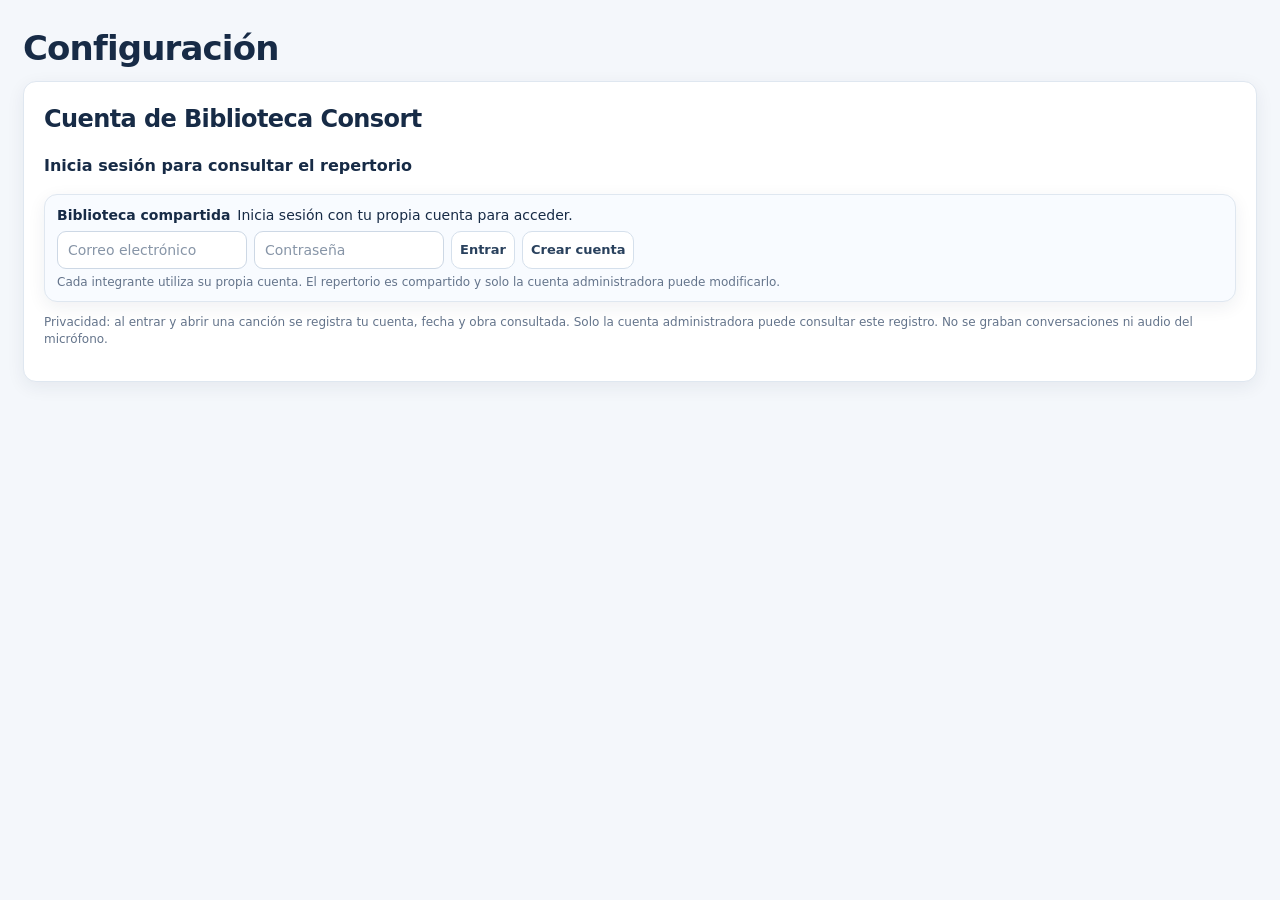
==== commit 9dc305c4: "Remove button recovery action and share score and tablature timing marks" ====
--- a/index.html
+++ b/index.html
@@ -173,7 +173,7 @@
 function consortAccessRole(){const a=consortSavedAccount();return !a?'guest':a.user.id===CONSORT_ADMIN_ID?'admin':'member'}
 function consortCanEdit(){return consortAccessRole()==='admin'}
 document.documentElement.dataset.consortRole=consortAccessRole();
-</script></head><body><div class="app"><aside class="sidebar"><div class="logos"><img id="logA"><img id="logB"></div><button class="nav active" data-page="library">▦ Biblioteca</button><button class="nav" data-page="study">♫ Partitura + audio</button><button class="nav" data-page="consortstudio">♫ Consort Studio</button><button class="nav" data-page="calendar">▣ Calendario</button><button class="nav" data-page="backup">⚙ Configuración</button><div class="sidefoot">Fundación Consorte · Orquesta Juvenil de Guitarras<br>Almacenamiento local en este navegador</div></aside><main class="main"><header class="top"><div class="consort-header-navigation" role="navigation" aria-label="Navegación"><button id="consortNavBack" type="button" title="Carpeta anterior" aria-label="Atrás">←</button><button id="consortNavForward" type="button" title="Adelante" aria-label="Adelante">→</button></div><strong>Biblioteca Consorte · Orquesta Juvenil de Guitarras</strong><img id="headerLogo" alt="Logo Orquesta"></header><div class="content">
+</script></head><body><div class="app"><aside class="sidebar"><div class="logos"><img id="logA"><img id="logB"></div><button class="nav active" data-page="library">▦ Biblioteca</button><button class="nav" data-page="study">♫ Partitura + audio</button><button class="nav" data-page="consortstudio">♫ Consort Studio</button><button class="nav" data-page="calendar">▣ Calendario</button><button class="nav" data-page="backup">⚙ Configuración</button><div class="sidefoot">Biblioteca Consort</div></aside><main class="main"><header class="top"><div class="consort-header-navigation" role="navigation" aria-label="Navegación"><button id="consortNavBack" type="button" title="Carpeta anterior" aria-label="Atrás">←</button><button id="consortNavForward" type="button" title="Adelante" aria-label="Adelante">→</button></div><strong>Biblioteca Consort</strong><img id="headerLogo" alt="Biblioteca Consort"></header><div class="content">
 <section class="page active" id="library"><h1>Tu biblioteca musical</h1><p id="orchestraSyncNotice" role="status" aria-live="polite">Conectando con el repertorio compartido…</p><div style="display:flex;gap:10px;align-items:center;flex-wrap:wrap;margin:12px 0 16px"><button id="printLibraryScore" type="button" style="background:#fff;color:#202020;border:2px solid #333;font-size:16px;font-weight:800;padding:13px 20px;box-shadow:0 2px 8px #0002">🖨 IMPRIMIR PARTITURA</button><span class="small">Selecciona cualquier partitura PDF o imagen para imprimirla completa.</span></div><p class="sub">Organiza canciones, carpetas, partituras y audios. Toca un archivo para abrirlo.</p><div class="card"><div class="flex" id="consortSearchRow"><input class="fill" id="search" placeholder="Buscar canción o carpeta…" aria-label="Buscar canciones o carpetas"><details id="consortLibraryMenu"><summary aria-label="Opciones de biblioteca" title="Más opciones">⋯</summary><div id="consortLibraryMenuContent"></div></details><select id="instrumentFilter" aria-label="Filtrar guitarra"><option value="">Todas las guitarras</option><option>Soprano</option><option>Alto</option><option>Tenor</option><option>Bajo</option><option>Contrabajo</option><option>General</option></select><select id="typeFilter"><option value="">Todos los archivos</option><option value="audio">Audios</option><option value="score">Partituras</option></select><select id="songFilter" aria-label="Filtrar por canción"><option value="">Todas las canciones</option></select><select id="categoryFilter" aria-label="Filtrar por categoría"><option value="">Todas las categorías</option></select><label class="small" style="display:flex;align-items:center;gap:5px"><input type="checkbox" id="groupBySong"> Agrupar por canción</label></div><div id="folderLocation" role="status" style="font-weight:700;margin:8px 0"></div><div id="consort-folder-duplicate-report" hidden style="margin:8px 0;padding:12px;background:#f7f1ff;border:1px solid #bca4d9;border-radius:12px"></div><div id="consort-cloud-folder-info" style="margin:10px 0;padding:12px 14px;border:1px solid #b9a2db;background:#f7f3ff;color:#3b2862;border-radius:12px;font-size:14px"><strong>Carpetas de la nube</strong> · Se recuperan al iniciar sesión. <button type="button" id="consort-cloud-recovery-shortcut" style="margin-left:8px;background:#6745a1;color:white">Verificar y recuperar carpetas</button><span id="consort-cloud-folder-info-status" style="display:block;font-size:12px;margin-top:5px"></span></div><div class="flex" id="folderNavigation" hidden style="gap:10px;margin:12px 0;flex-wrap:wrap"><button class="primary" id="backToLibraryHome" type="button" style="background:#8b522e;color:white;font-weight:750;font-size:15px;padding:12px 18px">← Volver al inicio</button><button id="backToParentFolder" type="button" style="font-size:14px;padding:11px 16px">↑ Carpeta anterior</button></div><div class="tree" id="breadcrumbs"></div><div class="flex"><button id="undoLastLibraryAction" disabled type="button">↶ Deshacer última acción</button><button id="consort-check-duplicate-folders" type="button">Revisar carpetas duplicadas</button><button id="selectLibraryFolders" type="button">☑ Seleccionar archivos y carpetas</button><button id="selectAllLibraryFolders" type="button" hidden>☑ Seleccionar todos los visibles</button><button id="clearSelectedLibraryFolders" type="button" hidden>Deseleccionar todas</button><label id="folderSizeControls" hidden style="display:flex;align-items:center;gap:7px;flex-wrap:wrap;font-weight:700">Tamaño de carpetas <select id="folderSizeChoice" aria-label="Tamaño de carpetas"><option value="small">Pequeño</option><option value="normal" selected>Normal</option><option value="large">Grande</option><option value="extra">Muy grande</option></select><button id="sizeSelectedFolders" type="button">Aplicar a seleccionadas</button><button id="sizeAllFolders" type="button">Aplicar a todas</button></label><button id="moveSelectedFolders" type="button" class="primary" hidden>Mover seleccionados (0)</button><button id="deleteSelectedFolders" type="button" class="danger" hidden>Eliminar seleccionados (0)</button><button id="cancelFolderSelection" type="button" hidden>Cancelar selección</button><button class="primary" id="newFolder">＋ Nueva carpeta</button><button class="primary" id="organizeSongs" type="button" style="background:#8b522e;color:#fff;font-weight:750">↪ Organizar canciones en carpetas</button><button id="pickFiles">↑ Elegir archivos</button><span class="small">PDF, imágenes, MP3, WAV, MusicXML</span></div><div class="drop" id="drop"> Arrastra archivos aquí o toca para seleccionarlos</div><input class="hidden" type="file" multiple id="fileInput" accept=".pdf,.mp3,.wav,.ogg,.m4a,.aac,.musicxml,.xml,.png,.jpg,.jpeg,.webp,audio/*,image/*,application/pdf"><p id="uploadStatus" class="status" role="status"></p></div><div class="library-view-toolbar" aria-label="Forma de mostrar los archivos">
  <span class="view-label">Ver archivos como:</span>
  <div class="view-switch" role="group" aria-label="Vista de biblioteca">
@@ -337,7 +337,7 @@
 <h1>Convertir partitura a tablatura</h1>
 <p class="sub">Elige un MusicXML guardado en tu biblioteca, incluso dentro de carpetas o subcarpetas, sin salir de Biblioteca Consorte.</p>
 <iframe id="consorte-tablature-frame" src="./tablaturas.html?embedded=1" title="Conversor de tablaturas de Biblioteca Consorte" loading="eager" style="width:100%;height:calc(100dvh - 190px);min-height:760px;border:0;border-radius:16px;background:#f1e6d6"></iframe>
-</section><section class="page" id="study"><h1>Partitura + audio</h1><h2 id="studyPieceName" aria-live="polite" style="margin:6px 0"></h2><p class="sub">Escucha mientras lees, abre la tablatura asociada y utiliza el metrónomo sin salir de Estudio.</p><div class="view"><div class="card scorepane"><div class="flex" style="justify-content:space-between"><h2>Partitura</h2><span id="scoreName" class="small">Sin seleccionar</span></div><div id="consort-score-fullscreen-area"><div class="flex" style="margin-bottom:12px"><button id="chooseScore"> Seleccionar partitura</button><button id="printScore" type="button" title="Imprimir el PDF completo o la imagen de esta partitura">🖨 Imprimir partitura</button><button id="scorePrev">◀ Página</button><span id="pageLabel" class="time">0 / 0</span><button id="scoreNext">Página ▶</button><button id="scoreFullscreen" type="button" aria-label="Pantalla completa de partitura">⛶ Pantalla completa</button></div><div id="scoreview" class="scoreview"><p class="empty">Selecciona una partitura PDF o imagen.</p></div></div><div class="notice" id="pdfNotice" hidden>Si el PDF no aparece, usa Chrome actualizado y conexión a internet para cargar el visor. </div>
+</section><section class="page" id="study"><h1>Partitura + audio</h1><h2 id="studyPieceName" aria-live="polite" style="margin:6px 0"></h2><p class="sub">Escucha mientras lees, abre la tablatura asociada y utiliza el metrónomo sin salir de Estudio.</p><div class="view"><div class="card scorepane"><div class="flex consort-score-heading" style="justify-content:space-between"><h2>Partitura</h2><span id="scoreName" class="small">Sin seleccionar</span></div><div id="consortCompactAudioMount"></div><div id="consort-score-fullscreen-area"><div class="flex" style="margin-bottom:12px"><button id="chooseScore"> Seleccionar partitura</button><button id="printScore" type="button" title="Imprimir el PDF completo o la imagen de esta partitura">🖨 Imprimir partitura</button><button id="scorePrev">◀ Página</button><span id="pageLabel" class="time">0 / 0</span><button id="scoreNext">Página ▶</button><button id="scoreFullscreen" type="button" aria-label="Pantalla completa de partitura">⛶ Pantalla completa</button></div><div id="scoreview" class="scoreview"><p class="empty">Selecciona una partitura PDF o imagen.</p></div></div><div class="notice" id="pdfNotice" hidden>Si el PDF no aparece, usa Chrome actualizado y conexión a internet para cargar el visor. </div>
 <button id="openPDF" type="button" hidden style="display:none!important">Abrir partitura aparte</button><div class="tab-actions"><button class="primary" id="showTab"> Tablatura</button><span class="small" id="tabName">Sin tablatura asociada</span></div>
 <div id="tabView" class="tabview" hidden><div class="flex" style="margin-bottom:12px"><strong>Tablatura de esta pieza</strong><button id="tabBack" type="button">Volver a partitura</button><button id="tabPrev" type="button">◀ Página</button><span id="tabPageLabel" class="time">0 / 0</span><button id="tabNext" type="button">Página ▶</button><button id="tabFullscreen" type="button" aria-label="Pantalla completa de tablatura">⛶ Pantalla completa</button><button id="tabOpen" type="button">Abrir en otra pestaña ↗</button></div><div id="tabDisplay" class="scoreview" aria-label="Visor de tablatura"></div></div></div><div class="tools"><div class="card"><h2>Metrónomo</h2><div class="flex"><label>BPM <input id="bpm" type="number" min="30" max="260" value="100" style="width:90px"></label><label>Compás <select id="beats"><option value="2">2/4</option><option value="3">3/4</option><option value="4" selected>4/4</option><option value="6">6/8</option></select></label><span id="meterLamp"></span><button id="metronome" class="primary">▶ Iniciar</button></div><p class="small">El primer pulso lleva un acento.</p></div><div class="card stickyAudio"><h2>Audio</h2><div class="flex"><button id="chooseAudio"> Seleccionar audio</button><span id="audioName" class="small">Sin seleccionar</span></div><audio id="player" controls preload="metadata"></audio><div class="flex"><label for="speed">Velocidad</label><input class="fill" id="speed" type="range" min="50" max="150" value="100" step="5"><span id="speedText">100%</span></div><div class="small">El tono puede cambiar según el navegador y el formato del audio.</div></div><div class="card"><h2>Seguimiento por página</h2><p class="small">Pulsa «Marcar esta página» mientras suena el audio. La próxima vez la página cambiará automáticamente al llegar a ese segundo.</p><div class="flex"><button class="primary" id="addMark"> Marcar esta página</button><button id="clearMarks">Borrar marcas</button></div><div id="marks" class="notes"></div><p class="small">No es detección automática de notas; es sincronización manual por páginas.</p></div><div class="card"><h2>Archivos de la biblioteca</h2><p class="small">Puedes elegir archivos que ya subiste o seleccionar otros directamente del dispositivo.</p><input id="directScore" type="file" accept=".pdf,image/*" style="width:100%;margin-bottom:8px"><input id="directAudio" type="file" accept="audio/*,.mp3,.wav,.m4a,.ogg" style="width:100%"></div></div></div></section>
 <section class="page" id="generalplayer">
@@ -357,7 +357,7 @@
   <p class="cg-help">Crea tus propias playlists y guarda tus favoritas. Quitar canciones de una lista no borra los archivos originales.</p>
  </div>
 </section>
-<section class="page" id="custom"><h1>Personalizar diseño</h1><p class="sub">Tus cambios se guardan en este navegador.</p><div class="grid"><div class="card"><h2>Colores</h2><div class="flex"><label>Fondo<br><input id="bgColor" class="colorinput" type="color" value="#f1e6d6"></label><label>Principal<br><input id="darkColor" class="colorinput" type="color" value="#32221e"></label><label>Botones<br><input id="accentColor" class="colorinput" type="color" value="#b86b46"></label></div><button id="resetTheme" style="margin-top:12px">Restaurar colores originales</button></div><div class="card"><h2>Logos</h2><p class="small">Puedes sustituir los logos para tu versión personal.</p><label>Logo de la orquesta <input type="file" accept="image/*" id="replaceLogo" style="width:100%;margin:9px 0"></label><button id="resetLogo">Restaurar logo original</button></div>
+<section class="page" id="custom"><h1>Personalizar diseño</h1><p class="sub">Tus cambios se guardan en este navegador.</p><div class="grid"><div class="card"><h2>Colores</h2><div class="flex"><label>Fondo<br><input id="bgColor" class="colorinput" type="color" value="#f1e6d6"></label><label>Principal<br><input id="darkColor" class="colorinput" type="color" value="#32221e"></label><label>Botones<br><input id="accentColor" class="colorinput" type="color" value="#b86b46"></label></div><button id="resetTheme" style="margin-top:12px">Restaurar colores originales</button></div><div class="card"><h2>Logos</h2><p class="small">Puedes sustituir los logos para tu versión personal.</p><label>Imagen de Biblioteca Consort <input type="file" accept="image/*" id="replaceLogo" style="width:100%;margin:9px 0"></label><button id="resetLogo">Restaurar logo original</button></div>
 <div class="card"><h2>Editor visual</h2><p class="small">Cambia la forma y el tamaño de los botones, reordena el menú y coloca imágenes libremente. Cerrar el editor guarda el diseño.</p>
 <button class="primary" id="toggleVisualEditor">✎ Abrir editor</button><div id="visualEditor" hidden>
 <label>Tamaño de botones <input id="buttonSize" type="range" min="7" max="25" value="11"></label>
@@ -372,8 +372,8 @@
 <div class="flex"><button id="removeDecorations">Eliminar imágenes añadidas</button><button class="primary" id="closeVisualEditor">Guardar y cerrar editor</button></div>
 </div></div></div></section>
 <section class="page" id="backup"><h1>Configuración</h1>
-<div class="card" id="orchestraAccountSettings"><h2>Cuenta de Biblioteca Consort</h2><p id="orchestraAccountRole" aria-live="polite">Inicia sesión para consultar el repertorio de la orquesta.</p><div id="orchestraAccountMount"></div><p class="small">Privacidad: al entrar y abrir una canción se registra tu cuenta, fecha y obra consultada. Solo la cuenta administradora puede consultar este registro. No se graban conversaciones ni audio del micrófono.</p></div>
-<div class="card consort-admin-only" id="orchestraActivityPanel"><h2>Actividad de la orquesta</h2><p class="small">Últimos 90 días de accesos y consultas desde esta versión. No equivale a tiempo de práctica.</p><div class="flex"><button id="orchestraActivityRefresh" type="button">Actualizar actividad</button><input id="orchestraActivitySearch" placeholder="Buscar correo o canción" aria-label="Buscar actividad"></div><p id="orchestraActivityStatus" role="status"></p><div style="overflow:auto;max-height:480px"><table id="orchestraActivityTable"><thead><tr><th>Fecha</th><th>Cuenta</th><th>Acción</th><th>Canción</th></tr></thead><tbody id="orchestraActivityRows"></tbody></table></div></div>
+<div class="card" id="orchestraAccountSettings"><h2>Cuenta de Biblioteca Consort</h2><p id="orchestraAccountRole" aria-live="polite">Inicia sesión para consultar el repertorio compartido.</p><div id="orchestraAccountMount"></div><p class="small">Privacidad: al entrar y abrir una canción se registra tu cuenta, fecha y obra consultada. Solo la cuenta administradora puede consultar este registro. No se graban conversaciones ni audio del micrófono.</p></div>
+<div class="card consort-admin-only" id="orchestraActivityPanel"><h2>Actividad de usuarios</h2><p class="small">Últimos 90 días de accesos y consultas desde esta versión. No equivale a tiempo de práctica.</p><div class="flex"><button id="orchestraActivityRefresh" type="button">Actualizar actividad</button><input id="orchestraActivitySearch" placeholder="Buscar correo o canción" aria-label="Buscar actividad"></div><p id="orchestraActivityStatus" role="status"></p><div style="overflow:auto;max-height:480px"><table id="orchestraActivityTable"><thead><tr><th>Fecha</th><th>Cuenta</th><th>Acción</th><th>Canción</th></tr></thead><tbody id="orchestraActivityRows"></tbody></table></div></div>
 <details class="card consort-admin-only" id="orchestraBackupDetails"><summary style="font-weight:750;cursor:pointer">Respaldo y datos</summary><h2>Protege tu repertorio</h2><p>Los archivos se guardan en este dispositivo y se sincronizan con tu cuenta de Biblioteca Consort al iniciar sesión. Exporta un ZIP para conservar una copia independiente. No borres los datos del navegador si quedan cambios pendientes de subir.</p><button class="primary" id="export" type="button">↓ Exportar biblioteca (ZIP)</button><p id="consorte-export-status" class="small" role="status" aria-live="polite">El ZIP incluye los archivos y carpetas del repertorio; las copias de la nube se descargarán si es necesario.</p><progress id="consorte-export-progress" max="100" value="0" hidden style="width:100%;height:13px;margin:5px 0"></progress><button id="importFolder">Subir carpeta del computador</button><button id="restoreBackup">↥ Restaurar respaldo ZIP</button><button class="primary" id="importConsorteZip" type="button">Importar ZIP de partituras y audios (organizar por canción)</button><input type="file" id="consorteZipFile" class="hidden" accept=".zip,application/zip"><p id="consorteZipStatus" class="small" role="status"></p><input id="backupFile" class="hidden" type="file" accept=".zip,application/zip"><input type="file" id="folderInput" class="hidden" webkitdirectory directory multiple></details></section>
 </div></main></div><nav class="bottomnav"><button data-page="library" class="active">▦<br>Biblioteca</button><button data-page="study">♫<br>Estudio</button><button data-page="consortstudio">♫<br>Studio</button><button data-page="calendar">▣<br>Calendario</button><button data-page="backup">⚙<br>Configuración</button></nav>
 <div id="consorteEditDock" aria-label="Editor de diseño global">
@@ -517,7 +517,7 @@
 if('serviceWorker' in navigator)navigator.serviceWorker.register('/share-worker.js',{scope:'/'}).catch(error=>console.warn('No se pudo registrar Compartir',error));
 $('fileInput').addEventListener('change',e=>{upload([...e.target.files]);e.target.value=''});$('pickFiles').onclick=()=>$('fileInput').click();$('drop').onclick=()=>$('fileInput').click();['dragenter','dragover'].forEach(type=>$('drop').addEventListener(type,e=>{e.preventDefault();$('drop').classList.add('drag')}));['dragleave','drop'].forEach(type=>$('drop').addEventListener(type,e=>{e.preventDefault();$('drop').classList.remove('drag')}));$('drop').addEventListener('drop',e=>upload([...e.dataTransfer.files]));
 $('newFolder').onclick=async()=>{const name=prompt('Nombre de la nueva carpeta:');if(!name?.trim())return;const clean=safeName(name.trim());const existing=state.records.find(x=>x.type==='folder'&&(x.parent??null)===(state.folder??null)&&x.name.normalize('NFD').toLowerCase()===clean.normalize('NFD').toLowerCase());if(existing){alert('Ya existe una carpeta con ese nombre aquí. Se abrirá la carpeta existente.');state.folder=existing.id;renderLibrary();return}await putRecord({id:uid(),parent:state.folder,type:'folder',name:clean,created:Date.now()});await refresh()};
-function iconFor(r){if(r.type==='folder')return r.cover||'';if(r.type==='file'&&(r.kind==='audio'||/\.(mp3|wav|ogg|m4a|aac|pdf|xml|musicxml|mxl)$/i.test(r.name||'')))return '/consorte-icon.svg?v=20261127blue';return r.cover||(localStorage.getItem('consorte_logo')||ORIGINAL_B)}
+function iconFor(r){if(r.type==='folder')return r.cover||'';if(r.type==='file'&&(r.kind==='audio'||/\.(mp3|wav|ogg|m4a|aac|pdf|xml|musicxml|mxl)$/i.test(r.name||'')))return '/consorte-icon.svg?v=20261127blue';return r.cover||'./consorte-icon.svg?v=20261127blue'}
 function createButton(label,handler,cls=''){const b=document.createElement('button');b.textContent=label;if(cls)b.className=cls;b.onclick=handler;return b}
 const categoryStorageKey='consorte_custom_categories_v1';
 let customCategories=[];try{let raw=JSON.parse(localStorage.getItem(categoryStorageKey)||'[]');if(Array.isArray(raw))customCategories=raw.filter(x=>typeof x==='string'&&x.trim()).slice(0,100)}catch{}
@@ -856,7 +856,7 @@
   const checkbox=document.createElement('input');checkbox.type='checkbox';checkbox.checked=selectedFolderIds.has(r.id);
   checkbox.onchange=()=>{if(checkbox.checked)selectedFolderIds.add(r.id);else selectedFolderIds.delete(r.id);updateFolderSelectButtons()};
   picker.append(checkbox,document.createTextNode(r.type==='folder'?'Seleccionar carpeta':'Seleccionar archivo'));item.append(picker);
- }let top=document.createElement('div');top.className='itemtop';let art=document.createElement('img');art.className='art';art.alt='';if(r.cover)art.dataset.custom='1';art.src=iconFor(r)||ORIGINAL_B;if(r.type==='folder'&&!r.cover){let symbol=document.createElement('img');symbol.className='art consorte-music-folder-icon';symbol.src='./consorte-folder-music.svg?v=20261127song';symbol.alt='Canción';top.append(symbol)}else top.append(art);let text=document.createElement('div');text.style.minWidth='0';let n=document.createElement('div');n.className='itemname';n.textContent=r.name;let sub=document.createElement('div');sub.className='small';sub.textContent=r.virtual?orphaned.length+' elementos recuperables; no se ha modificado su ubicación':r.type==='folder'?(()=>{const total=countFolderFiles(r.id);return total+' '+(total===1?'archivo':'archivos')+' (incluye subcarpetas)'})():[(r.song?' '+r.song:''),r.instrument||'',r.category||'',r.kind].filter(Boolean).join(' · '); text.append(n,sub);top.append(text);top.onclick=e=>{if(r.type==='folder')return;if(e.target.closest('button,input,label,select,summary,details'))return;
+ }let top=document.createElement('div');top.className='itemtop';let art=document.createElement('img');art.className='art';art.alt='';if(r.cover)art.dataset.custom='1';art.src=iconFor(r)||'./consorte-icon.svg?v=20261127blue';if(r.type==='folder'&&!r.cover){let symbol=document.createElement('img');symbol.className='art consorte-music-folder-icon';symbol.src='./consorte-folder-music.svg?v=20261127song';symbol.alt='Canción';top.append(symbol)}else top.append(art);let text=document.createElement('div');text.style.minWidth='0';let n=document.createElement('div');n.className='itemname';n.textContent=r.name;let sub=document.createElement('div');sub.className='small';sub.textContent=r.virtual?orphaned.length+' elementos recuperables; no se ha modificado su ubicación':r.type==='folder'?(()=>{const total=countFolderFiles(r.id);return total+' '+(total===1?'archivo':'archivos')+' (incluye subcarpetas)'})():[(r.song?' '+r.song:''),r.instrument||'',r.category||'',r.kind].filter(Boolean).join(' · '); text.append(n,sub);top.append(text);top.onclick=e=>{if(r.type==='folder')return;if(e.target.closest('button,input,label,select,summary,details'))return;
  if(folderSelectMode){if(selectedFolderIds.has(r.id))selectedFolderIds.delete(r.id);else selectedFolderIds.add(r.id);updateFolderSelectButtons();renderLibrary();return}
  openRecord(r)};item.append(top);
  if(r.type==='folder'){
@@ -1188,7 +1188,7 @@
   $('tabPageLabel').textContent=p+' / '+pdf.numPages;
   const page=await pdf.getPage(p);
   if(generation!==tabRenderGeneration)return;
-  const viewport=page.getViewport({scale:1.5});
+  const viewport=page.getViewport({scale:2});
   const canvas=document.createElement('canvas');
   canvas.width=Math.ceil(viewport.width);canvas.height=Math.ceil(viewport.height);
   view.append(canvas);
@@ -1218,6 +1218,7 @@
  state.currentTab=r;
  $('tabView').hidden=false;
  $('scoreview').hidden=true;
+ loadCurrentMarks();
  await showTabPage(1);
 }
 $('showTab').onclick=async()=>{
@@ -1227,7 +1228,7 @@
   if(!choices.length){alert('Sube primero tu archivo de tablatura a la biblioteca.');return}
   r=await selectRecordDialog(choices,'Seleccionar tablatura');
   if(!r)return;
-  if(state.piece?.type==='file'){state.piece.tabId=r.id;await putRecord(state.piece);await refresh()}
+  if(state.piece?.type==='file'&&consortCanEdit()){state.piece.tabId=r.id;await putRecord(state.piece);await refresh()}
  }
  await showLinkedTab(r);
  updateTabButton();
@@ -1236,14 +1237,15 @@
 $('tabNext').onclick=()=>showTabPage(tabPage+1);
 $('tabBack').onclick=()=>{
  $('tabView').hidden=true;$('scoreview').hidden=false;
+ loadCurrentMarks();
  if(document.fullscreenElement===$('tabView'))document.exitFullscreen().catch(()=>{});
  if($('tabView').classList.contains('consort-fullscreen-fallback'))toggleConsortFullscreen($('tabView'));
 };
 $('tabOpen').onclick=()=>{if(tabObjectUrl)window.open(tabObjectUrl,'_blank')};
 
 // Los dos visores incluyen controles accesibles al entrar en pantalla completa.
-const consortScoreFullscreenArea=$('consort-score-fullscreen-area');
-const consortTabFullscreenArea=$('tabView');
+const consortScoreFullscreenArea=document.querySelector('#study .scorepane');
+const consortTabFullscreenArea=consortScoreFullscreenArea;
 function isConsortFullscreen(el){
  return document.fullscreenElement===el||el.classList.contains('consort-fullscreen-fallback');
 }
@@ -1256,6 +1258,7 @@
   el.classList.remove('consort-fullscreen-fallback');
   document.body.style.overflow=el.dataset.oldBodyOverflow||'';
   delete el.dataset.oldBodyOverflow;
+  updateConsortFullscreenButtons();
   return;
  }
  if(document.fullscreenElement){
@@ -1281,7 +1284,7 @@
 document.addEventListener('fullscreenchange',updateConsortFullscreenButtons);
 document.addEventListener('keydown',event=>{
  if(event.key!=='Escape')return;
- for(const el of [consortScoreFullscreenArea,consortTabFullscreenArea]){
+ for(const el of new Set([consortScoreFullscreenArea,consortTabFullscreenArea])){
   if(el.classList.contains('consort-fullscreen-fallback'))toggleConsortFullscreen(el);
  }
 });
@@ -1311,7 +1314,7 @@
  $('tabView').hidden=true;$('scoreview').hidden=false;
  resetScore();state.score=r;state.scoreUrl=URL.createObjectURL(r.blob);
  $('scoreName').textContent=r.name;
- state.marks=JSON.parse(localStorage.getItem('consorte_marks_'+r.id)||'[]');
+ loadCurrentMarks();
  renderMarks();await showPage(1);
 }
 function scorePageAtScroll(){
@@ -1331,7 +1334,7 @@
  try{
   const page=await pdf.getPage(number);
   if(generation!==scoreViewerGeneration)return;
-  const viewport=page.getViewport({scale:1.5});
+  const viewport=page.getViewport({scale:2});
   container.style.width='min(100%, '+Math.ceil(viewport.width)+'px)';
   container.style.aspectRatio=viewport.width+' / '+viewport.height;
   const canvas=document.createElement('canvas');
@@ -1372,7 +1375,7 @@
   state.pdf=pdf;
   const first=await pdf.getPage(1);
   if(generation!==scoreViewerGeneration)return;
-  const size=first.getViewport({scale:1.5});
+  const size=first.getViewport({scale:2});
   const view=$('scoreview'),fragment=document.createDocumentFragment();
   view.replaceChildren();
   for(let page=1;page<=pdf.numPages;page++){
@@ -1467,16 +1470,20 @@
 $('chooseScore').onclick=()=>pickExisting('score');$('chooseAudio').onclick=()=>pickExisting('audio');
 function pickExisting(kind){let rs=state.records.filter(r=>r.type==='file'&&(kind==='audio'?r.kind==='audio':['pdf','image'].includes(r.kind)));if(!rs.length){alert('No hay archivos de este tipo en la biblioteca. Usa el selector de abajo para elegir uno del dispositivo.');return}let names=rs.map((r,i)=>`${i+1}. ${r.name}`).join('\n');let v=prompt('Escribe el número del archivo:\n'+names);let n=Number(v);if(!Number.isInteger(n)||n<1||n>rs.length)return;kind==='audio'?chooseAudio(rs[n-1]):chooseScore(rs[n-1])}
 $('directScore').onchange=e=>{let f=e.target.files[0];if(f)chooseScore({id:'direct_'+f.name,name:f.name,blob:f,kind:getKind(f)});e.target.value=''};$('directAudio').onchange=e=>{let f=e.target.files[0];if(f)chooseAudio({id:'direct_'+f.name,name:f.name,blob:f,kind:'audio'});e.target.value=''};
-function renderMarks(){const el=$('marks');el.replaceChildren();state.marks.sort((a,b)=>a.time-b.time);state.marks.forEach((m,i)=>{const line=document.createElement('div');line.className='flex';line.style.marginTop='6px';line.append(createButton(`${formatTime(m.time)} → página ${m.page}`,()=>{$('player').currentTime=m.time;showPage(m.page)}),createButton('×',()=>{state.marks.splice(i,1);storeMarks()},'mini danger'));el.append(line)})}
+function currentMarkDocument(){return !$('tabView').hidden&&state.currentTab?state.currentTab:state.score}
+function loadCurrentMarks(){const doc=currentMarkDocument();try{const data=JSON.parse(doc?localStorage.getItem((consortCanEdit()?'':'consort_shared_')+'consorte_marks_'+doc.id)||'[]':'[]');state.marks=Array.isArray(data)?data.filter(m=>Number.isFinite(m.time)&&Number.isInteger(m.page)&&m.page>0):[]}catch{state.marks=[]}scoreLastTimedMark=null;renderMarks()}
+function markedPage(page){return !$('tabView').hidden&&state.currentTab?showTabPage(page):showPage(page)}
+function renderMarks(){const el=$('marks');el.replaceChildren();state.marks.sort((a,b)=>a.time-b.time);state.marks.forEach((m,i)=>{const line=document.createElement('div');line.className='flex';line.style.marginTop='6px';line.append(createButton(formatTime(m.time)+' → página '+m.page,()=>{$('player').currentTime=m.time;markedPage(m.page)}));if(consortCanEdit())line.append(createButton('×',()=>{state.marks.splice(i,1);storeMarks()},'mini danger'));el.append(line)})}
 const formatTime=n=>Math.floor(n/60)+':'+String(Math.floor(n%60)).padStart(2,'0');
-function storeMarks(){if(!state.score)return;localStorage.setItem('consorte_marks_'+state.score.id,JSON.stringify(state.marks));renderMarks()}
-$('addMark').onclick=()=>{if(!state.score||!state.audio)return alert('Selecciona una partitura y un audio.');state.marks=state.marks.filter(m=>m.page!==state.page);state.marks.push({time:$('player').currentTime,page:state.page});storeMarks()};$('clearMarks').onclick=()=>{if(confirm('¿Borrar todas las marcas de esta partitura?')){state.marks=[];storeMarks()}};
-$('player').ontimeupdate=()=>{if(!state.marks.length||!state.score)return;const t=$('player').currentTime;let mark=state.marks.filter(m=>m.time<=t+.15).at(-1);if(!mark){scoreLastTimedMark=null;return}if(mark.time!==scoreLastTimedMark){scoreLastTimedMark=mark.time;if(mark.page!==state.page)showPage(mark.page)}};
+function storeMarks(){const doc=currentMarkDocument();if(!doc||!consortCanEdit())return;localStorage.setItem('consorte_marks_'+doc.id,JSON.stringify(state.marks));renderMarks();window.consorteStudioSyncPending?.()}
+$('addMark').onclick=()=>{if(!consortCanEdit())return;if(!currentMarkDocument()||!state.audio)return alert('Selecciona un documento y un audio.');const page=!$('tabView').hidden?tabPage:state.page;state.marks=state.marks.filter(m=>m.page!==page);state.marks.push({time:$('player').currentTime,page});storeMarks()};
+$('clearMarks').onclick=()=>{if(consortCanEdit()&&confirm('¿Borrar todas las marcas de este documento?')){state.marks=[];storeMarks()}};
+$('player').ontimeupdate=()=>{if(!state.marks.length||!currentMarkDocument())return;const t=$('player').currentTime,mark=state.marks.filter(m=>m.time<=t+.15).at(-1);if(!mark){scoreLastTimedMark=null;return}if(mark.time!==scoreLastTimedMark){scoreLastTimedMark=mark.time;if(mark.page!==(!$('tabView').hidden?tabPage:state.page))markedPage(mark.page)}};
 $('speed').oninput=()=>{$('speedText').textContent=$('speed').value+'%';$('player').playbackRate=Number($('speed').value)/100;try{$('player').preservesPitch=true}catch{}};
 let audioContext=null,meterTimer=null,meterCount=0;
 function tick(){if(!audioContext)return;let beats=Math.max(2,Number($('beats').value)),first=meterCount%beats===0;meterCount++;let osc=audioContext.createOscillator(),gain=audioContext.createGain();osc.type='sine';osc.frequency.value=first?1100:760;gain.gain.setValueAtTime(.14,audioContext.currentTime);gain.gain.exponentialRampToValueAtTime(.001,audioContext.currentTime+.065);osc.connect(gain).connect(audioContext.destination);osc.start();osc.stop(audioContext.currentTime+.07);$('meterLamp').classList.toggle('on',first)}
 $('metronome').onclick=async()=>{if(meterTimer){clearInterval(meterTimer);meterTimer=null;$('metronome').textContent='▶ Iniciar';$('meterLamp').classList.remove('on');return}let bpm=Math.min(260,Math.max(30,Number($('bpm').value)||100));$('bpm').value=bpm;audioContext=audioContext||new(window.AudioContext||window.webkitAudioContext)();await audioContext.resume();meterCount=0;tick();meterTimer=setInterval(tick,60000/bpm);$('metronome').textContent='■ Detener'};
-function setLogo(s){$('logA').src=ORIGINAL_A;$('logB').src=s;$('headerLogo').src=s;document.querySelectorAll('.art').forEach(e=>{if(!e.dataset.custom)e.src=s})}function applyDesign(){const set=JSON.parse(localStorage.getItem('consorte_theme')||'{}');for(const [k,v] of Object.entries(set))document.documentElement.style.setProperty('--'+k,v);$('bgColor').value=set.bg||'#f1e6d6';$('darkColor').value=set.dark||'#32221e';$('accentColor').value=set.accent||'#b86b46';setLogo(localStorage.getItem('consorte_logo')||ORIGINAL_B)}[['bgColor','bg'],['darkColor','dark'],['accentColor','accent']].forEach(([id,key])=>{$(id).oninput=()=>{const d=JSON.parse(localStorage.getItem('consorte_theme')||'{}');d[key]=$(id).value;localStorage.setItem('consorte_theme',JSON.stringify(d));applyDesign()}});$('resetTheme').onclick=()=>{localStorage.removeItem('consorte_theme');['bg','dark','accent'].forEach(k=>document.documentElement.style.removeProperty('--'+k));applyDesign()};$('replaceLogo').onchange=async e=>{let f=e.target.files[0];if(!f)return;if(f.size>700000)return alert('El logo debe pesar menos de 700 KB.');localStorage.setItem('consorte_logo',await fileAsData(f));applyDesign();renderLibrary()};$('resetLogo').onclick=()=>{localStorage.removeItem('consorte_logo');applyDesign();renderLibrary()};
+function setLogo(s){const neutral='./consorte-icon.svg?v=20261127blue';$('logA').src=neutral;$('logB').src=neutral;$('headerLogo').src=neutral;document.querySelectorAll('.art:not(.consorte-music-folder-icon)').forEach(e=>{if(!e.dataset.custom)e.src=neutral})}function applyDesign(){const set=JSON.parse(localStorage.getItem('consorte_theme')||'{}');for(const [k,v] of Object.entries(set))document.documentElement.style.setProperty('--'+k,v);$('bgColor').value=set.bg||'#f1e6d6';$('darkColor').value=set.dark||'#32221e';$('accentColor').value=set.accent||'#b86b46';setLogo(localStorage.getItem('consorte_logo')||ORIGINAL_B)}[['bgColor','bg'],['darkColor','dark'],['accentColor','accent']].forEach(([id,key])=>{$(id).oninput=()=>{const d=JSON.parse(localStorage.getItem('consorte_theme')||'{}');d[key]=$(id).value;localStorage.setItem('consorte_theme',JSON.stringify(d));applyDesign()}});$('resetTheme').onclick=()=>{localStorage.removeItem('consorte_theme');['bg','dark','accent'].forEach(k=>document.documentElement.style.removeProperty('--'+k));applyDesign()};$('replaceLogo').onchange=async e=>{let f=e.target.files[0];if(!f)return;if(f.size>700000)return alert('El logo debe pesar menos de 700 KB.');localStorage.setItem('consorte_logo',await fileAsData(f));applyDesign();renderLibrary()};$('resetLogo').onclick=()=>{localStorage.removeItem('consorte_logo');applyDesign();renderLibrary()};
 
 // Editor visual local y persistente
 const designKey='consorte_visual_design_v2';let editorActive=false;
@@ -2745,12 +2752,14 @@
   'Se recibieron '+changed+' ajustes de tu cuenta. Pulsa «Aplicar ajustes» para actualizar diseño, agenda y preferencias.';
 }
 async function syncAccountPreferences(){
- if(!session||session.user?.id!==CONSORT_ADMIN_ID||preferenceSyncInProgress)return {skipped:true};
+ if(!session||preferenceSyncInProgress)return {skipped:true};
  preferenceSyncInProgress=true;
  try{
-  const response=await api('/rest/v1/consorte_sync_preferences?select=pref_key,pref_value,updated_at&order=pref_key.asc&limit=1000');
+  const admin=session.user.id===CONSORT_ADMIN_ID;
+  const response=await api('/rest/v1/consorte_sync_preferences?owner_id=eq.'+CONSORT_ADMIN_ID+'&select=pref_key,pref_value,updated_at&order=pref_key.asc&limit=1000');
   const remoteRows=await response.json();
   if(!Array.isArray(remoteRows))throw Error('Respuesta de ajustes no válida');
+  if(!admin){let received=0;const keep=new Set();for(const row of remoteRows){if(!row.pref_key?.startsWith('consorte_marks_'))continue;const key='consort_shared_'+row.pref_key;keep.add(key);const raw=typeof row.pref_value==='string'?row.pref_value:JSON.stringify(row.pref_value||[]);if(localStorage.getItem(key)!==raw){localStorage.setItem(key,raw);received++}}if(remoteRows.length<1000){for(let i=localStorage.length-1;i>=0;i--){const key=localStorage.key(i);if(key?.startsWith('consort_shared_consorte_marks_')&&!keep.has(key)){localStorage.removeItem(key);received++}}}if(received)loadCurrentMarks();return {received,uploaded:0};}
   const remoteMap=new Map(remoteRows.map(r=>[r.pref_key,r]));
   const base=sharedPrefBase(),keys=sharedPrefKeys(remoteRows);
   let received=0,uploaded=0,conflicts=0;
@@ -2786,7 +2795,7 @@
    base[key]=remoteHash;received++;
   }
   rememberSharedPrefBase(base);
-  if(received)notifySharedSettingsApplied(received);
+  if(received){loadCurrentMarks();notifySharedSettingsApplied(received);}
   return {received,uploaded,conflicts};
  }catch(error){
   console.warn('Sincronización de ajustes pendiente',error);
@@ -3334,16 +3343,6 @@
 canvas.onpointermove=e=>{if(!penDown)return;const p=pos(e);ctx.beginPath();ctx.strokeStyle=$('note-ink-color').value;ctx.lineWidth=+$('note-ink-width').value;ctx.moveTo(lastPosition.x,lastPosition.y);ctx.lineTo(p.x,p.y);ctx.stroke();lastPosition=p};
 canvas.onpointerup=canvas.onpointercancel=()=>{penDown=false};
 $('note-drawing-insert').onclick=()=>{addImage(canvas.toDataURL('image/jpeg',.75));$('note-drawing-dialog').close();resetDrawing()};
-})();
-</script><script id="consort-ui-recovery">
-(function(){
-const keys=['consorte_freestyle_editor_v1','consorte_visual_design_v2','consorte_theme'];
-const saved=localStorage.getItem('consort_ui_recovery_backup_2026');
-if(!saved){const backup={};keys.forEach(k=>backup[k]=localStorage.getItem(k));try{localStorage.setItem('consort_ui_recovery_backup_2026',JSON.stringify(backup))}catch(e){}}
-const b=document.createElement('button');b.type='button';b.id='consortRestoreControls';b.textContent='Restaurar botones';b.title='Recuperar los controles sin borrar partituras, audios ni notas';
-b.style.cssText='position:fixed;right:12px;top:12px;z-index:2147483640;background:#fff;color:#673caa;border:2px solid #8750c4;border-radius:13px;padding:8px 12px;font-size:12px;box-shadow:0 3px 12px #0002';
-b.onclick=function(){if(!confirm('¿Restaurar la distribución de botones y el diseño del editor? No se borrarán partituras, audios, notas ni carpetas.'))return;keys.forEach(k=>localStorage.removeItem(k));location.reload()};
-document.body.appendChild(b);
 })();
 </script><style id="editableFolderIconColor">
 html body .app .folder-circle::before{background-image:none!important;background-color:var(--user-folder-color,#7e3fb5)!important;filter:none!important;-webkit-mask:url("data:image/svg+xml,%3Csvg xmlns='http://www.w3.org/2000/svg' width='28' height='24' viewBox='0 0 28 24'%3E%3Cpath d='M3 6V4.5Q3 3 4.5 3H11l3 3h9.5Q25 6 25 7.5v12Q25 21 23.5 21h-19Q3 21 3 19.5Z' fill='black'/%3E%3C/svg%3E") center/contain no-repeat!important;mask:url("data:image/svg+xml,%3Csvg xmlns='http://www.w3.org/2000/svg' width='28' height='24' viewBox='0 0 28 24'%3E%3Cpath d='M3 6V4.5Q3 3 4.5 3H11l3 3h9.5Q25 6 25 7.5v12Q25 21 23.5 21h-19Q3 21 3 19.5Z' fill='black'/%3E%3C/svg%3E") center/contain no-repeat!important}
@@ -3822,9 +3821,58 @@
 if(controls)controls.style.display='none';
 const toolbar=document.querySelector('#library .library-view-toolbar');if(toolbar){content.append(toolbar);toolbar.querySelector('.view-label')?.remove()}
 const admin=consortCanEdit();if(admin){const sync=createButton('Actualizar repertorio',()=>window.consorteOrchestraSync?.());content.append(sync)}
-document.getElementById('consortNavBack').onclick=()=>{if(consortAccessRole()==='guest')return;if(history.state?.consorteNavigation&&history.state.consortDepth>0){history.back();return}if(state.folder){state.folder=rec(state.folder)?.parent||null;renderLibrary();nav('library')}else if(consorteCurrentPage()!=='library')nav('library')};
+document.getElementById('consortNavBack').onclick=()=>{if(consortAccessRole()==='guest')return;if(history.state?.consorteNavigation&&history.state.consorteDepth>0){history.back();return}if(state.folder){state.folder=rec(state.folder)?.parent||null;renderLibrary();nav('library')}else if(consorteCurrentPage()!=='library')nav('library')};
 document.getElementById('consortNavForward').onclick=()=>{if(consortAccessRole()!=='guest')history.forward()};
 document.addEventListener('click',event=>{if(menu.open&&!menu.contains(event.target))menu.open=false});
 document.addEventListener('keydown',event=>{if(event.key==='Escape')menu.open=false});
 })();
+</script><style id="consort-large-study-view-20261127">
+.logos #logA{display:none!important}.logos #logB{max-width:100%;width:64px;height:64px}
+body:has(#study.active) .content{max-width:none!important;padding-inline:12px}
+#study>.view{display:flex!important;flex-direction:column;gap:8px}
+#study .scorepane{width:100%;min-width:0;padding:6px!important;margin:0!important}
+#study .scorepane h2{font-size:15px;margin:0}
+#study #scoreview,#study #tabDisplay{height:calc(100dvh - 175px)!important;min-height:240px;max-height:none!important;padding:4px!important;border-radius:7px!important}
+#study #scoreview[hidden],#study #tabView[hidden]{display:none!important}
+#study #scoreview .consort-continuous-score-page{width:100%!important;max-width:1300px;margin:0 auto 8px}
+#study #tabDisplay canvas,#study #tabDisplay img,#study #scoreview>img{width:100%;max-width:1300px!important;height:auto}
+#study .tools{display:grid!important;grid-template-columns:repeat(auto-fit,minmax(min(100%,260px),1fr));gap:8px}
+#study .tabview{margin:2px 0 0;padding:3px}
+#study .scorepane .flex{gap:5px}
+#study .scorepane button{font-size:12px!important;padding:6px 8px!important}
+#study .scorepane .cp-top-audio{width:100%;max-width:none;position:static!important;margin:4px 0 6px!important;padding:0!important;box-shadow:none!important;background:transparent!important;border:0!important}
+#study .scorepane .cp-top-audio>h2,#study .scorepane .cp-hero,#study .scorepane .cp-top-audio>.small{display:none}
+#study .scorepane .consorte-player-plus{display:grid;grid-template-columns:auto minmax(0,1fr) auto;align-items:center;gap:5px;margin:0!important;padding:5px 8px!important;border-radius:9px!important}
+#study .scorepane .cp-transport,#study .scorepane .cp-timeline{margin:0!important;gap:5px}
+#study .scorepane .cp-play{width:35px!important;height:35px!important;font-size:15px!important;min-height:35px!important}
+#study .scorepane .cp-transport button{min-height:32px;padding:4px 6px!important}
+#study .scorepane .cp-timeline input{min-width:30px;width:100%}
+#study .scorepane .cp-extra{grid-column:1/-1;min-width:0}
+#study .scorepane .cp-extra:not([open]),#study .scorepane .cp-extra summary{display:none}
+#study .scorepane .cp-top-audio>.flex,#study .scorepane .cp-top-audio>.cp-meter-card{display:none}
+#study .scorepane .cp-top-audio.consort-audio-expanded>.flex{display:flex}
+#study .scorepane .cp-top-audio.consort-audio-expanded>.cp-meter-card{display:block}
+#study .scorepane .cp-top-audio.consort-audio-expanded>.small{display:block}
+#study .scorepane:fullscreen,#study .scorepane.consort-fullscreen-fallback{position:fixed;inset:0;z-index:2147483000;width:100vw;height:100dvh;background:var(--paper);display:flex;flex-direction:column;overflow:auto}
+#study .scorepane:fullscreen #scoreview,#study .scorepane.consort-fullscreen-fallback #scoreview,#study .scorepane:fullscreen #tabDisplay,#study .scorepane.consort-fullscreen-fallback #tabDisplay{height:calc(100dvh - 145px)!important;min-height:140px}
+#study .scorepane:fullscreen .consort-score-heading,#study .scorepane.consort-fullscreen-fallback .consort-score-heading{display:none}
+html:not([data-consort-role="admin"]) :is(#addMark,#clearMarks){display:none!important}
+@media(max-width:850px){body:has(#study.active) .content{padding-inline:3px!important}#study>h1{font-size:19px;margin:2px 6px}#study>#studyPieceName{font-size:15px;margin:3px 6px!important}#study>.sub{display:none}#study .scorepane{padding:3px!important}#study #scoreview,#study #tabDisplay{height:calc(100dvh - 200px)!important;min-height:240px}#study .scorepane .consorte-player-plus{padding:4px!important;gap:3px}#study .scorepane .cp-transport{gap:2px}#study .scorepane .cp-transport button{padding:3px!important;font-size:10px!important}#study .scorepane .cp-timeline{gap:3px;font-size:10px}}
+</style><script>
+(function(){
+function compact(){const mount=document.getElementById('consortCompactAudioMount'),card=document.querySelector('#study .stickyAudio'),ui=document.getElementById('consorte-player-plus');if(!mount||!card||!ui)return;
+mount.append(card);card.classList.add('cp-top-audio');if(ui.querySelector('#consortAudioMore'))return;
+const extra=document.createElement('details');extra.className='cp-extra';const label=document.createElement('summary');label.textContent='Ajustes';extra.append(label);
+for(const row of [...ui.querySelectorAll('.cp-row')])extra.append(row);
+const more=document.createElement('button');more.type='button';more.id='consortAudioMore';more.textContent='⋯';more.setAttribute('aria-label','Ajustes de audio y metrónomo');more.setAttribute('aria-expanded','false');more.onclick=()=>{const open=!extra.open;extra.open=open;card.classList.toggle('consort-audio-expanded',open);more.setAttribute('aria-expanded',String(open))};ui.append(more,extra);
+const speed=document.getElementById('speed'),readout=document.getElementById('speedText');if(speed&&readout){const speedRow=document.createElement('div');speedRow.className='cp-row';const label=document.createElement('label');label.textContent='Velocidad ';speedRow.append(label,speed,readout);extra.append(speedRow)}
+const tab=document.getElementById('tabView');const switchView=()=>{document.getElementById('consort-score-fullscreen-area').style.display=tab.hidden?'':'none'};new MutationObserver(switchView).observe(tab,{attributes:true,attributeFilter:['hidden']});switchView();
+}
+if(document.readyState==='loading')document.addEventListener('DOMContentLoaded',compact);else compact();setTimeout(compact,300);
+})();
+(function(){
+const re=/[\p{Extended_Pictographic}\p{Regional_Indicator}\uFE0F\u200D\u20E3]/gu;
+function clean(root){if(!root)return;const visit=n=>{if(n.nodeType!==3||!n.parentElement||n.parentElement.closest('script,style,textarea,pre,code,[contenteditable=true],.itemname'))return;const old=n.nodeValue,v=old.replace(re,'');if(v!==old){if(!v.trim()&&n.parentElement.tagName==='BUTTON')n.nodeValue=n.parentElement.getAttribute('aria-label')||n.parentElement.title||'Opciones';else n.nodeValue=v}};if(root.nodeType===3)visit(root);else if(root.nodeType===1){if(root.closest('script,style,textarea,pre,code'))return;const w=document.createTreeWalker(root,NodeFilter.SHOW_TEXT);let n;while(n=w.nextNode())visit(n)}}
+clean(document.body);new MutationObserver(records=>{for(const r of records){if(r.type==='characterData')clean(r.target);else for(const n of r.addedNodes)clean(n)}}).observe(document.body,{subtree:true,childList:true,characterData:true});
+})();
 </script></body></html>
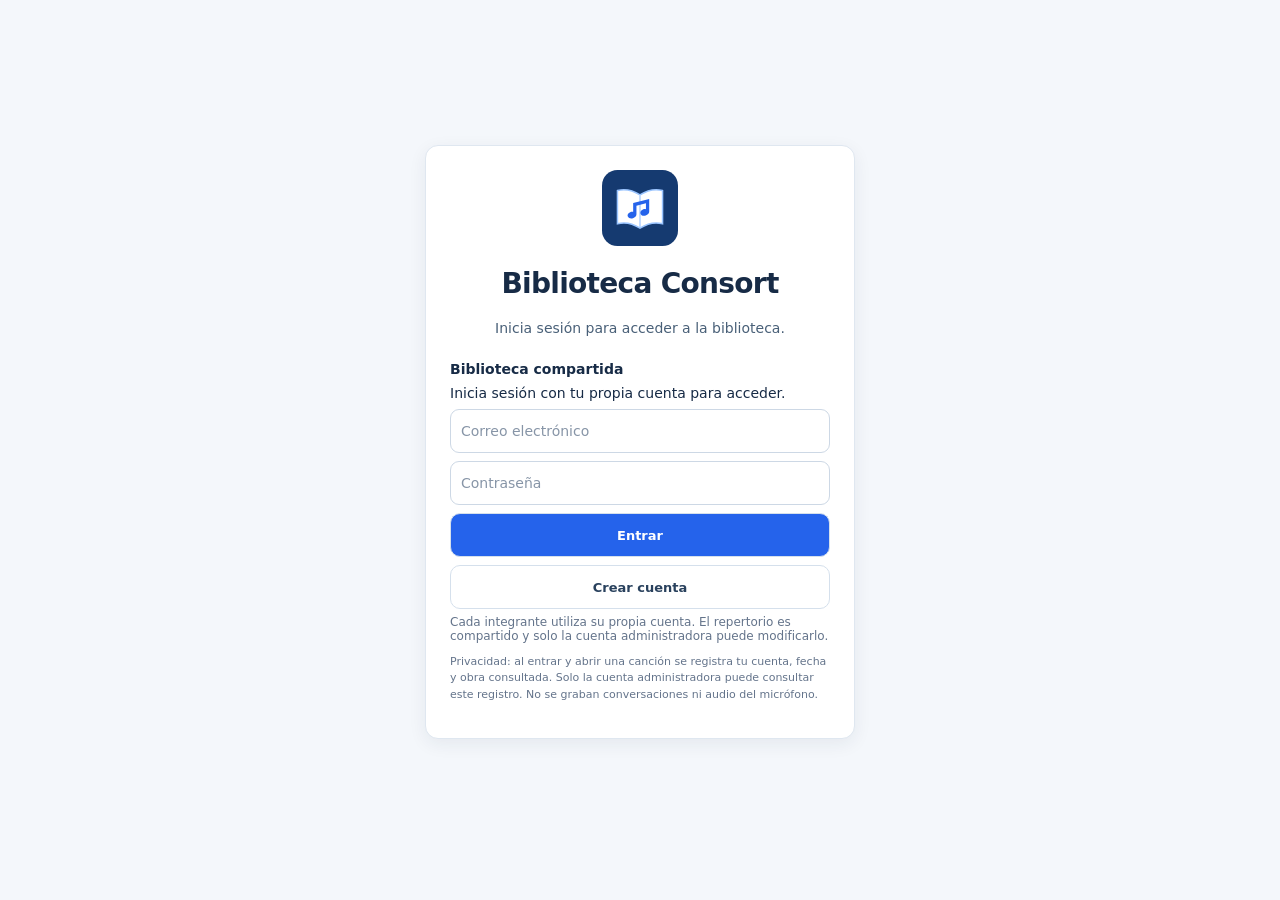
==== commit f59c5370: "Dedicated persistent sign-in screen, remove restore controls and simplify member menus" ====
--- a/index.html
+++ b/index.html
@@ -184,9 +184,9 @@
 </div><div class="items" id="items" data-view="grid"></div><p id="emptyLibrary" class="sub" style="display:none">Esta carpeta todavía está vacía. Crea una carpeta o sube un archivo.</p></section>
 <section class="page" id="calendar">
 <div class="flex" style="justify-content:space-between;align-items:center;gap:10px;flex-wrap:wrap;margin-bottom:10px">
-<div><h1 style="margin:0 0 3px">Calendario Consorte</h1><p class="sub" style="margin:0">Calendario mensual con fondo blanco, feriados y recordatorios.</p></div>
+<div><h1 style="margin:0 0 3px">Calendario</h1><p class="sub" style="margin:0">Calendario mensual con fondo blanco, feriados y recordatorios.</p></div>
 <a href="https://calendario-consorte.onrender.com/?theme=white" target="_blank" rel="noopener noreferrer" class="primary" style="display:inline-block;text-decoration:none;border-radius:9px;padding:9px 14px">Pantalla completa ↗</a></div>
-<iframe id="consorte-calendar-frame" title="Calendario Consorte con feriados y recordatorios" src="https://calendario-consorte.onrender.com/?theme=white" loading="eager" style="display:block;width:100%;height:calc(100dvh - 195px);min-height:670px;border:1px solid #dedede;border-radius:12px;background:#ffffff"></iframe>
+<iframe id="consorte-calendar-frame" title="Calendario con feriados y recordatorios" src="https://calendario-consorte.onrender.com/?theme=white" loading="eager" style="display:block;width:100%;height:calc(100dvh - 195px);min-height:670px;border:1px solid #dedede;border-radius:12px;background:#ffffff"></iframe>
 </section>
 <section class="page" id="consortstudio">
 <div id="consortStudioMount" class="consort-studio-native-content" aria-label="Consort Studio integrado"><div class="studio-header"><div class="header-inner"><div class="brand-kicker">CONSORT STUDIO</div><div class="build-version">Versión 2026.11.23-14 · Studio integrado y tablaturas corregidas</div><h1>Tu música, a tu manera.</h1><p>Importa tu partitura, ajusta cada instrumento y crea el audio que necesitas.</p></div></div><div class="studio-native-main">
@@ -372,7 +372,7 @@
 <div class="flex"><button id="removeDecorations">Eliminar imágenes añadidas</button><button class="primary" id="closeVisualEditor">Guardar y cerrar editor</button></div>
 </div></div></div></section>
 <section class="page" id="backup"><h1>Configuración</h1>
-<div class="card" id="orchestraAccountSettings"><h2>Cuenta de Biblioteca Consort</h2><p id="orchestraAccountRole" aria-live="polite">Inicia sesión para consultar el repertorio compartido.</p><div id="orchestraAccountMount"></div><p class="small">Privacidad: al entrar y abrir una canción se registra tu cuenta, fecha y obra consultada. Solo la cuenta administradora puede consultar este registro. No se graban conversaciones ni audio del micrófono.</p></div>
+<div class="card" id="orchestraAccountSettings"><div id="consortLoginIdentity"><img src="./consorte-icon.svg?v=20261127blue" alt="" width="76" height="76"><h1>Biblioteca Consort</h1><p>Inicia sesión para acceder a la biblioteca.</p></div><h2>Cuenta de Biblioteca Consort</h2><p id="orchestraAccountRole" aria-live="polite">Inicia sesión para consultar el repertorio compartido.</p><div id="orchestraAccountMount"></div><p class="small">Privacidad: al entrar y abrir una canción se registra tu cuenta, fecha y obra consultada. Solo la cuenta administradora puede consultar este registro. No se graban conversaciones ni audio del micrófono.</p></div>
 <div class="card consort-admin-only" id="orchestraActivityPanel"><h2>Actividad de usuarios</h2><p class="small">Últimos 90 días de accesos y consultas desde esta versión. No equivale a tiempo de práctica.</p><div class="flex"><button id="orchestraActivityRefresh" type="button">Actualizar actividad</button><input id="orchestraActivitySearch" placeholder="Buscar correo o canción" aria-label="Buscar actividad"></div><p id="orchestraActivityStatus" role="status"></p><div style="overflow:auto;max-height:480px"><table id="orchestraActivityTable"><thead><tr><th>Fecha</th><th>Cuenta</th><th>Acción</th><th>Canción</th></tr></thead><tbody id="orchestraActivityRows"></tbody></table></div></div>
 <details class="card consort-admin-only" id="orchestraBackupDetails"><summary style="font-weight:750;cursor:pointer">Respaldo y datos</summary><h2>Protege tu repertorio</h2><p>Los archivos se guardan en este dispositivo y se sincronizan con tu cuenta de Biblioteca Consort al iniciar sesión. Exporta un ZIP para conservar una copia independiente. No borres los datos del navegador si quedan cambios pendientes de subir.</p><button class="primary" id="export" type="button">↓ Exportar biblioteca (ZIP)</button><p id="consorte-export-status" class="small" role="status" aria-live="polite">El ZIP incluye los archivos y carpetas del repertorio; las copias de la nube se descargarán si es necesario.</p><progress id="consorte-export-progress" max="100" value="0" hidden style="width:100%;height:13px;margin:5px 0"></progress><button id="importFolder">Subir carpeta del computador</button><button id="restoreBackup">↥ Restaurar respaldo ZIP</button><button class="primary" id="importConsorteZip" type="button">Importar ZIP de partituras y audios (organizar por canción)</button><input type="file" id="consorteZipFile" class="hidden" accept=".zip,application/zip"><p id="consorteZipStatus" class="small" role="status"></p><input id="backupFile" class="hidden" type="file" accept=".zip,application/zip"><input type="file" id="folderInput" class="hidden" webkitdirectory directory multiple></details></section>
 </div></main></div><nav class="bottomnav"><button data-page="library" class="active">▦<br>Biblioteca</button><button data-page="study">♫<br>Estudio</button><button data-page="consortstudio">♫<br>Studio</button><button data-page="calendar">▣<br>Calendario</button><button data-page="backup">⚙<br>Configuración</button></nav>
@@ -871,7 +871,7 @@
    e.preventDefault();item.click();
   };
  }
- if(r.virtual){list.append(item);continue}
+ if(r.virtual||(r.type==='folder'&&!consortCanEdit())){list.append(item);continue}
  let actions=document.createElement('div');actions.className='itemactions';
  if(r.type==='file')actions.append(createButton('♫ Estudiar',async()=>{try{await openLinkedPiece(r)}catch(error){console.error('No se pudo abrir Estudio',error);nav('study');alert('No se pudo cargar el archivo: '+(error?.message||error))}},'primary'));
  if(consortCanEdit()&&r.type==='file'&&r.kind==='audio')actions.append(createButton('Editar en Studio',async()=>{
@@ -2469,7 +2469,7 @@
   if(saved.refresh_token!==session.refresh_token&&saved.expires_at>Math.floor(Date.now()/1000)+90){session=saved;return true}
   if(!session.refresh_token){status('La sesión necesita renovarse. Cierra sesión y vuelve a entrar.');return false}
   try{const v=await authFetch('token?grant_type=refresh_token',{refresh_token:session.refresh_token});if(loadSession()?.user?.id!==v.user?.id)return false;saveSession(v);return true}
-  catch(e){status('No se pudo renovar la sesión. '+((e.status===400||e.status===401)?'Si el problema continúa, cierra sesión y vuelve a entrar.':'Se reintentará al recuperar conexión.'));return false}
+  catch(e){if(e.code==='user_not_found'||e.code==='session_not_found'||e.code==='user_banned'){saveSession(null);location.reload();return false}status('No se pudo renovar la sesión. '+((e.status===400||e.status===401)?'Si el problema continúa, cierra sesión y vuelve a entrar.':'Se reintentará al recuperar conexión.'));return false}
  };
  refreshPromise=(navigator.locks?.request?navigator.locks.request('consorte-session-refresh',work):work()).finally(()=>{refreshPromise=null});
  return refreshPromise;
@@ -2932,8 +2932,9 @@
  finally{busy=false}
 }
 async function login(signup){const email=$c('cloud-email').value.trim(),password=$c('cloud-password').value;if(!email||!password){status('Escribe tu correo y contraseña.');return}
-try{status('Conectando…');const v=await authFetch(signup?'signup':'token?grant_type=password',{email,password});if(!v.access_token){status('Revisa tu correo para confirmar la cuenta, luego pulsa Entrar.');return}saveSession(v);$c('cloud-password').value='';location.reload()}catch(e){status('No se pudo iniciar sesión: '+e.message)}}
+try{status('Conectando…');const v=await authFetch(signup?'signup':'token?grant_type=password',{email,password});if(!v.access_token){status('Revisa tu correo para confirmar la cuenta, luego pulsa Entrar.');return}saveSession(v);if(!consortSavedAccount()){status('El navegador no permite guardar la sesión. Habilita el almacenamiento local.');return}$c('cloud-password').value='';location.reload()}catch(e){status('No se pudo iniciar sesión: '+e.message)}}
 $c('cloud-login').onclick=()=>login(false);
+for(const id of ['cloud-email','cloud-password'])$c(id).addEventListener('keydown',event=>{if(event.key==='Enter'){event.preventDefault();login(false)}});
 $c('cloud-signup').onclick=()=>login(true);
 
 $c('cloud-sync-now').onclick=async()=>{
@@ -3820,7 +3821,7 @@
 for(const id of ['newFolder','pickFiles','organizeSongs','undoLastLibraryAction','consort-check-duplicate-folders','selectLibraryFolders','selectAllLibraryFolders','clearSelectedLibraryFolders','folderSizeControls','moveSelectedFolders','deleteSelectedFolders','cancelFolderSelection'])move(id,true);
 if(controls)controls.style.display='none';
 const toolbar=document.querySelector('#library .library-view-toolbar');if(toolbar){content.append(toolbar);toolbar.querySelector('.view-label')?.remove()}
-const admin=consortCanEdit();if(admin){const sync=createButton('Actualizar repertorio',()=>window.consorteOrchestraSync?.());content.append(sync)}
+const sync=createButton('Actualizar repertorio',()=>window.consorteOrchestraSync?.());content.append(sync);
 document.getElementById('consortNavBack').onclick=()=>{if(consortAccessRole()==='guest')return;if(history.state?.consorteNavigation&&history.state.consorteDepth>0){history.back();return}if(state.folder){state.folder=rec(state.folder)?.parent||null;renderLibrary();nav('library')}else if(consorteCurrentPage()!=='library')nav('library')};
 document.getElementById('consortNavForward').onclick=()=>{if(consortAccessRole()!=='guest')history.forward()};
 document.addEventListener('click',event=>{if(menu.open&&!menu.contains(event.target))menu.open=false});
@@ -3875,4 +3876,19 @@
 function clean(root){if(!root)return;const visit=n=>{if(n.nodeType!==3||!n.parentElement||n.parentElement.closest('script,style,textarea,pre,code,[contenteditable=true],.itemname'))return;const old=n.nodeValue,v=old.replace(re,'');if(v!==old){if(!v.trim()&&n.parentElement.tagName==='BUTTON')n.nodeValue=n.parentElement.getAttribute('aria-label')||n.parentElement.title||'Opciones';else n.nodeValue=v}};if(root.nodeType===3)visit(root);else if(root.nodeType===1){if(root.closest('script,style,textarea,pre,code'))return;const w=document.createTreeWalker(root,NodeFilter.SHOW_TEXT);let n;while(n=w.nextNode())visit(n)}}
 clean(document.body);new MutationObserver(records=>{for(const r of records){if(r.type==='characterData')clean(r.target);else for(const n of r.addedNodes)clean(n)}}).observe(document.body,{subtree:true,childList:true,characterData:true});
 })();
-</script></body></html>+</script><style id="consort-session-screen">
+#consortLoginIdentity{display:none}
+html[data-consort-role="guest"] .top,html[data-consort-role="guest"] #backup>h1,html[data-consort-role="guest"] #orchestraAccountSettings>h2,html[data-consort-role="guest"] #orchestraAccountRole,html[data-consort-role="guest"] #launchEditorAnywhere{display:none!important}
+html[data-consort-role="guest"] .content{min-height:100dvh;display:flex;align-items:center;justify-content:center;padding:24px!important}
+html[data-consort-role="guest"] #backup{width:min(100%,430px)}
+html[data-consort-role="guest"] #consortLoginIdentity{display:block;text-align:center;margin-bottom:22px}
+html[data-consort-role="guest"] #consortLoginIdentity h1{margin:10px 0 5px;font-size:28px}
+html[data-consort-role="guest"] #consortLoginIdentity p{font-size:14px;color:#496078}
+html[data-consort-role="guest"] #orchestraAccountSettings{padding:24px!important}
+html[data-consort-role="guest"] #consorte-cloud-panel{background:transparent!important;border:0!important;padding:0!important;box-shadow:none!important}
+html[data-consort-role="guest"] #consorte-cloud-panel .cloud-line{display:grid;grid-template-columns:1fr;gap:8px}
+html[data-consort-role="guest"] #consorte-cloud-panel .cloud-line input,html[data-consort-role="guest"] #consorte-cloud-panel .cloud-line button{width:100%!important;min-height:44px}
+html[data-consort-role="guest"] #cloud-login{background:#2563eb!important;color:white!important}
+html[data-consort-role="guest"] #orchestraAccountSettings>.small,html[data-consort-role="guest"] .cloud-note{font-size:11px}
+#consortRestoreControls{display:none!important}
+</style></body></html>
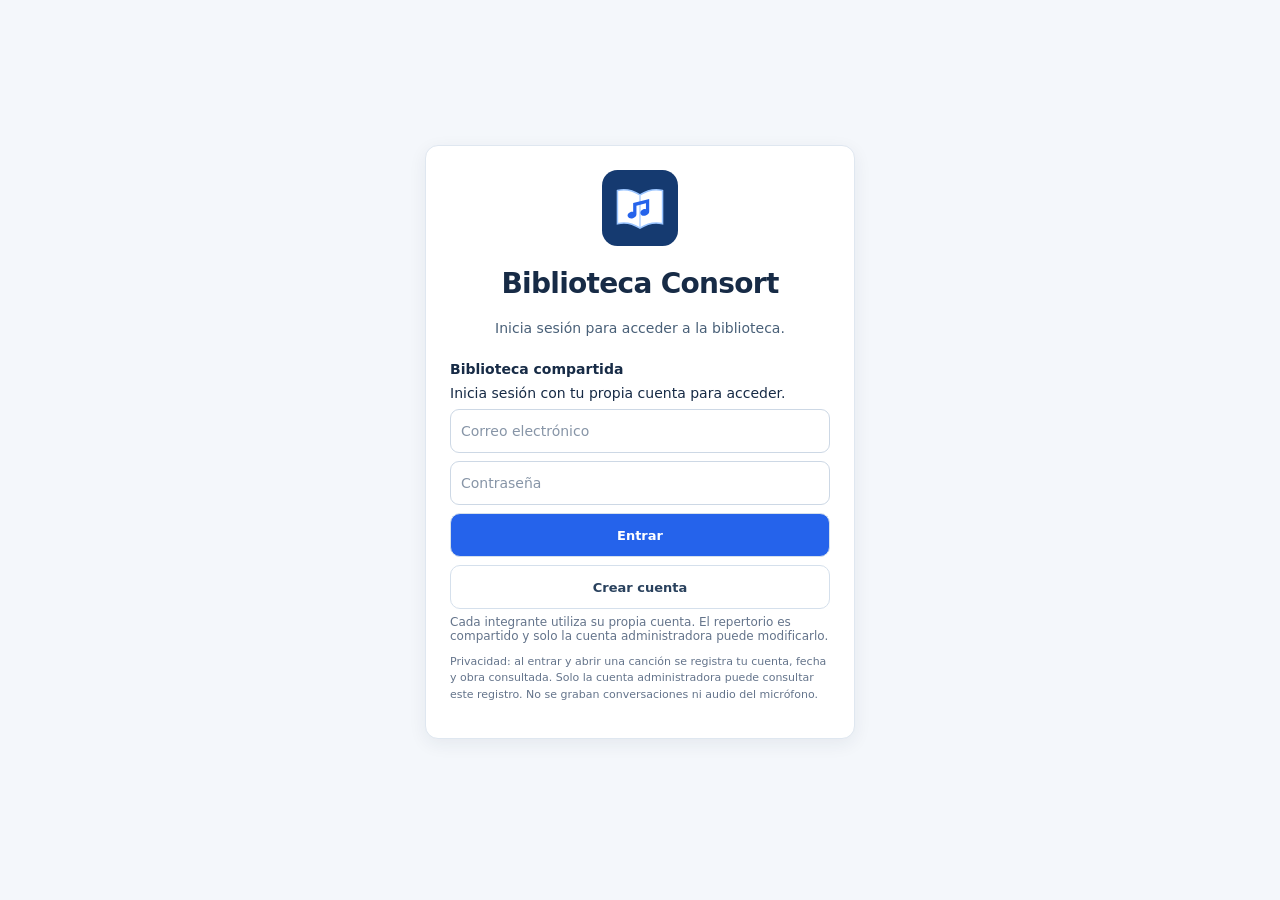
==== commit 95840101: "Remove standalone Study navigation while preserving linked score and audio viewer" ====
--- a/index.html
+++ b/index.html
@@ -173,7 +173,7 @@
 function consortAccessRole(){const a=consortSavedAccount();return !a?'guest':a.user.id===CONSORT_ADMIN_ID?'admin':'member'}
 function consortCanEdit(){return consortAccessRole()==='admin'}
 document.documentElement.dataset.consortRole=consortAccessRole();
-</script></head><body><div class="app"><aside class="sidebar"><div class="logos"><img id="logA"><img id="logB"></div><button class="nav active" data-page="library">▦ Biblioteca</button><button class="nav" data-page="study">♫ Partitura + audio</button><button class="nav" data-page="consortstudio">♫ Consort Studio</button><button class="nav" data-page="calendar">▣ Calendario</button><button class="nav" data-page="backup">⚙ Configuración</button><div class="sidefoot">Biblioteca Consort</div></aside><main class="main"><header class="top"><div class="consort-header-navigation" role="navigation" aria-label="Navegación"><button id="consortNavBack" type="button" title="Carpeta anterior" aria-label="Atrás">←</button><button id="consortNavForward" type="button" title="Adelante" aria-label="Adelante">→</button></div><strong>Biblioteca Consort</strong><img id="headerLogo" alt="Biblioteca Consort"></header><div class="content">
+</script></head><body><div class="app"><aside class="sidebar"><div class="logos"><img id="logA"><img id="logB"></div><button class="nav active" data-page="library">▦ Biblioteca</button><button class="nav" data-page="consortstudio">♫ Consort Studio</button><button class="nav" data-page="calendar">▣ Calendario</button><button class="nav" data-page="backup">⚙ Configuración</button><div class="sidefoot">Biblioteca Consort</div></aside><main class="main"><header class="top"><div class="consort-header-navigation" role="navigation" aria-label="Navegación"><button id="consortNavBack" type="button" title="Carpeta anterior" aria-label="Atrás">←</button><button id="consortNavForward" type="button" title="Adelante" aria-label="Adelante">→</button></div><strong>Biblioteca Consort</strong><img id="headerLogo" alt="Biblioteca Consort"></header><div class="content">
 <section class="page active" id="library"><h1>Tu biblioteca musical</h1><p id="orchestraSyncNotice" role="status" aria-live="polite">Conectando con el repertorio compartido…</p><div style="display:flex;gap:10px;align-items:center;flex-wrap:wrap;margin:12px 0 16px"><button id="printLibraryScore" type="button" style="background:#fff;color:#202020;border:2px solid #333;font-size:16px;font-weight:800;padding:13px 20px;box-shadow:0 2px 8px #0002">🖨 IMPRIMIR PARTITURA</button><span class="small">Selecciona cualquier partitura PDF o imagen para imprimirla completa.</span></div><p class="sub">Organiza canciones, carpetas, partituras y audios. Toca un archivo para abrirlo.</p><div class="card"><div class="flex" id="consortSearchRow"><input class="fill" id="search" placeholder="Buscar canción o carpeta…" aria-label="Buscar canciones o carpetas"><details id="consortLibraryMenu"><summary aria-label="Opciones de biblioteca" title="Más opciones">⋯</summary><div id="consortLibraryMenuContent"></div></details><select id="instrumentFilter" aria-label="Filtrar guitarra"><option value="">Todas las guitarras</option><option>Soprano</option><option>Alto</option><option>Tenor</option><option>Bajo</option><option>Contrabajo</option><option>General</option></select><select id="typeFilter"><option value="">Todos los archivos</option><option value="audio">Audios</option><option value="score">Partituras</option></select><select id="songFilter" aria-label="Filtrar por canción"><option value="">Todas las canciones</option></select><select id="categoryFilter" aria-label="Filtrar por categoría"><option value="">Todas las categorías</option></select><label class="small" style="display:flex;align-items:center;gap:5px"><input type="checkbox" id="groupBySong"> Agrupar por canción</label></div><div id="folderLocation" role="status" style="font-weight:700;margin:8px 0"></div><div id="consort-folder-duplicate-report" hidden style="margin:8px 0;padding:12px;background:#f7f1ff;border:1px solid #bca4d9;border-radius:12px"></div><div id="consort-cloud-folder-info" style="margin:10px 0;padding:12px 14px;border:1px solid #b9a2db;background:#f7f3ff;color:#3b2862;border-radius:12px;font-size:14px"><strong>Carpetas de la nube</strong> · Se recuperan al iniciar sesión. <button type="button" id="consort-cloud-recovery-shortcut" style="margin-left:8px;background:#6745a1;color:white">Verificar y recuperar carpetas</button><span id="consort-cloud-folder-info-status" style="display:block;font-size:12px;margin-top:5px"></span></div><div class="flex" id="folderNavigation" hidden style="gap:10px;margin:12px 0;flex-wrap:wrap"><button class="primary" id="backToLibraryHome" type="button" style="background:#8b522e;color:white;font-weight:750;font-size:15px;padding:12px 18px">← Volver al inicio</button><button id="backToParentFolder" type="button" style="font-size:14px;padding:11px 16px">↑ Carpeta anterior</button></div><div class="tree" id="breadcrumbs"></div><div class="flex"><button id="undoLastLibraryAction" disabled type="button">↶ Deshacer última acción</button><button id="consort-check-duplicate-folders" type="button">Revisar carpetas duplicadas</button><button id="selectLibraryFolders" type="button">☑ Seleccionar archivos y carpetas</button><button id="selectAllLibraryFolders" type="button" hidden>☑ Seleccionar todos los visibles</button><button id="clearSelectedLibraryFolders" type="button" hidden>Deseleccionar todas</button><label id="folderSizeControls" hidden style="display:flex;align-items:center;gap:7px;flex-wrap:wrap;font-weight:700">Tamaño de carpetas <select id="folderSizeChoice" aria-label="Tamaño de carpetas"><option value="small">Pequeño</option><option value="normal" selected>Normal</option><option value="large">Grande</option><option value="extra">Muy grande</option></select><button id="sizeSelectedFolders" type="button">Aplicar a seleccionadas</button><button id="sizeAllFolders" type="button">Aplicar a todas</button></label><button id="moveSelectedFolders" type="button" class="primary" hidden>Mover seleccionados (0)</button><button id="deleteSelectedFolders" type="button" class="danger" hidden>Eliminar seleccionados (0)</button><button id="cancelFolderSelection" type="button" hidden>Cancelar selección</button><button class="primary" id="newFolder">＋ Nueva carpeta</button><button class="primary" id="organizeSongs" type="button" style="background:#8b522e;color:#fff;font-weight:750">↪ Organizar canciones en carpetas</button><button id="pickFiles">↑ Elegir archivos</button><span class="small">PDF, imágenes, MP3, WAV, MusicXML</span></div><div class="drop" id="drop"> Arrastra archivos aquí o toca para seleccionarlos</div><input class="hidden" type="file" multiple id="fileInput" accept=".pdf,.mp3,.wav,.ogg,.m4a,.aac,.musicxml,.xml,.png,.jpg,.jpeg,.webp,audio/*,image/*,application/pdf"><p id="uploadStatus" class="status" role="status"></p></div><div class="library-view-toolbar" aria-label="Forma de mostrar los archivos">
  <span class="view-label">Ver archivos como:</span>
  <div class="view-switch" role="group" aria-label="Vista de biblioteca">
@@ -337,7 +337,7 @@
 <h1>Convertir partitura a tablatura</h1>
 <p class="sub">Elige un MusicXML guardado en tu biblioteca, incluso dentro de carpetas o subcarpetas, sin salir de Biblioteca Consorte.</p>
 <iframe id="consorte-tablature-frame" src="./tablaturas.html?embedded=1" title="Conversor de tablaturas de Biblioteca Consorte" loading="eager" style="width:100%;height:calc(100dvh - 190px);min-height:760px;border:0;border-radius:16px;background:#f1e6d6"></iframe>
-</section><section class="page" id="study"><h1>Partitura + audio</h1><h2 id="studyPieceName" aria-live="polite" style="margin:6px 0"></h2><p class="sub">Escucha mientras lees, abre la tablatura asociada y utiliza el metrónomo sin salir de Estudio.</p><div class="view"><div class="card scorepane"><div class="flex consort-score-heading" style="justify-content:space-between"><h2>Partitura</h2><span id="scoreName" class="small">Sin seleccionar</span></div><div id="consortCompactAudioMount"></div><div id="consort-score-fullscreen-area"><div class="flex" style="margin-bottom:12px"><button id="chooseScore"> Seleccionar partitura</button><button id="printScore" type="button" title="Imprimir el PDF completo o la imagen de esta partitura">🖨 Imprimir partitura</button><button id="scorePrev">◀ Página</button><span id="pageLabel" class="time">0 / 0</span><button id="scoreNext">Página ▶</button><button id="scoreFullscreen" type="button" aria-label="Pantalla completa de partitura">⛶ Pantalla completa</button></div><div id="scoreview" class="scoreview"><p class="empty">Selecciona una partitura PDF o imagen.</p></div></div><div class="notice" id="pdfNotice" hidden>Si el PDF no aparece, usa Chrome actualizado y conexión a internet para cargar el visor. </div>
+</section><section class="page" id="study"><h1>Partitura + audio</h1><h2 id="studyPieceName" aria-live="polite" style="margin:6px 0"></h2><p class="sub">Consulta la partitura, la tablatura y el audio de la canción.</p><div class="view"><div class="card scorepane"><div class="flex consort-score-heading" style="justify-content:space-between"><h2>Partitura</h2><span id="scoreName" class="small">Sin seleccionar</span></div><div id="consortCompactAudioMount"></div><div id="consort-score-fullscreen-area"><div class="flex" style="margin-bottom:12px"><button id="chooseScore"> Seleccionar partitura</button><button id="printScore" type="button" title="Imprimir el PDF completo o la imagen de esta partitura">🖨 Imprimir partitura</button><button id="scorePrev">◀ Página</button><span id="pageLabel" class="time">0 / 0</span><button id="scoreNext">Página ▶</button><button id="scoreFullscreen" type="button" aria-label="Pantalla completa de partitura">⛶ Pantalla completa</button></div><div id="scoreview" class="scoreview"><p class="empty">Selecciona una partitura PDF o imagen.</p></div></div><div class="notice" id="pdfNotice" hidden>Si el PDF no aparece, usa Chrome actualizado y conexión a internet para cargar el visor. </div>
 <button id="openPDF" type="button" hidden style="display:none!important">Abrir partitura aparte</button><div class="tab-actions"><button class="primary" id="showTab"> Tablatura</button><span class="small" id="tabName">Sin tablatura asociada</span></div>
 <div id="tabView" class="tabview" hidden><div class="flex" style="margin-bottom:12px"><strong>Tablatura de esta pieza</strong><button id="tabBack" type="button">Volver a partitura</button><button id="tabPrev" type="button">◀ Página</button><span id="tabPageLabel" class="time">0 / 0</span><button id="tabNext" type="button">Página ▶</button><button id="tabFullscreen" type="button" aria-label="Pantalla completa de tablatura">⛶ Pantalla completa</button><button id="tabOpen" type="button">Abrir en otra pestaña ↗</button></div><div id="tabDisplay" class="scoreview" aria-label="Visor de tablatura"></div></div></div><div class="tools"><div class="card"><h2>Metrónomo</h2><div class="flex"><label>BPM <input id="bpm" type="number" min="30" max="260" value="100" style="width:90px"></label><label>Compás <select id="beats"><option value="2">2/4</option><option value="3">3/4</option><option value="4" selected>4/4</option><option value="6">6/8</option></select></label><span id="meterLamp"></span><button id="metronome" class="primary">▶ Iniciar</button></div><p class="small">El primer pulso lleva un acento.</p></div><div class="card stickyAudio"><h2>Audio</h2><div class="flex"><button id="chooseAudio"> Seleccionar audio</button><span id="audioName" class="small">Sin seleccionar</span></div><audio id="player" controls preload="metadata"></audio><div class="flex"><label for="speed">Velocidad</label><input class="fill" id="speed" type="range" min="50" max="150" value="100" step="5"><span id="speedText">100%</span></div><div class="small">El tono puede cambiar según el navegador y el formato del audio.</div></div><div class="card"><h2>Seguimiento por página</h2><p class="small">Pulsa «Marcar esta página» mientras suena el audio. La próxima vez la página cambiará automáticamente al llegar a ese segundo.</p><div class="flex"><button class="primary" id="addMark"> Marcar esta página</button><button id="clearMarks">Borrar marcas</button></div><div id="marks" class="notes"></div><p class="small">No es detección automática de notas; es sincronización manual por páginas.</p></div><div class="card"><h2>Archivos de la biblioteca</h2><p class="small">Puedes elegir archivos que ya subiste o seleccionar otros directamente del dispositivo.</p><input id="directScore" type="file" accept=".pdf,image/*" style="width:100%;margin-bottom:8px"><input id="directAudio" type="file" accept="audio/*,.mp3,.wav,.m4a,.ogg" style="width:100%"></div></div></div></section>
 <section class="page" id="generalplayer">
@@ -375,11 +375,11 @@
 <div class="card" id="orchestraAccountSettings"><div id="consortLoginIdentity"><img src="./consorte-icon.svg?v=20261127blue" alt="" width="76" height="76"><h1>Biblioteca Consort</h1><p>Inicia sesión para acceder a la biblioteca.</p></div><h2>Cuenta de Biblioteca Consort</h2><p id="orchestraAccountRole" aria-live="polite">Inicia sesión para consultar el repertorio compartido.</p><div id="orchestraAccountMount"></div><p class="small">Privacidad: al entrar y abrir una canción se registra tu cuenta, fecha y obra consultada. Solo la cuenta administradora puede consultar este registro. No se graban conversaciones ni audio del micrófono.</p></div>
 <div class="card consort-admin-only" id="orchestraActivityPanel"><h2>Actividad de usuarios</h2><p class="small">Últimos 90 días de accesos y consultas desde esta versión. No equivale a tiempo de práctica.</p><div class="flex"><button id="orchestraActivityRefresh" type="button">Actualizar actividad</button><input id="orchestraActivitySearch" placeholder="Buscar correo o canción" aria-label="Buscar actividad"></div><p id="orchestraActivityStatus" role="status"></p><div style="overflow:auto;max-height:480px"><table id="orchestraActivityTable"><thead><tr><th>Fecha</th><th>Cuenta</th><th>Acción</th><th>Canción</th></tr></thead><tbody id="orchestraActivityRows"></tbody></table></div></div>
 <details class="card consort-admin-only" id="orchestraBackupDetails"><summary style="font-weight:750;cursor:pointer">Respaldo y datos</summary><h2>Protege tu repertorio</h2><p>Los archivos se guardan en este dispositivo y se sincronizan con tu cuenta de Biblioteca Consort al iniciar sesión. Exporta un ZIP para conservar una copia independiente. No borres los datos del navegador si quedan cambios pendientes de subir.</p><button class="primary" id="export" type="button">↓ Exportar biblioteca (ZIP)</button><p id="consorte-export-status" class="small" role="status" aria-live="polite">El ZIP incluye los archivos y carpetas del repertorio; las copias de la nube se descargarán si es necesario.</p><progress id="consorte-export-progress" max="100" value="0" hidden style="width:100%;height:13px;margin:5px 0"></progress><button id="importFolder">Subir carpeta del computador</button><button id="restoreBackup">↥ Restaurar respaldo ZIP</button><button class="primary" id="importConsorteZip" type="button">Importar ZIP de partituras y audios (organizar por canción)</button><input type="file" id="consorteZipFile" class="hidden" accept=".zip,application/zip"><p id="consorteZipStatus" class="small" role="status"></p><input id="backupFile" class="hidden" type="file" accept=".zip,application/zip"><input type="file" id="folderInput" class="hidden" webkitdirectory directory multiple></details></section>
-</div></main></div><nav class="bottomnav"><button data-page="library" class="active">▦<br>Biblioteca</button><button data-page="study">♫<br>Estudio</button><button data-page="consortstudio">♫<br>Studio</button><button data-page="calendar">▣<br>Calendario</button><button data-page="backup">⚙<br>Configuración</button></nav>
+</div></main></div><nav class="bottomnav"><button data-page="library" class="active">▦<br>Biblioteca</button><button data-page="consortstudio">♫<br>Studio</button><button data-page="calendar">▣<br>Calendario</button><button data-page="backup">⚙<br>Configuración</button></nav>
 <div id="consorteEditDock" aria-label="Editor de diseño global">
 <div class="dockNav" role="navigation" aria-label="Cambiar sección mientras editas">
 <button type="button" data-dock-page="library">▦ Biblioteca</button>
-<button type="button" data-dock-page="study">♫ Partitura + audio</button>
+
 <button type="button" data-dock-page="consortstudio">♫ Consort Studio</button>
 <button type="button" data-dock-page="calendar">▣ Calendario</button><button type="button" data-dock-page="backup">⚙ Configuración</button>
 <label style="display:flex;align-items:center;gap:9px;padding:8px 12px;color:#fff;font-size:13px;white-space:nowrap">Color de carpetas <input id="dockFolderColor" type="color" value="#7e3fb5" style="width:42px;height:34px;border:1px solid #fff8;border-radius:8px;padding:2px;background:#fff"></label><button type="button" id="dockExit">✓ Guardar y cerrar</button>
@@ -873,7 +873,7 @@
  }
  if(r.virtual||(r.type==='folder'&&!consortCanEdit())){list.append(item);continue}
  let actions=document.createElement('div');actions.className='itemactions';
- if(r.type==='file')actions.append(createButton('♫ Estudiar',async()=>{try{await openLinkedPiece(r)}catch(error){console.error('No se pudo abrir Estudio',error);nav('study');alert('No se pudo cargar el archivo: '+(error?.message||error))}},'primary'));
+ if(r.type==='file')actions.append(createButton('Abrir partitura y audio',async()=>{try{await openLinkedPiece(r)}catch(error){console.error('No se pudo abrir Estudio',error);nav('study');alert('No se pudo cargar el archivo: '+(error?.message||error))}},'primary'));
  if(consortCanEdit()&&r.type==='file'&&r.kind==='audio')actions.append(createButton('Editar en Studio',async()=>{
   try{
    const selected=await window.consorteEnsureCloudFile?.(r)||r;
@@ -3266,7 +3266,7 @@
  for(const id of linked){
  const rec=(window.consorteFindRecord&&window.consorteFindRecord(id))||null;
  const box=document.createElement('span');box.className='note-song-link';
- const open=document.createElement('button');open.type='button';open.textContent=rec?.name||'Archivo no disponible';open.title='Abrir en Estudio';open.onclick=()=>{dlg.close();if(rec&&window.consorteStudyRecord)window.consorteStudyRecord(rec)};
+ const open=document.createElement('button');open.type='button';open.textContent=rec?.name||'Archivo no disponible';open.title='Abrir partitura y audio';open.onclick=()=>{dlg.close();if(rec&&window.consorteStudyRecord)window.consorteStudyRecord(rec)};
  const remove=document.createElement('button');remove.type='button';remove.textContent='×';remove.title='Quitar vínculo';remove.onclick=()=>{linked=linked.filter(x=>x!==id);showLinks()};
  box.append(open,remove);root.append(box);
  }
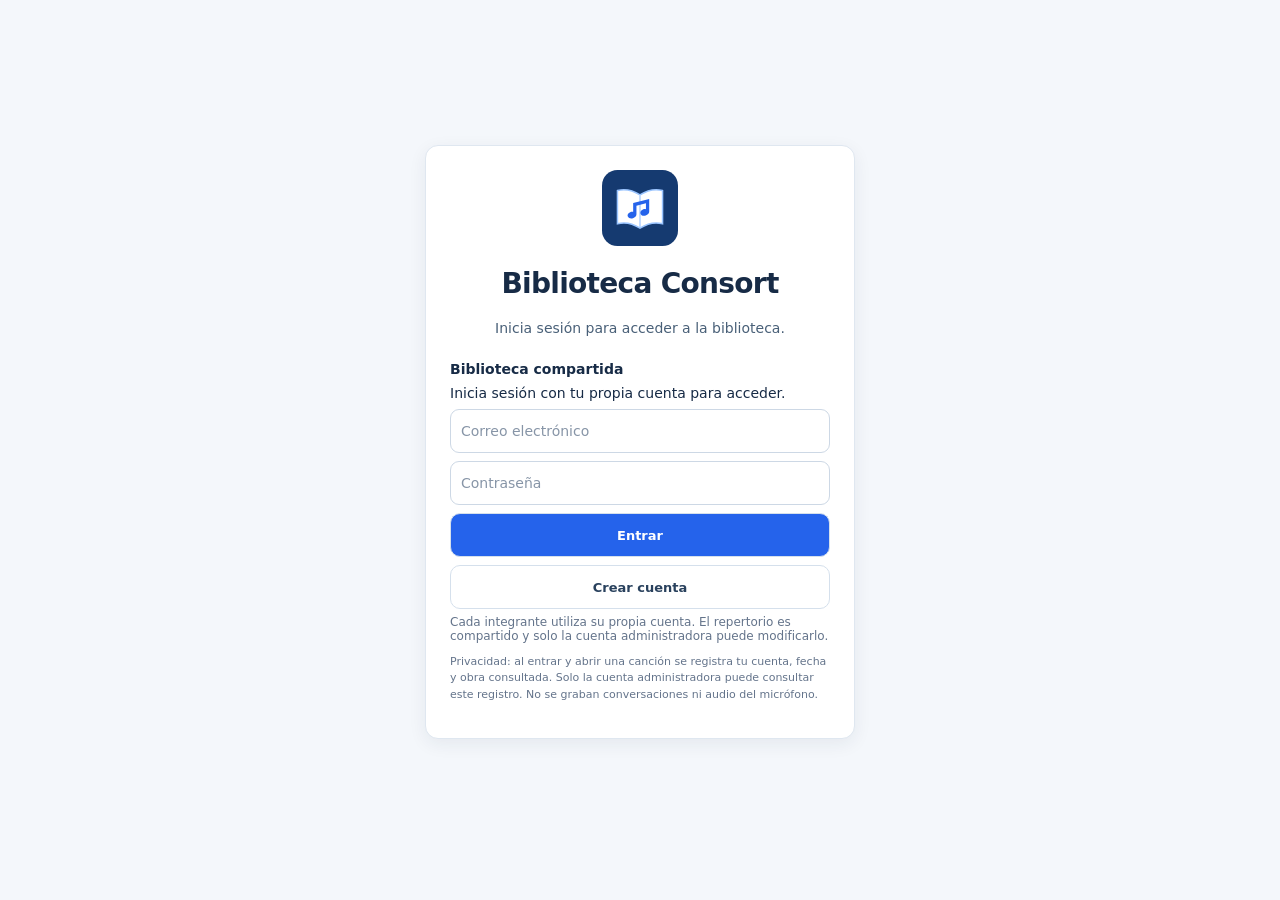
==== commit dc3f6273: "Prevent logo refresh from overwriting musical library icons" ====
--- a/index.html
+++ b/index.html
@@ -856,7 +856,7 @@
   const checkbox=document.createElement('input');checkbox.type='checkbox';checkbox.checked=selectedFolderIds.has(r.id);
   checkbox.onchange=()=>{if(checkbox.checked)selectedFolderIds.add(r.id);else selectedFolderIds.delete(r.id);updateFolderSelectButtons()};
   picker.append(checkbox,document.createTextNode(r.type==='folder'?'Seleccionar carpeta':'Seleccionar archivo'));item.append(picker);
- }let top=document.createElement('div');top.className='itemtop';let art=document.createElement('img');art.className='art';art.alt='';if(r.cover)art.dataset.custom='1';art.src=iconFor(r)||'./consorte-icon.svg?v=20261127blue';if(r.type==='folder'&&!r.cover){let symbol=document.createElement('img');symbol.className='art consorte-music-folder-icon';symbol.src='./consorte-folder-music.svg?v=20261127song';symbol.alt='Canción';top.append(symbol)}else top.append(art);let text=document.createElement('div');text.style.minWidth='0';let n=document.createElement('div');n.className='itemname';n.textContent=r.name;let sub=document.createElement('div');sub.className='small';sub.textContent=r.virtual?orphaned.length+' elementos recuperables; no se ha modificado su ubicación':r.type==='folder'?(()=>{const total=countFolderFiles(r.id);return total+' '+(total===1?'archivo':'archivos')+' (incluye subcarpetas)'})():[(r.song?' '+r.song:''),r.instrument||'',r.category||'',r.kind].filter(Boolean).join(' · '); text.append(n,sub);top.append(text);top.onclick=e=>{if(r.type==='folder')return;if(e.target.closest('button,input,label,select,summary,details'))return;
+ }let top=document.createElement('div');top.className='itemtop';let art=document.createElement('img');art.className='art';art.alt='';art.src='data:image/svg+xml,'+encodeURIComponent('<svg xmlns="http://www.w3.org/2000/svg" viewBox="0 0 64 64"><g fill="#3548c9">'+(r.type==='folder'?'<path d="M19 13L53 6V45H47V20L25 25V52H19Z"/><ellipse cx="14" cy="52" rx="11" ry="8" transform="rotate(-18 14 52)"/><ellipse cx="42" cy="45" rx="11" ry="8" transform="rotate(-18 42 45)"/>':'<path d="M27 7H34C34 22 57 20 54 39C51 27 40 27 34 22V49H27Z"/><ellipse cx="22" cy="49" rx="13" ry="9" transform="rotate(-18 22 49)"/>')+'</g></svg>');art.classList.add('consort-note-icon');top.append(art);let text=document.createElement('div');text.style.minWidth='0';let n=document.createElement('div');n.className='itemname';n.textContent=r.name;let sub=document.createElement('div');sub.className='small';sub.textContent=r.virtual?orphaned.length+' elementos recuperables; no se ha modificado su ubicación':r.type==='folder'?(()=>{const total=countFolderFiles(r.id);return total+' '+(total===1?'archivo':'archivos')+' (incluye subcarpetas)'})():[(r.song?' '+r.song:''),r.instrument||'',r.category||'',r.kind].filter(Boolean).join(' · '); text.append(n,sub);top.append(text);top.onclick=e=>{if(r.type==='folder')return;if(e.target.closest('button,input,label,select,summary,details'))return;
  if(folderSelectMode){if(selectedFolderIds.has(r.id))selectedFolderIds.delete(r.id);else selectedFolderIds.add(r.id);updateFolderSelectButtons();renderLibrary();return}
  openRecord(r)};item.append(top);
  if(r.type==='folder'){
@@ -1483,7 +1483,7 @@
 let audioContext=null,meterTimer=null,meterCount=0;
 function tick(){if(!audioContext)return;let beats=Math.max(2,Number($('beats').value)),first=meterCount%beats===0;meterCount++;let osc=audioContext.createOscillator(),gain=audioContext.createGain();osc.type='sine';osc.frequency.value=first?1100:760;gain.gain.setValueAtTime(.14,audioContext.currentTime);gain.gain.exponentialRampToValueAtTime(.001,audioContext.currentTime+.065);osc.connect(gain).connect(audioContext.destination);osc.start();osc.stop(audioContext.currentTime+.07);$('meterLamp').classList.toggle('on',first)}
 $('metronome').onclick=async()=>{if(meterTimer){clearInterval(meterTimer);meterTimer=null;$('metronome').textContent='▶ Iniciar';$('meterLamp').classList.remove('on');return}let bpm=Math.min(260,Math.max(30,Number($('bpm').value)||100));$('bpm').value=bpm;audioContext=audioContext||new(window.AudioContext||window.webkitAudioContext)();await audioContext.resume();meterCount=0;tick();meterTimer=setInterval(tick,60000/bpm);$('metronome').textContent='■ Detener'};
-function setLogo(s){const neutral='./consorte-icon.svg?v=20261127blue';$('logA').src=neutral;$('logB').src=neutral;$('headerLogo').src=neutral;document.querySelectorAll('.art:not(.consorte-music-folder-icon)').forEach(e=>{if(!e.dataset.custom)e.src=neutral})}function applyDesign(){const set=JSON.parse(localStorage.getItem('consorte_theme')||'{}');for(const [k,v] of Object.entries(set))document.documentElement.style.setProperty('--'+k,v);$('bgColor').value=set.bg||'#f1e6d6';$('darkColor').value=set.dark||'#32221e';$('accentColor').value=set.accent||'#b86b46';setLogo(localStorage.getItem('consorte_logo')||ORIGINAL_B)}[['bgColor','bg'],['darkColor','dark'],['accentColor','accent']].forEach(([id,key])=>{$(id).oninput=()=>{const d=JSON.parse(localStorage.getItem('consorte_theme')||'{}');d[key]=$(id).value;localStorage.setItem('consorte_theme',JSON.stringify(d));applyDesign()}});$('resetTheme').onclick=()=>{localStorage.removeItem('consorte_theme');['bg','dark','accent'].forEach(k=>document.documentElement.style.removeProperty('--'+k));applyDesign()};$('replaceLogo').onchange=async e=>{let f=e.target.files[0];if(!f)return;if(f.size>700000)return alert('El logo debe pesar menos de 700 KB.');localStorage.setItem('consorte_logo',await fileAsData(f));applyDesign();renderLibrary()};$('resetLogo').onclick=()=>{localStorage.removeItem('consorte_logo');applyDesign();renderLibrary()};
+function setLogo(s){const neutral='./consorte-icon.svg?v=20261127blue';$('logA').src=neutral;$('logB').src=neutral;$('headerLogo').src=neutral;document.querySelectorAll('.art:not(.consorte-music-folder-icon):not(.consort-note-icon)').forEach(e=>{if(!e.dataset.custom)e.src=neutral})}function applyDesign(){const set=JSON.parse(localStorage.getItem('consorte_theme')||'{}');for(const [k,v] of Object.entries(set))document.documentElement.style.setProperty('--'+k,v);$('bgColor').value=set.bg||'#f1e6d6';$('darkColor').value=set.dark||'#32221e';$('accentColor').value=set.accent||'#b86b46';setLogo(localStorage.getItem('consorte_logo')||ORIGINAL_B)}[['bgColor','bg'],['darkColor','dark'],['accentColor','accent']].forEach(([id,key])=>{$(id).oninput=()=>{const d=JSON.parse(localStorage.getItem('consorte_theme')||'{}');d[key]=$(id).value;localStorage.setItem('consorte_theme',JSON.stringify(d));applyDesign()}});$('resetTheme').onclick=()=>{localStorage.removeItem('consorte_theme');['bg','dark','accent'].forEach(k=>document.documentElement.style.removeProperty('--'+k));applyDesign()};$('replaceLogo').onchange=async e=>{let f=e.target.files[0];if(!f)return;if(f.size>700000)return alert('El logo debe pesar menos de 700 KB.');localStorage.setItem('consorte_logo',await fileAsData(f));applyDesign();renderLibrary()};$('resetLogo').onclick=()=>{localStorage.removeItem('consorte_logo');applyDesign();renderLibrary()};
 
 // Editor visual local y persistente
 const designKey='consorte_visual_design_v2';let editorActive=false;
